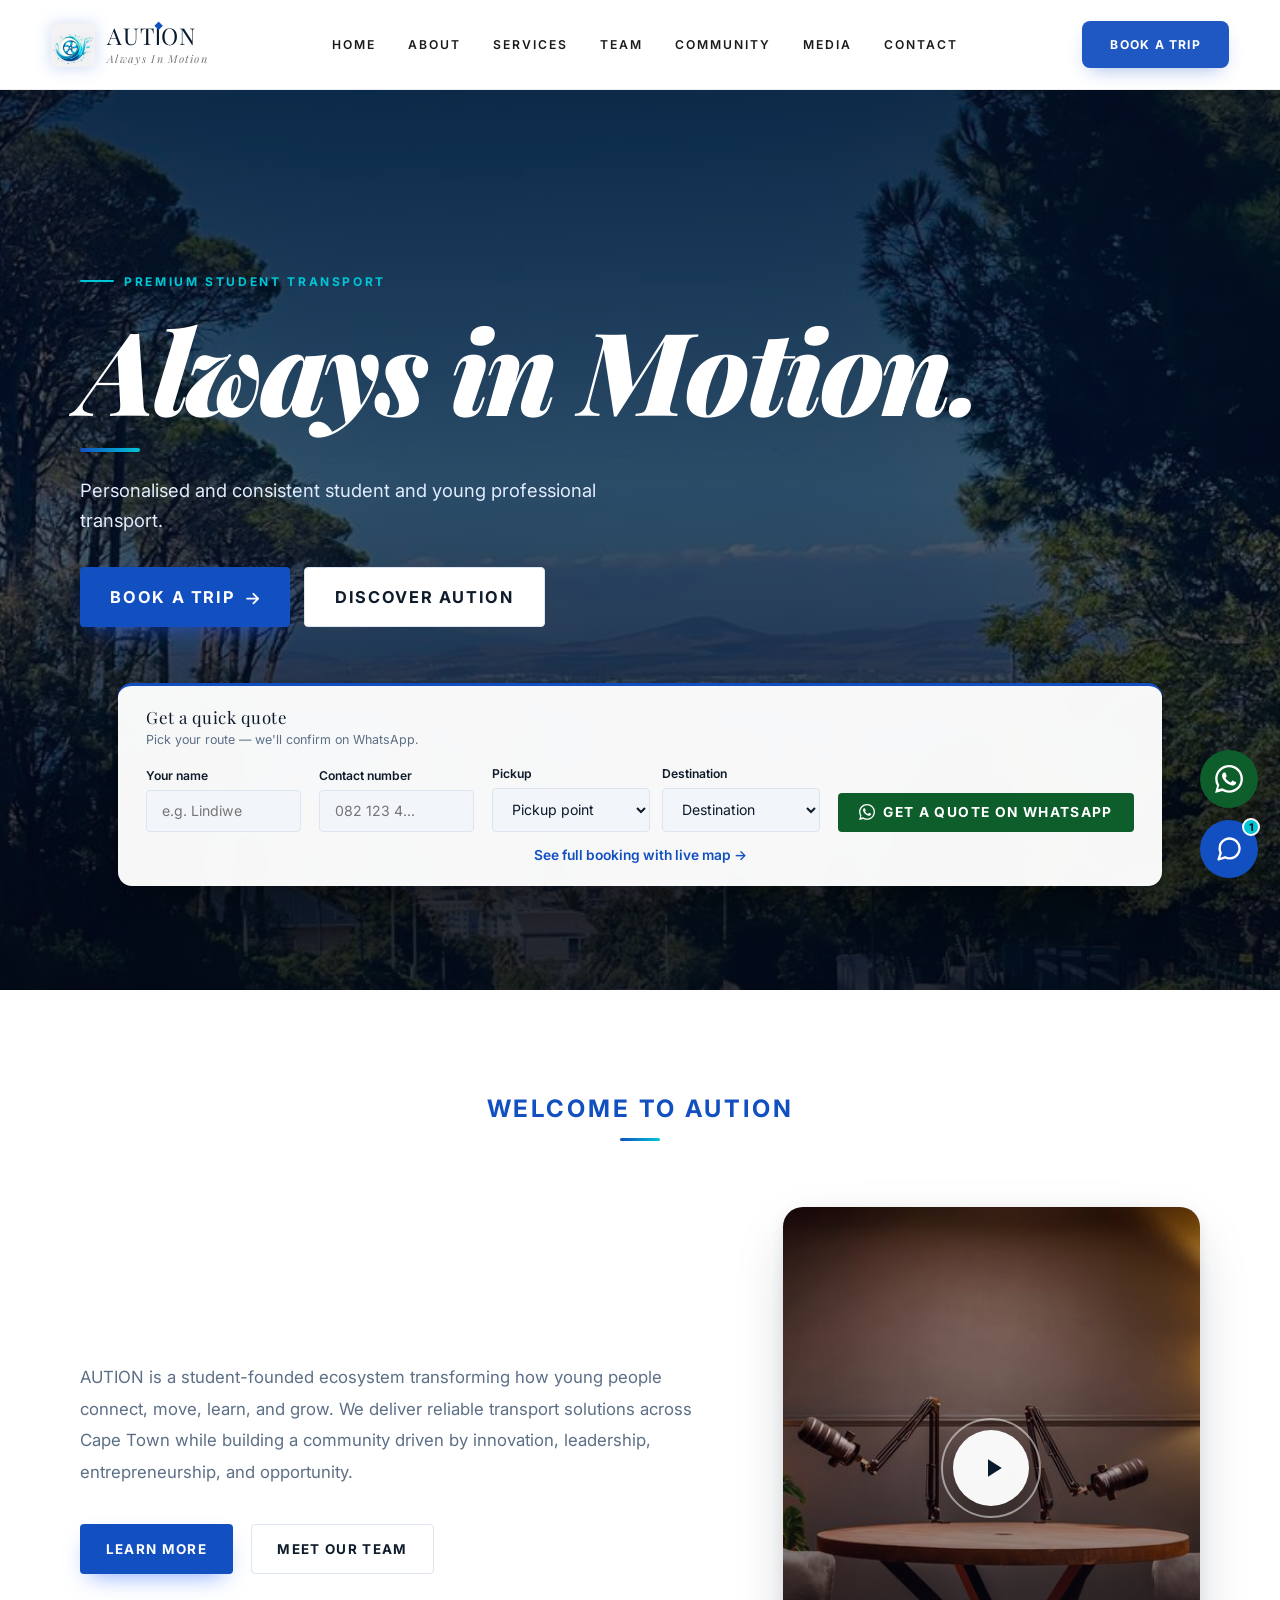
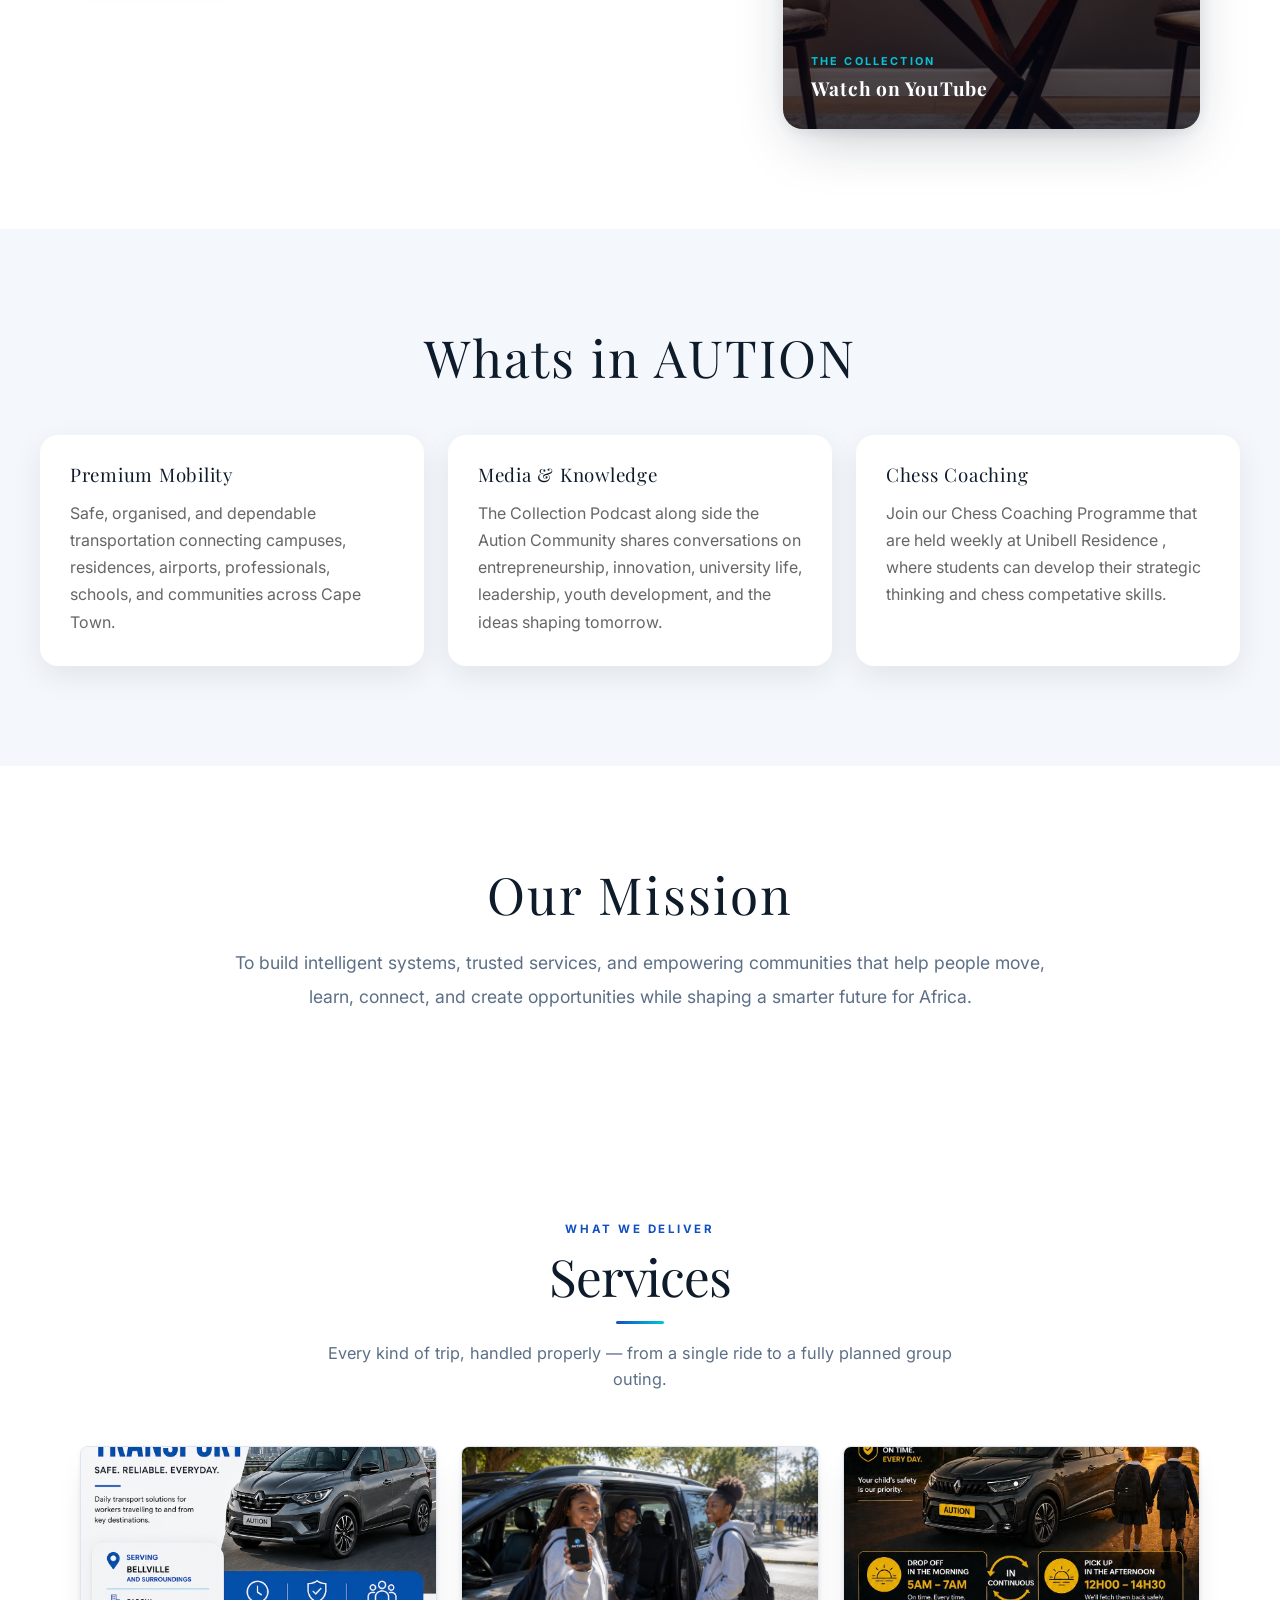
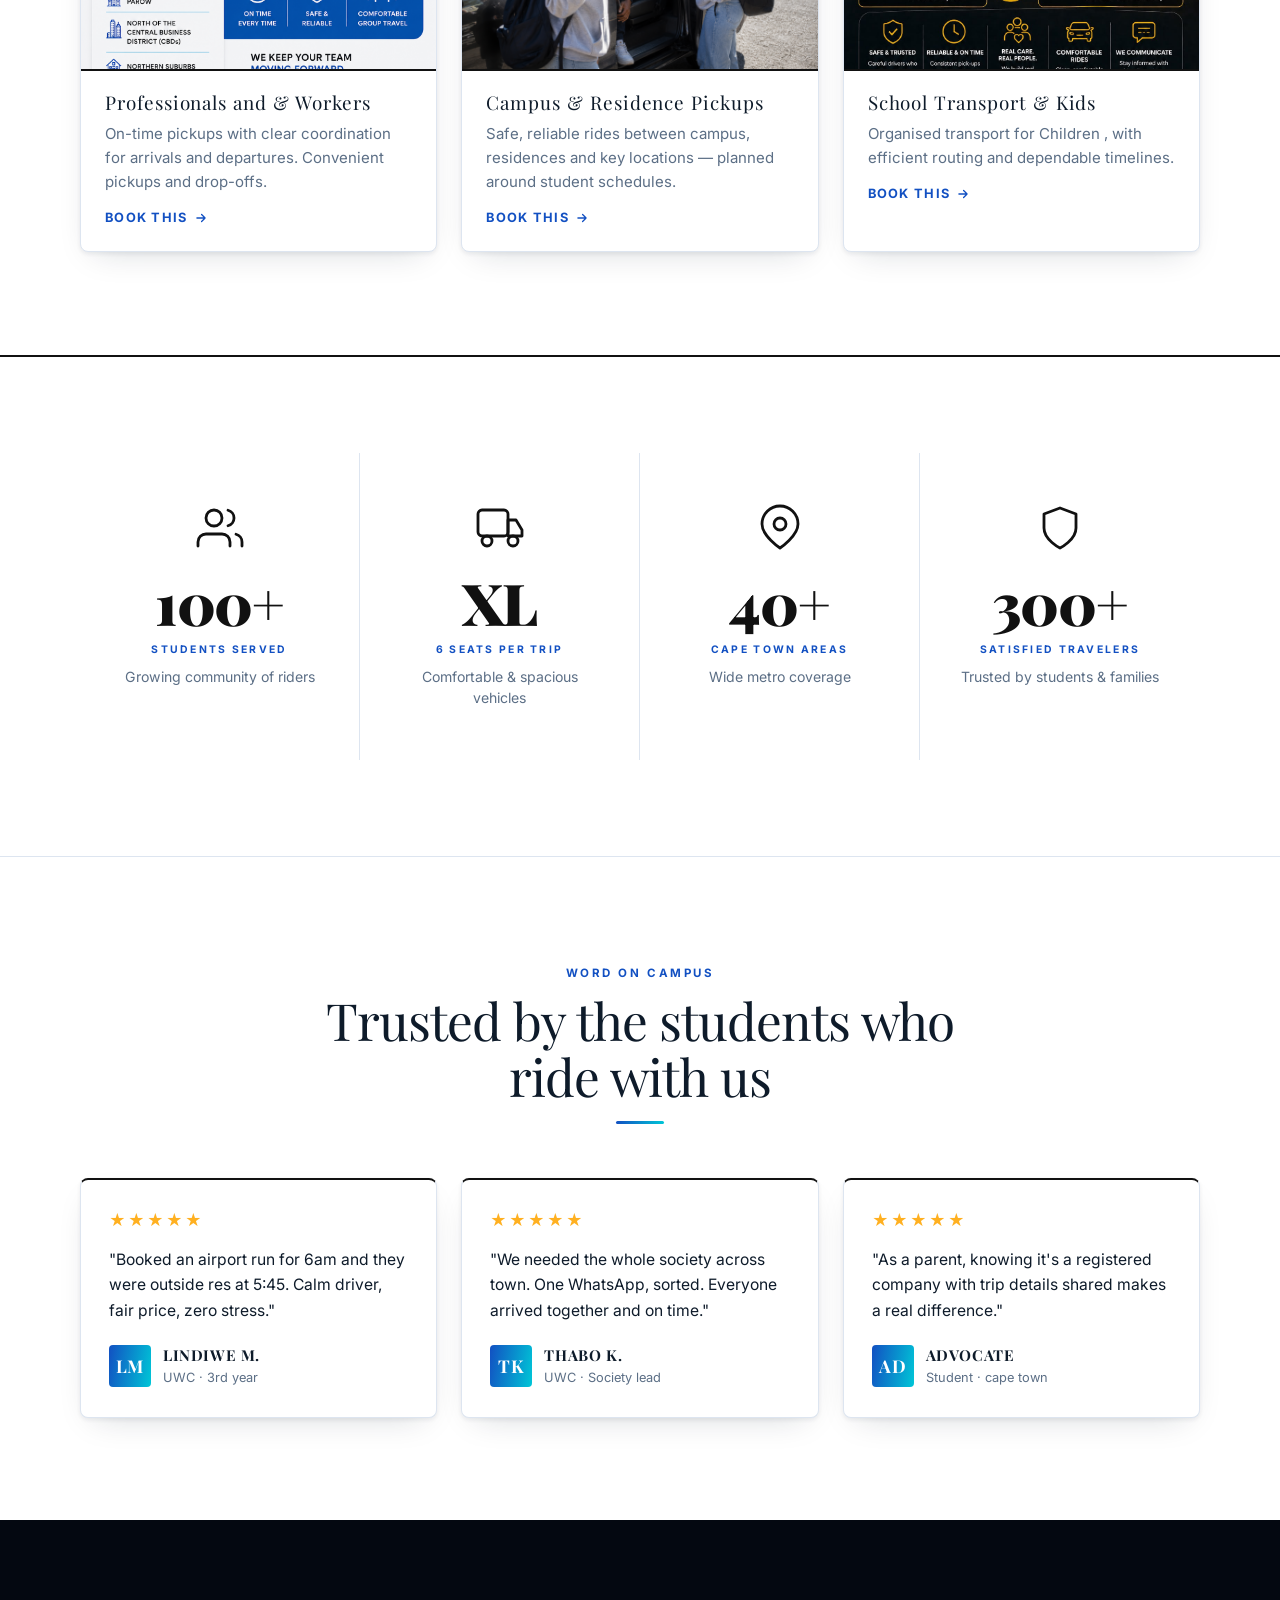
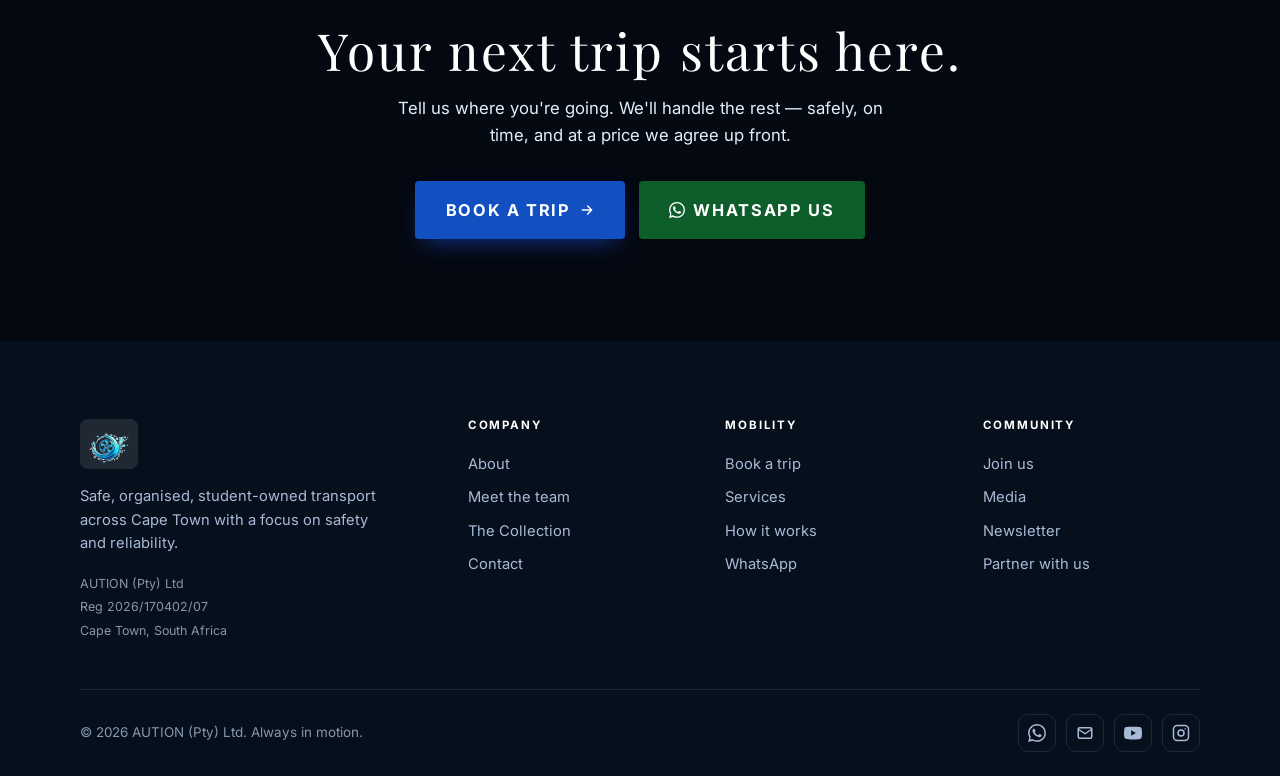
==== aution-website/index.html @ 4e5eb94e "improvements" ====
﻿<!DOCTYPE html>
<html lang="en">
<head>
<meta charset="UTF-8">
<meta name="viewport" content="width=device-width, initial-scale=1.0">
<title>AUTION | Always in Motion | Transport, Community & Media</title>
<meta name="description" content="AUTION (Pty) Ltd — Always in Motion. A Cape Town company providing reliable transport solutions, community initiatives, The Collection Podcast, and youth-focused programmes designed to connect people, create opportunities and move the future forward.">
<meta name="theme-color" content="#0A1B2E">
<meta property="og:title" content="AUTION | Always in Motion | Transport, Community & Media">
<meta property="og:description" content="Safe, registered student transport across Cape Town — plus youth development, The Collection Podcast, community events and chess coaching. Always in Motion.">
<meta property="og:image" content="https://aution.co.za/assets/img/og-image.jpg">
<meta property="og:type" content="website">
<link rel="icon" type="image/png" href="assets/img/Web.png">
<link rel="preconnect" href="https://fonts.googleapis.com">
<link rel="preconnect" href="https://fonts.gstatic.com" crossorigin>
<link href="https://fonts.googleapis.com/css2?family=Inter:wght@300;400;500;600;700&family=Playfair+Display:ital,wght@0,700;0,800;0,900;1,700&display=swap" rel="stylesheet">
<link rel="stylesheet" href="css/style.css">
<script type="application/ld+json">
{
  "@context": "https://schema.org",
  "@type": "Organization",
  "@id": "https://aution.co.za/#organization",
  "name": "AUTION (Pty) Ltd",
  "alternateName": "AUTION",
  "url": "https://aution.co.za",
  "logo": "https://aution.co.za/assets/img/Web.png",
  "image": "https://aution.co.za/assets/img/og-image.jpg",
  "description": "AUTION is a South African company delivering trusted transport services, youth development initiatives, entrepreneurship media, community programmes and chess coaching, while empowering the next generation to move, learn and lead.",
  "email": "Aution.pty.ltd@gmail.com",
  "telephone": "+27846681513",
  "foundingDate": "2026",
  "slogan": "Always in Motion",
  "directors": [
    {
      "@type": "Person",
      "name": "Advocate"
    }
  ],
  "address": {
    "@type": "PostalAddress",
    "addressLocality": "Cape Town",
    "addressCountry": "ZA"
  },
  "areaServed": {
    "@type": "City",
    "name": "Cape Town"
  },
  "keywords": [
    "Student Transport",
    "Professional Transport",
    "Airport Transfers",
    "Community",
    "Youth Development",
    "Entrepreneurship",
    "The Collection Podcast",
    "Chess Coaching"
  ],
  "knowsAbout": [
    "Transport Services",
    "Entrepreneurship",
    "Youth Leadership",
    "Community Development",
    "Media",
    "Podcast Production",
    "Chess Coaching"
  ],
  "sameAs": [
    "https://www.instagram.com/aution2026",
    "https://www.youtube.com/@THECOLLECTIONPODCAST"
  ],
  "hasOfferCatalog": {
    "@type": "OfferCatalog",
    "name": "AUTION Services",
    "itemListElement": [
      {
        "@type": "Offer",
        "itemOffered": {
          "@type": "Service",
          "name": "Airport Transfers"
        }
      },
      {
        "@type": "Offer",
        "itemOffered": {
          "@type": "Service",
          "name": "Campus & Residence Transport"
        }
      },
      {
        "@type": "Offer",
        "itemOffered": {
          "@type": "Service",
          "name": "Professional Transport"
        }
      },
      {
        "@type": "Offer",
        "itemOffered": {
          "@type": "Service",
          "name": "School Transport"
        }
      },
      {
        "@type": "Offer",
        "itemOffered": {
          "@type": "Service",
          "name": "Group & Event Transport"
        }
      }
    ]
  }
}
</script>
</head>
<body data-page="home">

<!-- ===== TOP BAR ===== -->
<div class="topbar">
  <div class="wrap topbar-grid">
    <div class="topbar-left">Student transport across Cape Town · Safe · Registered · Always in Motion</div>
    <div class="topbar-right">
      <span>Always in Motion.</span>
      <a class="topbar-email" href="mailto:support@aution.co.za"><svg viewBox="0 0 24 24" fill="none" stroke="currentColor" stroke-width="2"><rect x="3" y="5" width="18" height="14" rx="2"/><path d="M3 7l9 6 9-6" stroke-linecap="round" stroke-linejoin="round"/></svg>support@aution.co.za</a>
      <div class="topbar-social" aria-label="Social links">
        <a href="#" aria-label="Email"><svg viewBox="0 0 24 24" fill="none" stroke="currentColor" stroke-width="2"><rect x="3" y="5" width="18" height="14" rx="2"/><path d="M3 7l9 6 9-6" stroke-linecap="round" stroke-linejoin="round"/></svg></a>
        <a href="#" aria-label="Facebook"><svg viewBox="0 0 24 24" fill="none" stroke="currentColor" stroke-width="2"><path d="M18 2h-3a4 4 0 00-4 4v3H8v4h3v8h4v-8h3l1-4h-4V6a1 1 0 011-1h3z"/></svg></a>
        <a href="https://www.instagram.com/aution2026?igsh=MXR4emF2YjE4eGlzeg==" target="_blank" rel="noopener noreferrer" aria-label="Instagram"><svg viewBox="0 0 24 24" fill="none" stroke="currentColor" stroke-width="2"><rect x="2.5" y="2.5" width="19" height="19" rx="5.5"/><circle cx="12" cy="12" r="3.5"/><path d="M16.5 7.5h.01"/></svg></a>
        <a href="#" aria-label="TikTok"><svg viewBox="0 0 24 24" fill="none" stroke="currentColor" stroke-width="2"><path d="M9 3c0 4 2 6 5 6v4a5 5 0 11-5-5"/><path d="M14 3v8h4"/></svg></a>
      </div>
    </div>
  </div>
</div>

<!-- ===== HEADER ===== -->
<header class="header" id="nav">
  <a href="index.html" class="logo-section" aria-label="AUTION home">
    <img src="assets/img/Web.png" alt="AUTION Logo">
    <div class="brand">
      <span class="brand-name">AUT<span class="di">I</span>ON</span>
      <span class="brand-tagline">Always In Motion</span>
    </div>
  </a>
  <nav class="nav-menu" aria-label="Primary">
    <a href="index.html" data-page="home">HOME</a>
    <a href="about.html" data-page="about">ABOUT</a>
    <a href="services.html" data-page="services">SERVICES</a>
    <a href="team.html" data-page="team">TEAM</a>
    <a href="community.html" data-page="community">COMMUNITY</a>
    <a href="media.html" data-page="media">MEDIA</a>
    <a href="contact.html" data-page="contact">CONTACT</a>
  </nav>
  <div class="header-right">
    <a href="book.html" class="trip-btn">BOOK A TRIP</a>
    <button class="burger" id="burger" aria-label="Menu" aria-expanded="false"><span></span><span></span><span></span></button>
  </div>
</header>
<div class="menu-backdrop" id="menuBackdrop"></div>
<aside class="mobile-menu" id="mobileMenu" aria-label="Mobile menu">
    <a href="index.html" data-page="home">Home</a>
    <a href="about.html" data-page="about">About</a>
    <a href="services.html" data-page="services">Services</a>
    <a href="team.html" data-page="team">Team</a>
    <a href="community.html" data-page="community">Community</a>
    <a href="media.html" data-page="media">Media</a>
    <a href="contact.html" data-page="contact">Contact</a>
    <a href="book.html" class="btn btn-primary">Book a trip</a>
</aside>

<main>
  <!-- HERO -->
  <section class="hero">
    <div class="hero-bg" style="background-image:url('assets/img/about-story.jpg')"></div>
    <div class="wrap">
      <div class="reveal">
        <span class="hero-eyebrow">Premium student transport</span>
        <h1>Always in Motion.</h1>
        <div class="bar"> </div>
        <p class="sub">Personalised and consistent student and young professional transport.</p>
        <div class="hero-cta">
          <a href="book.html" class="btn btn-primary btn-lg">Book a Trip <svg viewBox="0 0 20 20" fill="none" stroke="currentColor" stroke-width="2.2"><path d="M5 12h14M13 6l6 6-6 6" stroke-linecap="round" stroke-linejoin="round"/></svg></a>
          <a href="about.html" class="btn btn-ghost btn-lg">Discover AUTION</a>
        </div>
      </div>
      <div class="hero-card reveal d1">
        <h3>Get a quick quote</h3>
        <p class="hc-sub">Pick your route — we'll confirm on WhatsApp.</p>
        <div class="field"><label>Your name</label><input id="qbName" type="text" placeholder="e.g. Lindiwe" autocomplete="name"></div>
        <div class="field"><label>Contact number</label><input id="qbPhone" type="tel" placeholder="082 123 4..." autocomplete="tel"></div>
        <div class="field-row">
          <div class="field"><label>Pickup</label><select id="qbFrom"></select></div>
          <div class="field"><label>Destination</label><select id="qbTo"></select></div>
        </div>
        <button class="btn btn-wa btn-block btn-lg" id="qbGo"><svg viewBox="0 0 24 24" fill="currentColor"><path d="M.057 24l1.687-6.163a11.867 11.867 0 01-1.587-5.945C.16 5.335 5.495 0 12.05 0a11.817 11.817 0 018.413 3.488 11.824 11.824 0 013.48 8.414c-.003 6.557-5.338 11.892-11.893 11.892a11.9 11.9 0 01-5.688-1.448L.057 24zm6.597-3.807c1.676.995 3.276 1.591 5.392 1.592 5.448 0 9.886-4.434 9.889-9.885.002-5.462-4.415-9.89-9.881-9.892-5.452 0-9.887 4.434-9.889 9.884a9.86 9.86 0 001.51 5.26l-.999 3.648 3.589-.943zm11.387-5.464c-.074-.124-.272-.198-.57-.347-.297-.149-1.758-.868-2.031-.967-.272-.099-.47-.149-.669.149-.198.297-.768.967-.941 1.165-.173.198-.347.223-.644.074-.297-.149-1.255-.462-2.39-1.475-.883-.788-1.48-1.761-1.653-2.059-.173-.297-.018-.458.13-.606.134-.133.297-.347.446-.521.151-.172.2-.296.3-.495.099-.198.05-.372-.025-.521-.075-.148-.669-1.611-.916-2.206-.242-.579-.487-.501-.669-.51l-.57-.01c-.198 0-.52.074-.792.372s-1.04 1.016-1.04 2.479 1.065 2.876 1.213 3.074c.149.198 2.095 3.2 5.076 4.487.709.306 1.263.489 1.694.626.712.226 1.36.194 1.872.118.571-.085 1.758-.719 2.006-1.413.248-.695.248-1.29.173-1.414z"/></svg> Get a quote on WhatsApp</button>
        <a href="book.html" id="qbFull" style="display:block;text-align:center;margin-top:12px;font-size:.86rem;color:var(--blue);font-weight:600">See full booking with live map →</a>
      </div>
    </div>
  </section>

  <!-- WELCOME TO AUTION -->
  <section class="welcome">
    <div class="welcome-eyebrow">
      <span class="section-tag">WELCOME TO AUTION</span>
    </div>
    <div class="wrap welcome-layout">
      <div class="welcome-text">
        <p class="sub">AUTION is a student-founded ecosystem transforming how young people connect, move, learn, and grow. We deliver reliable transport solutions across Cape Town while building a community driven by innovation, leadership, entrepreneurship, and opportunity.</p>
        <div class="welcome-actions">
          <a href="about.html" class="btn btn-primary">Learn More</a>
          <a href="team.html" class="btn btn-ghost">Meet Our Team</a>
        </div>
      </div>
      <div class="welcome-media">
        <a href="https://www.youtube.com/@THECOLLECTIONPODCAST" class="video-card" target="_blank" rel="noopener noreferrer" aria-label="Watch The Collection Podcast on YouTube">
          <img src="assets/img/welcome.jpg" alt="The Collection Podcast by AUTION">
          <div class="video-card-overlay">
            <div class="video-play-btn">
              <svg viewBox="0 0 24 24" fill="currentColor"><path d="M8 5v14l11-7z"/></svg>
            </div>
            <div class="video-card-label">
              <span class="vc-tag">The Collection</span>
              <p>Watch on YouTube</p>
            </div>
          </div>
        </a>
      </div>
    </div>
  </section>

  <!-- WHAT WE BUILD -->
  <section class="vision">
    <h2>Whats in AUTION</h2>
    <div class="vision-grid">
      <div class="vision-card">
        <h3>Premium Mobility</h3>
        <p>Safe, organised, and dependable transportation connecting campuses, residences, airports, professionals, schools, and communities across Cape Town.</p>
      </div>
      <div class="vision-card">
        <h3>Media &amp; Knowledge</h3>
        <p>The Collection Podcast along side the Aution Community shares conversations on entrepreneurship, innovation, university life, leadership, youth development, and the ideas shaping tomorrow. </p>
      </div>
    
      <div class="vision-card">
        <h3>Chess Coaching</h3>
        <p>Join our Chess Coaching Programme that are held weekly at Unibell Residence , where students can develop their strategic thinking and chess competative skills.</p>
      </div>
    </div>
  </section>

  <!-- MISSION STATEMENT -->
  <section class="mission">
    <h2>Our Mission</h2>
    <p>To build intelligent systems, trusted services, and empowering communities that help people move, learn, connect, and create opportunities while shaping a smarter future for Africa.</p>
  </section>

  <!-- SERVICES -->
  <section class="band">
    <div class="wrap">
      <div class="sec-title reveal">
        <span class="eyebrow">What we deliver</span>
        <h2>Services</h2>
        <div class="bar"></div>
        <p>Every kind of trip, handled properly — from a single ride to a fully planned group outing.</p>
      </div>
      <div class="grid g-3">
        <div class="svc reveal"><div class="svc-img"><img src="assets/img/WorkersPost.png" alt="Airport and bus transfers"></div><div class="svc-body"><h3>Professionals and &amp; Workers</h3><p>On-time pickups with clear coordination for arrivals and departures. Convenient pickups and drop-offs.</p><a href="book.html" class="more">Book this <svg viewBox="0 0 24 24" fill="none" stroke="currentColor" stroke-width="2.2"><path d="M5 12h14M13 6l6 6-6 6" stroke-linecap="round" stroke-linejoin="round"/></svg></a></div></div>
        <div class="svc reveal d1"><div class="svc-img"><img src="assets/img/service-campus.jpg" alt="Campus and residence pickups"></div><div class="svc-body"><h3>Campus &amp; Residence Pickups</h3><p>Safe, reliable rides between campus, residences and key locations — planned around student schedules.</p><a href="book.html" class="more">Book this <svg viewBox="0 0 24 24" fill="none" stroke="currentColor" stroke-width="2.2"><path d="M5 12h14M13 6l6 6-6 6" stroke-linecap="round" stroke-linejoin="round"/></svg></a></div></div>
        <div class="svc reveal d2"><div class="svc-img"><img src="assets/img/Kids.jpeg" alt="Group trips and event transport"></div><div class="svc-body"><h3>School Transport &amp; Kids</h3><p>Organised transport for Children ,  with efficient routing and dependable timelines.</p><a href="book.html" class="more">Book this <svg viewBox="0 0 24 24" fill="none" stroke="currentColor" stroke-width="2.2"><path d="M5 12h14M13 6l6 6-6 6" stroke-linecap="round" stroke-linejoin="round"/></svg></a></div></div>
      </div>
    </div>
  </section>

  <!-- STATS -->
  <section class="stats-pro-section">
    <div class="wrap">
      <div class="stats-pro">
        <div class="stat-pro reveal">
          <div class="stat-pro-icon">
            <svg viewBox="0 0 24 24"><path d="M17 21v-2a4 4 0 00-4-4H5a4 4 0 00-4 4v2"/><circle cx="9" cy="7" r="4"/><path d="M23 21v-2a4 4 0 00-3-3.87M16 3.13a4 4 0 010 7.75"/></svg>
          </div>
          <div class="stat-pro-num">100+</div>
          <div class="stat-pro-label">Students Served</div>
          <div class="stat-pro-desc">Growing community of riders</div>
        </div>
        <div class="stat-pro reveal d1">
          <div class="stat-pro-icon">
            <svg viewBox="0 0 24 24"><rect x="1" y="3" width="15" height="13" rx="2"/><path d="M16 8h4l3 5v3h-7V8z"/><circle cx="5.5" cy="18.5" r="2.5"/><circle cx="18.5" cy="18.5" r="2.5"/></svg>
          </div>
          <div class="stat-pro-num">XL</div>
          <div class="stat-pro-label">6 Seats Per Trip</div>
          <div class="stat-pro-desc">Comfortable &amp; spacious vehicles</div>
        </div>
        <div class="stat-pro reveal d2">
          <div class="stat-pro-icon">
            <svg viewBox="0 0 24 24"><path d="M21 10c0 6-9 12-9 12S3 16 3 10a9 9 0 0118 0z"/><circle cx="12" cy="10" r="3"/></svg>
          </div>
          <div class="stat-pro-num">40+</div>
          <div class="stat-pro-label">Cape Town Areas</div>
          <div class="stat-pro-desc">Wide metro coverage</div>
        </div>
        <div class="stat-pro reveal d3">
          <div class="stat-pro-icon">
            <svg viewBox="0 0 24 24"><path d="M12 22s8-4 8-10V5l-8-3-8 3v7c0 6 8 10 8 10z"/></svg>
          </div>
          <div class="stat-pro-num">300+</div>
          <div class="stat-pro-label">Satisfied Travelers</div>
          <div class="stat-pro-desc">Trusted by students &amp; families</div>
        </div>
      </div>
    </div>
  </section>

  <!-- TESTIMONIALS -->
  <section class="band">
    <div class="wrap">
      <div class="sec-title reveal"><span class="eyebrow">Word on campus</span><h2>Trusted by the students who ride with us</h2><div class="bar"></div></div>
      <div class="grid g-3">
        <div class="quote reveal"><div class="stars">★★★★★</div><p>"Booked an airport run for 6am and they were outside res at 5:45. Calm driver, fair price, zero stress."</p><div class="who"><span class="av">LM</span><div><b>Lindiwe M.</b><span>UWC · 3rd year</span></div></div></div>
        <div class="quote reveal d1"><div class="stars">★★★★★</div><p>"We needed the whole society across town. One WhatsApp, sorted. Everyone arrived together and on time."</p><div class="who"><span class="av">TK</span><div><b>Thabo K.</b><span>UWC · Society lead</span></div></div></div>
        <div class="quote reveal d2"><div class="stars">★★★★★</div><p>"As a parent, knowing it's a registered company with trip details shared makes a real difference."</p><div class="who"><span class="av">AD</span><div><b>Advocate</b><span>Student · cape town</span></div></div></div>
      </div>
    </div>
  </section>

  <section class="cta">
    <div class="cta-bg" style="background-image:url('assets/img/banner.png')"></div>
    <div class="wrap band">
      <h2>Your next trip starts here.</h2>
      <p>Tell us where you're going. We'll handle the rest — safely, on time, and at a price we agree up front.</p>
      <div class="cta-actions">
        <a href="book.html" class="btn btn-primary btn-lg">Book a trip <svg viewBox="0 0 24 24" fill="none" stroke="currentColor" stroke-width="2.2"><path d="M5 12h14M13 6l6 6-6 6" stroke-linecap="round" stroke-linejoin="round"/></svg></a>
        <a class="btn btn-wa btn-lg" data-wa="Hi AUTION 👋"><svg viewBox="0 0 24 24" fill="currentColor"><path d="M.057 24l1.687-6.163a11.867 11.867 0 01-1.587-5.945C.16 5.335 5.495 0 12.05 0a11.817 11.817 0 018.413 3.488 11.824 11.824 0 013.48 8.414c-.003 6.557-5.338 11.892-11.893 11.892a11.9 11.9 0 01-5.688-1.448L.057 24zm6.597-3.807c1.676.995 3.276 1.591 5.392 1.592 5.448 0 9.886-4.434 9.889-9.885.002-5.462-4.415-9.89-9.881-9.892-5.452 0-9.887 4.434-9.889 9.884a9.86 9.86 0 001.51 5.26l-.999 3.648 3.589-.943zm11.387-5.464c-.074-.124-.272-.198-.57-.347-.297-.149-1.758-.868-2.031-.967-.272-.099-.47-.149-.669.149-.198.297-.768.967-.941 1.165-.173.198-.347.223-.644.074-.297-.149-1.255-.462-2.39-1.475-.883-.788-1.48-1.761-1.653-2.059-.173-.297-.018-.458.13-.606.134-.133.297-.347.446-.521.151-.172.2-.296.3-.495.099-.198.05-.372-.025-.521-.075-.148-.669-1.611-.916-2.206-.242-.579-.487-.501-.669-.51l-.57-.01c-.198 0-.52.074-.792.372s-1.04 1.016-1.04 2.479 1.065 2.876 1.213 3.074c.149.198 2.095 3.2 5.076 4.487.709.306 1.263.489 1.694.626.712.226 1.36.194 1.872.118.571-.085 1.758-.719 2.006-1.413.248-.695.248-1.29.173-1.414z"/></svg> WhatsApp us</a>
      </div>
    </div>
  </section>
</main>

<!-- ===== FLOATING WIDGET (chat + whatsapp) ===== -->
<div class="fab">
  <a class="fab-btn fab-wa" data-wa="Hi AUTION 👋 I'd like to book a trip." aria-label="Chat on WhatsApp"><span class="fab-label">Chat on WhatsApp</span><svg viewBox="0 0 24 24" fill="currentColor"><path d="M.057 24l1.687-6.163a11.867 11.867 0 01-1.587-5.945C.16 5.335 5.495 0 12.05 0a11.817 11.817 0 018.413 3.488 11.824 11.824 0 013.48 8.414c-.003 6.557-5.338 11.892-11.893 11.892a11.9 11.9 0 01-5.688-1.448L.057 24zm6.597-3.807c1.676.995 3.276 1.591 5.392 1.592 5.448 0 9.886-4.434 9.889-9.885.002-5.462-4.415-9.89-9.881-9.892-5.452 0-9.887 4.434-9.889 9.884a9.86 9.86 0 001.51 5.26l-.999 3.648 3.589-.943zm11.387-5.464c-.074-.124-.272-.198-.57-.347-.297-.149-1.758-.868-2.031-.967-.272-.099-.47-.149-.669.149-.198.297-.768.967-.941 1.165-.173.198-.347.223-.644.074-.297-.149-1.255-.462-2.39-1.475-.883-.788-1.48-1.761-1.653-2.059-.173-.297-.018-.458.13-.606.134-.133.297-.347.446-.521.151-.172.2-.296.3-.495.099-.198.05-.372-.025-.521-.075-.148-.669-1.611-.916-2.206-.242-.579-.487-.501-.669-.51l-.57-.01c-.198 0-.52.074-.792.372s-1.04 1.016-1.04 2.479 1.065 2.876 1.213 3.074c.149.198 2.095 3.2 5.076 4.487.709.306 1.263.489 1.694.626.712.226 1.36.194 1.872.118.571-.085 1.758-.719 2.006-1.413.248-.695.248-1.29.173-1.414z"/></svg></a>
  <button class="fab-btn fab-chat" id="chatToggle" aria-label="Need help? Open chat"><span class="fab-label">Need help?</span><span class="badge">1</span><svg viewBox="0 0 24 24" fill="none" stroke="currentColor" stroke-width="2"><path d="M21 11.5a8.38 8.38 0 01-.9 3.8 8.5 8.5 0 01-7.6 4.7 8.38 8.38 0 01-3.8-.9L3 21l1.9-5.7a8.38 8.38 0 01-.9-3.8 8.5 8.5 0 014.7-7.6 8.38 8.38 0 013.8-.9h.5a8.48 8.48 0 018 8v.5z" stroke-linecap="round" stroke-linejoin="round"/></svg></button>
</div>
<div class="chat-panel" id="chatPanel" role="dialog" aria-label="Chat with AUTION">
  <div class="chat-head">
    <div class="ch-av">A</div>
    <div><h4>AUTION Team</h4><p>Typically replies in minutes</p></div>
    <button class="chat-close" id="chatClose" aria-label="Close chat"><svg viewBox="0 0 24 24" fill="none" stroke="currentColor" stroke-width="2"><path d="M18 6L6 18M6 6l12 12" stroke-linecap="round"/></svg></button>
  </div>
  <div class="chat-body">
    <div class="chat-msg">👋 Hi! Welcome to AUTION. How can we help you move today?</div>
    <button class="chat-q" data-msg="Hi AUTION 👋 I'd like to book a trip."><svg viewBox="0 0 24 24" fill="none" stroke="currentColor" stroke-width="2.2"><path d="M5 12h14M13 6l6 6-6 6" stroke-linecap="round" stroke-linejoin="round"/></svg> Book a trip</button>
    <button class="chat-q" data-msg="Hi AUTION 👋 Can you tell me about your routes and pricing?"><svg viewBox="0 0 24 24" fill="none" stroke="currentColor" stroke-width="2.2"><path d="M5 12h14M13 6l6 6-6 6" stroke-linecap="round" stroke-linejoin="round"/></svg> Routes &amp; pricing</button>
    <button class="chat-q" data-msg="Hi AUTION 👋 I'd like to join the community."><svg viewBox="0 0 24 24" fill="none" stroke="currentColor" stroke-width="2.2"><path d="M5 12h14M13 6l6 6-6 6" stroke-linecap="round" stroke-linejoin="round"/></svg> Join the community</button>
    <button class="chat-q" data-msg="Hi AUTION 👋 I have a question."><svg viewBox="0 0 24 24" fill="none" stroke="currentColor" stroke-width="2.2"><path d="M5 12h14M13 6l6 6-6 6" stroke-linecap="round" stroke-linejoin="round"/></svg> Others</button>
  </div>
  <div class="chat-foot">Powered by WhatsApp · or <a data-mail style="color:var(--blue);font-weight:600">email us</a></div>
</div>

<!-- ===== FOOTER ===== -->
<footer class="footer">
  <div class="wrap">
    <div class="foot-top">
      <div class="foot-brand">
        <img src="assets/img/AutionLogo.jpg" alt="AUTION">
        <p>Safe, organised, student-owned transport across Cape Town with a focus on safety and reliability.</p>
        <div class="foot-reg">AUTION (Pty) Ltd<br>Reg 2026/170402/07<br>Cape Town, South Africa</div>
      </div>
      <div class="foot-col">
        <h5>Company</h5>
        <a href="about.html">About</a><a href="team.html">Meet the team</a><a href="media.html">The Collection</a><a href="contact.html">Contact</a>
      </div>
      <div class="foot-col">
        <h5>Mobility</h5>
        <a href="book.html">Book a trip</a><a href="services.html">Services</a><a href="services.html">How it works</a><a data-wa="Hi AUTION 👋">WhatsApp</a>
      </div>
      <div class="foot-col">
        <h5>Community</h5>
        <a href="community.html">Join us</a><a href="media.html">Media</a><a href="community.html">Newsletter</a><a href="contact.html">Partner with us</a>
      </div>
    </div>
    <div class="foot-bottom">
      <span>© <span data-year>2026</span> AUTION (Pty) Ltd. Always in motion.</span>
      <div class="foot-social">
        <a data-wa="Hi AUTION 👋" aria-label="WhatsApp"><svg viewBox="0 0 24 24" fill="currentColor"><path d="M.057 24l1.687-6.163a11.867 11.867 0 01-1.587-5.945C.16 5.335 5.495 0 12.05 0a11.817 11.817 0 018.413 3.488 11.824 11.824 0 013.48 8.414c-.003 6.557-5.338 11.892-11.893 11.892a11.9 11.9 0 01-5.688-1.448L.057 24zm6.597-3.807c1.676.995 3.276 1.591 5.392 1.592 5.448 0 9.886-4.434 9.889-9.885.002-5.462-4.415-9.89-9.881-9.892-5.452 0-9.887 4.434-9.889 9.884a9.86 9.86 0 001.51 5.26l-.999 3.648 3.589-.943zm11.387-5.464c-.074-.124-.272-.198-.57-.347-.297-.149-1.758-.868-2.031-.967-.272-.099-.47-.149-.669.149-.198.297-.768.967-.941 1.165-.173.198-.347.223-.644.074-.297-.149-1.255-.462-2.39-1.475-.883-.788-1.48-1.761-1.653-2.059-.173-.297-.018-.458.13-.606.134-.133.297-.347.446-.521.151-.172.2-.296.3-.495.099-.198.05-.372-.025-.521-.075-.148-.669-1.611-.916-2.206-.242-.579-.487-.501-.669-.51l-.57-.01c-.198 0-.52.074-.792.372s-1.04 1.016-1.04 2.479 1.065 2.876 1.213 3.074c.149.198 2.095 3.2 5.076 4.487.709.306 1.263.489 1.694.626.712.226 1.36.194 1.872.118.571-.085 1.758-.719 2.006-1.413.248-.695.248-1.29.173-1.414z"/></svg></a>
        <a data-mail aria-label="Email"><svg viewBox="0 0 24 24" fill="none" stroke="currentColor" stroke-width="2"><rect x="3" y="5" width="18" height="14" rx="2"/><path d="M3 7l9 6 9-6" stroke-linecap="round" stroke-linejoin="round"/></svg></a>
        <a data-yt aria-label="YouTube"><svg viewBox="0 0 24 24" fill="currentColor"><path d="M23.5 6.2a3 3 0 00-2.1-2.1C19.5 3.5 12 3.5 12 3.5s-7.5 0-9.4.6A3 3 0 00.5 6.2 31 31 0 000 12a31 31 0 00.5 5.8 3 3 0 002.1 2.1c1.9.6 9.4.6 9.4.6s7.5 0 9.4-.6a3 3 0 002.1-2.1A31 31 0 0024 12a31 31 0 00-.5-5.8zM9.6 15.6V8.4l6.2 3.6-6.2 3.6z"/></svg></a>
        <a href="https://www.instagram.com/aution2026?igsh=MXR4emF2YjE4eGlzeg==" target="_blank" rel="noopener noreferrer" aria-label="Instagram"><svg viewBox="0 0 24 24" fill="none" stroke="currentColor" stroke-width="2"><rect x="2" y="2" width="20" height="20" rx="5"/><circle cx="12" cy="12" r="4"/><circle cx="17.5" cy="6.5" r="1" fill="currentColor" stroke="none"/></svg></a>
      </div>
    </div>
  </div>
</footer>

<script src="js/main.js"></script>
</body>
</html>
---- aution-website/css/style.css ----
/* ============================================================
   AUTION (Pty) Ltd — Shared Stylesheet
   Theme: navy + electric blue · photo-driven transport template
   Fonts: Cregan Regular (display headings) + Inter (body)
   Used by every page. Edit colours in :root below.
   ============================================================ */

/* ===== Cregan Regular — drop woff2/woff into assets/fonts/ ===== */
@font-face{
  font-family:'Cregan';
  src:url('../assets/fonts/Cregan-Regular.woff2') format('woff2'),
      url('../assets/fonts/Cregan-Regular.woff') format('woff');
  font-weight:400;
  font-style:normal;
  font-display:swap;
}
:root{
  --navy:#0A1B2E; --navy-2:#0E2440; --navy-deep:#06101C;
  --blue:#1250c2; --blue-2:#0F48C0; --cyan:#00C6D7;
  --ink:#0E1B2A; --slate:#5C6F86; --slate-2:#8597AC;
  --cloud:#F2F5FA; --cloud-2:#E8EEF6; --white:#fff; --line:#DDE5F0;
  --dline:rgba(255,255,255,.10); --dmute:#A8BBD6;
  --grad:linear-gradient(100deg,var(--blue),var(--cyan));
  --shadow:0 2px 4px rgba(13,27,42,.07),0 12px 32px -14px rgba(13,27,42,.18);
  --shadow-lg:0 24px 60px -22px rgba(10,27,46,.46);
  --maxw:1200px; --r:8px; --ease:cubic-bezier(.22,.61,.36,1);
  --wa:#0e5e2c;
}
*{box-sizing:border-box;margin:0;padding:0}
html{scroll-behavior:smooth;-webkit-text-size-adjust:100%}
body{font-family:'Inter',system-ui,-apple-system,sans-serif;color:var(--ink);
  background:var(--white);line-height:1.6;font-size:16px;-webkit-font-smoothing:antialiased;overflow-x:hidden}
img{max-width:100%;display:block}
a{color:inherit;text-decoration:none}
button{font-family:inherit;cursor:pointer;border:none;background:none}
::selection{background:var(--cyan);color:var(--navy)}
:focus-visible{outline:2.5px solid var(--blue);outline-offset:3px;border-radius:4px}
h1,h2,h3,h4,h5{font-family:'Cregan','Playfair Display',Georgia,serif;line-height:1.1;font-weight:400;letter-spacing:.04em}

/* layout */
.wrap{max-width:var(--maxw);margin-inline:auto;padding-inline:clamp(18px,5vw,40px)}
.band{padding-block:clamp(56px,8vw,104px)}
.band-sm{padding-block:clamp(40px,5vw,70px)}
.cloud-bg{background:var(--cloud)}
.navy-bg{background:var(--navy);color:#E8F0FB}
.navy-bg h1,.navy-bg h2,.navy-bg h3,.navy-bg h4{color:#fff}
.center{text-align:center}
.grid{display:grid;gap:24px}
.g-2{grid-template-columns:repeat(2,1fr)}
.g-3{grid-template-columns:repeat(3,1fr)}
.g-4{grid-template-columns:repeat(4,1fr)}

/* section heading (centered title + underline bar — template style) */
.sec-title{text-align:center;max-width:680px;margin:0 auto clamp(34px,5vw,54px)}
.sec-title .eyebrow{display:inline-block;font-family:'Inter',sans-serif;font-size:.72rem;font-weight:700;
  letter-spacing:.22em;text-transform:uppercase;color:var(--blue);margin-bottom:.6rem}
.navy-bg .sec-title .eyebrow{color:var(--cyan)}
.sec-title h2{font-size:clamp(2.2rem,4vw,3.4rem);letter-spacing:-.02em;text-transform:none}
.sec-title .bar{width:48px;height:3px;border-radius:2px;background:var(--grad);margin:16px auto 0}
.sec-title p{margin-top:16px;color:var(--slate);font-size:1.02rem;text-transform:none;letter-spacing:0;font-weight:400;font-family:'Inter',sans-serif}
.navy-bg .sec-title p{color:var(--dmute)}

/* buttons */
.btn{display:inline-flex;align-items:center;justify-content:center;gap:.5rem;font-family:'Inter',sans-serif;
  font-weight:700;font-size:.84rem;padding:.82rem 1.6rem;border-radius:4px;letter-spacing:.1em;text-transform:uppercase;
  transition:transform .25s var(--ease),box-shadow .25s var(--ease),background .25s,color .25s,border-color .25s}
.btn svg{width:16px;height:16px}
.btn-primary{background:var(--blue);color:#fff;box-shadow:0 10px 24px -10px rgba(30,91,255,.6)}
.btn-primary:hover{background:var(--blue-2);transform:translateY(-2px);box-shadow:0 16px 30px -10px rgba(30,91,255,.65)}
.btn-ghost{border:1.5px solid var(--line);color:var(--ink);background:#fff}
.btn-ghost:hover{border-color:var(--blue);color:var(--blue);transform:translateY(-2px)}
.btn-light{background:rgba(255,255,255,.12);color:#fff;border:1.5px solid rgba(255,255,255,.25)}
.btn-light:hover{background:rgba(255,255,255,.2);transform:translateY(-2px)}
.btn-wa{background:var(--wa);color:#fff}
.btn-wa:hover{transform:translateY(-2px);box-shadow:0 14px 28px -10px rgba(37,211,102,.55)}
.btn-yt{background:#FF0000;color:#fff;box-shadow:0 10px 24px -10px rgba(255,0,0,.5)}
.btn-yt:hover{background:#CC0000;transform:translateY(-2px);box-shadow:0 16px 30px -10px rgba(255,0,0,.6)}
.btn-lg{padding:1rem 1.9rem;font-size:1.02rem}
.btn-block{width:100%}

/* ===== top utility bar ===== */
.topbar{display:none}
.topbar .wrap{display:flex;justify-content:space-between;align-items:center;gap:16px;padding-block:10px;flex-wrap:wrap}
.topbar a{color:#D7E7FF;transition:color .2s}
.topbar a:hover{color:var(--white)}
.topbar .ti{display:inline-flex;align-items:center;gap:8px}
.topbar .ti svg{width:14px;height:14px;color:var(--cyan)}
.topbar .grp{display:flex;gap:22px;align-items:center;flex-wrap:wrap}
.topbar .tag{font-family:'Playfair Display',Georgia,serif;font-weight:700;letter-spacing:.12em;text-transform:uppercase;color:var(--cyan);font-size:.82rem}
.topbar strong{color:#fff}

/* ===== header / nav ===== */
.header{position:sticky;top:0;z-index:900;display:flex;justify-content:space-between;align-items:center;
  height:90px;padding:0 clamp(24px,4vw,60px);background:#fff;border-bottom:1px solid #eee;transition:box-shadow .3s}
.header.scrolled{box-shadow:0 2px 12px -4px rgba(13,27,42,.12)}

.logo-section{display:flex;align-items:center;gap:12px;flex:0 0 auto;text-decoration:none;color:inherit}
.logo-section img{height:44px;width:auto;display:block;object-fit:contain;
  filter:drop-shadow(0 1px 8px rgba(20,88,214,.22))}
.brand{display:flex;flex-direction:column;gap:4px;line-height:1}
.brand-name{font-family:'Cregan','Playfair Display',Georgia,serif;font-weight:400;font-size:1.45rem;
  letter-spacing:1px;text-transform:uppercase;color:var(--navy);line-height:1}
.di{position:relative;display:inline-block}
.di::before{content:"◆";position:absolute;top:-.55em;left:50%;transform:translateX(-50%);
  font-size:.38em;color:var(--blue);line-height:1;font-family:'Inter',sans-serif}
.brand-tagline{display:block;font-family:'Playfair Display',Georgia,serif;font-style:italic;
  font-size:.68rem;font-weight:400;letter-spacing:.12em;text-transform:none;color:#777;line-height:1}

.nav-menu{display:flex;flex:1;justify-content:center;align-items:center;gap:clamp(16px,2.5vw,50px)}
.nav-menu a{text-decoration:none;color:#1b1b1b;font-weight:600;letter-spacing:2px;font-size:.76rem;
  text-transform:uppercase;font-family:'Inter',sans-serif;transition:color .2s;position:relative;padding:.3rem 0}
.nav-menu a:hover{color:var(--blue)}
.nav-menu a.active{color:var(--blue)}
.nav-menu a.active::after{content:"";position:absolute;left:0;right:0;bottom:-3px;
  height:2px;background:var(--grad);border-radius:999px}

.trip-btn{background:#1f57c3;color:#fff;padding:14px 28px;border-radius:8px;text-decoration:none;
  font-weight:700;font-size:.76rem;letter-spacing:.1em;text-transform:uppercase;
  font-family:'Inter',sans-serif;flex:0 0 auto;white-space:nowrap;
  transition:background .2s,transform .2s,box-shadow .2s;
  box-shadow:0 8px 20px -8px rgba(31,87,195,.45)}
.trip-btn:hover{background:var(--blue-2);transform:translateY(-2px);
  box-shadow:0 14px 28px -8px rgba(31,87,195,.55)}

.header-right{display:flex;align-items:center;gap:14px;flex:0 0 auto}

.burger{display:none;flex-direction:column;gap:5px;padding:8px}
.burger span{width:24px;height:2px;background:var(--navy);border-radius:2px;transition:.3s}
.burger.open span:nth-child(1){transform:translateY(7px) rotate(45deg)}
.burger.open span:nth-child(2){opacity:0}
.burger.open span:nth-child(3){transform:translateY(-7px) rotate(-45deg)}
.mobile-menu{display:none;position:fixed;inset:0 0 0 auto;width:min(320px,84vw);background:#fff;z-index:1000;
  box-shadow:var(--shadow-lg);padding:90px 24px 30px;transform:translateX(100%);transition:transform .4s var(--ease)}
.mobile-menu.open{transform:none}
.mobile-menu a{display:block;padding:14px 8px;font-size:.9rem;font-weight:700;border-bottom:1px solid var(--cloud-2);letter-spacing:.1em;text-transform:uppercase;font-family:'Inter',sans-serif}
.mobile-menu .trip-btn{margin-top:18px;width:100%;display:block;text-align:center}
.menu-backdrop{display:none;position:fixed;inset:0;background:rgba(10,27,46,.5);z-index:999;opacity:0;transition:opacity .3s}
.menu-backdrop.open{display:block;opacity:1}

/* ===== HERO (photo background · directional gradient · compact form) ===== */
.hero{position:relative;color:#fff;overflow:hidden;background:#06101C}
.hero-canvas{display:none}
.hero-bg{position:absolute;inset:0;background-size:cover;background-position:center 30%;transform:scale(1.04);
  filter:brightness(.82);z-index:0;transition:transform 8s ease}
.hero::after{content:"";position:absolute;inset:0;z-index:1;
  background:linear-gradient(180deg,rgba(4,8,20,.72) 0%,rgba(4,8,20,.55) 45%,rgba(4,8,20,.80) 100%)}
.hero .wrap{position:relative;z-index:2;display:flex;flex-direction:column;justify-content:center;
  gap:clamp(36px,5vw,56px);padding-block:clamp(100px,12vw,150px) clamp(56px,7vw,80px);min-height:100vh}
.hero-eyebrow{display:inline-flex;align-items:center;gap:10px;font-size:.75rem;font-weight:700;letter-spacing:.22em;
  text-transform:uppercase;color:var(--cyan);margin-bottom:1.1rem;font-family:'Inter',sans-serif}
.hero-eyebrow::before{content:"";width:34px;height:2px;background:var(--cyan);border-radius:999px}
.hero h1{font-family:'Playfair Display',Georgia,serif;font-size:clamp(4rem,9vw,8.8rem);line-height:.88;letter-spacing:-.03em;font-weight:900;font-style:italic;text-transform:none;white-space:nowrap;margin:.6rem 0 1.8rem}
.hero .bar{width:60px;height:4px;background:var(--grad);border-radius:999px;margin:24px 0}
.hero p.sub{font-size:clamp(1rem,1.5vw,1.15rem);color:#E1ECFF;max-width:46ch;text-transform:none;letter-spacing:0;font-weight:400;font-family:'Inter',sans-serif}
.hero-cta{display:flex;flex-wrap:wrap;gap:14px;margin-top:2rem}

/* glass booking bar — landscape */
.hero-card{
  background:rgba(255,255,255,.97);
  border-radius:14px;
  padding:22px 28px 20px;
  box-shadow:0 32px 80px -20px rgba(0,0,0,.55),0 4px 16px -4px rgba(0,0,0,.25);
  color:var(--ink);
  border-top:3px solid var(--blue);
  backdrop-filter:blur(10px);
  display:grid;
  grid-template-columns:1fr 1fr 1fr 1fr auto;
  column-gap:18px;
  row-gap:0;
  align-items:end;
  margin-inline:clamp(0px,3vw,56px);
}
.hero-card>h3{grid-column:1/-1;font-size:1.05rem;margin-bottom:.2rem;letter-spacing:.04em}
.hero-card>.hc-sub{grid-column:1/-1;font-size:.78rem;color:var(--slate);margin-bottom:14px;
  text-transform:none;letter-spacing:0;font-family:'Inter',sans-serif;font-weight:400}
.hero-card>.field{margin-bottom:0}
.hero-card .field label{font-size:.76rem;margin-bottom:5px;font-weight:600;display:block;color:var(--ink)}
.hero-card .field input,.hero-card .field select{padding:.7rem .9rem;font-size:.88rem;width:100%}
.hero-card>.field-row{grid-column:3/5;display:grid;grid-template-columns:1fr 1fr;gap:12px;margin-bottom:0}
.hero-card>.field-row>.field{margin-bottom:0}
.hero-card>#qbGo{grid-column:5;align-self:end;white-space:nowrap;padding:.72rem 1.3rem;font-size:.86rem}
.hero-card>#qbFull{grid-column:1/-1;text-align:center;margin-top:10px;font-size:.8rem;color:var(--blue)}

/* page banner (inner pages) */
.banner{position:relative;color:#fff;overflow:hidden;background:#0a0a0a}
.banner-bg{position:absolute;inset:0;background-size:cover;background-position:center;filter:blur(3px) brightness(.58);z-index:0;transform:scale(1.09)}
.banner::after{content:"";position:absolute;inset:0;z-index:1;background:rgba(0,0,0,.35);border-bottom:1px solid rgba(255,255,255,.10)}
.banner .wrap{position:relative;z-index:2;padding-block:clamp(70px,9vw,110px);max-width:820px}
.banner .crumb{font-size:.72rem;color:var(--cyan);font-weight:700;letter-spacing:.18em;text-transform:uppercase;margin-bottom:.9rem;font-family:'Inter',sans-serif}
.banner h1{font-size:clamp(2.4rem,5.5vw,4.2rem);letter-spacing:.06em;font-weight:800}
.banner .bar{width:48px;height:3px;background:var(--grad);border-radius:2px;margin:18px 0}
.banner p{color:#C7D6EC;font-size:1.05rem;max-width:54ch;text-transform:none;letter-spacing:0;font-weight:400;font-family:'Inter',sans-serif}

/* ===== service icon strip (under hero) ===== */
.strip{background:var(--white);border-top:none;box-shadow:0 18px 45px -30px rgba(20,88,214,.18)}
.strip .wrap{display:grid;grid-template-columns:repeat(4,1fr);gap:0;background:none;border-top:1px solid rgba(17,24,39,.05)}
.strip-item{background:transparent;display:flex;align-items:center;gap:16px;padding:28px clamp(18px,2.5vw,34px);transition:background .25s,border-color .25s;border-right:1px solid rgba(17,24,39,.06)}
.strip-item:last-child{border-right:none}
.strip-item:hover{background:rgba(20,88,214,.06)}
.strip-item .si{width:48px;height:48px;border-radius:14px;display:grid;place-items:center;flex:none;
  background:linear-gradient(140deg,rgba(20,88,214,.18),rgba(0,198,215,.18));color:var(--blue)}
.strip-item .si svg{width:22px;height:22px}
.strip-item b{display:block;color:var(--ink);font-size:1rem;font-family:'Playfair Display',Georgia,serif;font-weight:700;letter-spacing:.06em;text-transform:uppercase}
.strip-item span{font-size:.86rem;color:var(--slate);font-family:'Inter',sans-serif}

/* ===== welcome intro — two-column layout ===== */
.welcome{padding:clamp(60px,8vw,100px) 0;background:#fff}
.welcome-eyebrow{width:100%;text-align:center;padding:0 0 clamp(28px,4vw,48px)}
.welcome-eyebrow .section-tag{
  font-size:clamp(1.1rem,2.2vw,1.5rem);font-weight:700;letter-spacing:.12em;
  font-family:'Inter',sans-serif;text-transform:uppercase;color:var(--blue);
  background:none;padding:0;border-radius:0;
  display:inline-block;position:relative}
.welcome-eyebrow .section-tag::after{
  content:"";display:block;width:40px;height:3px;background:var(--grad);
  border-radius:999px;margin:10px auto 0}
.welcome-layout{display:grid;grid-template-columns:3fr 2fr;gap:clamp(48px,6vw,80px);align-items:center}
.welcome-text{text-align:left}
.section-tag{display:inline-block;padding:8px 18px;border-radius:50px;background:#eaf2ff;color:var(--blue);
  font-weight:700;letter-spacing:1px;font-size:.85rem;text-transform:uppercase;margin-bottom:18px}
.welcome-text h2{font-size:clamp(2rem,4vw,3.2rem);color:var(--ink);margin:16px 0 24px;line-height:1.15}
.welcome-text p{font-size:1.05rem;line-height:1.88;color:var(--slate);margin-bottom:18px}
.welcome-actions{display:flex;gap:18px;flex-wrap:wrap;margin-top:36px}

/* video card — podcast / YouTube */
.video-card{display:block;width:100%;border-radius:20px;overflow:hidden;
  box-shadow:0 20px 60px -16px rgba(10,27,46,.28),0 4px 16px -4px rgba(10,27,46,.12);
  position:relative;aspect-ratio:4/5;
  transition:transform .4s var(--ease),box-shadow .4s var(--ease);color:#fff}
.video-card:hover{transform:translateY(-10px);
  box-shadow:0 36px 80px -16px rgba(10,27,46,.38),0 8px 24px -4px rgba(20,88,214,.16)}
.video-card img{width:100%;height:100%;object-fit:cover;display:block;transition:transform .7s var(--ease)}
.video-card:hover img{transform:scale(1.06)}
.video-card-overlay{position:absolute;inset:0;display:flex;flex-direction:column;
  align-items:center;justify-content:center;
  background:linear-gradient(to top,rgba(4,8,20,.78) 0%,rgba(4,8,20,.22) 55%,rgba(4,8,20,.1) 100%)}
.video-play-btn{width:76px;height:76px;border-radius:50%;background:rgba(255,255,255,.96);
  display:grid;place-items:center;color:var(--navy);
  box-shadow:0 16px 48px -10px rgba(0,0,0,.55);
  transition:transform .3s var(--ease),box-shadow .3s;position:relative;flex:none}
.video-play-btn::before{content:"";position:absolute;inset:-12px;border-radius:50%;
  border:2px solid rgba(255,255,255,.5);animation:pulse 2.4s ease-out infinite}
.video-play-btn svg{width:30px;height:30px;margin-left:4px}
.video-card:hover .video-play-btn{transform:scale(1.1);box-shadow:0 24px 60px -8px rgba(0,0,0,.65)}
.video-card-label{position:absolute;bottom:28px;left:28px;right:28px}
.vc-tag{display:inline-block;font-size:.68rem;font-weight:700;letter-spacing:.2em;
  text-transform:uppercase;color:var(--cyan);margin-bottom:6px}
.video-card-label p{font-family:'Playfair Display',Georgia,serif;font-size:1.2rem;
  font-weight:700;color:#fff;line-height:1.3;margin:0;letter-spacing:.04em}

/* ===== vision cards ===== */
.vision{padding:100px 24px;background:#F4F7FB;text-align:center}
.vision h2{font-size:clamp(2rem,4vw,3.2rem);color:var(--ink);margin-bottom:0}
.vision-grid{max-width:1200px;margin:50px auto 0;display:grid;
  grid-template-columns:repeat(auto-fit,minmax(260px,1fr));gap:24px;text-align:left}
.vision-card{background:#fff;border-radius:18px;padding:30px;
  box-shadow:0 10px 30px rgba(0,0,0,.08);transition:transform .3s}
.vision-card:hover{transform:translateY(-8px)}
.vision-card h3{color:var(--ink);margin-bottom:14px}
.vision-card p{color:#666;line-height:1.7;font-family:'Inter',sans-serif}

/* ===== mission & closing ===== */
.mission{max-width:900px;margin:100px auto;padding:0 24px;text-align:center}
.mission h2{font-size:clamp(2rem,4vw,3.2rem);color:var(--ink);margin-bottom:24px}
.mission p{font-size:1.1rem;line-height:1.9;color:var(--slate);font-family:'Inter',sans-serif}
.closing{padding:80px 24px;background:var(--navy);text-align:center}
.closing h2{font-size:clamp(2rem,4vw,3.2rem);color:#fff;margin-bottom:20px}
.closing p{max-width:800px;margin:0 auto;font-size:1.08rem;line-height:1.9;color:rgba(255,255,255,.75);
  font-family:'Inter',sans-serif}
.media-frame{position:relative;border-radius:18px;overflow:hidden;box-shadow:var(--shadow-lg);aspect-ratio:4/3}
.media-frame img{width:100%;height:100%;object-fit:cover}
.media-frame .play{position:absolute;inset:0;margin:auto;width:78px;height:78px;border-radius:50%;background:rgba(255,255,255,.94);
  display:grid;place-items:center;color:var(--navy);box-shadow:0 14px 40px -10px rgba(0,0,0,.5);transition:transform .25s}
.media-frame .play:hover{transform:scale(1.08)}
.media-frame .play::before{content:"";position:absolute;inset:-10px;border-radius:50%;border:2px solid rgba(255,255,255,.6);animation:pulse 2.4s ease-out infinite}
.media-frame .play svg{width:26px;height:26px;margin-left:4px}
@keyframes pulse{0%{transform:scale(1);opacity:.8}100%{transform:scale(1.25);opacity:0}}

/* ===== service cards (photo) ===== */
.svc{background:#fff;border:1px solid var(--line);border-radius:var(--r);overflow:hidden;box-shadow:var(--shadow);
  transition:transform .3s var(--ease),box-shadow .3s,border-color .3s}
.svc:hover{transform:translateY(-5px);box-shadow:var(--shadow-lg);border-color:var(--blue)}
.svc-img{aspect-ratio:16/10;overflow:hidden;position:relative}
.svc-img img{width:100%;height:100%;object-fit:cover;transition:transform .5s var(--ease)}
.svc:hover .svc-img img{transform:scale(1.06)}
.svc-body{padding:22px 24px;border-top:2px solid #111}
.svc-body h3{font-size:1.18rem;margin-bottom:.5rem;letter-spacing:.05em}
.svc-body p{color:var(--slate);font-size:.94rem;text-transform:none;letter-spacing:0;font-weight:400;font-family:'Inter',sans-serif}
.svc-body .more{display:inline-flex;align-items:center;gap:6px;margin-top:14px;color:var(--blue);font-weight:700;font-size:.8rem;letter-spacing:.1em;text-transform:uppercase;font-family:'Inter',sans-serif}
.svc-body .more svg{width:14px;height:14px;transition:transform .25s}
.svc:hover .more svg{transform:translateX(4px)}

/* generic icon card */
.card{background:#fff;border:1px solid var(--line);border-left:2px solid #111;border-radius:var(--r);padding:26px;box-shadow:var(--shadow);
  transition:transform .3s var(--ease),box-shadow .3s,border-color .3s}
.card:hover{transform:translateY(-4px);box-shadow:var(--shadow-lg)}
.card .ic{width:48px;height:48px;border-radius:4px;display:grid;place-items:center;margin-bottom:16px;
  background:linear-gradient(140deg,rgba(20,88,214,.14),rgba(0,198,215,.12));color:var(--blue)}
.card .ic svg{width:24px;height:24px}
.card h3{font-size:1.16rem;margin-bottom:.4rem;letter-spacing:.04em}
.card p{color:var(--slate);font-size:.94rem;text-transform:none;letter-spacing:0;font-weight:400;font-family:'Inter',sans-serif}
.navy-bg .card{background:var(--navy-2);border-color:var(--dline)}
.navy-bg .card p{color:var(--dmute)}

/* ===== stats ===== */
.stats{display:grid;grid-template-columns:repeat(4,1fr);gap:24px;text-align:center}
.stat .num{font-family:'Playfair Display',Georgia,serif;font-size:clamp(2.6rem,5.5vw,4rem);font-weight:800;line-height:1;
  background:var(--grad);-webkit-background-clip:text;background-clip:text;color:transparent;font-variant-numeric:tabular-nums;letter-spacing:.04em}
.stat .lbl{font-size:.74rem;letter-spacing:.12em;text-transform:uppercase;color:var(--dmute);margin-top:10px;font-weight:700;font-family:'Inter',sans-serif}

/* ===== split feature ===== */
.split{display:grid;grid-template-columns:1fr 1fr;gap:clamp(32px,5vw,60px);align-items:center}
.split .eyebrow{font-size:.72rem;font-weight:700;letter-spacing:.22em;text-transform:uppercase;color:var(--blue);font-family:'Inter',sans-serif}
.split img{border-radius:var(--r);box-shadow:var(--shadow-lg);width:100%}
.feat-list{list-style:none;display:grid;gap:15px;margin-top:1.5rem}
.feat-list li{display:flex;gap:13px;align-items:flex-start}
.feat-list .tick{width:24px;height:24px;border-radius:6px;background:var(--grad);color:#fff;display:grid;place-items:center;flex:none;margin-top:3px}
.feat-list .tick svg{width:13px;height:13px}
.feat-list b{display:block;font-family:'Playfair Display',Georgia,serif;font-weight:700;letter-spacing:.04em;font-size:1.02rem}
.feat-list span.d{color:var(--slate);font-size:.93rem;font-family:'Inter',sans-serif}

/* ===== steps ===== */
.steps{counter-reset:s;display:grid;gap:14px}
.step{display:flex;gap:20px;align-items:flex-start;padding:20px 22px;border:1px solid var(--line);border-left:2px solid #111;border-radius:var(--r);background:#fff;transition:transform .3s var(--ease),box-shadow .3s,border-color .3s}
.step:hover{transform:translateX(4px);box-shadow:var(--shadow);border-left-color:#000}
.step-n{counter-increment:s;width:40px;height:40px;flex:none;border-radius:4px;display:grid;place-items:center;
  background:var(--navy);color:var(--cyan);font-family:'Playfair Display',Georgia,serif;font-weight:700;font-size:1.1rem;letter-spacing:.04em}
.step-n::before{content:"0" counter(s)}
.step h4{font-size:1.08rem;margin-bottom:.25rem;letter-spacing:.04em}
.step p{color:var(--slate);font-size:.92rem;text-transform:none;letter-spacing:0;font-weight:400;font-family:'Inter',sans-serif}

/* ===== team ===== */
.team-section-bg{background:var(--cloud)}
.team-card{text-align:center;background:#fff;border:none;border-radius:20px;
  padding:32px 22px 28px;
  box-shadow:0 2px 12px rgba(13,27,42,.07),0 16px 40px -20px rgba(13,27,42,.14);
  transition:transform .3s var(--ease),box-shadow .3s}
.team-card:hover{transform:translateY(-6px);box-shadow:0 8px 40px -12px rgba(14, 45, 104, 0.22),0 2px 12px rgba(13,27,42,.08)}
.team-photo{width:150px;height:188px;border-radius:100px;margin:0 auto 22px;overflow:hidden;
  box-shadow:0 6px 28px rgba(13,27,42,.13),0 1px 4px rgba(13,27,42,.06)}
.team-photo img{width:100%;height:100%;object-fit:cover;object-position:center top}
.team-card h3{font-size:1.18rem;letter-spacing:.06em}
.team-card .role{color:var(--blue);font-weight:700;font-size:.8rem;margin:4px 0 12px;min-height:2.4em;letter-spacing:.12em;text-transform:uppercase;font-family:'Inter',sans-serif}
.team-card .bar{width:36px;height:2px;background:var(--grad);border-radius:2px;margin:0 auto 14px}
.team-card p{color:var(--slate);font-size:.88rem;text-transform:none;letter-spacing:0;font-weight:400;font-family:'Inter',sans-serif}
.team-card .uni{margin-top:14px;font-size:.76rem;color:var(--slate-2);display:flex;align-items:center;justify-content:center;gap:6px;font-family:'Inter',sans-serif}

/* ===== timeline ===== */
.timeline{max-width:760px;margin-inline:auto}
.tl-item{position:relative;padding:0 0 36px 40px;border-left:2px solid var(--line)}
.tl-item:last-child{border-color:transparent;padding-bottom:0}
.tl-dot{position:absolute;left:-9px;top:2px;width:16px;height:16px;border-radius:50%;background:var(--grad);border:3px solid #fff;box-shadow:0 0 0 2px var(--line)}
.tl-date{font-family:'Inter',sans-serif;font-size:.76rem;letter-spacing:.05em;color:var(--blue);font-weight:700}
.tl-item h4{margin:.3rem 0 .35rem;font-size:1.1rem}
.tl-item p{color:var(--slate);font-size:.94rem}

/* ===== testimonials ===== */
.quote{background:#fff;border:1px solid var(--line);border-top:2px solid #111;border-radius:var(--r);padding:28px;box-shadow:var(--shadow)}
.quote .stars{color:#FFB020;letter-spacing:2px;margin-bottom:14px}
.quote p{font-size:.98rem;color:var(--ink);margin-bottom:20px;text-transform:none;letter-spacing:0;font-weight:400;font-family:'Inter',sans-serif}
.quote .who{display:flex;align-items:center;gap:12px}
.who .av{width:42px;height:42px;border-radius:4px;display:grid;place-items:center;font-weight:700;color:#fff;background:var(--grad);flex:none;font-family:'Playfair Display',Georgia,serif;font-size:1.1rem;letter-spacing:.04em}
.who b{font-size:.94rem;font-family:'Playfair Display',Georgia,serif;letter-spacing:.04em;text-transform:uppercase}.who span{font-size:.8rem;color:var(--slate);display:block;text-transform:none;letter-spacing:0;font-family:'Inter',sans-serif;font-weight:400}

/* ===== booking + map ===== */
.book-layout{display:grid;grid-template-columns:1fr 1.05fr;gap:30px;align-items:start}
.form-card{background:#fff;border:1px solid var(--line);border-radius:var(--r);padding:clamp(24px,4vw,36px);box-shadow:var(--shadow)}
.field{margin-bottom:15px}
.field label{display:block;font-size:.82rem;font-weight:600;margin-bottom:7px}
.field label .req{color:var(--blue)}
.field input,.field select,.field textarea{width:100%;font-family:'Inter',sans-serif;font-size:.96rem;color:var(--ink);
  background:var(--cloud);border:1.5px solid var(--line);border-radius:4px;padding:.78rem .95rem;transition:border-color .2s,background .2s}
.field input:focus,.field select:focus,.field textarea:focus{outline:none;border-color:var(--blue);background:#fff}
.field textarea{resize:vertical;min-height:92px}
.field-row{display:grid;grid-template-columns:1fr 1fr;gap:14px}
.form-note{font-size:.82rem;color:var(--slate);margin-top:14px;display:flex;gap:8px;align-items:flex-start}
.form-note svg{width:15px;height:15px;color:var(--blue);flex:none;margin-top:3px}
#map{height:520px;width:100%;border-radius:var(--r);border:1px solid var(--line);background:var(--cloud-2);z-index:1}
.leaflet-container{font-family:'Inter',sans-serif;border-radius:var(--r)}
.est-bar{display:flex;gap:14px;margin:16px 0;flex-wrap:wrap}
.est{flex:1;min-width:130px;background:var(--navy);color:#fff;border-radius:12px;padding:16px 18px}
.est .k{font-size:.68rem;letter-spacing:.1em;text-transform:uppercase;color:var(--cyan);font-weight:600}
.est .v{font-family:'Inter',sans-serif;font-size:1.5rem;font-weight:700;margin-top:4px}
.est .v small{font-size:.78rem;font-weight:400;color:var(--dmute)}

/* ===== contact ===== */
.contact-grid{display:grid;grid-template-columns:.85fr 1.15fr;gap:34px;align-items:start}
.contact-list{display:grid;gap:14px;margin-top:1.4rem}
.contact-item{display:flex;gap:15px;align-items:center;padding:18px;border:1px solid var(--line);border-radius:var(--r);background:#fff;transition:border-color .25s,transform .25s}
.contact-item:hover{border-color:var(--blue);transform:translateX(3px)}
.contact-item .ci{width:46px;height:46px;border-radius:12px;display:grid;place-items:center;flex:none;
  background:linear-gradient(140deg,rgba(30,91,255,.12),rgba(21,214,230,.12));color:var(--blue)}
.contact-item .ci svg{width:21px;height:21px}
.contact-item .k{font-size:.7rem;color:var(--slate);letter-spacing:.14em;text-transform:uppercase;font-weight:700;font-family:'Inter',sans-serif}
.contact-item .vv{font-family:'Playfair Display',Georgia,serif;font-weight:700;font-size:1.06rem;letter-spacing:.04em}

/* opportunity / join */
.opp{display:flex;gap:14px;align-items:flex-start;padding:22px;border-radius:var(--r);background:#fff;border:1px solid var(--line);box-shadow:var(--shadow);transition:transform .3s var(--ease),box-shadow .3s}
.opp:hover{transform:translateY(-4px);box-shadow:var(--shadow-lg)}
.opp .oc{width:44px;height:44px;border-radius:11px;display:grid;place-items:center;flex:none;background:var(--navy);color:var(--cyan)}
.opp .oc svg{width:21px;height:21px}
.opp h4{font-size:1.04rem;margin-bottom:.25rem}
.opp p{color:var(--slate);font-size:.92rem}
.join-grid{display:grid;grid-template-columns:1fr 1fr;gap:16px;margin-top:1.6rem}
.join-card{display:flex;gap:14px;align-items:center;padding:18px 20px;border-radius:var(--r);border:1px solid var(--dline);background:var(--navy-2);transition:border-color .25s,transform .25s}
.join-card:hover{border-color:var(--cyan);transform:translateY(-3px)}
.join-card .jc{width:46px;height:46px;border-radius:12px;display:grid;place-items:center;flex:none;color:#fff}
.join-card.wa .jc{background:var(--wa)}.join-card.dc .jc{background:#5865F2}
.join-card .jt{font-family:'Inter',sans-serif;font-weight:600}
.join-card .js{font-size:.83rem;color:var(--dmute)}
.join-card svg{width:22px;height:22px}

/* episodes */
.ep{background:#fff;border:1px solid var(--line);border-radius:var(--r);overflow:hidden;box-shadow:var(--shadow);transition:transform .3s var(--ease),box-shadow .3s}
.ep:hover{transform:translateY(-6px);box-shadow:var(--shadow-lg)}
.ep-thumb{aspect-ratio:16/9;background:var(--navy);background-size:cover;background-position:center;position:relative;display:grid;place-items:center;overflow:hidden}
.ep-thumb::before{content:"";position:absolute;inset:0;background:radial-gradient(60% 80% at 30% 20%,rgba(30,91,255,.4),transparent 60%),radial-gradient(50% 70% at 80% 90%,rgba(21,214,230,.35),transparent 60%)}
.ep-thumb.has-thumb::before{background:linear-gradient(to top,rgba(0,0,0,.65) 0%,rgba(0,0,0,.2) 60%,rgba(0,0,0,.05) 100%)}
.ep-play{position:relative;z-index:1;width:56px;height:56px;border-radius:50%;background:rgba(255,255,255,.95);display:grid;place-items:center;color:var(--navy);box-shadow:0 10px 30px -8px rgba(0,0,0,.5)}
.ep-play svg{width:22px;height:22px;margin-left:3px}
.ep-num{position:absolute;top:14px;left:14px;z-index:1;font-family:'Inter',sans-serif;font-size:.7rem;color:#fff;background:rgba(10,27,46,.6);padding:4px 9px;border-radius:7px;font-weight:700}
.ep-body{padding:20px}
.ep-cat{font-size:.68rem;letter-spacing:.14em;text-transform:uppercase;color:var(--blue);font-weight:700;font-family:'Inter',sans-serif}
.ep-body h3{font-size:1.12rem;margin:.4rem 0 .5rem;letter-spacing:.04em}
.ep-body p{color:var(--slate);font-size:.9rem;text-transform:none;letter-spacing:0;font-weight:400;font-family:'Inter',sans-serif}

/* CTA band — clear blur, no colour tint */
.cta{position:relative;overflow:hidden;color:#fff;text-align:center;background:#04080F}
.cta-bg{position:absolute;inset:0;background-size:cover;background-position:center;filter:blur(14px) brightness(.55) saturate(.6);z-index:0;transform:scale(1.06)}
.cta::after{content:"";position:absolute;inset:0;z-index:1;background:rgba(4,8,20,.52)}
.cta .wrap{position:relative;z-index:2}
.cta h2{font-size:clamp(2rem,4.5vw,3.2rem);margin-bottom:1rem}
.cta p{color:#E4EEFB;max-width:48ch;margin:0 auto 2rem;font-size:1.05rem;text-transform:none;letter-spacing:0;font-weight:400;font-family:'Inter',sans-serif}
.cta-actions{display:flex;flex-wrap:wrap;gap:14px;justify-content:center}

/* ===== footer ===== */
.footer{background:var(--navy-deep);color:#B9CADF;padding-top:clamp(54px,7vw,78px)}
.foot-top{display:grid;grid-template-columns:1.6fr 1fr 1fr 1fr;gap:40px;padding-bottom:46px;border-bottom:1px solid var(--dline)}
.foot-brand img{height:50px;margin-bottom:16px;border-radius:8px;background:rgba(255,255,255,.10);padding:4px 8px}
.foot-brand p{font-size:.92rem;color:var(--dmute);max-width:34ch;margin-bottom:16px}
.foot-reg{font-size:.78rem;color:var(--slate-2);line-height:1.9;font-family:'Inter',sans-serif}
.foot-col h5{font-size:.72rem;letter-spacing:.16em;text-transform:uppercase;color:#fff;margin-bottom:16px;font-family:'Inter',sans-serif;font-weight:700}
.foot-col a{display:block;font-size:.92rem;color:var(--dmute);padding:5px 0;transition:color .2s,padding-left .2s}
.foot-col a:hover{color:var(--cyan);padding-left:4px}
.foot-bottom{display:flex;flex-wrap:wrap;gap:14px;justify-content:space-between;align-items:center;padding-block:24px;font-size:.84rem;color:var(--slate-2)}
.foot-social{display:flex;gap:10px}
.foot-social a{width:38px;height:38px;border-radius:10px;border:1px solid var(--dline);display:grid;place-items:center;color:var(--dmute);transition:.25s}
.foot-social a:hover{border-color:var(--cyan);color:var(--cyan);transform:translateY(-2px)}
.foot-social svg{width:18px;height:18px}

/* ===== floating widget (chat + whatsapp) ===== */
.fab{position:fixed;right:22px;bottom:22px;z-index:1200;display:flex;flex-direction:column;gap:12px;align-items:flex-end}
.fab-btn{width:58px;height:58px;border-radius:50%;display:grid;place-items:center;color:#fff;box-shadow:0 12px 30px -8px rgba(0,0,0,.4);transition:transform .25s var(--ease)}
.fab-btn:hover{transform:scale(1.08)}
.fab-btn svg{width:28px;height:28px}
.fab-wa{background:var(--wa)}
.fab-chat{background:var(--blue);position:relative}
.fab-chat .badge{position:absolute;top:-2px;right:-2px;width:18px;height:18px;border-radius:50%;background:var(--cyan);color:var(--navy);font-size:.66rem;font-weight:800;display:grid;place-items:center;border:2px solid #fff}
.fab-label{position:absolute;right:70px;background:var(--navy);color:#fff;font-size:.82rem;font-weight:500;padding:8px 14px;border-radius:10px;white-space:nowrap;opacity:0;pointer-events:none;transform:translateX(8px);transition:.25s;box-shadow:var(--shadow)}
.fab-btn:hover .fab-label{opacity:1;transform:none}
.chat-panel{position:fixed;right:22px;bottom:94px;z-index:1200;width:min(340px,90vw);background:#fff;border-radius:18px;
  box-shadow:var(--shadow-lg);overflow:hidden;transform:translateY(20px) scale(.96);opacity:0;pointer-events:none;transform-origin:bottom right;transition:.3s var(--ease)}
.chat-panel.open{transform:none;opacity:1;pointer-events:auto}
.chat-head{background:var(--navy);color:#fff;padding:20px;display:flex;gap:13px;align-items:center;position:relative}
.chat-head .ch-av{width:44px;height:44px;border-radius:50%;background:var(--grad);display:grid;place-items:center;flex:none;font-family:'Inter',sans-serif;font-weight:700;color:#fff}
.chat-head h4{font-size:1rem;color:#fff}
.chat-head p{font-size:.78rem;color:var(--dmute);display:flex;align-items:center;gap:6px}
.chat-head p::before{content:"";width:8px;height:8px;border-radius:50%;background:#3DDc84}
.chat-close{position:absolute;top:14px;right:14px;width:28px;height:28px;border-radius:8px;color:#fff;display:grid;place-items:center;background:rgba(255,255,255,.1)}
.chat-close svg{width:16px;height:16px}
.chat-body{padding:18px;background:var(--cloud)}
.chat-msg{background:#fff;border:1px solid var(--line);border-radius:14px;border-bottom-left-radius:4px;padding:13px 15px;font-size:.9rem;color:var(--ink);margin-bottom:14px;box-shadow:var(--shadow)}
.chat-q{display:block;width:100%;text-align:left;background:#fff;border:1.5px solid var(--line);border-radius:10px;padding:11px 14px;font-size:.88rem;font-weight:500;color:var(--ink);margin-bottom:9px;transition:.2s;display:flex;align-items:center;gap:10px}
.chat-q:hover{border-color:var(--blue);color:var(--blue);transform:translateX(3px)}
.chat-q svg{width:16px;height:16px;color:var(--blue)}
.chat-foot{padding:14px 18px;background:#fff;border-top:1px solid var(--line);text-align:center;font-size:.78rem;color:var(--slate)}

/* toast */
.toast{position:fixed;bottom:24px;left:50%;transform:translate(-50%,140%);z-index:3000;background:var(--navy);color:#fff;
  padding:14px 22px;border-radius:100px;box-shadow:var(--shadow-lg);display:flex;align-items:center;gap:10px;font-size:.92rem;font-weight:500;transition:transform .4s var(--ease)}
.toast.show{transform:translate(-50%,0)}
.toast svg{width:18px;height:18px;color:var(--cyan)}

/* reveal */
.reveal{opacity:0;transform:translateY(26px);transition:opacity .7s var(--ease),transform .7s var(--ease)}
.reveal.in{opacity:1;transform:none}
.reveal.d1{transition-delay:.08s}.reveal.d2{transition-delay:.16s}.reveal.d3{transition-delay:.24s}

/* ===== responsive ===== */
@media(max-width:980px){
  .g-4{grid-template-columns:repeat(2,1fr)}
  .stats{grid-template-columns:repeat(2,1fr);gap:30px 20px}
  .split,.book-layout,.contact-grid{grid-template-columns:1fr;gap:32px}
  .hero .wrap{padding-block:clamp(56px,9vw,90px) clamp(36px,5vw,56px)}
  .hero-card{grid-template-columns:1fr 1fr;margin-inline:0}
  .hero-card>.field-row{grid-column:1/-1;grid-template-columns:1fr 1fr}
  .hero-card>#qbGo{grid-column:1/-1}
  .book-layout #map{height:380px;order:-1}
  .strip .wrap{grid-template-columns:repeat(2,1fr)}
  .foot-top{grid-template-columns:1fr 1fr;gap:32px}
  .foot-brand{grid-column:1/-1}
}
@media(max-width:760px){
  .nav-menu,.trip-btn{display:none}
  .burger{display:flex}.mobile-menu{display:block}
  .g-2,.g-3{grid-template-columns:1fr}
  .field-row,.join-grid{grid-template-columns:1fr}
  .topbar .grp.left{display:none}
  .hero-cta .btn,.cta-actions .btn{flex:1;min-width:140px}
  .hero h1{white-space:normal;font-size:clamp(3rem,11vw,4.6rem);margin-bottom:1.2rem}
  .hero-card{grid-template-columns:1fr}
  .hero-card>.field-row{grid-column:1;grid-template-columns:1fr}
  .hero-card>#qbGo{grid-column:1}
  .welcome-layout{grid-template-columns:1fr;gap:36px}
  .welcome-text{text-align:center}
  .welcome-actions{justify-content:center}
  .video-card{aspect-ratio:16/9}
}
@media(prefers-reduced-motion:reduce){
  *{animation-duration:.001ms!important;transition-duration:.001ms!important;scroll-behavior:auto!important}
}
.sr-only{position:absolute;width:1px;height:1px;overflow:hidden;clip:rect(0,0,0,0)}

/* ===== team page — editorial photo grid ===== */
.who-intro{display:grid;grid-template-columns:1.25fr .75fr;gap:clamp(36px,6vw,80px);align-items:center}
.who-intro h2{font-size:clamp(3rem,5.5vw,5rem);letter-spacing:.02em;line-height:.9;max-width:18ch}
.who-intro .wi-bar{width:48px;height:3px;background:#111;border-radius:2px;margin:20px 0 24px}
.who-intro p{color:var(--slate);margin-bottom:.9rem;font-size:1rem}
.who-stats{display:grid;grid-template-columns:1fr 1fr;gap:2px;background:#111;border:2px solid #111}
.who-stat{background:#fff;padding:20px 22px}
.who-stat .ws-n{font-family:'Playfair Display',Georgia,serif;font-size:2.2rem;font-weight:800;letter-spacing:.04em;color:#111;line-height:1}
.who-stat .ws-l{font-size:.66rem;font-weight:700;letter-spacing:.15em;text-transform:uppercase;color:var(--slate);margin-top:5px;font-family:'Inter',sans-serif}
.pg-team-title{text-align:center;padding-block:clamp(42px,6vw,72px) clamp(28px,3vw,40px)}
.pg-team-title .eyebrow{display:inline-block;font-family:'Inter',sans-serif;font-size:.7rem;font-weight:700;letter-spacing:.22em;text-transform:uppercase;color:var(--slate);margin-bottom:.7rem}
.pg-team-title h2{font-size:clamp(2rem,4vw,3.2rem);letter-spacing:.06em}
.pg-team-title .bar{width:48px;height:3px;background:#111;border-radius:2px;margin:16px auto 0}
.member-shell{border:2px solid #111;background:#111}
.member-grid{display:grid;grid-template-columns:repeat(4,1fr);gap:2px}
.member-card{background:#fff;overflow:hidden;position:relative}
.member-card:hover .member-photo img{transform:scale(1.05)}
.member-photo{aspect-ratio:3/4;overflow:hidden;position:relative}
.member-photo img{width:100%;height:100%;object-fit:cover;object-position:center top;transition:transform .55s var(--ease);display:block}
.member-info{padding:14px 16px 18px;border-top:2px solid #111;background:#fff}
.member-name{font-family:'Playfair Display',Georgia,serif;font-size:1.15rem;font-weight:800;letter-spacing:.07em;text-transform:uppercase;color:#111;line-height:1.1}
.member-role{font-size:.65rem;font-weight:700;letter-spacing:.15em;text-transform:uppercase;color:var(--slate);margin-top:5px;font-family:'Inter',sans-serif}
.member-uni{font-size:.7rem;color:var(--slate-2);margin-top:9px;font-family:'Inter',sans-serif;display:flex;align-items:center;gap:5px;border-top:1px solid #f0f0f0;padding-top:9px}
.member-uni svg{flex:none;opacity:.5}
.values-grid{display:grid;grid-template-columns:repeat(3,1fr);gap:0}
.val-card{padding:clamp(28px,4vw,52px) clamp(24px,3.5vw,44px);border-left:1px solid rgba(255,255,255,.12);position:relative}
.val-card:first-child{border-left:none;padding-left:0}
.val-card:last-child{padding-right:0}
.val-card .vc-num{font-family:'Playfair Display',Georgia,serif;font-size:3.6rem;font-weight:800;line-height:1;margin-bottom:18px;background:var(--grad);-webkit-background-clip:text;-webkit-text-fill-color:transparent;background-clip:text;display:inline-block}
.val-card h4{font-size:1.15rem;font-weight:700;letter-spacing:.03em;margin-bottom:.7rem;color:#fff}
.val-card p{color:rgba(255,255,255,.62);font-size:.9rem;line-height:1.74}
.values-section{position:relative;overflow:hidden}
.values-bg{position:absolute;inset:0;background-size:cover;background-position:center;filter:blur(10px) brightness(.38) saturate(.7);z-index:0;transform:scale(1.06)}
.values-section .eyebrow{color:var(--cyan)}
.values-section h2{color:#fff}
.values-section .bar{background:var(--grad)}
@media(max-width:980px){.who-intro{grid-template-columns:1fr;gap:36px}.member-grid{grid-template-columns:repeat(2,1fr)}.values-grid{grid-template-columns:1fr}.val-card{border-left:none;border-top:1px solid rgba(255,255,255,.12);padding:32px 0}.val-card:first-child{border-top:none;padding-top:0}}
@media(max-width:520px){.member-grid{grid-template-columns:repeat(2,1fr)}.who-stats{grid-template-columns:1fr 1fr}}

/* body-text reset — prevent uppercase/letter-spacing leaking into prose */
p,li,span,label,a,td,th,.hc-sub,.foot-brand p,.form-note,.chat-msg,.opp p,.join-card .js,.tl-item p,.ep-body p{
  text-transform:none;letter-spacing:0;font-family:'Inter',sans-serif;font-weight:400}
/* re-apply specific overrides that need uppercase */
.hero-eyebrow,.sec-title .eyebrow,.split .eyebrow,.banner .crumb,
.strip-item b,.topbar .tag,.nav-links a,.mobile-menu a,.btn,.ep-cat,.contact-item .k,
.foot-col h5,.team-card .role,.stat .lbl{text-transform:uppercase}
a.btn,button.btn{font-family:'Inter',sans-serif;font-weight:700;letter-spacing:.1em}
/* inline bolds in body copy stay normal-case */
p b,p strong,li b,li strong{font-family:'Inter',sans-serif;font-weight:700;text-transform:none;letter-spacing:0}

/* ===== EDITORIAL SECTION (Harvard-style: photo | massive text) ===== */
.editorial-section{background:#fff;padding-block:clamp(64px,9vw,120px)}
.editorial-layout{display:grid;grid-template-columns:1.25fr .75fr;gap:clamp(40px,6vw,80px);align-items:center}
.editorial-photo{width:100%;max-width:380px;aspect-ratio:3/4;overflow:hidden;position:relative;justify-self:end}
.editorial-photo img{width:100%;height:100%;object-fit:cover;display:block;transition:transform .8s var(--ease)}
.editorial-photo:hover img{transform:scale(1.03)}
.ed-play{position:absolute;inset:0;display:flex;align-items:flex-end;padding:28px;
  background:linear-gradient(to top,rgba(4,8,20,.6) 0%,rgba(4,8,20,.1) 45%,transparent 70%);
  color:#fff;transition:background .35s var(--ease)}
.ed-play:hover{background:linear-gradient(to top,rgba(4,8,20,.75) 0%,rgba(4,8,20,.2) 50%,transparent 75%)}
.ed-play-btn{width:62px;height:62px;border-radius:50%;background:rgba(255,255,255,.92);display:grid;
  place-items:center;color:var(--navy);box-shadow:0 12px 36px -8px rgba(0,0,0,.55);
  transition:transform .3s var(--ease),box-shadow .3s;flex:none}
.ed-play:hover .ed-play-btn{transform:scale(1.1);box-shadow:0 18px 48px -10px rgba(0,0,0,.65)}
.ed-play-btn svg{width:22px;height:22px;margin-left:4px}
.ed-play-label{margin-left:14px;font-family:'Inter',sans-serif;font-size:.8rem;font-weight:600;letter-spacing:.1em;text-transform:uppercase;opacity:.9}
.editorial-text{display:flex;flex-direction:column;gap:0}
.editorial-label{font-family:'Inter',sans-serif;font-size:.7rem;font-weight:700;letter-spacing:.28em;text-transform:uppercase;color:var(--blue);margin-bottom:1.2rem;display:block}
.editorial-h{font-family:'Playfair Display',Georgia,serif;font-size:clamp(2.8rem,5vw,5rem);font-weight:900;line-height:1;letter-spacing:-.02em;text-transform:none;color:var(--ink);margin-bottom:1.2rem}
.editorial-h span{color:var(--blue)}
.editorial-p{color:var(--slate);font-size:clamp(1rem,1.4vw,1.12rem);line-height:1.78;max-width:48ch;margin-bottom:2rem;font-family:'Inter',sans-serif;font-weight:400}
.editorial-actions{display:flex;flex-wrap:wrap;gap:14px}
@media(max-width:760px){.editorial-layout{grid-template-columns:1fr;gap:32px}.editorial-photo{max-width:100%;justify-self:unset}.editorial-h{font-size:clamp(2.4rem,9vw,3.8rem)}}

/* ===== PAGE HERO — inner pages (replaces blurred .banner) ===== */
.page-hero{background:#fff;padding-block:clamp(28px,4vw,48px) clamp(36px,5vw,60px);border-bottom:1px solid var(--line)}
.page-hero .ph-eyebrow{display:inline-block;font-family:'Inter',sans-serif;font-size:.7rem;font-weight:700;letter-spacing:.28em;text-transform:uppercase;color:var(--blue);margin-bottom:1.4rem}
.page-hero h1{font-size:clamp(2rem,4vw,3.4rem);line-height:1.08;letter-spacing:.04em;font-weight:400;color:var(--ink);font-family:'Cregan','Playfair Display',Georgia,serif;text-transform:none}
.page-hero .ph-bar{width:64px;height:4px;background:var(--grad);border-radius:2px;margin:28px 0}
.page-hero p{font-size:clamp(1rem,1.6vw,1.18rem);color:var(--slate);max-width:54ch;font-weight:400;line-height:1.75}

/* ===== CONTACT PAGE — full blurred background ===== */
.contact-main{position:relative}
.contact-bg{position:fixed;inset:0;background-size:cover;background-position:center;
  filter:blur(14px) brightness(.38) saturate(.65);z-index:-1;transform:scale(1.08)}
.contact-hero{background:transparent !important;border-bottom:1px solid rgba(255,255,255,.12) !important}
.contact-hero .ph-eyebrow{color:var(--cyan) !important}
.contact-hero h1{color:#fff !important}
.contact-hero p{color:rgba(255,255,255,.72) !important}
.contact-band{background:transparent !important}
.contact-band h2{color:#fff}
.contact-band .eyebrow{color:var(--cyan) !important}
.contact-band .contact-item{background:rgba(255,255,255,.1);border-color:rgba(255,255,255,.18);
  backdrop-filter:blur(10px);-webkit-backdrop-filter:blur(10px)}
.contact-band .contact-item:hover{background:rgba(255,255,255,.18);border-color:rgba(255,255,255,.35)}
.contact-band .contact-item .k{color:rgba(255,255,255,.55)}
.contact-band .contact-item .vv{color:#fff}
.contact-band .contact-item .ci{background:rgba(21,214,230,.18);color:var(--cyan)}
.contact-band .form-card{background:rgba(255,255,255,.92);backdrop-filter:blur(16px);
  -webkit-backdrop-filter:blur(16px);border-color:rgba(255,255,255,.5)}

/* ===== DIRECTORS (team page — open, frameless layout) ===== */
.directors-section{background:#fff}
.directors-intro{text-align:center;max-width:640px;margin:0 auto clamp(52px,7vw,84px)}
.directors-grid{display:grid;grid-template-columns:repeat(4,1fr);gap:clamp(52px,7vw,80px) clamp(20px,3vw,36px);align-items:start}
.director-card{display:flex;flex-direction:column}
.director-photo{width:100%;aspect-ratio:3/4;overflow:hidden;margin-bottom:22px;box-shadow:0 28px 70px -22px rgba(10,27,46,.22),0 4px 18px -8px rgba(10,27,46,.08);transition:box-shadow .4s var(--ease)}
.director-photo img{width:100%;height:100%;object-fit:cover;object-position:center top;display:block;transition:transform .7s var(--ease)}
.director-card:hover .director-photo{box-shadow:0 40px 80px -20px rgba(20,88,214,.18),0 6px 24px -8px rgba(10,27,46,.10)}
.director-card:hover .director-photo img{transform:scale(1.05)}
.director-name{font-family:'Playfair Display',Georgia,serif;font-size:1.48rem;font-weight:800;letter-spacing:-.01em;text-transform:none;color:var(--ink);line-height:1.05;margin-bottom:5px}
.director-role{font-size:.68rem;font-weight:700;letter-spacing:.2em;text-transform:uppercase;color:var(--blue);font-family:'Inter',sans-serif;margin-bottom:9px}
.director-email{display:block;font-size:.82rem;color:var(--slate);font-family:'Inter',sans-serif;margin-bottom:9px;transition:color .2s}
.director-email:hover{color:var(--blue)}
.director-uni{font-size:.72rem;color:var(--slate-2);font-family:'Inter',sans-serif;display:flex;align-items:center;gap:5px;margin-bottom:16px}
.director-bar{width:32px;height:2px;background:var(--grad);border-radius:2px;margin-bottom:14px}
.director-quote{font-family:'Playfair Display',Georgia,serif;font-size:.9rem;font-style:italic;color:var(--slate);line-height:1.7;padding-left:14px;border-left:2px solid rgba(20,88,214,.22);margin:0;font-weight:400}
@media(max-width:980px){.directors-grid{grid-template-columns:repeat(2,1fr);gap:52px 28px}}
@media(max-width:520px){.directors-grid{grid-template-columns:1fr 1fr;gap:40px 14px}}

/* ============================================================
   PROFESSIONAL STATS — icon + number + label + desc
   ============================================================ */
.stats-pro-section{background:#fff;padding-block:clamp(64px,8vw,96px);border-top:2px solid #111;border-bottom:1px solid var(--line)}
.stats-pro{display:grid;grid-template-columns:repeat(4,1fr)}
.stat-pro{padding:clamp(32px,4vw,52px) clamp(24px,3vw,40px);text-align:center;border-right:1px solid var(--line);position:relative;transition:background .3s}
.stat-pro:hover{background:var(--cloud)}
.stat-pro:last-child{border-right:none}
.stat-pro-icon{width:48px;height:48px;margin:0 auto 22px;display:flex;align-items:center;justify-content:center}
.stat-pro-icon svg{width:48px;height:48px;stroke:#111;fill:none;stroke-width:1.4;stroke-linecap:round;stroke-linejoin:round}
.stat-pro-num{font-family:'Playfair Display',Georgia,serif;font-size:clamp(2.8rem,4.5vw,4rem);font-weight:900;color:#111;line-height:1;letter-spacing:-.02em}
.stat-pro-label{font-family:'Inter',sans-serif;font-size:.65rem;font-weight:700;letter-spacing:.22em;text-transform:uppercase;color:var(--blue);margin:10px 0 8px}
.stat-pro-desc{font-family:'Inter',sans-serif;font-size:.88rem;color:var(--slate);line-height:1.5}
@media(max-width:760px){
  .stats-pro{grid-template-columns:1fr 1fr}
  .stat-pro{border-bottom:1px solid var(--line)}
  .stat-pro:nth-child(even){border-right:none}
  .stat-pro:nth-last-child(-n+2){border-bottom:none}
}
@media(max-width:400px){.stats-pro{grid-template-columns:1fr}.stat-pro{border-right:none}.stat-pro:last-child{border-bottom:none}}

/* ============================================================
   MEET THE TEAM — 3-column grid
   ============================================================ */
.team-section{max-width:1400px;margin:auto;padding:80px 40px}
.team-heading{font-family:'Playfair Display',Georgia,serif;font-size:clamp(2.4rem,4vw,3.6rem);
  font-weight:700;color:var(--navy);text-align:center;letter-spacing:-.01em;
  margin-bottom:clamp(48px,7vw,80px);text-transform:none;line-height:1.1}

.team-grid{display:grid;grid-template-columns:repeat(3,1fr);gap:100px 60px;justify-content:center}

.team-member{text-align:center}

.image-wrapper{width:320px;height:320px;margin:0 auto 25px;border-radius:50%;overflow:hidden;
  box-shadow:0 20px 50px -16px rgba(10,27,46,.2)}
.image-wrapper img{width:100%;height:100%;object-fit:cover;object-position:center top}

.team-member h2{font-family:'Playfair Display',Georgia,serif;font-size:32px;font-weight:700;
  color:var(--navy);margin-bottom:10px;letter-spacing:-.01em;line-height:1.1;text-transform:none}
.team-member .role{font-size:20px;color:var(--slate);margin-bottom:10px;
  font-family:'Inter',sans-serif;font-weight:400}
.team-member a{display:block;margin-bottom:20px;text-decoration:none;color:var(--blue);
  font-family:'Inter',sans-serif;font-weight:600;font-size:15px;transition:color .2s}
.team-member a:hover{color:var(--blue-2)}
.team-member blockquote{font-style:italic;color:var(--slate);line-height:1.7;
  max-width:300px;margin:auto;font-family:'Playfair Display',Georgia,serif;font-weight:400;font-size:1rem}

@media(max-width:1200px){.team-grid{grid-template-columns:repeat(2,1fr);gap:80px 48px}}
@media(max-width:768px){
  .team-grid{
    display:grid;
    grid-template-columns:repeat(3,1fr);
    gap:10px;
    justify-content:center;
  }
  .team-member{min-width:0}
  .team-member:last-child{grid-column:2}
  .image-wrapper{width:250px;height:250px}
  .team-member h2{font-size:26px}
  .team-member .role{font-size:17px}
}

/* ============================================================
   ABOUT PAGE — premium redesign
   ============================================================ */

/* shared label */
.ab-label{display:inline-block;font-family:'Inter',sans-serif;font-size:.7rem;font-weight:700;
  letter-spacing:.28em;text-transform:uppercase;color:var(--blue);margin-bottom:1.4rem}

/* ── S1: HERO ── */
.ab-hero{background:#fff;padding:clamp(72px,9vw,120px) 0;border-bottom:1px solid var(--line)}
.ab-hero-layout{display:grid;grid-template-columns:1fr 1fr;gap:clamp(48px,6vw,80px);align-items:center}
.ab-hero-text h1{font-size:clamp(3rem,6vw,5.4rem);line-height:1.02;letter-spacing:-.02em;
  color:var(--ink);margin-bottom:1.4rem;text-transform:none}
.ab-hero-text p{font-size:1.1rem;line-height:1.78;color:var(--slate);max-width:46ch;margin-bottom:2rem}
.ab-hero-actions{display:flex;gap:14px;flex-wrap:wrap}
.ab-hero-img{position:relative}
.ab-hero-img img{width:100%;border-radius:24px;
  box-shadow:0 32px 80px -20px rgba(10,27,46,.3),0 4px 16px -4px rgba(10,27,46,.1);
  aspect-ratio:4/5;object-fit:cover;display:block}
.ab-hero-badge{position:absolute;bottom:-18px;left:24px;
  background:#fff;border:1px solid var(--line);border-radius:14px;
  padding:14px 18px;display:flex;align-items:center;gap:12px;
  box-shadow:0 8px 32px -8px rgba(10,27,46,.18)}
.ab-hero-badge svg{width:22px;height:22px;stroke:var(--blue);flex:none}
.ab-hero-badge strong{display:block;font-size:.88rem;color:var(--ink);font-family:'Inter',sans-serif;font-weight:700}
.ab-hero-badge span{display:block;font-size:.76rem;color:var(--slate);font-family:'Inter',sans-serif}

/* ── S2: STORY ── */
.ab-story{background:var(--cloud);padding:clamp(80px,10vw,130px) 0}
.ab-story-layout{display:grid;grid-template-columns:1fr 1.1fr;gap:clamp(48px,6vw,80px);align-items:start}
.ab-story-img img{width:100%;border-radius:20px;aspect-ratio:3/4;object-fit:cover;
  box-shadow:0 24px 64px -18px rgba(10,27,46,.26);display:block}
.ab-story-content h2{font-size:clamp(2.2rem,4vw,3.4rem);line-height:1.08;
  letter-spacing:-.01em;color:var(--ink);margin:12px 0 20px;text-transform:none}
.ab-story-content>p{font-size:1.05rem;line-height:1.82;color:var(--slate);margin-bottom:32px}
.story-cards{display:grid;grid-template-columns:1fr 1fr;gap:14px}
.story-card{background:#fff;border-radius:18px;padding:22px 20px;
  border:1px solid var(--line);box-shadow:0 2px 12px rgba(13,27,42,.05);
  transition:transform .3s var(--ease),box-shadow .3s,border-color .3s}
.story-card:hover{transform:translateY(-4px);
  box-shadow:0 16px 40px -12px rgba(10,27,46,.14);border-color:var(--blue)}
.sc-icon{width:40px;height:40px;border-radius:12px;
  background:linear-gradient(135deg,rgba(18,80,194,.13),rgba(0,198,215,.1));
  display:grid;place-items:center;color:var(--blue);margin-bottom:12px;flex:none}
.sc-icon svg{width:20px;height:20px}
.story-card h4{font-size:1rem;letter-spacing:.03em;color:var(--ink);margin-bottom:6px}
.story-card p{font-size:.88rem;color:var(--slate);line-height:1.62}

/* ── S3: VIDEO BANNER ── */
.ab-video{position:relative;min-height:520px;display:flex;align-items:flex-end;overflow:hidden;color:#fff}
.ab-video-bg{position:absolute;inset:0;background-size:cover;background-position:center;
  filter:brightness(.42) saturate(.75);z-index:0;transform:scale(1.04)}
.ab-video::after{content:"";position:absolute;inset:0;z-index:1;
  background:linear-gradient(to top,rgba(4,8,20,.9) 0%,rgba(4,8,20,.35) 55%,rgba(4,8,20,.15) 100%)}
.ab-video-inner{position:relative;z-index:2;display:flex;align-items:flex-end;
  gap:clamp(28px,5vw,56px);padding-block:clamp(56px,8vw,96px)}
.ab-video-play{flex:none;width:88px;height:88px;border-radius:50%;
  background:rgba(255,255,255,.94);display:grid;place-items:center;
  color:var(--navy);box-shadow:0 20px 56px -12px rgba(0,0,0,.6);
  transition:transform .3s var(--ease),box-shadow .3s;position:relative;align-self:center}
.ab-video-play::before{content:"";position:absolute;inset:-12px;border-radius:50%;
  border:2px solid rgba(255,255,255,.5);animation:pulse 2.4s ease-out infinite}
.ab-video-play svg{width:34px;height:34px;margin-left:5px}
.ab-video-play:hover{transform:scale(1.1);box-shadow:0 28px 70px -12px rgba(0,0,0,.72)}
.ab-video-label{flex:1}
.ab-video-tag{display:inline-block;font-family:'Inter',sans-serif;font-size:.68rem;
  font-weight:700;letter-spacing:.24em;text-transform:uppercase;color:#fff;margin-bottom:14px}
.ab-video-label h2{font-size:clamp(1.8rem,3.5vw,3.2rem);line-height:1.08;color:#fff;
  letter-spacing:-.01em;margin-bottom:14px;text-transform:none}
.ab-video-label p{font-size:1rem;color:rgba(255,255,255,.7);max-width:52ch;line-height:1.72;margin-bottom:24px}

/* ── S4: MISSION & VISION ── */
.mv-grid{display:grid;grid-template-columns:1fr 1fr;gap:24px}
.mv-card{border-radius:20px;padding:clamp(32px,4vw,50px);position:relative;overflow:hidden}
.mv-mission{background:var(--navy)}
.mv-vision{background:var(--cloud);border:1px solid var(--line)}
.mv-card-tag{font-family:'Inter',sans-serif;font-size:.68rem;font-weight:700;
  letter-spacing:.24em;text-transform:uppercase;margin-bottom:1rem;display:block}
.mv-mission .mv-card-tag{color:var(--cyan)}
.mv-vision .mv-card-tag{color:var(--blue)}
.mv-card h3{font-size:clamp(1.5rem,2.5vw,2.1rem);line-height:1.12;
  margin-bottom:1rem;letter-spacing:-.01em;text-transform:none}
.mv-mission h3{color:#fff}
.mv-vision h3{color:var(--ink)}
.mv-card p{font-size:1rem;line-height:1.82}
.mv-mission p{color:var(--dmute)}
.mv-vision p{color:var(--slate)}
.mv-accent{position:absolute;top:-50px;right:-50px;width:200px;height:200px;
  border-radius:50%;background:var(--grad);opacity:.07;pointer-events:none}

/* ── S5: WHY CHOOSE ── */
.why-grid{display:grid;grid-template-columns:repeat(4,1fr);gap:20px}
.why-card{background:#fff;border:1px solid var(--line);border-radius:20px;
  padding:28px 24px 32px;box-shadow:0 2px 12px rgba(13,27,42,.05);
  transition:transform .3s var(--ease),box-shadow .3s,border-color .3s}
.why-card:hover{transform:translateY(-6px);
  box-shadow:0 20px 48px -14px rgba(10,27,46,.16);border-color:var(--blue)}
.why-icon{width:48px;height:48px;border-radius:14px;
  background:linear-gradient(135deg,rgba(18,80,194,.12),rgba(0,198,215,.1));
  display:grid;place-items:center;color:var(--blue);margin-bottom:18px}
.why-icon svg{width:22px;height:22px}
.why-card h4{font-size:1.1rem;letter-spacing:.03em;color:var(--ink);margin-bottom:10px}
.why-card p{font-size:.92rem;color:var(--slate);line-height:1.68}

/* ── S6: COMPANY OVERVIEW ── */
.overview-grid{display:grid;grid-template-columns:repeat(3,1fr);gap:16px}
.overview-card{background:var(--navy);border-radius:18px;padding:24px 22px;
  display:flex;align-items:flex-start;gap:14px;
  transition:transform .3s var(--ease),box-shadow .3s}
.overview-card:hover{transform:translateY(-4px);box-shadow:0 16px 40px -10px rgba(10,27,46,.3)}
.ov-icon{width:44px;height:44px;border-radius:12px;
  background:rgba(21,214,230,.14);display:grid;place-items:center;
  color:var(--cyan);flex:none}
.ov-icon svg{width:20px;height:20px}
.ov-text h4{font-size:1rem;color:#fff;letter-spacing:.02em;
  margin-bottom:4px;font-family:'Playfair Display',Georgia,serif;font-weight:700}
.ov-text span{font-size:.82rem;color:var(--dmute)}

/* ── S7: CTA ── */
.ab-cta{position:relative;background:var(--navy-deep);
  padding:clamp(80px,10vw,130px) 0;overflow:hidden}
.ab-cta-orb{position:absolute;border-radius:50%;pointer-events:none}
.ab-cta-orb-1{width:520px;height:520px;top:-140px;right:-100px;
  background:radial-gradient(circle,rgba(18,80,194,.2) 0%,transparent 68%)}
.ab-cta-orb-2{width:380px;height:380px;bottom:-100px;left:-60px;
  background:radial-gradient(circle,rgba(0,198,215,.13) 0%,transparent 68%)}
.ab-cta-inner{position:relative;z-index:1;max-width:640px}
.ab-cta h2{font-size:clamp(2.4rem,5vw,4.2rem);color:#fff;
  letter-spacing:-.02em;margin-bottom:1.2rem;line-height:1.05;text-transform:none}
.ab-cta p{font-size:1.1rem;color:var(--dmute);line-height:1.78;margin-bottom:2.2rem;max-width:50ch}
.ab-cta-actions{display:flex;gap:14px;flex-wrap:wrap}

/* ── RESPONSIVE ── */
@media(max-width:980px){
  .ab-hero-layout,.ab-story-layout,.mv-grid{grid-template-columns:1fr;gap:40px}
  .ab-hero-img{margin-bottom:24px}
  .why-grid{grid-template-columns:repeat(2,1fr)}
  .overview-grid{grid-template-columns:repeat(2,1fr)}
  .ab-video-inner{flex-direction:column;align-items:flex-start;gap:28px}
  .ab-video-play{align-self:flex-start}
}
@media(max-width:760px){
  .story-cards{grid-template-columns:1fr}
  .why-grid{grid-template-columns:1fr 1fr}
  .overview-grid{grid-template-columns:1fr}
  .ab-hero-badge{position:static;display:inline-flex;margin-top:20px}
}

/* ============================================================
   MOBILE OPTIMISATION — 320 px – 768 px
   All breakpoints below are additive / override the desktop
   and 980 px layers declared above.
   ============================================================ */

@media(max-width:768px){

  /* ── Global layout ── */
  .wrap{padding-inline:clamp(16px,4.5vw,24px)}
  .band{padding-block:clamp(44px,7vw,72px)}
  .band-sm{padding-block:clamp(28px,5vw,52px)}

  /* Body-text floor: 16 px — no paragraph copy smaller than this */
  p,.svc-body p,.card p,.quote p,.vision-card p,.ep-body p,
  .step p,.feat-list span.d,.tl-item p,.opp p,.why-card p,
  .story-card p,.overview-card span,.mv-card p,
  .ab-story-content>p,.ab-hero-text p,.ab-video-label p,
  .val-card p,.cta p,.sec-title p,.welcome-text p,
  .mission p,.closing p,.ab-cta p,.editorial-p{
    font-size:16px;line-height:1.72
  }

  /* Tap targets ≥ 44 px */
  .btn{min-height:44px}
  .btn-lg{min-height:52px}
  .more{min-height:44px;display:inline-flex;align-items:center;gap:6px}
  .trip-btn{min-height:44px;display:inline-flex;align-items:center}
  .foot-col a{padding-block:8px}
  .foot-social a{width:44px;height:44px}
  .chat-q{min-height:44px}

  /* ── Header ── */
  .header{height:64px;padding:0 16px}
  .logo-section img{height:36px}
  .brand-name{font-size:1.18rem}
  .brand-tagline{font-size:.6rem}

  /* ── Hero (index) ── */
  .hero .wrap{padding-block:clamp(80px,15vw,120px) clamp(32px,5vw,52px)}
  .hero h1{white-space:normal;font-size:clamp(2.8rem,10vw,4.2rem)}
  .hero-cta{flex-direction:column;gap:10px;align-items:stretch}
  .hero-cta .btn{width:100%;justify-content:center;flex:unset;min-width:unset}
  /* Hero booking card — single column */
  .hero-card{
    grid-template-columns:1fr;
    padding:18px 16px;
    border-radius:12px;
    margin-inline:0;
    row-gap:12px;
  }
  .hero-card>.field-row{grid-column:auto;grid-template-columns:1fr}
  .hero-card>#qbGo{grid-column:auto;width:100%}
  .hero-card>#qbFull{grid-column:auto}

  /* ── Service icon strip ── */
  .strip .wrap{grid-template-columns:1fr}
  .strip-item{border-right:none;border-bottom:1px solid rgba(17,24,39,.06)}
  .strip-item:last-child{border-bottom:none}

  /* ── Welcome section (index) — video before text ── */
  .welcome-layout{display:flex;flex-direction:column;gap:28px}
  .welcome-media{order:-1}           /* pull video to top */
  .welcome-text{order:1;text-align:left}
  .welcome-actions{
    flex-direction:column;
    align-items:stretch;
    justify-content:flex-start;
    gap:10px;
    margin-top:24px;
  }
  .welcome-actions .btn{width:100%;justify-content:center}
  .video-card{aspect-ratio:16/9;border-radius:14px}

  /* ── Vision cards ── */
  .vision{padding:clamp(48px,7vw,72px) 0}
  .vision-grid{grid-template-columns:1fr;gap:16px;margin-top:28px}

  /* ── Mission statement ── */
  .mission{margin:clamp(48px,7vw,72px) auto;padding:0}
  .mission h2{font-size:clamp(1.8rem,5.5vw,2.6rem)}

  /* ── Service cards: 1 per row ── */
  .g-2,.g-3{grid-template-columns:1fr}
  .svc-body{padding:18px 18px 22px}
  .svc-body h3{font-size:1.1rem}

  /* ── Stats strip: 2 col ── */
  .stats-pro{grid-template-columns:1fr 1fr}
  .stat-pro{border-bottom:1px solid var(--line)}
  .stat-pro:nth-child(even){border-right:none}
  .stat-pro:nth-last-child(-n+2){border-bottom:none}

  /* ── Feature / benefit cards (g-4): 2 col ── */
  .g-4{grid-template-columns:1fr 1fr;gap:14px}
  .card{padding:20px 18px}
  .card h3{font-size:1rem}

  /* ── Section headings ── */
  .sec-title h2{font-size:clamp(1.8rem,5.5vw,2.6rem)}

  /* ── CTA band — full-width buttons ── */
  .cta-actions{flex-direction:column;align-items:stretch;gap:10px}
  .cta-actions .btn{width:100%;justify-content:center;flex:unset;min-width:unset}
  .cta h2{font-size:clamp(1.8rem,6vw,2.6rem)}

  /* ── Footer ── */
  .foot-top{grid-template-columns:1fr;gap:28px}
  .foot-brand{grid-column:auto}
  .foot-bottom{flex-direction:column;align-items:flex-start;gap:12px;padding-block:18px}

  /* ── Page hero (inner pages) ── */
  .page-hero{padding-block:clamp(24px,5vw,44px) clamp(32px,5vw,52px)}
  .page-hero h1{font-size:clamp(1.8rem,7.5vw,2.8rem)}

  /* ── Form fields ── */
  .field-row{grid-template-columns:1fr}

  /* ─────────── ABOUT PAGE ─────────── */

  .ab-hero{padding:clamp(48px,8vw,72px) 0}
  .ab-hero-layout{gap:32px}
  .ab-hero-text h1{font-size:clamp(2.4rem,7vw,3.6rem)}
  .ab-hero-actions{flex-direction:column;align-items:stretch;gap:10px}
  .ab-hero-actions .btn{width:100%;justify-content:center}

  .ab-story-content h2{font-size:clamp(1.8rem,5.5vw,2.4rem)}
  .story-cards{gap:12px}

  /* Podcast banner — play button (video) before description */
  .ab-video{min-height:400px}
  .ab-video-inner{
    flex-direction:column;
    align-items:flex-start;
    gap:20px;
    padding-block:clamp(44px,7vw,68px);
  }
  .ab-video-play{order:-1;align-self:flex-start}
  .ab-video-label{order:1;width:100%}
  .ab-video-label h2{font-size:clamp(1.5rem,5.5vw,2.2rem)}
  .ab-video-label .btn{width:100%;justify-content:center}

  /* Mission & Vision — stack vertically (already 1-col at 980 px) */
  .mv-grid{grid-template-columns:1fr}
  .mv-card{padding:clamp(26px,5vw,40px) clamp(20px,4vw,30px)}
  .mv-card h3{font-size:clamp(1.3rem,4.5vw,1.7rem)}

  /* Why choose AUTION */
  .why-grid{grid-template-columns:1fr 1fr;gap:14px}
  .why-card{padding:18px 14px 22px}
  .why-card h4{font-size:.98rem}

  /* Company overview */
  .overview-grid{grid-template-columns:1fr}

  /* About CTA */
  .ab-cta{padding:clamp(56px,8vw,88px) 0}
  .ab-cta h2{font-size:clamp(2rem,6.5vw,3rem)}
  .ab-cta-inner{max-width:100%}
  .ab-cta-actions{flex-direction:column;align-items:stretch;gap:10px}
  .ab-cta-actions .btn{width:100%;justify-content:center}

  /* ─────────── TEAM PAGE ─────────── */

  .team-section{padding:clamp(40px,6vw,60px) clamp(16px,4vw,24px)}
  .team-heading{
    font-size:clamp(1.8rem,6vw,2.4rem);
    text-align:left;
    margin-bottom:clamp(32px,6vw,48px);
  }

  /* Flexbox grid: 3 per row; last incomplete row auto-centers */
  .team-grid{
    display:flex;
    flex-wrap:wrap;
    justify-content:center;
    gap:32px 20px;
    grid-template-columns:unset;   /* neutralise the grid fallback */
  }
  .team-member{
    flex:0 0 calc(33.333% - 14px);
    min-width:0;
    text-align:center;
  }
  .team-member:last-child{grid-column:unset} /* remove desktop hack */

  /* Round profile images — responsive size */
  .image-wrapper{
    width:min(160px,80%);
    height:auto;
    aspect-ratio:1;
    border-radius:50%;
    margin:0 auto 16px;
  }
  .image-wrapper img{border-radius:50%}
  .team-member h2{font-size:clamp(.9rem,2.6vw,1.15rem);line-height:1.2;margin-bottom:6px}
  .team-member .role{font-size:12px;min-height:unset;margin-bottom:8px}
  .team-member a{font-size:11px;word-break:break-all;margin-bottom:10px}
  .team-member blockquote{font-size:.8rem;line-height:1.5;max-width:100%}

  /* Values section */
  .values-grid{grid-template-columns:1fr}
  .val-card{
    border-left:none;
    border-top:1px solid rgba(255,255,255,.12);
    padding:28px 0;
  }
  .val-card:first-child{border-top:none;padding-top:0}
  .vc-num{font-size:2.8rem}

  /* ─────────── BOOK PAGE ─────────── */
  .book-layout{gap:24px}
  #map{height:280px;order:-1}
  .est-bar{flex-direction:column;gap:10px}
  .est{width:100%;min-width:unset}

  /* ─────────── COMMUNITY PAGE ─────────── */
  .join-grid{grid-template-columns:1fr}

  /* ─────────── CONTACT PAGE ─────────── */
  .contact-grid{gap:24px}

  /* ─────────── WHO-INTRO (team page) ─────────── */
  .who-intro{gap:28px}
  .who-intro h2{font-size:clamp(2rem,6vw,3rem)}
}

/* ── 480 px and below: 375 / 390 / 430 iPhones ── */
@media(max-width:480px){

  /* Team: 2 per row so last row is always full (8 members ÷ 2 = 4 even rows) */
  .team-member{flex:0 0 calc(50% - 10px)}
  .team-grid{gap:28px 12px}
  .image-wrapper{width:min(140px,70%)}
  .team-member h2{font-size:.9rem}
  .team-member .role{font-size:11px}
  .team-member a{font-size:10px}
  .team-member blockquote{font-size:.78rem}

  /* Story cards: 1 col */
  .story-cards{grid-template-columns:1fr}

  /* Why grid: 1 col */
  .why-grid{grid-template-columns:1fr}

  /* g-4 cards: 1 col */
  .g-4{grid-template-columns:1fr}

  /* Stats pro: 1 col */
  .stats-pro{grid-template-columns:1fr}
  .stat-pro{border-right:none;border-bottom:1px solid var(--line)}
  .stat-pro:last-child{border-bottom:none}
  .stat-pro:nth-child(even){border-right:none}
  .stat-pro:nth-last-child(-n+2){border-bottom:revert}

  /* Headings tighter */
  .hero h1{font-size:clamp(2.4rem,10vw,3.6rem)}
  .sec-title h2{font-size:clamp(1.6rem,7vw,2.2rem)}
  .page-hero h1{font-size:clamp(1.6rem,8vw,2.4rem)}
  .mission h2{font-size:clamp(1.6rem,7vw,2.2rem)}
}

/* ── 375 px: extra-tight (iPhone SE / older) ── */
@media(max-width:375px){
  .hero h1{font-size:clamp(2.2rem,11vw,3rem)}
  .brand-name{font-size:1.08rem}
  .team-member{flex:0 0 calc(50% - 8px)}
  .team-grid{gap:24px 10px}
  .image-wrapper{width:min(115px,62%)}
}
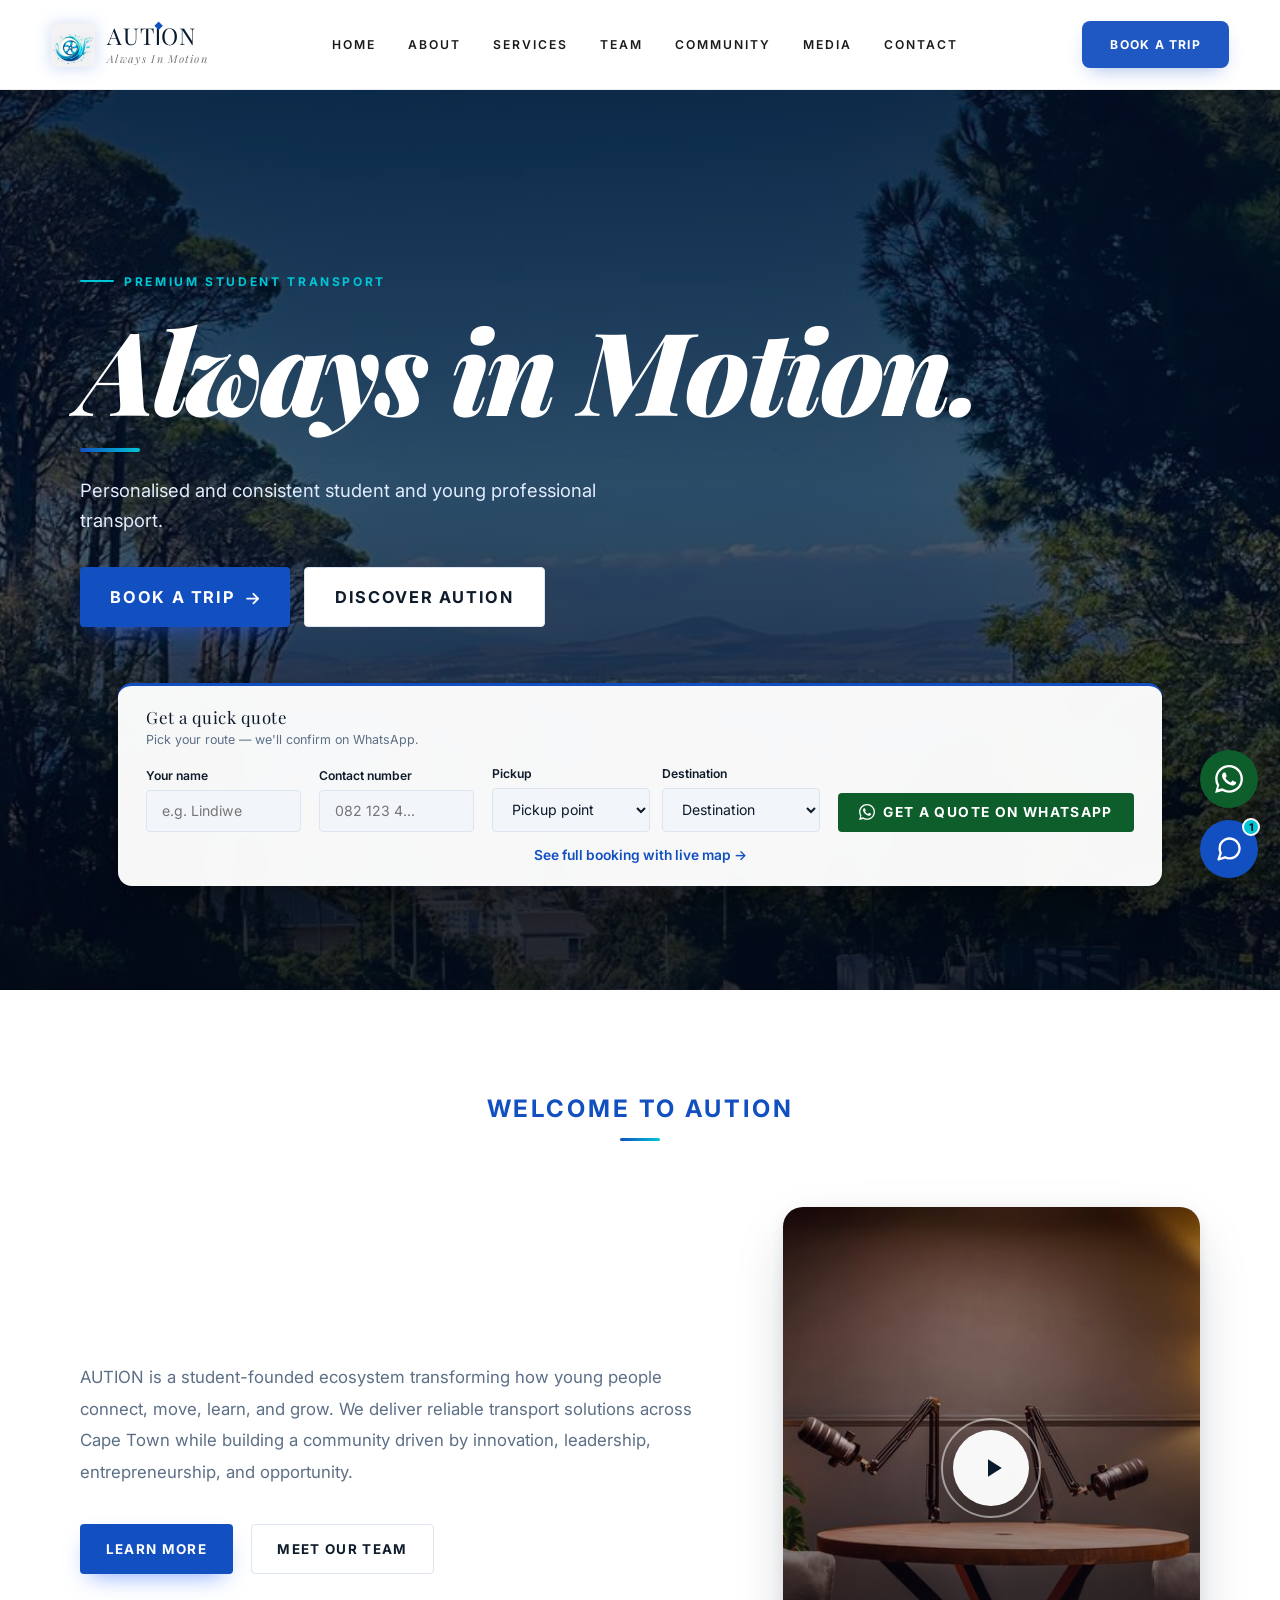
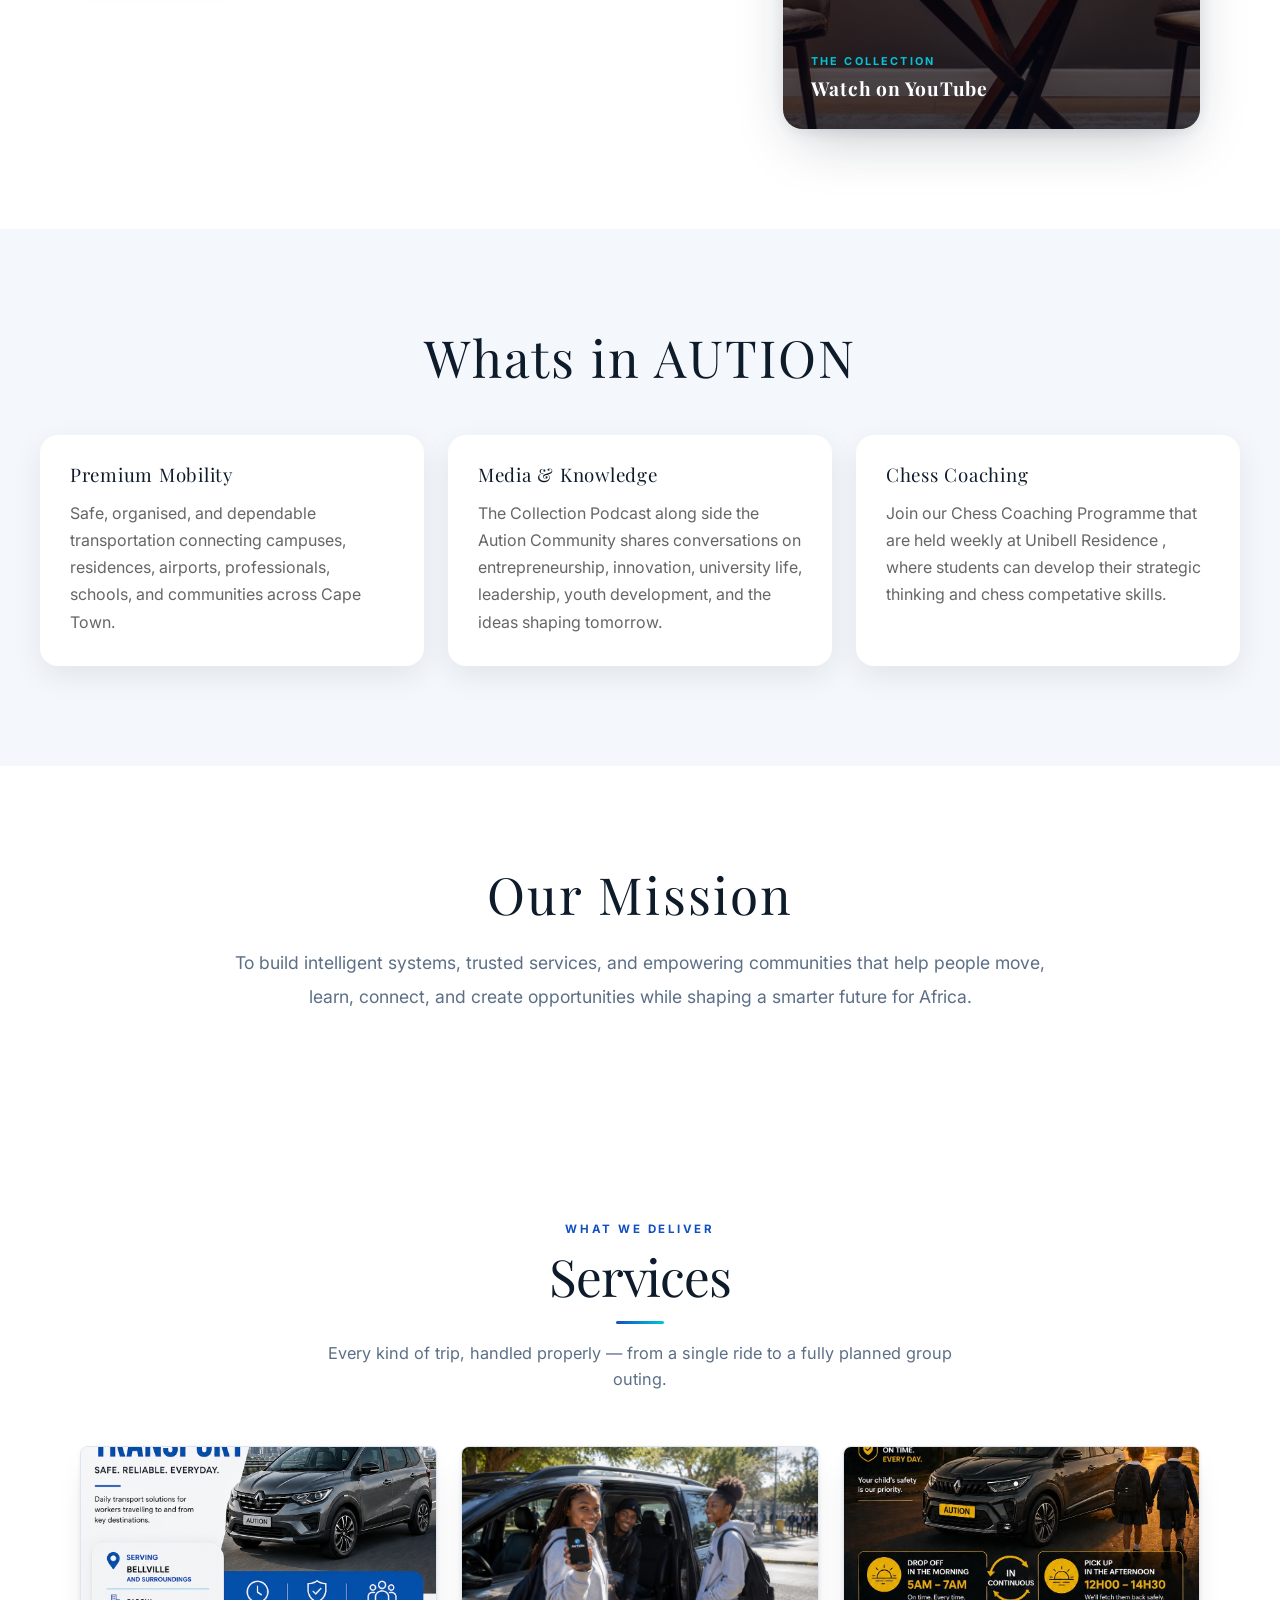
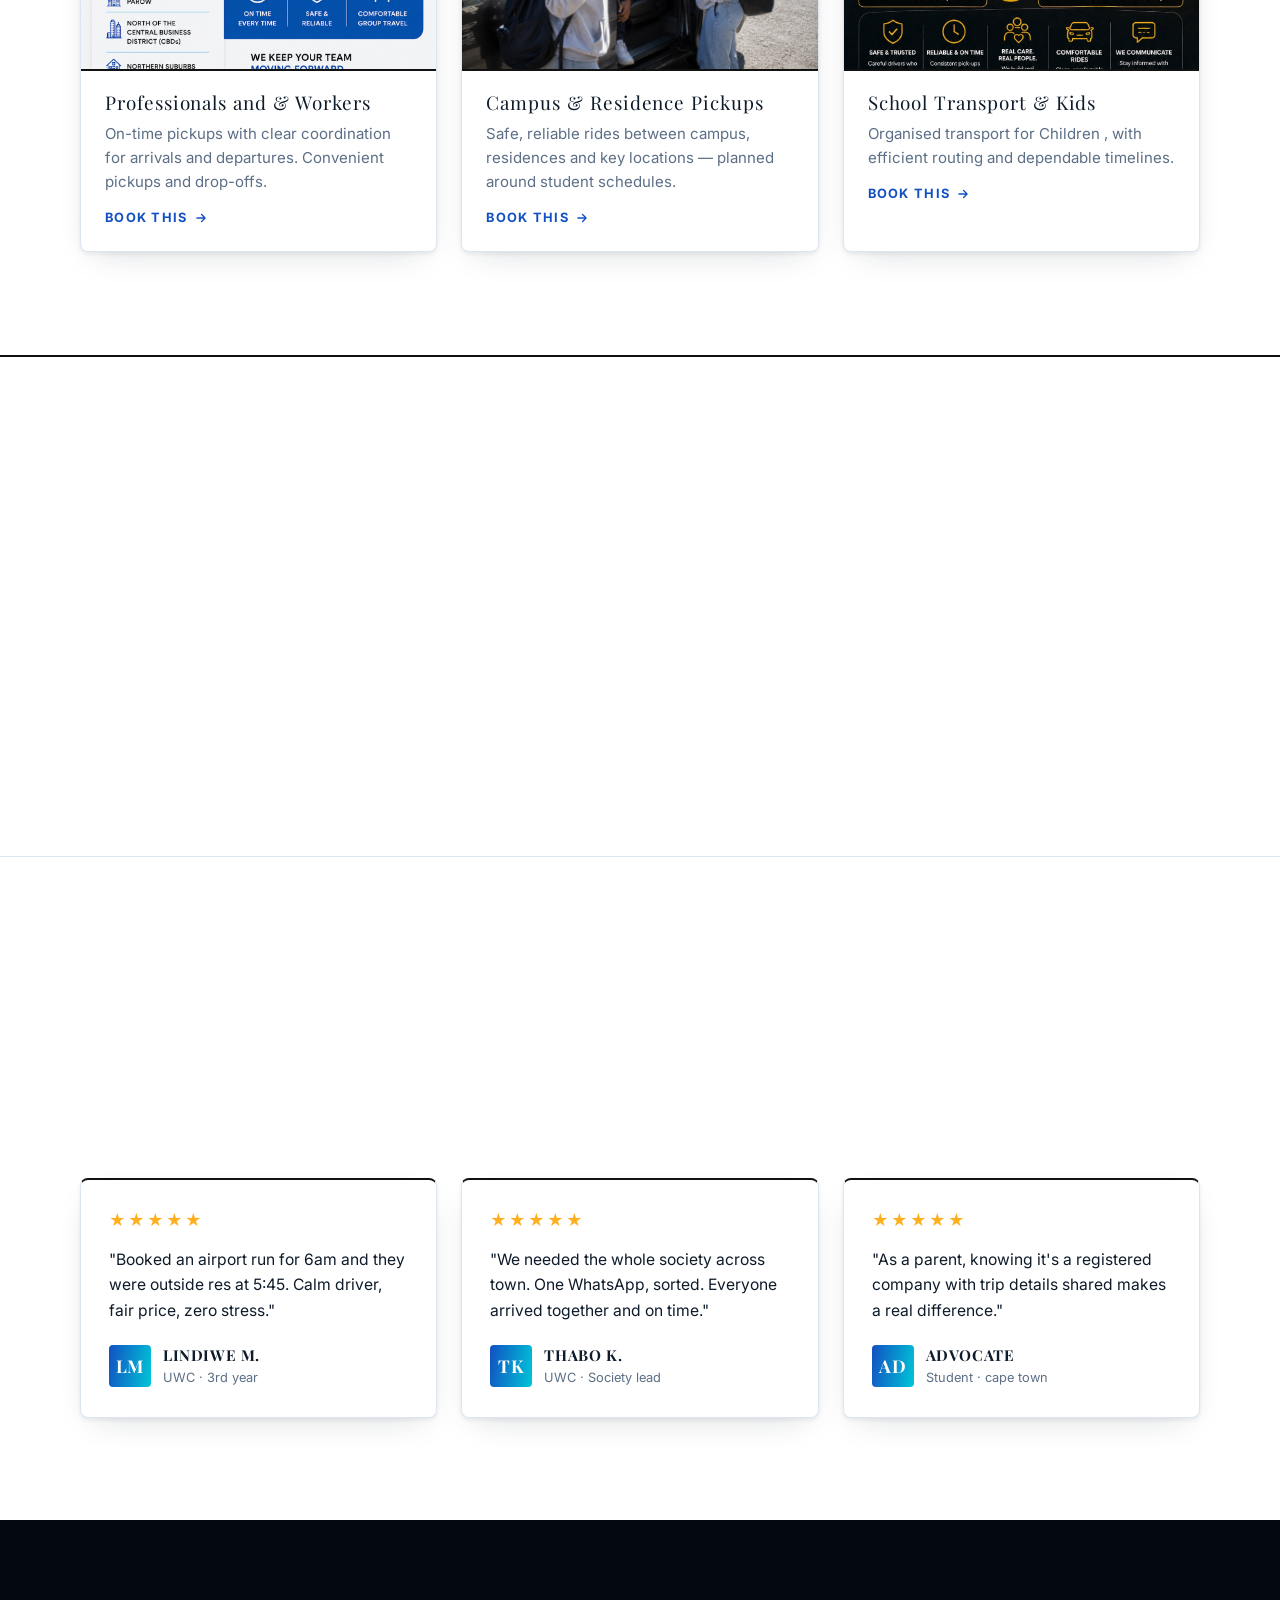
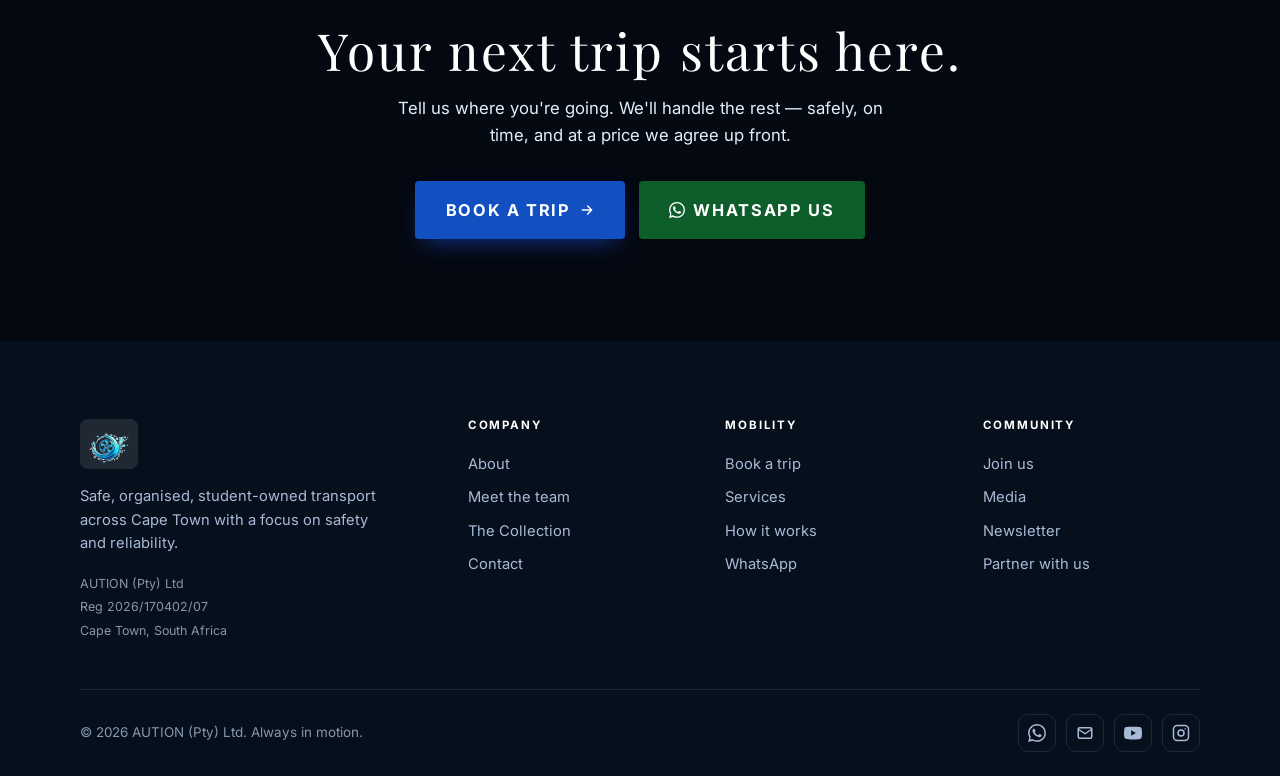
==== commit dbc4be4b: "this bro better work" ====
--- a/aution-website/index.html
+++ b/aution-website/index.html
@@ -3,7 +3,7 @@
 <head>
 <meta charset="UTF-8">
 <meta name="viewport" content="width=device-width, initial-scale=1.0">
-<title>AUTION | Always in Motion | Transport, Community & Media</title>
+<title>AUTION | Always in Motion | Transport, Community, Media & Youth Development</title>
 <meta name="description" content="AUTION (Pty) Ltd — Always in Motion. A Cape Town company providing reliable transport solutions, community initiatives, The Collection Podcast, and youth-focused programmes designed to connect people, create opportunities and move the future forward.">
 <meta name="theme-color" content="#0A1B2E">
 <meta property="og:title" content="AUTION | Always in Motion | Transport, Community & Media">
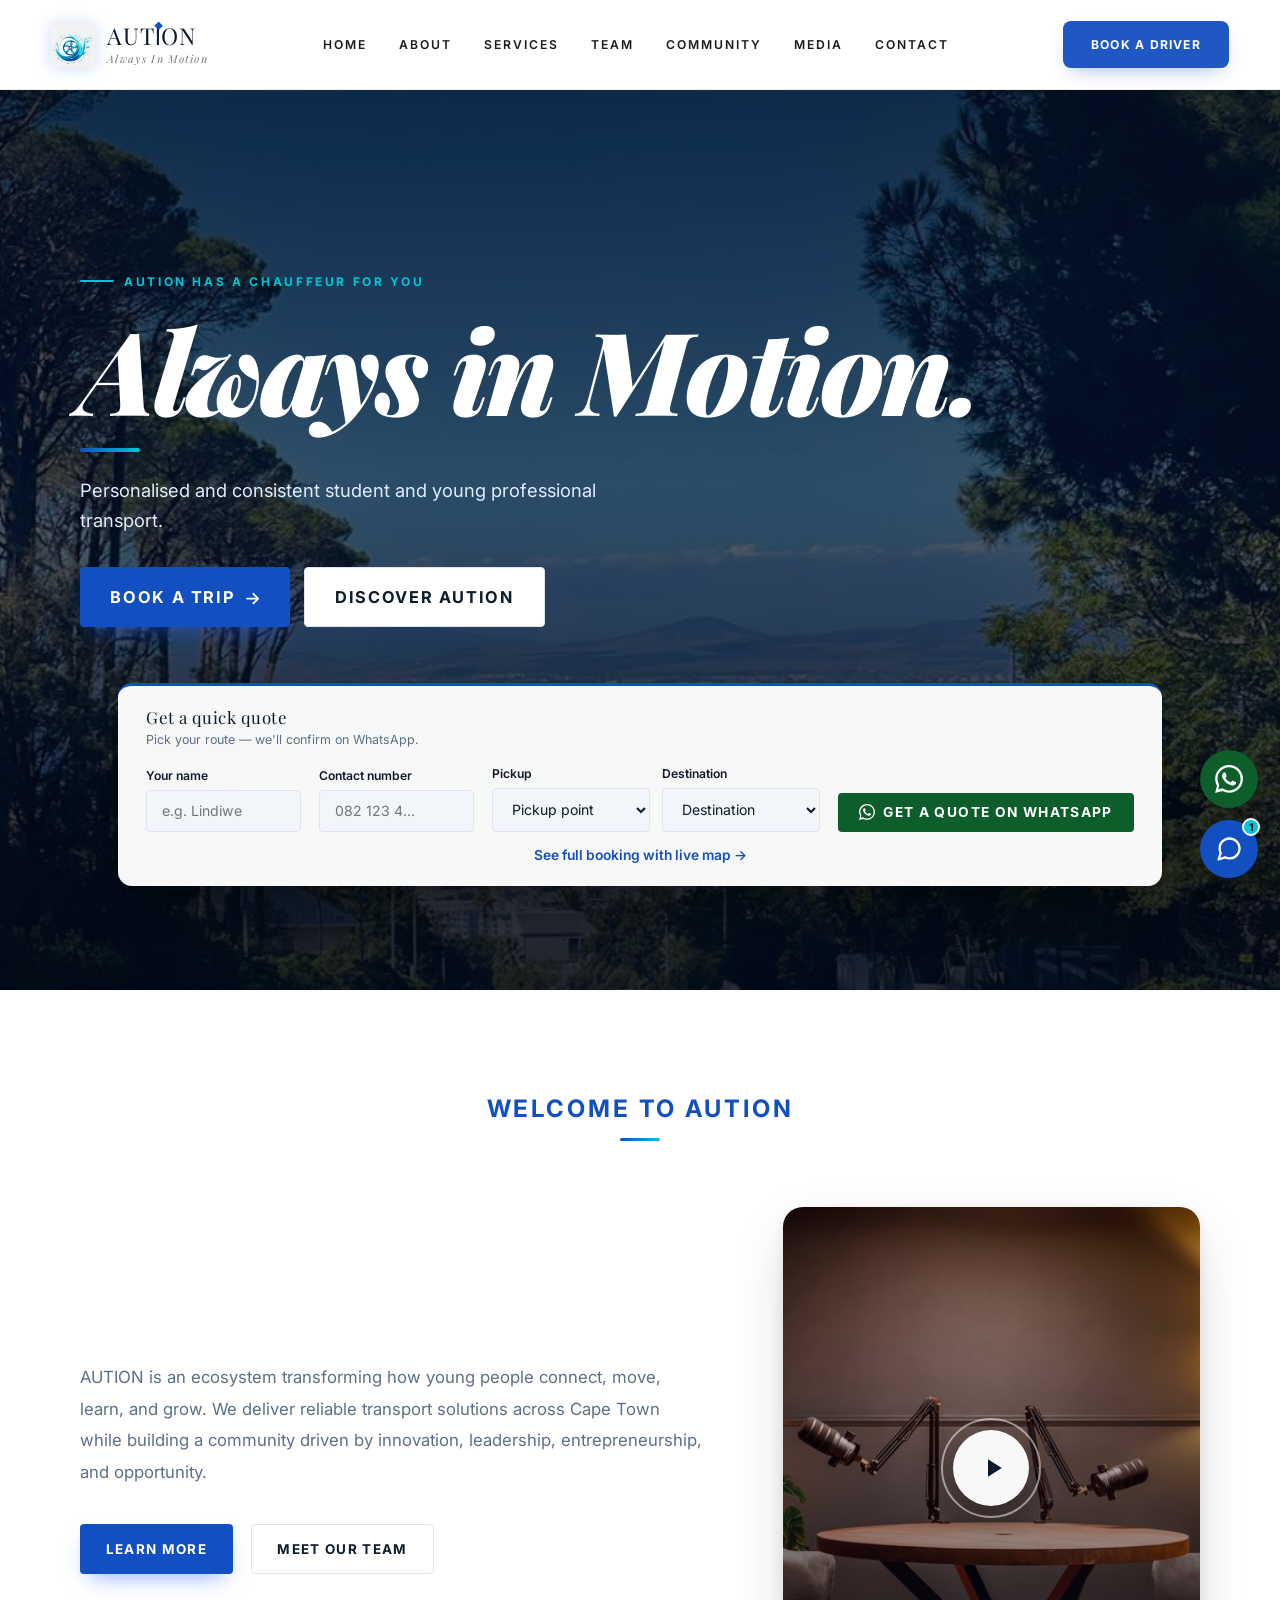
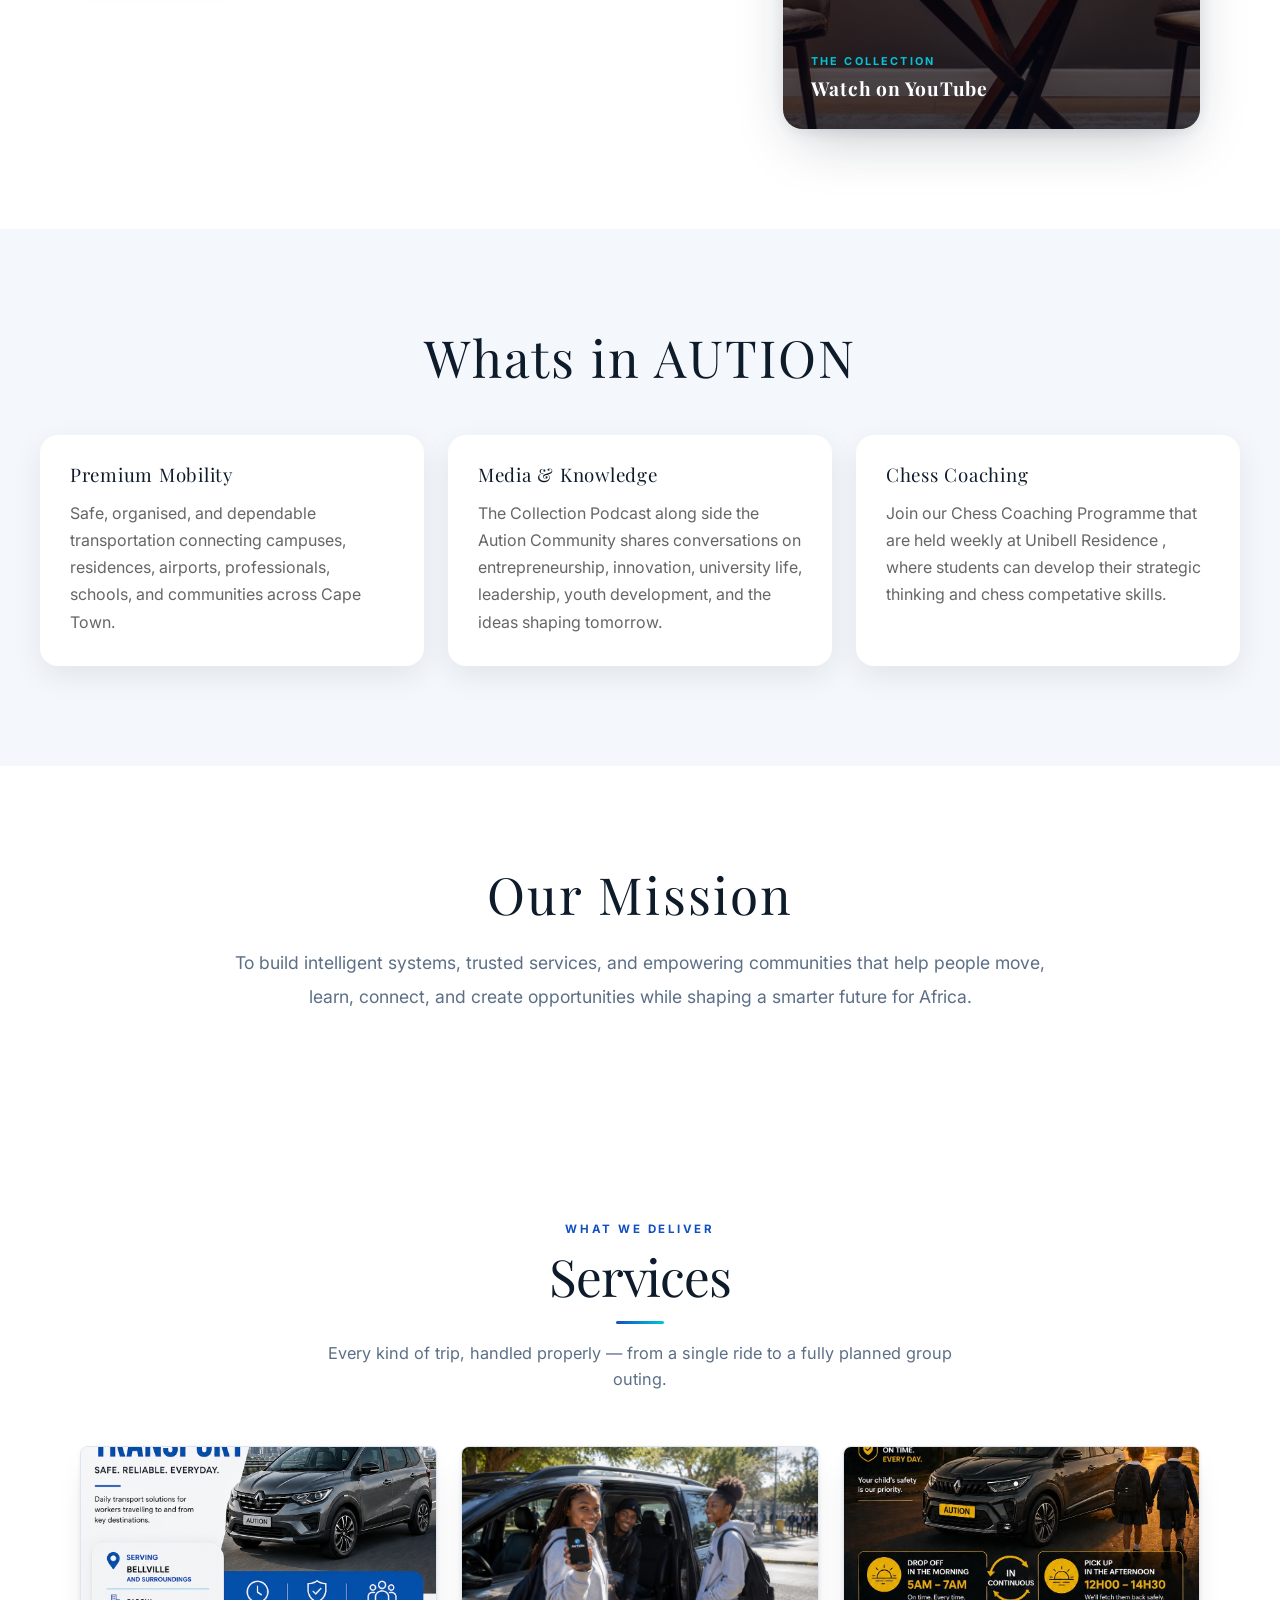
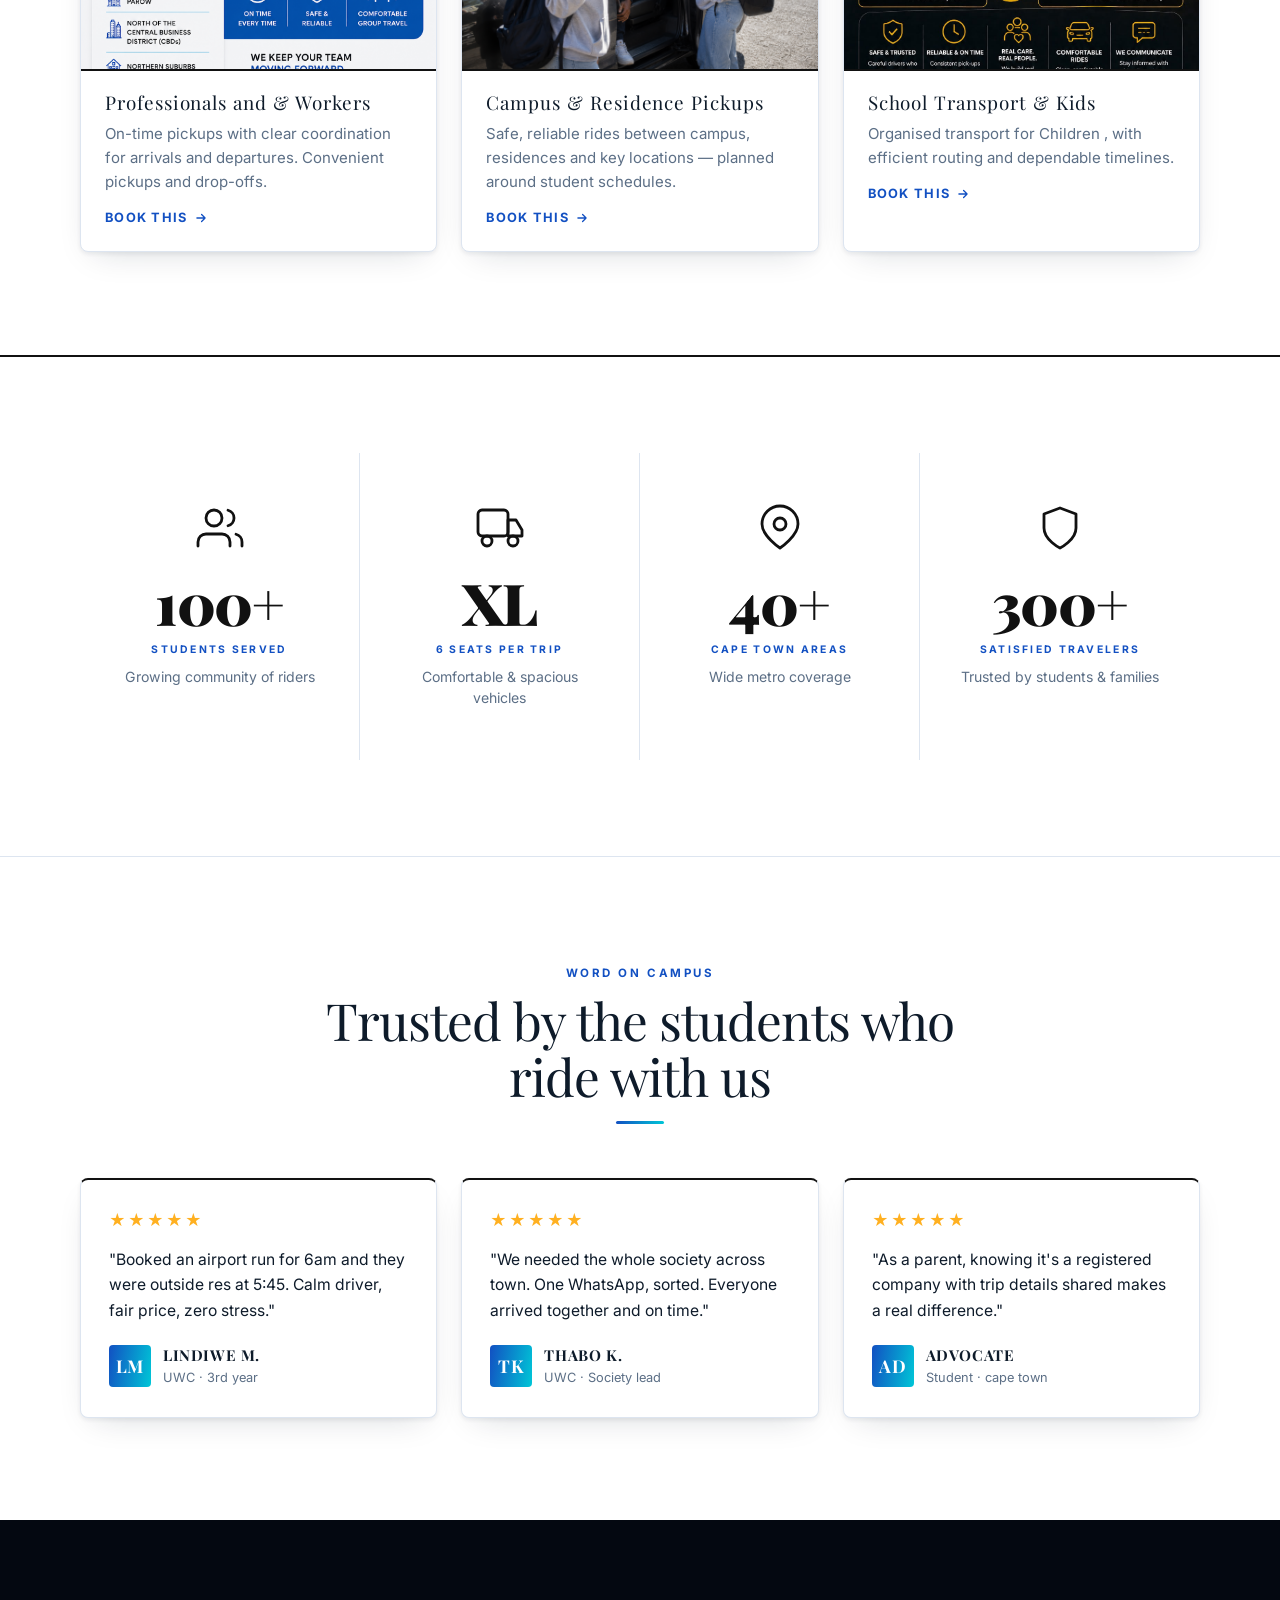
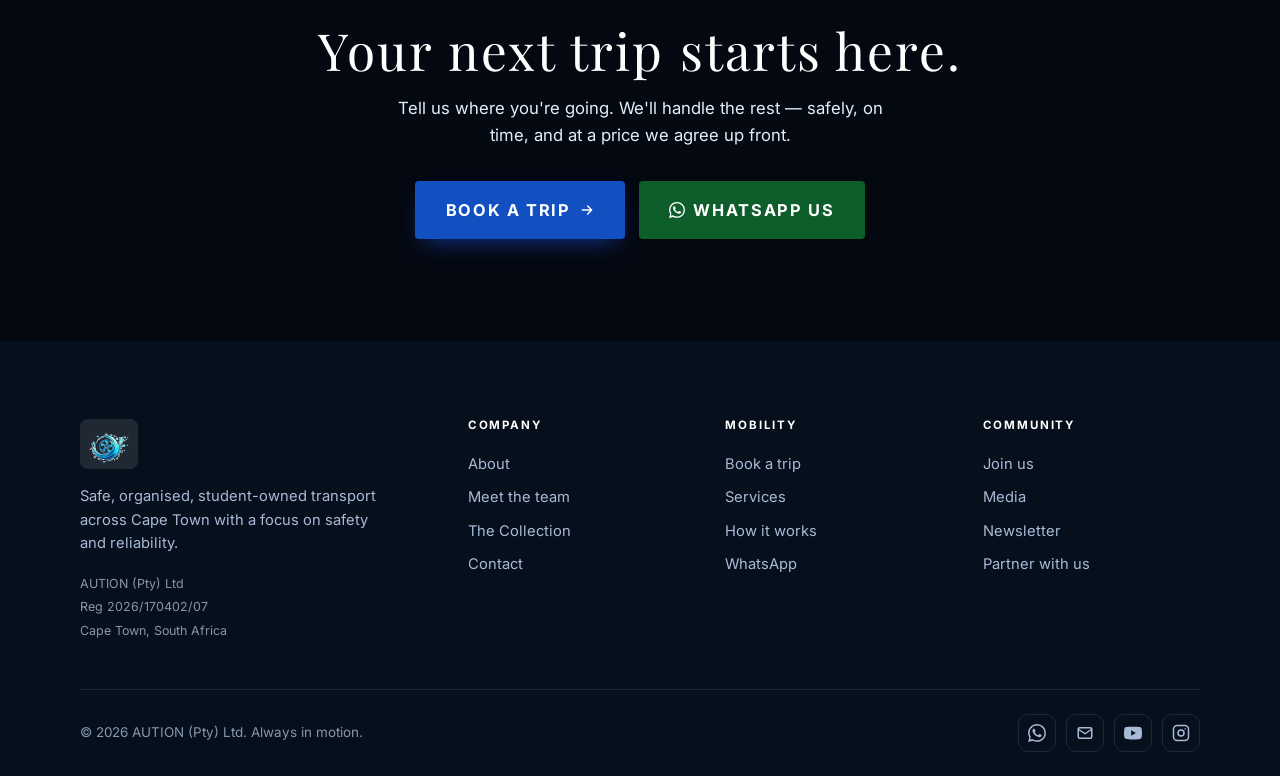
==== commit 07f14eee: "We are getting this thing fully" ====
--- a/aution-website/index.html
+++ b/aution-website/index.html
@@ -7,7 +7,7 @@
 <meta name="description" content="AUTION (Pty) Ltd — Always in Motion. A Cape Town company providing reliable transport solutions, community initiatives, The Collection Podcast, and youth-focused programmes designed to connect people, create opportunities and move the future forward.">
 <meta name="theme-color" content="#0A1B2E">
 <meta property="og:title" content="AUTION | Always in Motion | Transport, Community & Media">
-<meta property="og:description" content="Safe, registered student transport across Cape Town — plus youth development, The Collection Podcast, community events and chess coaching. Always in Motion.">
+<meta property="og:description" content="Safe, student transport across Cape Town — plus youth development, The Collection Podcast, community events and chess coaching. Always in Motion.">
 <meta property="og:image" content="https://aution.co.za/assets/img/og-image.jpg">
 <meta property="og:type" content="website">
 <link rel="icon" type="image/png" href="assets/img/Web.png">
@@ -150,7 +150,7 @@
     <a href="contact.html" data-page="contact">CONTACT</a>
   </nav>
   <div class="header-right">
-    <a href="book.html" class="trip-btn">BOOK A TRIP</a>
+    <a href="book.html" class="trip-btn">BOOK A Driver</a>
     <button class="burger" id="burger" aria-label="Menu" aria-expanded="false"><span></span><span></span><span></span></button>
   </div>
 </header>
@@ -172,7 +172,7 @@
     <div class="hero-bg" style="background-image:url('assets/img/about-story.jpg')"></div>
     <div class="wrap">
       <div class="reveal">
-        <span class="hero-eyebrow">Premium student transport</span>
+        <span class="hero-eyebrow">Aution has a chauffeur for you</span>
         <h1>Always in Motion.</h1>
         <div class="bar"> </div>
         <p class="sub">Personalised and consistent student and young professional transport.</p>
@@ -203,7 +203,7 @@
     </div>
     <div class="wrap welcome-layout">
       <div class="welcome-text">
-        <p class="sub">AUTION is a student-founded ecosystem transforming how young people connect, move, learn, and grow. We deliver reliable transport solutions across Cape Town while building a community driven by innovation, leadership, entrepreneurship, and opportunity.</p>
+        <p class="sub">AUTION is an ecosystem transforming how young people connect, move, learn, and grow. We deliver reliable transport solutions across Cape Town while building a community driven by innovation, leadership, entrepreneurship, and opportunity.</p>
         <div class="welcome-actions">
           <a href="about.html" class="btn btn-primary">Learn More</a>
           <a href="team.html" class="btn btn-ghost">Meet Our Team</a>
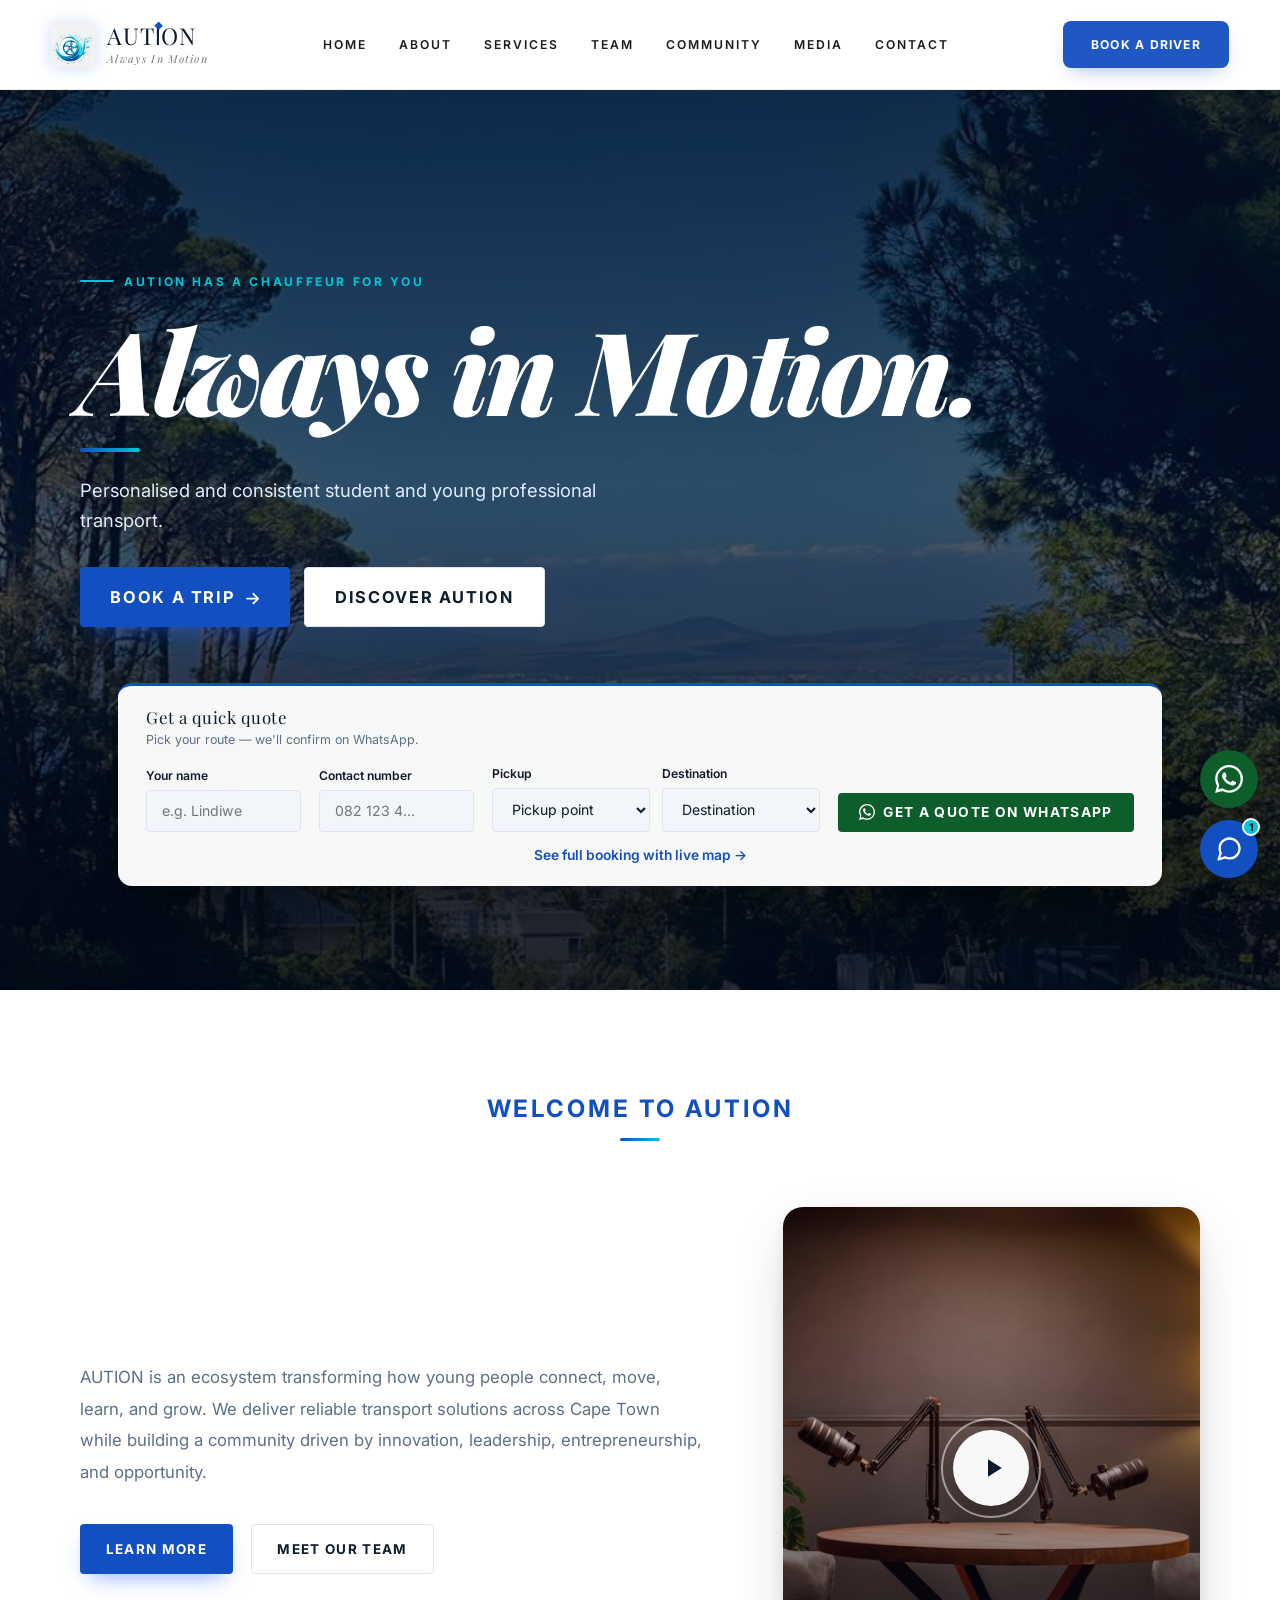
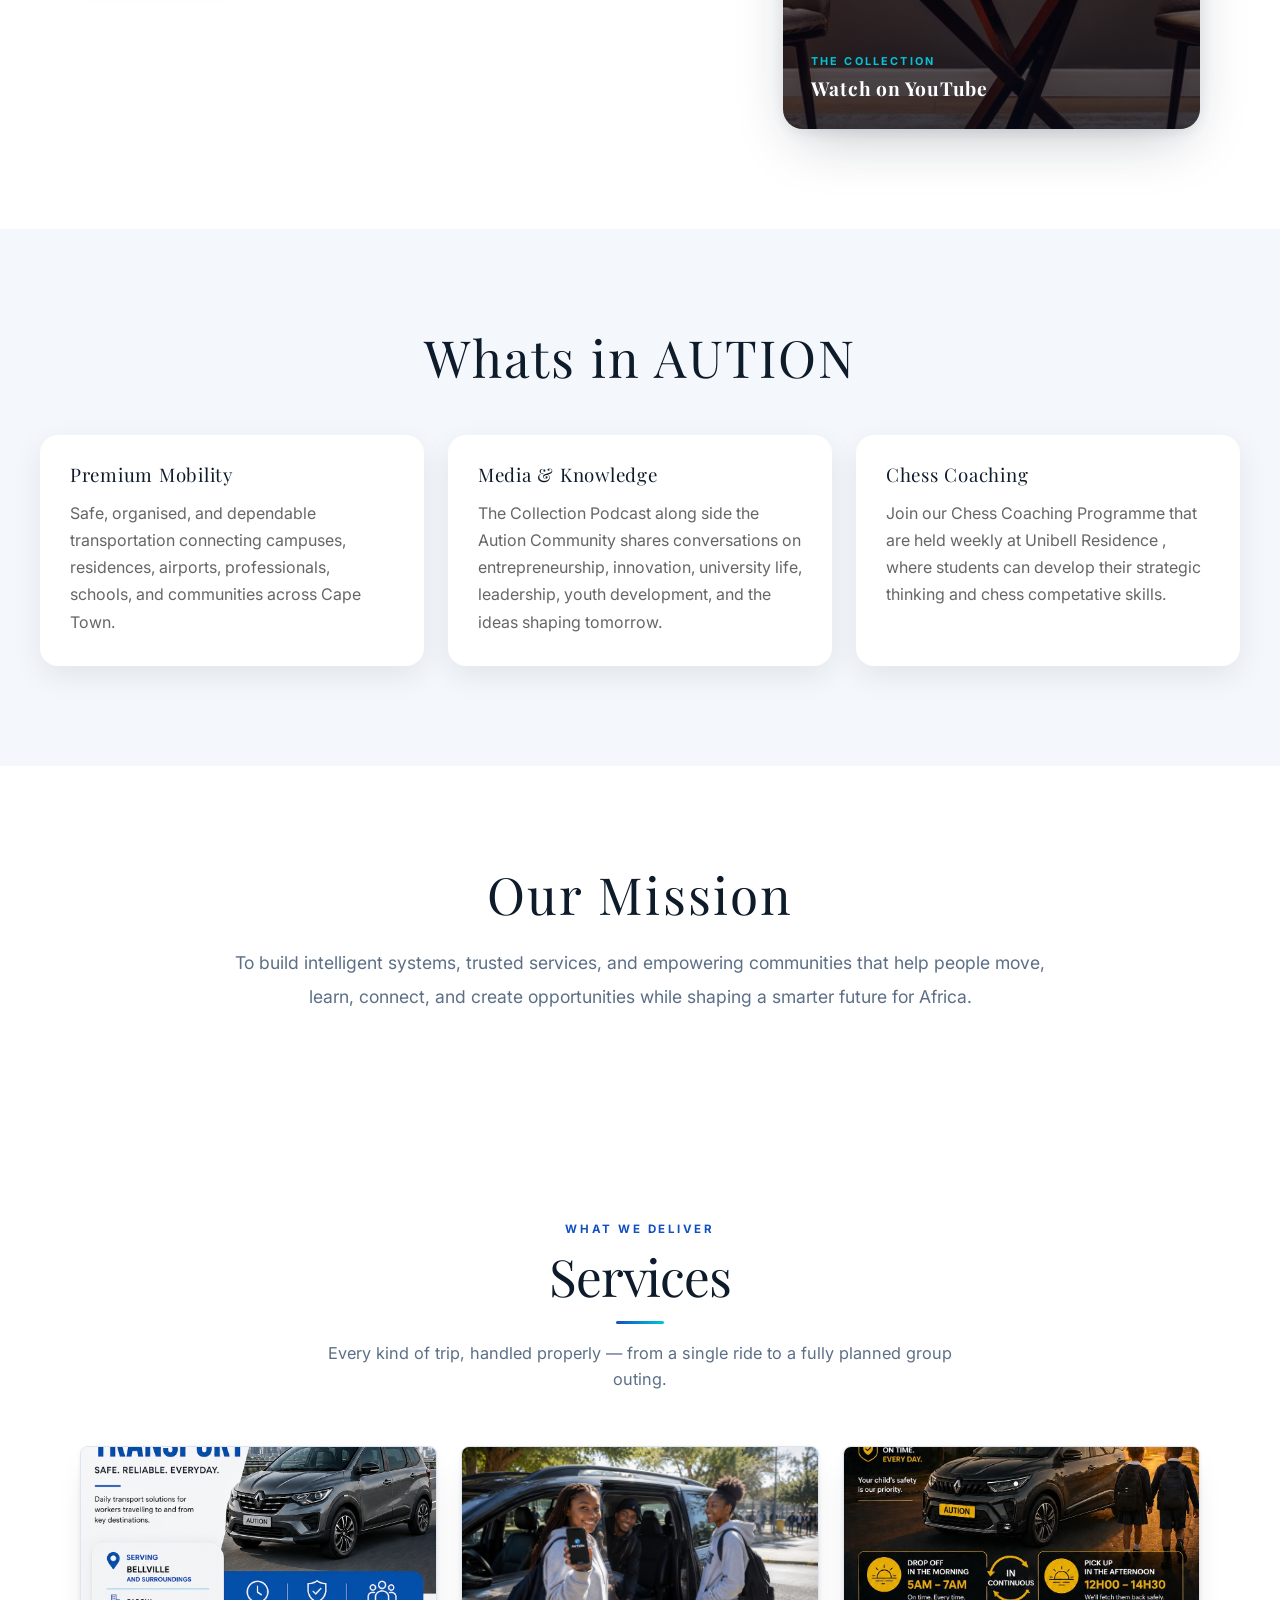
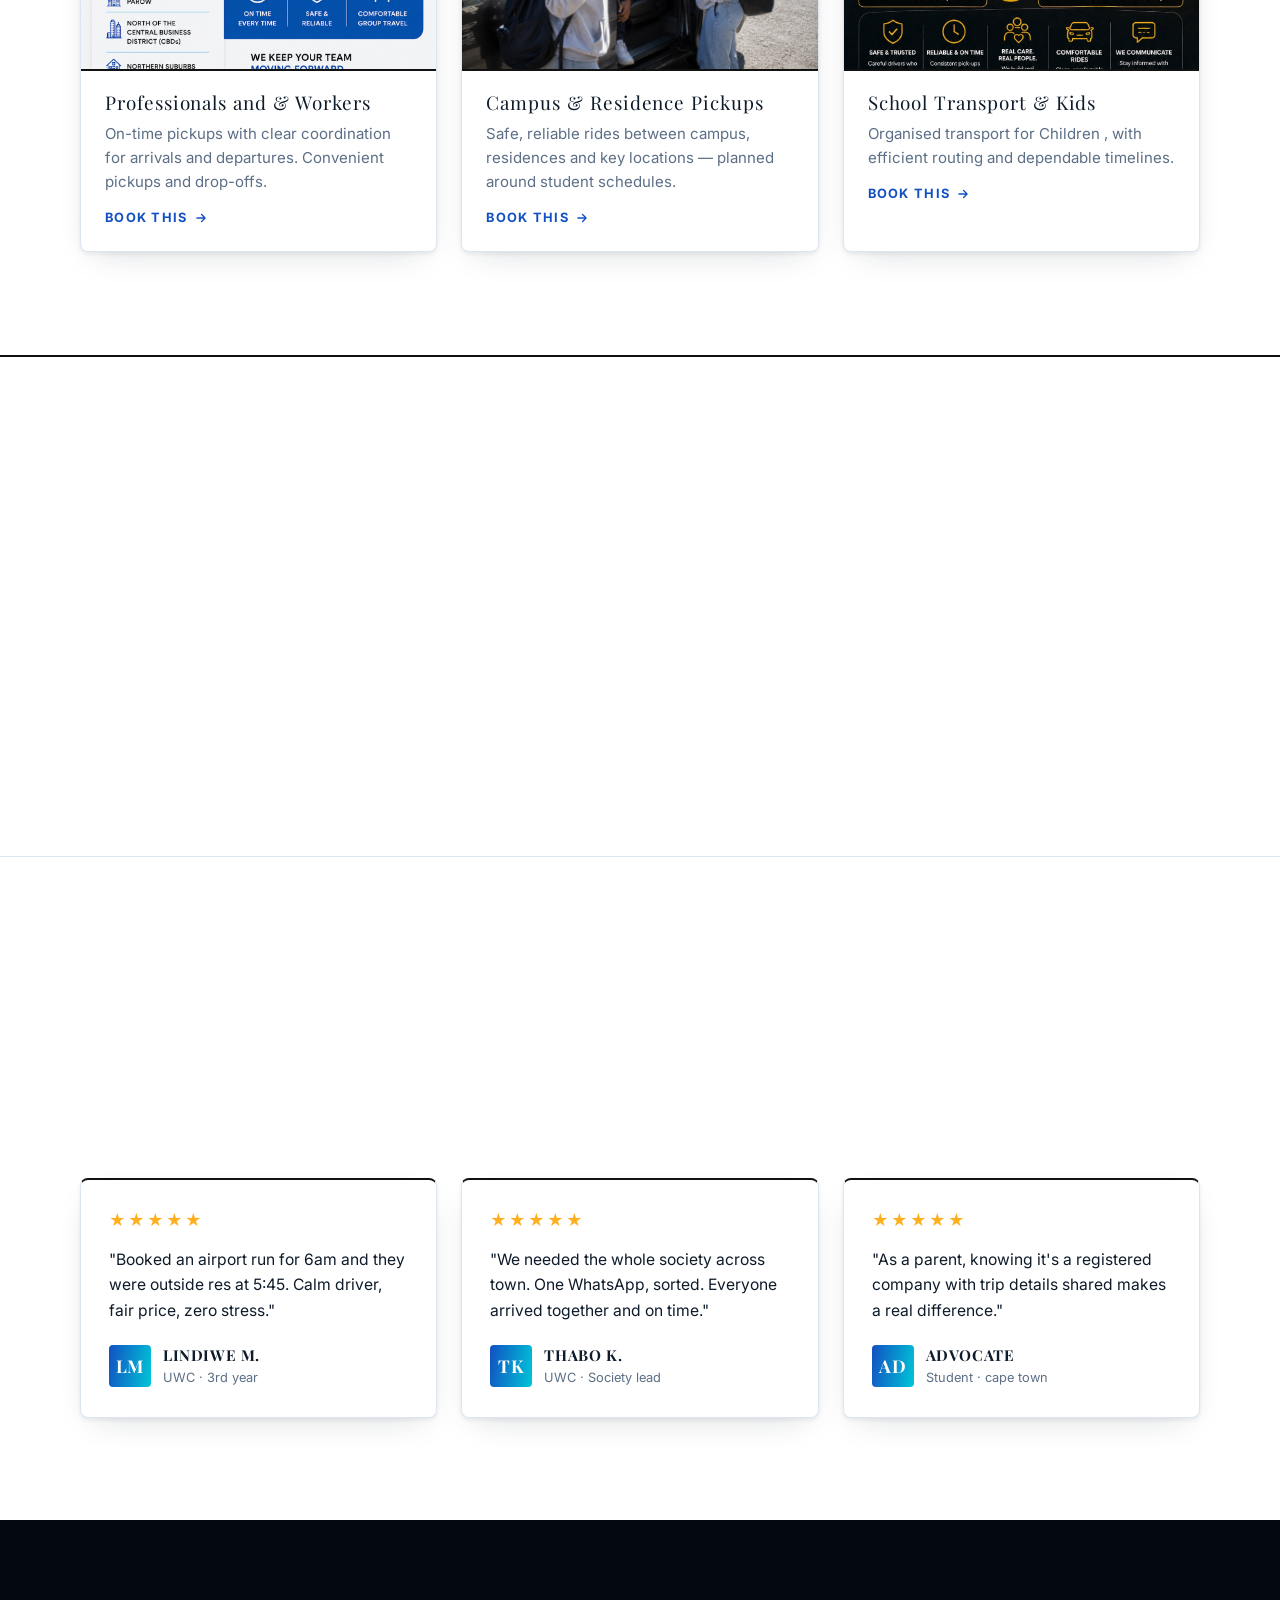
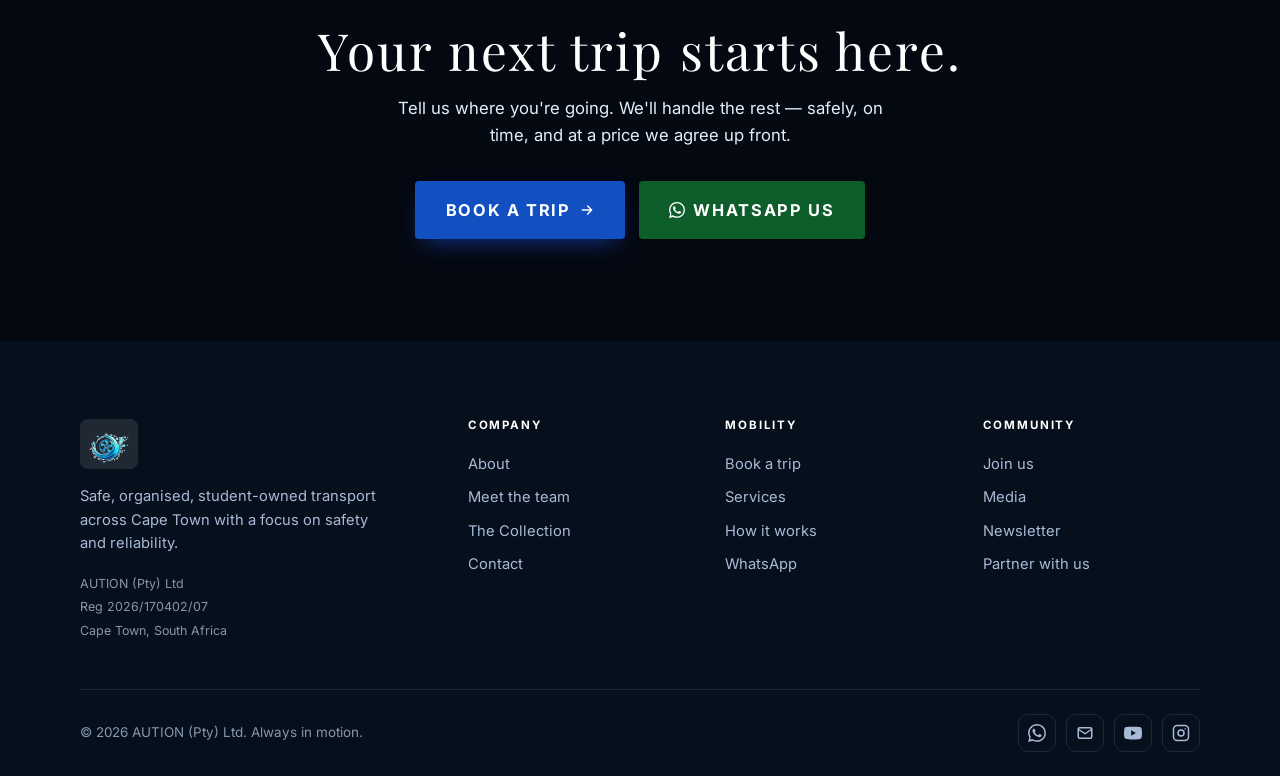
==== commit fe0793a0: "wtf" ====
--- a/aution-website/index.html
+++ b/aution-website/index.html
@@ -1,394 +1,910 @@
-﻿<!DOCTYPE html>
+﻿<!doctype html>
 <html lang="en">
-<head>
-<meta charset="UTF-8">
-<meta name="viewport" content="width=device-width, initial-scale=1.0">
-<title>AUTION | Always in Motion | Transport, Community, Media & Youth Development</title>
-<meta name="description" content="AUTION (Pty) Ltd — Always in Motion. A Cape Town company providing reliable transport solutions, community initiatives, The Collection Podcast, and youth-focused programmes designed to connect people, create opportunities and move the future forward.">
-<meta name="theme-color" content="#0A1B2E">
-<meta property="og:title" content="AUTION | Always in Motion | Transport, Community & Media">
-<meta property="og:description" content="Safe, student transport across Cape Town — plus youth development, The Collection Podcast, community events and chess coaching. Always in Motion.">
-<meta property="og:image" content="https://aution.co.za/assets/img/og-image.jpg">
-<meta property="og:type" content="website">
-<link rel="icon" type="image/png" href="assets/img/Web.png">
-<link rel="preconnect" href="https://fonts.googleapis.com">
-<link rel="preconnect" href="https://fonts.gstatic.com" crossorigin>
-<link href="https://fonts.googleapis.com/css2?family=Inter:wght@300;400;500;600;700&family=Playfair+Display:ital,wght@0,700;0,800;0,900;1,700&display=swap" rel="stylesheet">
-<link rel="stylesheet" href="css/style.css">
-<script type="application/ld+json">
-{
-  "@context": "https://schema.org",
-  "@type": "Organization",
-  "@id": "https://aution.co.za/#organization",
-  "name": "AUTION (Pty) Ltd",
-  "alternateName": "AUTION",
-  "url": "https://aution.co.za",
-  "logo": "https://aution.co.za/assets/img/Web.png",
-  "image": "https://aution.co.za/assets/img/og-image.jpg",
-  "description": "AUTION is a South African company delivering trusted transport services, youth development initiatives, entrepreneurship media, community programmes and chess coaching, while empowering the next generation to move, learn and lead.",
-  "email": "Aution.pty.ltd@gmail.com",
-  "telephone": "+27846681513",
-  "foundingDate": "2026",
-  "slogan": "Always in Motion",
-  "directors": [
-    {
-      "@type": "Person",
-      "name": "Advocate"
-    }
-  ],
-  "address": {
-    "@type": "PostalAddress",
-    "addressLocality": "Cape Town",
-    "addressCountry": "ZA"
-  },
-  "areaServed": {
-    "@type": "City",
-    "name": "Cape Town"
-  },
-  "keywords": [
-    "Student Transport",
-    "Professional Transport",
-    "Airport Transfers",
-    "Community",
-    "Youth Development",
-    "Entrepreneurship",
-    "The Collection Podcast",
-    "Chess Coaching"
-  ],
-  "knowsAbout": [
-    "Transport Services",
-    "Entrepreneurship",
-    "Youth Leadership",
-    "Community Development",
-    "Media",
-    "Podcast Production",
-    "Chess Coaching"
-  ],
-  "sameAs": [
-    "https://www.instagram.com/aution2026",
-    "https://www.youtube.com/@THECOLLECTIONPODCAST"
-  ],
-  "hasOfferCatalog": {
-    "@type": "OfferCatalog",
-    "name": "AUTION Services",
-    "itemListElement": [
+  <head>
+    <meta charset="UTF-8" />
+    <meta name="viewport" content="width=device-width, initial-scale=1.0" />
+    <title>
+      AUTION | Always in Motion | Transport, Community, Media & Youth
+      Development
+    </title>
+    <meta
+      name="description"
+      content="AUTION (Pty) Ltd — Always in Motion. A Cape Town company providing reliable transport solutions, community initiatives, The Collection Podcast, and youth-focused programmes designed to connect people, create opportunities and move the future forward."
+    />
+    <meta name="theme-color" content="#0A1B2E" />
+    <meta
+      property="og:title"
+      content="AUTION | Always in Motion | Transport, Community & Media"
+    />
+    <meta
+      property="og:description"
+      content="Safe, student transport across Cape Town — plus youth development, The Collection Podcast, community events and chess coaching. Always in Motion."
+    />
+    <meta
+      property="og:image"
+      content="https://aution.co.za/assets/img/og-image.jpg"
+    />
+    <meta property="og:type" content="website" />
+    <link rel="icon" type="image/png" href="assets/img/Web.png" />
+    <link rel="preconnect" href="https://fonts.googleapis.com" />
+    <link rel="preconnect" href="https://fonts.gstatic.com" crossorigin />
+    <link
+      href="https://fonts.googleapis.com/css2?family=Inter:wght@300;400;500;600;700&family=Playfair+Display:ital,wght@0,700;0,800;0,900;1,700&display=swap"
+      rel="stylesheet"
+    />
+    <link rel="stylesheet" href="css/style.css" />
+    <script type="application/ld+json">
       {
-        "@type": "Offer",
-        "itemOffered": {
-          "@type": "Service",
-          "name": "Airport Transfers"
-        }
-      },
-      {
-        "@type": "Offer",
-        "itemOffered": {
-          "@type": "Service",
-          "name": "Campus & Residence Transport"
-        }
-      },
-      {
-        "@type": "Offer",
-        "itemOffered": {
-          "@type": "Service",
-          "name": "Professional Transport"
-        }
-      },
-      {
-        "@type": "Offer",
-        "itemOffered": {
-          "@type": "Service",
-          "name": "School Transport"
-        }
-      },
-      {
-        "@type": "Offer",
-        "itemOffered": {
-          "@type": "Service",
-          "name": "Group & Event Transport"
+        "@context": "https://schema.org",
+        "@type": "Organization",
+        "@id": "https://aution.co.za/#organization",
+        "name": "AUTION (Pty) Ltd",
+        "alternateName": "AUTION",
+        "url": "https://aution.co.za",
+        "logo": "https://aution.co.za/assets/img/Web.png",
+        "image": "https://aution.co.za/assets/img/og-image.jpg",
+        "description": "AUTION is a South African company delivering trusted transport services, youth development initiatives, entrepreneurship media, community programmes and chess coaching, while empowering the next generation to move, learn and lead.",
+        "email": "Aution.pty.ltd@gmail.com",
+        "telephone": "+27846681513",
+        "foundingDate": "2026",
+        "slogan": "Always in Motion",
+        "directors": [
+          {
+            "@type": "Person",
+            "name": "Advocate"
+          }
+        ],
+        "address": {
+          "@type": "PostalAddress",
+          "addressLocality": "Cape Town",
+          "addressCountry": "ZA"
+        },
+        "areaServed": {
+          "@type": "City",
+          "name": "Cape Town"
+        },
+        "keywords": [
+          "Student Transport",
+          "Professional Transport",
+          "Airport Transfers",
+          "Community",
+          "Youth Development",
+          "Entrepreneurship",
+          "The Collection Podcast",
+          "Chess Coaching"
+        ],
+        "knowsAbout": [
+          "Transport Services",
+          "Entrepreneurship",
+          "Youth Leadership",
+          "Community Development",
+          "Media",
+          "Podcast Production",
+          "Chess Coaching"
+        ],
+        "sameAs": [
+          "https://www.instagram.com/aution2026",
+          "https://www.youtube.com/@THECOLLECTIONPODCAST"
+        ],
+        "hasOfferCatalog": {
+          "@type": "OfferCatalog",
+          "name": "AUTION Services",
+          "itemListElement": [
+            {
+              "@type": "Offer",
+              "itemOffered": {
+                "@type": "Service",
+                "name": "Airport Transfers"
+              }
+            },
+            {
+              "@type": "Offer",
+              "itemOffered": {
+                "@type": "Service",
+                "name": "Campus & Residence Transport"
+              }
+            },
+            {
+              "@type": "Offer",
+              "itemOffered": {
+                "@type": "Service",
+                "name": "Professional Transport"
+              }
+            },
+            {
+              "@type": "Offer",
+              "itemOffered": {
+                "@type": "Service",
+                "name": "School Transport"
+              }
+            },
+            {
+              "@type": "Offer",
+              "itemOffered": {
+                "@type": "Service",
+                "name": "Group & Event Transport"
+              }
+            }
+          ]
         }
       }
-    ]
-  }
-}
-</script>
-</head>
-<body data-page="home">
-
-<!-- ===== TOP BAR ===== -->
-<div class="topbar">
-  <div class="wrap topbar-grid">
-    <div class="topbar-left">Student transport across Cape Town · Safe · Registered · Always in Motion</div>
-    <div class="topbar-right">
-      <span>Always in Motion.</span>
-      <a class="topbar-email" href="mailto:support@aution.co.za"><svg viewBox="0 0 24 24" fill="none" stroke="currentColor" stroke-width="2"><rect x="3" y="5" width="18" height="14" rx="2"/><path d="M3 7l9 6 9-6" stroke-linecap="round" stroke-linejoin="round"/></svg>support@aution.co.za</a>
-      <div class="topbar-social" aria-label="Social links">
-        <a href="#" aria-label="Email"><svg viewBox="0 0 24 24" fill="none" stroke="currentColor" stroke-width="2"><rect x="3" y="5" width="18" height="14" rx="2"/><path d="M3 7l9 6 9-6" stroke-linecap="round" stroke-linejoin="round"/></svg></a>
-        <a href="#" aria-label="Facebook"><svg viewBox="0 0 24 24" fill="none" stroke="currentColor" stroke-width="2"><path d="M18 2h-3a4 4 0 00-4 4v3H8v4h3v8h4v-8h3l1-4h-4V6a1 1 0 011-1h3z"/></svg></a>
-        <a href="https://www.instagram.com/aution2026?igsh=MXR4emF2YjE4eGlzeg==" target="_blank" rel="noopener noreferrer" aria-label="Instagram"><svg viewBox="0 0 24 24" fill="none" stroke="currentColor" stroke-width="2"><rect x="2.5" y="2.5" width="19" height="19" rx="5.5"/><circle cx="12" cy="12" r="3.5"/><path d="M16.5 7.5h.01"/></svg></a>
-        <a href="#" aria-label="TikTok"><svg viewBox="0 0 24 24" fill="none" stroke="currentColor" stroke-width="2"><path d="M9 3c0 4 2 6 5 6v4a5 5 0 11-5-5"/><path d="M14 3v8h4"/></svg></a>
+    </script>
+  </head>
+  <body data-page="home">
+    <!-- ===== TOP BAR ===== -->
+    <div class="topbar">
+      <div class="wrap topbar-grid">
+        <div class="topbar-left">
+          Student transport across Cape Town · Safe · Registered · Always in
+          Motion
+        </div>
+        <div class="topbar-right">
+          <span>Always in Motion.</span>
+          <a class="topbar-email" href="mailto:support@aution.co.za"
+            ><svg
+              viewBox="0 0 24 24"
+              fill="none"
+              stroke="currentColor"
+              stroke-width="2"
+            >
+              <rect x="3" y="5" width="18" height="14" rx="2" />
+              <path
+                d="M3 7l9 6 9-6"
+                stroke-linecap="round"
+                stroke-linejoin="round"
+              /></svg
+            >support@aution.co.za</a
+          >
+          <div class="topbar-social" aria-label="Social links">
+            <a href="#" aria-label="Email"
+              ><svg
+                viewBox="0 0 24 24"
+                fill="none"
+                stroke="currentColor"
+                stroke-width="2"
+              >
+                <rect x="3" y="5" width="18" height="14" rx="2" />
+                <path
+                  d="M3 7l9 6 9-6"
+                  stroke-linecap="round"
+                  stroke-linejoin="round"
+                /></svg
+            ></a>
+            <a href="#" aria-label="Facebook"
+              ><svg
+                viewBox="0 0 24 24"
+                fill="none"
+                stroke="currentColor"
+                stroke-width="2"
+              >
+                <path
+                  d="M18 2h-3a4 4 0 00-4 4v3H8v4h3v8h4v-8h3l1-4h-4V6a1 1 0 011-1h3z"
+                /></svg
+            ></a>
+            <a
+              href="https://www.instagram.com/aution2026?igsh=MXR4emF2YjE4eGlzeg=="
+              target="_blank"
+              rel="noopener noreferrer"
+              aria-label="Instagram"
+              ><svg
+                viewBox="0 0 24 24"
+                fill="none"
+                stroke="currentColor"
+                stroke-width="2"
+              >
+                <rect x="2.5" y="2.5" width="19" height="19" rx="5.5" />
+                <circle cx="12" cy="12" r="3.5" />
+                <path d="M16.5 7.5h.01" /></svg
+            ></a>
+            <a href="#" aria-label="TikTok"
+              ><svg
+                viewBox="0 0 24 24"
+                fill="none"
+                stroke="currentColor"
+                stroke-width="2"
+              >
+                <path d="M9 3c0 4 2 6 5 6v4a5 5 0 11-5-5" />
+                <path d="M14 3v8h4" /></svg
+            ></a>
+          </div>
+        </div>
       </div>
     </div>
-  </div>
-</div>
-
-<!-- ===== HEADER ===== -->
-<header class="header" id="nav">
-  <a href="index.html" class="logo-section" aria-label="AUTION home">
-    <img src="assets/img/Web.png" alt="AUTION Logo">
-    <div class="brand">
-      <span class="brand-name">AUT<span class="di">I</span>ON</span>
-      <span class="brand-tagline">Always In Motion</span>
+
+    <!-- ===== HEADER ===== -->
+    <header class="header" id="nav">
+      <a href="index.html" class="logo-section" aria-label="AUTION home">
+        <img src="assets/img/Web.png" alt="AUTION Logo" />
+        <div class="brand">
+          <span class="brand-name">AUT<span class="di">I</span>ON</span>
+          <span class="brand-tagline">Always In Motion</span>
+        </div>
+      </a>
+      <nav class="nav-menu" aria-label="Primary">
+        <a href="index.html" data-page="home">HOME</a>
+        <a href="about.html" data-page="about">ABOUT</a>
+        <a href="services.html" data-page="services">SERVICES</a>
+        <a href="team.html" data-page="team">TEAM</a>
+        <a href="community.html" data-page="community">COMMUNITY</a>
+        <a href="media.html" data-page="media">MEDIA</a>
+        <a href="contact.html" data-page="contact">CONTACT</a>
+      </nav>
+      <div class="header-right">
+        <a href="book.html" class="trip-btn">BOOK A Driver</a>
+        <button
+          class="burger"
+          id="burger"
+          aria-label="Menu"
+          aria-expanded="false"
+        >
+          <span></span><span></span><span></span>
+        </button>
+      </div>
+    </header>
+    <div class="menu-backdrop" id="menuBackdrop"></div>
+    <aside class="mobile-menu" id="mobileMenu" aria-label="Mobile menu">
+      <a href="index.html" data-page="home">Home</a>
+      <a href="about.html" data-page="about">About</a>
+      <a href="services.html" data-page="services">Services</a>
+      <a href="team.html" data-page="team">Team</a>
+      <a href="community.html" data-page="community">Community</a>
+      <a href="media.html" data-page="media">Media</a>
+      <a href="contact.html" data-page="contact">Contact</a>
+      <a href="book.html" class="btn btn-primary">Book a trip</a>
+    </aside>
+
+    <main>
+      <!-- HERO -->
+      <section class="hero">
+        <div
+          class="hero-bg"
+          style="background-image: url(&quot;assets/img/about-story.jpg&quot;)"
+        ></div>
+        <div class="wrap">
+          <div class="reveal">
+            <span class="hero-eyebrow">Aution has a chauffeur for you</span>
+            <h1>Always in Motion.</h1>
+            <div class="bar"></div>
+            <p class="sub">
+              Personalised and consistent student and young professional
+              transport.
+            </p>
+            <div class="hero-cta">
+              <a href="book.html" class="btn btn-primary btn-lg"
+                >Book a Trip
+                <svg
+                  viewBox="0 0 20 20"
+                  fill="none"
+                  stroke="currentColor"
+                  stroke-width="2.2"
+                >
+                  <path
+                    d="M5 12h14M13 6l6 6-6 6"
+                    stroke-linecap="round"
+                    stroke-linejoin="round"
+                  /></svg
+              ></a>
+              <a href="about.html" class="btn btn-ghost btn-lg"
+                >Discover AUTION</a
+              >
+            </div>
+          </div>
+          <div class="hero-card reveal d1">
+            <h3>Get a quick quote</h3>
+            <p class="hc-sub">Pick your route — we'll confirm on WhatsApp.</p>
+            <div class="field">
+              <label>Your name</label
+              ><input
+                id="qbName"
+                type="text"
+                placeholder="e.g. Lindiwe"
+                autocomplete="name"
+              />
+            </div>
+            <div class="field">
+              <label>Contact number</label
+              ><input
+                id="qbPhone"
+                type="tel"
+                placeholder="082 123 4..."
+                autocomplete="tel"
+              />
+            </div>
+            <div class="field-row">
+              <div class="field">
+                <label>Pickup</label
+                ><select id="qbFrom"></select>
+              </div>
+              <div class="field">
+                <label>Destination</label
+                ><select id="qbTo"></select>
+              </div>
+            </div>
+            <button class="btn btn-wa btn-block btn-lg" id="qbGo">
+              <svg viewBox="0 0 24 24" fill="currentColor">
+                <path
+                  d="M.057 24l1.687-6.163a11.867 11.867 0 01-1.587-5.945C.16 5.335 5.495 0 12.05 0a11.817 11.817 0 018.413 3.488 11.824 11.824 0 013.48 8.414c-.003 6.557-5.338 11.892-11.893 11.892a11.9 11.9 0 01-5.688-1.448L.057 24zm6.597-3.807c1.676.995 3.276 1.591 5.392 1.592 5.448 0 9.886-4.434 9.889-9.885.002-5.462-4.415-9.89-9.881-9.892-5.452 0-9.887 4.434-9.889 9.884a9.86 9.86 0 001.51 5.26l-.999 3.648 3.589-.943zm11.387-5.464c-.074-.124-.272-.198-.57-.347-.297-.149-1.758-.868-2.031-.967-.272-.099-.47-.149-.669.149-.198.297-.768.967-.941 1.165-.173.198-.347.223-.644.074-.297-.149-1.255-.462-2.39-1.475-.883-.788-1.48-1.761-1.653-2.059-.173-.297-.018-.458.13-.606.134-.133.297-.347.446-.521.151-.172.2-.296.3-.495.099-.198.05-.372-.025-.521-.075-.148-.669-1.611-.916-2.206-.242-.579-.487-.501-.669-.51l-.57-.01c-.198 0-.52.074-.792.372s-1.04 1.016-1.04 2.479 1.065 2.876 1.213 3.074c.149.198 2.095 3.2 5.076 4.487.709.306 1.263.489 1.694.626.712.226 1.36.194 1.872.118.571-.085 1.758-.719 2.006-1.413.248-.695.248-1.29.173-1.414z"
+                />
+              </svg>
+              Get a quote on WhatsApp
+            </button>
+            <a
+              href="book.html"
+              id="qbFull"
+              style="
+                display: block;
+                text-align: center;
+                margin-top: 12px;
+                font-size: 0.86rem;
+                color: var(--blue);
+                font-weight: 600;
+              "
+              >See full booking with live map →</a
+            >
+          </div>
+        </div>
+      </section>
+
+      <!-- WELCOME TO AUTION -->
+      <section class="welcome">
+        <div class="welcome-eyebrow">
+          <span class="section-tag">WELCOME TO AUTION</span>
+        </div>
+        <div class="wrap welcome-layout">
+          <div class="welcome-text">
+            <p class="sub">
+              AUTION is an ecosystem transforming how young people connect,
+              move, learn, and grow. We deliver reliable transport solutions
+              across Cape Town while building a community driven by innovation,
+              leadership, entrepreneurship, and opportunity.
+            </p>
+            <div class="welcome-actions">
+              <a href="about.html" class="btn btn-primary">Learn More</a>
+              <a href="team.html" class="btn btn-ghost">Meet Our Team</a>
+            </div>
+          </div>
+          <div class="welcome-media">
+            <a
+              href="https://www.youtube.com/@THECOLLECTIONPODCAST"
+              class="video-card"
+              target="_blank"
+              rel="noopener noreferrer"
+              aria-label="Watch The Collection Podcast on YouTube"
+            >
+              <img
+                src="assets/img/welcome.jpg"
+                alt="The Collection Podcast by AUTION"
+              />
+              <div class="video-card-overlay">
+                <div class="video-play-btn">
+                  <svg viewBox="0 0 24 24" fill="currentColor">
+                    <path d="M8 5v14l11-7z" />
+                  </svg>
+                </div>
+                <div class="video-card-label">
+                  <span class="vc-tag">The Collection</span>
+                  <p>Watch on YouTube</p>
+                </div>
+              </div>
+            </a>
+          </div>
+        </div>
+      </section>
+
+      <!-- WHAT WE BUILD -->
+      <section class="vision">
+        <h2>Whats in AUTION</h2>
+        <div class="vision-grid">
+          <div class="vision-card">
+            <h3>Premium Mobility</h3>
+            <p>
+              Safe, organised, and dependable transportation connecting
+              campuses, residences, airports, professionals, schools, and
+              communities across Cape Town.
+            </p>
+          </div>
+          <div class="vision-card">
+            <h3>Media &amp; Knowledge</h3>
+            <p>
+              The Collection Podcast along side the Aution Community shares
+              conversations on entrepreneurship, innovation, university life,
+              leadership, youth development, and the ideas shaping tomorrow.
+            </p>
+          </div>
+
+          <div class="vision-card">
+            <h3>Chess Coaching</h3>
+            <p>
+              Join our Chess Coaching Programme that are held weekly at Unibell
+              Residence , where students can develop their strategic thinking
+              and chess competative skills.
+            </p>
+          </div>
+        </div>
+      </section>
+
+      <!-- MISSION STATEMENT -->
+      <section class="mission">
+        <h2>Our Mission</h2>
+        <p>
+          To build intelligent systems, trusted services, and empowering
+          communities that help people move, learn, connect, and create
+          opportunities while shaping a smarter future for Africa.
+        </p>
+      </section>
+
+      <!-- SERVICES -->
+      <section class="band">
+        <div class="wrap">
+          <div class="sec-title reveal">
+            <span class="eyebrow">What we deliver</span>
+            <h2>Services</h2>
+            <div class="bar"></div>
+            <p>
+              Every kind of trip, handled properly — from a single ride to a
+              fully planned group outing.
+            </p>
+          </div>
+          <div class="grid g-3">
+            <div class="svc reveal">
+              <div class="svc-img">
+                <img
+                  src="assets/img/WorkersPost.png"
+                  alt="Airport and bus transfers"
+                />
+              </div>
+              <div class="svc-body">
+                <h3>Professionals and &amp; Workers</h3>
+                <p>
+                  On-time pickups with clear coordination for arrivals and
+                  departures. Convenient pickups and drop-offs.
+                </p>
+                <a href="book.html" class="more"
+                  >Book this
+                  <svg
+                    viewBox="0 0 24 24"
+                    fill="none"
+                    stroke="currentColor"
+                    stroke-width="2.2"
+                  >
+                    <path
+                      d="M5 12h14M13 6l6 6-6 6"
+                      stroke-linecap="round"
+                      stroke-linejoin="round"
+                    /></svg
+                ></a>
+              </div>
+            </div>
+            <div class="svc reveal d1">
+              <div class="svc-img">
+                <img
+                  src="assets/img/service-campus.jpg"
+                  alt="Campus and residence pickups"
+                />
+              </div>
+              <div class="svc-body">
+                <h3>Campus &amp; Residence Pickups</h3>
+                <p>
+                  Safe, reliable rides between campus, residences and key
+                  locations — planned around student schedules.
+                </p>
+                <a href="book.html" class="more"
+                  >Book this
+                  <svg
+                    viewBox="0 0 24 24"
+                    fill="none"
+                    stroke="currentColor"
+                    stroke-width="2.2"
+                  >
+                    <path
+                      d="M5 12h14M13 6l6 6-6 6"
+                      stroke-linecap="round"
+                      stroke-linejoin="round"
+                    /></svg
+                ></a>
+              </div>
+            </div>
+            <div class="svc reveal d2">
+              <div class="svc-img">
+                <img
+                  src="assets/img/Kids.jpeg"
+                  alt="Group trips and event transport"
+                />
+              </div>
+              <div class="svc-body">
+                <h3>School Transport &amp; Kids</h3>
+                <p>
+                  Organised transport for Children , with efficient routing and
+                  dependable timelines.
+                </p>
+                <a href="book.html" class="more"
+                  >Book this
+                  <svg
+                    viewBox="0 0 24 24"
+                    fill="none"
+                    stroke="currentColor"
+                    stroke-width="2.2"
+                  >
+                    <path
+                      d="M5 12h14M13 6l6 6-6 6"
+                      stroke-linecap="round"
+                      stroke-linejoin="round"
+                    /></svg
+                ></a>
+              </div>
+            </div>
+          </div>
+        </div>
+      </section>
+
+      <!-- STATS -->
+      <section class="stats-pro-section">
+        <div class="wrap">
+          <div class="stats-pro">
+            <div class="stat-pro reveal">
+              <div class="stat-pro-icon">
+                <svg viewBox="0 0 24 24">
+                  <path d="M17 21v-2a4 4 0 00-4-4H5a4 4 0 00-4 4v2" />
+                  <circle cx="9" cy="7" r="4" />
+                  <path d="M23 21v-2a4 4 0 00-3-3.87M16 3.13a4 4 0 010 7.75" />
+                </svg>
+              </div>
+              <div class="stat-pro-num">100+</div>
+              <div class="stat-pro-label">Students Served</div>
+              <div class="stat-pro-desc">Growing community of riders</div>
+            </div>
+            <div class="stat-pro reveal d1">
+              <div class="stat-pro-icon">
+                <svg viewBox="0 0 24 24">
+                  <rect x="1" y="3" width="15" height="13" rx="2" />
+                  <path d="M16 8h4l3 5v3h-7V8z" />
+                  <circle cx="5.5" cy="18.5" r="2.5" />
+                  <circle cx="18.5" cy="18.5" r="2.5" />
+                </svg>
+              </div>
+              <div class="stat-pro-num">XL</div>
+              <div class="stat-pro-label">6 Seats Per Trip</div>
+              <div class="stat-pro-desc">
+                Comfortable &amp; spacious vehicles
+              </div>
+            </div>
+            <div class="stat-pro reveal d2">
+              <div class="stat-pro-icon">
+                <svg viewBox="0 0 24 24">
+                  <path d="M21 10c0 6-9 12-9 12S3 16 3 10a9 9 0 0118 0z" />
+                  <circle cx="12" cy="10" r="3" />
+                </svg>
+              </div>
+              <div class="stat-pro-num">40+</div>
+              <div class="stat-pro-label">Cape Town Areas</div>
+              <div class="stat-pro-desc">Wide metro coverage</div>
+            </div>
+            <div class="stat-pro reveal d3">
+              <div class="stat-pro-icon">
+                <svg viewBox="0 0 24 24">
+                  <path d="M12 22s8-4 8-10V5l-8-3-8 3v7c0 6 8 10 8 10z" />
+                </svg>
+              </div>
+              <div class="stat-pro-num">300+</div>
+              <div class="stat-pro-label">Satisfied Travelers</div>
+              <div class="stat-pro-desc">
+                Trusted by students &amp; families
+              </div>
+            </div>
+          </div>
+        </div>
+      </section>
+
+      <!-- TESTIMONIALS -->
+      <section class="band">
+        <div class="wrap">
+          <div class="sec-title reveal">
+            <span class="eyebrow">Word on campus</span>
+            <h2>Trusted by the students who ride with us</h2>
+            <div class="bar"></div>
+          </div>
+          <div class="grid g-3">
+            <div class="quote reveal">
+              <div class="stars">★★★★★</div>
+              <p>
+                "Booked an airport run for 6am and they were outside res at
+                5:45. Calm driver, fair price, zero stress."
+              </p>
+              <div class="who">
+                <span class="av">LM</span>
+                <div><b>Lindiwe M.</b><span>UWC · 3rd year</span></div>
+              </div>
+            </div>
+            <div class="quote reveal d1">
+              <div class="stars">★★★★★</div>
+              <p>
+                "We needed the whole society across town. One WhatsApp, sorted.
+                Everyone arrived together and on time."
+              </p>
+              <div class="who">
+                <span class="av">TK</span>
+                <div><b>Thabo K.</b><span>UWC · Society lead</span></div>
+              </div>
+            </div>
+            <div class="quote reveal d2">
+              <div class="stars">★★★★★</div>
+              <p>
+                "As a parent, knowing it's a registered company with trip
+                details shared makes a real difference."
+              </p>
+              <div class="who">
+                <span class="av">AD</span>
+                <div><b>Advocate</b><span>Student · cape town</span></div>
+              </div>
+            </div>
+          </div>
+        </div>
+      </section>
+
+      <section class="cta">
+        <div
+          class="cta-bg"
+          style="background-image: url(&quot;assets/img/banner.png&quot;)"
+        ></div>
+        <div class="wrap band">
+          <h2>Your next trip starts here.</h2>
+          <p>
+            Tell us where you're going. We'll handle the rest — safely, on time,
+            and at a price we agree up front.
+          </p>
+          <div class="cta-actions">
+            <a href="book.html" class="btn btn-primary btn-lg"
+              >Book a trip
+              <svg
+                viewBox="0 0 24 24"
+                fill="none"
+                stroke="currentColor"
+                stroke-width="2.2"
+              >
+                <path
+                  d="M5 12h14M13 6l6 6-6 6"
+                  stroke-linecap="round"
+                  stroke-linejoin="round"
+                /></svg
+            ></a>
+            <a class="btn btn-wa btn-lg" data-wa="Hi AUTION 👋"
+              ><svg viewBox="0 0 24 24" fill="currentColor">
+                <path
+                  d="M.057 24l1.687-6.163a11.867 11.867 0 01-1.587-5.945C.16 5.335 5.495 0 12.05 0a11.817 11.817 0 018.413 3.488 11.824 11.824 0 013.48 8.414c-.003 6.557-5.338 11.892-11.893 11.892a11.9 11.9 0 01-5.688-1.448L.057 24zm6.597-3.807c1.676.995 3.276 1.591 5.392 1.592 5.448 0 9.886-4.434 9.889-9.885.002-5.462-4.415-9.89-9.881-9.892-5.452 0-9.887 4.434-9.889 9.884a9.86 9.86 0 001.51 5.26l-.999 3.648 3.589-.943zm11.387-5.464c-.074-.124-.272-.198-.57-.347-.297-.149-1.758-.868-2.031-.967-.272-.099-.47-.149-.669.149-.198.297-.768.967-.941 1.165-.173.198-.347.223-.644.074-.297-.149-1.255-.462-2.39-1.475-.883-.788-1.48-1.761-1.653-2.059-.173-.297-.018-.458.13-.606.134-.133.297-.347.446-.521.151-.172.2-.296.3-.495.099-.198.05-.372-.025-.521-.075-.148-.669-1.611-.916-2.206-.242-.579-.487-.501-.669-.51l-.57-.01c-.198 0-.52.074-.792.372s-1.04 1.016-1.04 2.479 1.065 2.876 1.213 3.074c.149.198 2.095 3.2 5.076 4.487.709.306 1.263.489 1.694.626.712.226 1.36.194 1.872.118.571-.085 1.758-.719 2.006-1.413.248-.695.248-1.29.173-1.414z"
+                />
+              </svg>
+              WhatsApp us</a
+            >
+          </div>
+        </div>
+      </section>
+    </main>
+
+    <!-- ===== FLOATING WIDGET (chat + whatsapp) ===== -->
+    <div class="fab">
+      <a
+        class="fab-btn fab-wa"
+        data-wa="Hi AUTION 👋 I'd like to book a trip."
+        aria-label="Chat on WhatsApp"
+        ><span class="fab-label">Chat on WhatsApp</span
+        ><svg viewBox="0 0 24 24" fill="currentColor">
+          <path
+            d="M.057 24l1.687-6.163a11.867 11.867 0 01-1.587-5.945C.16 5.335 5.495 0 12.05 0a11.817 11.817 0 018.413 3.488 11.824 11.824 0 013.48 8.414c-.003 6.557-5.338 11.892-11.893 11.892a11.9 11.9 0 01-5.688-1.448L.057 24zm6.597-3.807c1.676.995 3.276 1.591 5.392 1.592 5.448 0 9.886-4.434 9.889-9.885.002-5.462-4.415-9.89-9.881-9.892-5.452 0-9.887 4.434-9.889 9.884a9.86 9.86 0 001.51 5.26l-.999 3.648 3.589-.943zm11.387-5.464c-.074-.124-.272-.198-.57-.347-.297-.149-1.758-.868-2.031-.967-.272-.099-.47-.149-.669.149-.198.297-.768.967-.941 1.165-.173.198-.347.223-.644.074-.297-.149-1.255-.462-2.39-1.475-.883-.788-1.48-1.761-1.653-2.059-.173-.297-.018-.458.13-.606.134-.133.297-.347.446-.521.151-.172.2-.296.3-.495.099-.198.05-.372-.025-.521-.075-.148-.669-1.611-.916-2.206-.242-.579-.487-.501-.669-.51l-.57-.01c-.198 0-.52.074-.792.372s-1.04 1.016-1.04 2.479 1.065 2.876 1.213 3.074c.149.198 2.095 3.2 5.076 4.487.709.306 1.263.489 1.694.626.712.226 1.36.194 1.872.118.571-.085 1.758-.719 2.006-1.413.248-.695.248-1.29.173-1.414z"
+          /></svg
+      ></a>
+      <button
+        class="fab-btn fab-chat"
+        id="chatToggle"
+        aria-label="Need help? Open chat"
+      >
+        <span class="fab-label">Need help?</span><span class="badge">1</span
+        ><svg
+          viewBox="0 0 24 24"
+          fill="none"
+          stroke="currentColor"
+          stroke-width="2"
+        >
+          <path
+            d="M21 11.5a8.38 8.38 0 01-.9 3.8 8.5 8.5 0 01-7.6 4.7 8.38 8.38 0 01-3.8-.9L3 21l1.9-5.7a8.38 8.38 0 01-.9-3.8 8.5 8.5 0 014.7-7.6 8.38 8.38 0 013.8-.9h.5a8.48 8.48 0 018 8v.5z"
+            stroke-linecap="round"
+            stroke-linejoin="round"
+          />
+        </svg>
+      </button>
     </div>
-  </a>
-  <nav class="nav-menu" aria-label="Primary">
-    <a href="index.html" data-page="home">HOME</a>
-    <a href="about.html" data-page="about">ABOUT</a>
-    <a href="services.html" data-page="services">SERVICES</a>
-    <a href="team.html" data-page="team">TEAM</a>
-    <a href="community.html" data-page="community">COMMUNITY</a>
-    <a href="media.html" data-page="media">MEDIA</a>
-    <a href="contact.html" data-page="contact">CONTACT</a>
-  </nav>
-  <div class="header-right">
-    <a href="book.html" class="trip-btn">BOOK A Driver</a>
-    <button class="burger" id="burger" aria-label="Menu" aria-expanded="false"><span></span><span></span><span></span></button>
-  </div>
-</header>
-<div class="menu-backdrop" id="menuBackdrop"></div>
-<aside class="mobile-menu" id="mobileMenu" aria-label="Mobile menu">
-    <a href="index.html" data-page="home">Home</a>
-    <a href="about.html" data-page="about">About</a>
-    <a href="services.html" data-page="services">Services</a>
-    <a href="team.html" data-page="team">Team</a>
-    <a href="community.html" data-page="community">Community</a>
-    <a href="media.html" data-page="media">Media</a>
-    <a href="contact.html" data-page="contact">Contact</a>
-    <a href="book.html" class="btn btn-primary">Book a trip</a>
-</aside>
-
-<main>
-  <!-- HERO -->
-  <section class="hero">
-    <div class="hero-bg" style="background-image:url('assets/img/about-story.jpg')"></div>
-    <div class="wrap">
-      <div class="reveal">
-        <span class="hero-eyebrow">Aution has a chauffeur for you</span>
-        <h1>Always in Motion.</h1>
-        <div class="bar"> </div>
-        <p class="sub">Personalised and consistent student and young professional transport.</p>
-        <div class="hero-cta">
-          <a href="book.html" class="btn btn-primary btn-lg">Book a Trip <svg viewBox="0 0 20 20" fill="none" stroke="currentColor" stroke-width="2.2"><path d="M5 12h14M13 6l6 6-6 6" stroke-linecap="round" stroke-linejoin="round"/></svg></a>
-          <a href="about.html" class="btn btn-ghost btn-lg">Discover AUTION</a>
-        </div>
+    <div
+      class="chat-panel"
+      id="chatPanel"
+      role="dialog"
+      aria-label="Chat with AUTION"
+    >
+      <div class="chat-head">
+        <div class="ch-av">A</div>
+        <div>
+          <h4>AUTION Team</h4>
+          <p>Typically replies in minutes</p>
+        </div>
+        <button class="chat-close" id="chatClose" aria-label="Close chat">
+          <svg
+            viewBox="0 0 24 24"
+            fill="none"
+            stroke="currentColor"
+            stroke-width="2"
+          >
+            <path d="M18 6L6 18M6 6l12 12" stroke-linecap="round" />
+          </svg>
+        </button>
       </div>
-      <div class="hero-card reveal d1">
-        <h3>Get a quick quote</h3>
-        <p class="hc-sub">Pick your route — we'll confirm on WhatsApp.</p>
-        <div class="field"><label>Your name</label><input id="qbName" type="text" placeholder="e.g. Lindiwe" autocomplete="name"></div>
-        <div class="field"><label>Contact number</label><input id="qbPhone" type="tel" placeholder="082 123 4..." autocomplete="tel"></div>
-        <div class="field-row">
-          <div class="field"><label>Pickup</label><select id="qbFrom"></select></div>
-          <div class="field"><label>Destination</label><select id="qbTo"></select></div>
-        </div>
-        <button class="btn btn-wa btn-block btn-lg" id="qbGo"><svg viewBox="0 0 24 24" fill="currentColor"><path d="M.057 24l1.687-6.163a11.867 11.867 0 01-1.587-5.945C.16 5.335 5.495 0 12.05 0a11.817 11.817 0 018.413 3.488 11.824 11.824 0 013.48 8.414c-.003 6.557-5.338 11.892-11.893 11.892a11.9 11.9 0 01-5.688-1.448L.057 24zm6.597-3.807c1.676.995 3.276 1.591 5.392 1.592 5.448 0 9.886-4.434 9.889-9.885.002-5.462-4.415-9.89-9.881-9.892-5.452 0-9.887 4.434-9.889 9.884a9.86 9.86 0 001.51 5.26l-.999 3.648 3.589-.943zm11.387-5.464c-.074-.124-.272-.198-.57-.347-.297-.149-1.758-.868-2.031-.967-.272-.099-.47-.149-.669.149-.198.297-.768.967-.941 1.165-.173.198-.347.223-.644.074-.297-.149-1.255-.462-2.39-1.475-.883-.788-1.48-1.761-1.653-2.059-.173-.297-.018-.458.13-.606.134-.133.297-.347.446-.521.151-.172.2-.296.3-.495.099-.198.05-.372-.025-.521-.075-.148-.669-1.611-.916-2.206-.242-.579-.487-.501-.669-.51l-.57-.01c-.198 0-.52.074-.792.372s-1.04 1.016-1.04 2.479 1.065 2.876 1.213 3.074c.149.198 2.095 3.2 5.076 4.487.709.306 1.263.489 1.694.626.712.226 1.36.194 1.872.118.571-.085 1.758-.719 2.006-1.413.248-.695.248-1.29.173-1.414z"/></svg> Get a quote on WhatsApp</button>
-        <a href="book.html" id="qbFull" style="display:block;text-align:center;margin-top:12px;font-size:.86rem;color:var(--blue);font-weight:600">See full booking with live map →</a>
+      <div class="chat-body">
+        <div class="chat-msg">
+          👋 Hi! Welcome to AUTION. How can we help you move today?
+        </div>
+        <button class="chat-q" data-msg="Hi AUTION 👋 I'd like to book a trip.">
+          <svg
+            viewBox="0 0 24 24"
+            fill="none"
+            stroke="currentColor"
+            stroke-width="2.2"
+          >
+            <path
+              d="M5 12h14M13 6l6 6-6 6"
+              stroke-linecap="round"
+              stroke-linejoin="round"
+            />
+          </svg>
+          Book a trip
+        </button>
+        <button
+          class="chat-q"
+          data-msg="Hi AUTION 👋 Can you tell me about your routes and pricing?"
+        >
+          <svg
+            viewBox="0 0 24 24"
+            fill="none"
+            stroke="currentColor"
+            stroke-width="2.2"
+          >
+            <path
+              d="M5 12h14M13 6l6 6-6 6"
+              stroke-linecap="round"
+              stroke-linejoin="round"
+            />
+          </svg>
+          Routes &amp; pricing
+        </button>
+        <button
+          class="chat-q"
+          data-msg="Hi AUTION 👋 I'd like to join the community."
+        >
+          <svg
+            viewBox="0 0 24 24"
+            fill="none"
+            stroke="currentColor"
+            stroke-width="2.2"
+          >
+            <path
+              d="M5 12h14M13 6l6 6-6 6"
+              stroke-linecap="round"
+              stroke-linejoin="round"
+            />
+          </svg>
+          Join the community
+        </button>
+        <button class="chat-q" data-msg="Hi AUTION 👋 I have a question.">
+          <svg
+            viewBox="0 0 24 24"
+            fill="none"
+            stroke="currentColor"
+            stroke-width="2.2"
+          >
+            <path
+              d="M5 12h14M13 6l6 6-6 6"
+              stroke-linecap="round"
+              stroke-linejoin="round"
+            />
+          </svg>
+          Others
+        </button>
+      </div>
+      <div class="chat-foot">
+        Powered by WhatsApp · or
+        <a data-mail style="color: var(--blue); font-weight: 600">email us</a>
       </div>
     </div>
-  </section>
-
-  <!-- WELCOME TO AUTION -->
-  <section class="welcome">
-    <div class="welcome-eyebrow">
-      <span class="section-tag">WELCOME TO AUTION</span>
-    </div>
-    <div class="wrap welcome-layout">
-      <div class="welcome-text">
-        <p class="sub">AUTION is an ecosystem transforming how young people connect, move, learn, and grow. We deliver reliable transport solutions across Cape Town while building a community driven by innovation, leadership, entrepreneurship, and opportunity.</p>
-        <div class="welcome-actions">
-          <a href="about.html" class="btn btn-primary">Learn More</a>
-          <a href="team.html" class="btn btn-ghost">Meet Our Team</a>
+
+    <!-- ===== FOOTER ===== -->
+    <footer class="footer">
+      <div class="wrap">
+        <div class="foot-top">
+          <div class="foot-brand">
+            <img src="assets/img/AutionLogo.jpg" alt="AUTION" />
+            <p>
+              Safe, organised, student-owned transport across Cape Town with a
+              focus on safety and reliability.
+            </p>
+            <div class="foot-reg">
+              AUTION (Pty) Ltd<br />Reg 2026/170402/07<br />Cape Town, South
+              Africa
+            </div>
+          </div>
+          <div class="foot-col">
+            <h5>Company</h5>
+            <a href="about.html">About</a><a href="team.html">Meet the team</a
+            ><a href="media.html">The Collection</a
+            ><a href="contact.html">Contact</a>
+          </div>
+          <div class="foot-col">
+            <h5>Mobility</h5>
+            <a href="book.html">Book a trip</a
+            ><a href="services.html">Services</a
+            ><a href="services.html">How it works</a
+            ><a data-wa="Hi AUTION 👋">WhatsApp</a>
+          </div>
+          <div class="foot-col">
+            <h5>Community</h5>
+            <a href="community.html">Join us</a><a href="media.html">Media</a
+            ><a href="community.html">Newsletter</a
+            ><a href="contact.html">Partner with us</a>
+          </div>
+        </div>
+        <div class="foot-bottom">
+          <span
+            >© <span data-year>2026</span> AUTION (Pty) Ltd. Always in
+            motion.</span
+          >
+          <div class="foot-social">
+            <a data-wa="Hi AUTION 👋" aria-label="WhatsApp"
+              ><svg viewBox="0 0 24 24" fill="currentColor">
+                <path
+                  d="M.057 24l1.687-6.163a11.867 11.867 0 01-1.587-5.945C.16 5.335 5.495 0 12.05 0a11.817 11.817 0 018.413 3.488 11.824 11.824 0 013.48 8.414c-.003 6.557-5.338 11.892-11.893 11.892a11.9 11.9 0 01-5.688-1.448L.057 24zm6.597-3.807c1.676.995 3.276 1.591 5.392 1.592 5.448 0 9.886-4.434 9.889-9.885.002-5.462-4.415-9.89-9.881-9.892-5.452 0-9.887 4.434-9.889 9.884a9.86 9.86 0 001.51 5.26l-.999 3.648 3.589-.943zm11.387-5.464c-.074-.124-.272-.198-.57-.347-.297-.149-1.758-.868-2.031-.967-.272-.099-.47-.149-.669.149-.198.297-.768.967-.941 1.165-.173.198-.347.223-.644.074-.297-.149-1.255-.462-2.39-1.475-.883-.788-1.48-1.761-1.653-2.059-.173-.297-.018-.458.13-.606.134-.133.297-.347.446-.521.151-.172.2-.296.3-.495.099-.198.05-.372-.025-.521-.075-.148-.669-1.611-.916-2.206-.242-.579-.487-.501-.669-.51l-.57-.01c-.198 0-.52.074-.792.372s-1.04 1.016-1.04 2.479 1.065 2.876 1.213 3.074c.149.198 2.095 3.2 5.076 4.487.709.306 1.263.489 1.694.626.712.226 1.36.194 1.872.118.571-.085 1.758-.719 2.006-1.413.248-.695.248-1.29.173-1.414z"
+                /></svg
+            ></a>
+            <a data-mail aria-label="Email"
+              ><svg
+                viewBox="0 0 24 24"
+                fill="none"
+                stroke="currentColor"
+                stroke-width="2"
+              >
+                <rect x="3" y="5" width="18" height="14" rx="2" />
+                <path
+                  d="M3 7l9 6 9-6"
+                  stroke-linecap="round"
+                  stroke-linejoin="round"
+                /></svg
+            ></a>
+            <a data-yt aria-label="YouTube"
+              ><svg viewBox="0 0 24 24" fill="currentColor">
+                <path
+                  d="M23.5 6.2a3 3 0 00-2.1-2.1C19.5 3.5 12 3.5 12 3.5s-7.5 0-9.4.6A3 3 0 00.5 6.2 31 31 0 000 12a31 31 0 00.5 5.8 3 3 0 002.1 2.1c1.9.6 9.4.6 9.4.6s7.5 0 9.4-.6a3 3 0 002.1-2.1A31 31 0 0024 12a31 31 0 00-.5-5.8zM9.6 15.6V8.4l6.2 3.6-6.2 3.6z"
+                /></svg
+            ></a>
+            <a
+              href="https://www.instagram.com/aution2026?igsh=MXR4emF2YjE4eGlzeg=="
+              target="_blank"
+              rel="noopener noreferrer"
+              aria-label="Instagram"
+              ><svg
+                viewBox="0 0 24 24"
+                fill="none"
+                stroke="currentColor"
+                stroke-width="2"
+              >
+                <rect x="2" y="2" width="20" height="20" rx="5" />
+                <circle cx="12" cy="12" r="4" />
+                <circle
+                  cx="17.5"
+                  cy="6.5"
+                  r="1"
+                  fill="currentColor"
+                  stroke="none"
+                /></svg
+            ></a>
+          </div>
         </div>
       </div>
-      <div class="welcome-media">
-        <a href="https://www.youtube.com/@THECOLLECTIONPODCAST" class="video-card" target="_blank" rel="noopener noreferrer" aria-label="Watch The Collection Podcast on YouTube">
-          <img src="assets/img/welcome.jpg" alt="The Collection Podcast by AUTION">
-          <div class="video-card-overlay">
-            <div class="video-play-btn">
-              <svg viewBox="0 0 24 24" fill="currentColor"><path d="M8 5v14l11-7z"/></svg>
-            </div>
-            <div class="video-card-label">
-              <span class="vc-tag">The Collection</span>
-              <p>Watch on YouTube</p>
-            </div>
-          </div>
-        </a>
-      </div>
-    </div>
-  </section>
-
-  <!-- WHAT WE BUILD -->
-  <section class="vision">
-    <h2>Whats in AUTION</h2>
-    <div class="vision-grid">
-      <div class="vision-card">
-        <h3>Premium Mobility</h3>
-        <p>Safe, organised, and dependable transportation connecting campuses, residences, airports, professionals, schools, and communities across Cape Town.</p>
-      </div>
-      <div class="vision-card">
-        <h3>Media &amp; Knowledge</h3>
-        <p>The Collection Podcast along side the Aution Community shares conversations on entrepreneurship, innovation, university life, leadership, youth development, and the ideas shaping tomorrow. </p>
-      </div>
-    
-      <div class="vision-card">
-        <h3>Chess Coaching</h3>
-        <p>Join our Chess Coaching Programme that are held weekly at Unibell Residence , where students can develop their strategic thinking and chess competative skills.</p>
-      </div>
-    </div>
-  </section>
-
-  <!-- MISSION STATEMENT -->
-  <section class="mission">
-    <h2>Our Mission</h2>
-    <p>To build intelligent systems, trusted services, and empowering communities that help people move, learn, connect, and create opportunities while shaping a smarter future for Africa.</p>
-  </section>
-
-  <!-- SERVICES -->
-  <section class="band">
-    <div class="wrap">
-      <div class="sec-title reveal">
-        <span class="eyebrow">What we deliver</span>
-        <h2>Services</h2>
-        <div class="bar"></div>
-        <p>Every kind of trip, handled properly — from a single ride to a fully planned group outing.</p>
-      </div>
-      <div class="grid g-3">
-        <div class="svc reveal"><div class="svc-img"><img src="assets/img/WorkersPost.png" alt="Airport and bus transfers"></div><div class="svc-body"><h3>Professionals and &amp; Workers</h3><p>On-time pickups with clear coordination for arrivals and departures. Convenient pickups and drop-offs.</p><a href="book.html" class="more">Book this <svg viewBox="0 0 24 24" fill="none" stroke="currentColor" stroke-width="2.2"><path d="M5 12h14M13 6l6 6-6 6" stroke-linecap="round" stroke-linejoin="round"/></svg></a></div></div>
-        <div class="svc reveal d1"><div class="svc-img"><img src="assets/img/service-campus.jpg" alt="Campus and residence pickups"></div><div class="svc-body"><h3>Campus &amp; Residence Pickups</h3><p>Safe, reliable rides between campus, residences and key locations — planned around student schedules.</p><a href="book.html" class="more">Book this <svg viewBox="0 0 24 24" fill="none" stroke="currentColor" stroke-width="2.2"><path d="M5 12h14M13 6l6 6-6 6" stroke-linecap="round" stroke-linejoin="round"/></svg></a></div></div>
-        <div class="svc reveal d2"><div class="svc-img"><img src="assets/img/Kids.jpeg" alt="Group trips and event transport"></div><div class="svc-body"><h3>School Transport &amp; Kids</h3><p>Organised transport for Children ,  with efficient routing and dependable timelines.</p><a href="book.html" class="more">Book this <svg viewBox="0 0 24 24" fill="none" stroke="currentColor" stroke-width="2.2"><path d="M5 12h14M13 6l6 6-6 6" stroke-linecap="round" stroke-linejoin="round"/></svg></a></div></div>
-      </div>
-    </div>
-  </section>
-
-  <!-- STATS -->
-  <section class="stats-pro-section">
-    <div class="wrap">
-      <div class="stats-pro">
-        <div class="stat-pro reveal">
-          <div class="stat-pro-icon">
-            <svg viewBox="0 0 24 24"><path d="M17 21v-2a4 4 0 00-4-4H5a4 4 0 00-4 4v2"/><circle cx="9" cy="7" r="4"/><path d="M23 21v-2a4 4 0 00-3-3.87M16 3.13a4 4 0 010 7.75"/></svg>
-          </div>
-          <div class="stat-pro-num">100+</div>
-          <div class="stat-pro-label">Students Served</div>
-          <div class="stat-pro-desc">Growing community of riders</div>
-        </div>
-        <div class="stat-pro reveal d1">
-          <div class="stat-pro-icon">
-            <svg viewBox="0 0 24 24"><rect x="1" y="3" width="15" height="13" rx="2"/><path d="M16 8h4l3 5v3h-7V8z"/><circle cx="5.5" cy="18.5" r="2.5"/><circle cx="18.5" cy="18.5" r="2.5"/></svg>
-          </div>
-          <div class="stat-pro-num">XL</div>
-          <div class="stat-pro-label">6 Seats Per Trip</div>
-          <div class="stat-pro-desc">Comfortable &amp; spacious vehicles</div>
-        </div>
-        <div class="stat-pro reveal d2">
-          <div class="stat-pro-icon">
-            <svg viewBox="0 0 24 24"><path d="M21 10c0 6-9 12-9 12S3 16 3 10a9 9 0 0118 0z"/><circle cx="12" cy="10" r="3"/></svg>
-          </div>
-          <div class="stat-pro-num">40+</div>
-          <div class="stat-pro-label">Cape Town Areas</div>
-          <div class="stat-pro-desc">Wide metro coverage</div>
-        </div>
-        <div class="stat-pro reveal d3">
-          <div class="stat-pro-icon">
-            <svg viewBox="0 0 24 24"><path d="M12 22s8-4 8-10V5l-8-3-8 3v7c0 6 8 10 8 10z"/></svg>
-          </div>
-          <div class="stat-pro-num">300+</div>
-          <div class="stat-pro-label">Satisfied Travelers</div>
-          <div class="stat-pro-desc">Trusted by students &amp; families</div>
-        </div>
-      </div>
-    </div>
-  </section>
-
-  <!-- TESTIMONIALS -->
-  <section class="band">
-    <div class="wrap">
-      <div class="sec-title reveal"><span class="eyebrow">Word on campus</span><h2>Trusted by the students who ride with us</h2><div class="bar"></div></div>
-      <div class="grid g-3">
-        <div class="quote reveal"><div class="stars">★★★★★</div><p>"Booked an airport run for 6am and they were outside res at 5:45. Calm driver, fair price, zero stress."</p><div class="who"><span class="av">LM</span><div><b>Lindiwe M.</b><span>UWC · 3rd year</span></div></div></div>
-        <div class="quote reveal d1"><div class="stars">★★★★★</div><p>"We needed the whole society across town. One WhatsApp, sorted. Everyone arrived together and on time."</p><div class="who"><span class="av">TK</span><div><b>Thabo K.</b><span>UWC · Society lead</span></div></div></div>
-        <div class="quote reveal d2"><div class="stars">★★★★★</div><p>"As a parent, knowing it's a registered company with trip details shared makes a real difference."</p><div class="who"><span class="av">AD</span><div><b>Advocate</b><span>Student · cape town</span></div></div></div>
-      </div>
-    </div>
-  </section>
-
-  <section class="cta">
-    <div class="cta-bg" style="background-image:url('assets/img/banner.png')"></div>
-    <div class="wrap band">
-      <h2>Your next trip starts here.</h2>
-      <p>Tell us where you're going. We'll handle the rest — safely, on time, and at a price we agree up front.</p>
-      <div class="cta-actions">
-        <a href="book.html" class="btn btn-primary btn-lg">Book a trip <svg viewBox="0 0 24 24" fill="none" stroke="currentColor" stroke-width="2.2"><path d="M5 12h14M13 6l6 6-6 6" stroke-linecap="round" stroke-linejoin="round"/></svg></a>
-        <a class="btn btn-wa btn-lg" data-wa="Hi AUTION 👋"><svg viewBox="0 0 24 24" fill="currentColor"><path d="M.057 24l1.687-6.163a11.867 11.867 0 01-1.587-5.945C.16 5.335 5.495 0 12.05 0a11.817 11.817 0 018.413 3.488 11.824 11.824 0 013.48 8.414c-.003 6.557-5.338 11.892-11.893 11.892a11.9 11.9 0 01-5.688-1.448L.057 24zm6.597-3.807c1.676.995 3.276 1.591 5.392 1.592 5.448 0 9.886-4.434 9.889-9.885.002-5.462-4.415-9.89-9.881-9.892-5.452 0-9.887 4.434-9.889 9.884a9.86 9.86 0 001.51 5.26l-.999 3.648 3.589-.943zm11.387-5.464c-.074-.124-.272-.198-.57-.347-.297-.149-1.758-.868-2.031-.967-.272-.099-.47-.149-.669.149-.198.297-.768.967-.941 1.165-.173.198-.347.223-.644.074-.297-.149-1.255-.462-2.39-1.475-.883-.788-1.48-1.761-1.653-2.059-.173-.297-.018-.458.13-.606.134-.133.297-.347.446-.521.151-.172.2-.296.3-.495.099-.198.05-.372-.025-.521-.075-.148-.669-1.611-.916-2.206-.242-.579-.487-.501-.669-.51l-.57-.01c-.198 0-.52.074-.792.372s-1.04 1.016-1.04 2.479 1.065 2.876 1.213 3.074c.149.198 2.095 3.2 5.076 4.487.709.306 1.263.489 1.694.626.712.226 1.36.194 1.872.118.571-.085 1.758-.719 2.006-1.413.248-.695.248-1.29.173-1.414z"/></svg> WhatsApp us</a>
-      </div>
-    </div>
-  </section>
-</main>
-
-<!-- ===== FLOATING WIDGET (chat + whatsapp) ===== -->
-<div class="fab">
-  <a class="fab-btn fab-wa" data-wa="Hi AUTION 👋 I'd like to book a trip." aria-label="Chat on WhatsApp"><span class="fab-label">Chat on WhatsApp</span><svg viewBox="0 0 24 24" fill="currentColor"><path d="M.057 24l1.687-6.163a11.867 11.867 0 01-1.587-5.945C.16 5.335 5.495 0 12.05 0a11.817 11.817 0 018.413 3.488 11.824 11.824 0 013.48 8.414c-.003 6.557-5.338 11.892-11.893 11.892a11.9 11.9 0 01-5.688-1.448L.057 24zm6.597-3.807c1.676.995 3.276 1.591 5.392 1.592 5.448 0 9.886-4.434 9.889-9.885.002-5.462-4.415-9.89-9.881-9.892-5.452 0-9.887 4.434-9.889 9.884a9.86 9.86 0 001.51 5.26l-.999 3.648 3.589-.943zm11.387-5.464c-.074-.124-.272-.198-.57-.347-.297-.149-1.758-.868-2.031-.967-.272-.099-.47-.149-.669.149-.198.297-.768.967-.941 1.165-.173.198-.347.223-.644.074-.297-.149-1.255-.462-2.39-1.475-.883-.788-1.48-1.761-1.653-2.059-.173-.297-.018-.458.13-.606.134-.133.297-.347.446-.521.151-.172.2-.296.3-.495.099-.198.05-.372-.025-.521-.075-.148-.669-1.611-.916-2.206-.242-.579-.487-.501-.669-.51l-.57-.01c-.198 0-.52.074-.792.372s-1.04 1.016-1.04 2.479 1.065 2.876 1.213 3.074c.149.198 2.095 3.2 5.076 4.487.709.306 1.263.489 1.694.626.712.226 1.36.194 1.872.118.571-.085 1.758-.719 2.006-1.413.248-.695.248-1.29.173-1.414z"/></svg></a>
-  <button class="fab-btn fab-chat" id="chatToggle" aria-label="Need help? Open chat"><span class="fab-label">Need help?</span><span class="badge">1</span><svg viewBox="0 0 24 24" fill="none" stroke="currentColor" stroke-width="2"><path d="M21 11.5a8.38 8.38 0 01-.9 3.8 8.5 8.5 0 01-7.6 4.7 8.38 8.38 0 01-3.8-.9L3 21l1.9-5.7a8.38 8.38 0 01-.9-3.8 8.5 8.5 0 014.7-7.6 8.38 8.38 0 013.8-.9h.5a8.48 8.48 0 018 8v.5z" stroke-linecap="round" stroke-linejoin="round"/></svg></button>
-</div>
-<div class="chat-panel" id="chatPanel" role="dialog" aria-label="Chat with AUTION">
-  <div class="chat-head">
-    <div class="ch-av">A</div>
-    <div><h4>AUTION Team</h4><p>Typically replies in minutes</p></div>
-    <button class="chat-close" id="chatClose" aria-label="Close chat"><svg viewBox="0 0 24 24" fill="none" stroke="currentColor" stroke-width="2"><path d="M18 6L6 18M6 6l12 12" stroke-linecap="round"/></svg></button>
-  </div>
-  <div class="chat-body">
-    <div class="chat-msg">👋 Hi! Welcome to AUTION. How can we help you move today?</div>
-    <button class="chat-q" data-msg="Hi AUTION 👋 I'd like to book a trip."><svg viewBox="0 0 24 24" fill="none" stroke="currentColor" stroke-width="2.2"><path d="M5 12h14M13 6l6 6-6 6" stroke-linecap="round" stroke-linejoin="round"/></svg> Book a trip</button>
-    <button class="chat-q" data-msg="Hi AUTION 👋 Can you tell me about your routes and pricing?"><svg viewBox="0 0 24 24" fill="none" stroke="currentColor" stroke-width="2.2"><path d="M5 12h14M13 6l6 6-6 6" stroke-linecap="round" stroke-linejoin="round"/></svg> Routes &amp; pricing</button>
-    <button class="chat-q" data-msg="Hi AUTION 👋 I'd like to join the community."><svg viewBox="0 0 24 24" fill="none" stroke="currentColor" stroke-width="2.2"><path d="M5 12h14M13 6l6 6-6 6" stroke-linecap="round" stroke-linejoin="round"/></svg> Join the community</button>
-    <button class="chat-q" data-msg="Hi AUTION 👋 I have a question."><svg viewBox="0 0 24 24" fill="none" stroke="currentColor" stroke-width="2.2"><path d="M5 12h14M13 6l6 6-6 6" stroke-linecap="round" stroke-linejoin="round"/></svg> Others</button>
-  </div>
-  <div class="chat-foot">Powered by WhatsApp · or <a data-mail style="color:var(--blue);font-weight:600">email us</a></div>
-</div>
-
-<!-- ===== FOOTER ===== -->
-<footer class="footer">
-  <div class="wrap">
-    <div class="foot-top">
-      <div class="foot-brand">
-        <img src="assets/img/AutionLogo.jpg" alt="AUTION">
-        <p>Safe, organised, student-owned transport across Cape Town with a focus on safety and reliability.</p>
-        <div class="foot-reg">AUTION (Pty) Ltd<br>Reg 2026/170402/07<br>Cape Town, South Africa</div>
-      </div>
-      <div class="foot-col">
-        <h5>Company</h5>
-        <a href="about.html">About</a><a href="team.html">Meet the team</a><a href="media.html">The Collection</a><a href="contact.html">Contact</a>
-      </div>
-      <div class="foot-col">
-        <h5>Mobility</h5>
-        <a href="book.html">Book a trip</a><a href="services.html">Services</a><a href="services.html">How it works</a><a data-wa="Hi AUTION 👋">WhatsApp</a>
-      </div>
-      <div class="foot-col">
-        <h5>Community</h5>
-        <a href="community.html">Join us</a><a href="media.html">Media</a><a href="community.html">Newsletter</a><a href="contact.html">Partner with us</a>
-      </div>
-    </div>
-    <div class="foot-bottom">
-      <span>© <span data-year>2026</span> AUTION (Pty) Ltd. Always in motion.</span>
-      <div class="foot-social">
-        <a data-wa="Hi AUTION 👋" aria-label="WhatsApp"><svg viewBox="0 0 24 24" fill="currentColor"><path d="M.057 24l1.687-6.163a11.867 11.867 0 01-1.587-5.945C.16 5.335 5.495 0 12.05 0a11.817 11.817 0 018.413 3.488 11.824 11.824 0 013.48 8.414c-.003 6.557-5.338 11.892-11.893 11.892a11.9 11.9 0 01-5.688-1.448L.057 24zm6.597-3.807c1.676.995 3.276 1.591 5.392 1.592 5.448 0 9.886-4.434 9.889-9.885.002-5.462-4.415-9.89-9.881-9.892-5.452 0-9.887 4.434-9.889 9.884a9.86 9.86 0 001.51 5.26l-.999 3.648 3.589-.943zm11.387-5.464c-.074-.124-.272-.198-.57-.347-.297-.149-1.758-.868-2.031-.967-.272-.099-.47-.149-.669.149-.198.297-.768.967-.941 1.165-.173.198-.347.223-.644.074-.297-.149-1.255-.462-2.39-1.475-.883-.788-1.48-1.761-1.653-2.059-.173-.297-.018-.458.13-.606.134-.133.297-.347.446-.521.151-.172.2-.296.3-.495.099-.198.05-.372-.025-.521-.075-.148-.669-1.611-.916-2.206-.242-.579-.487-.501-.669-.51l-.57-.01c-.198 0-.52.074-.792.372s-1.04 1.016-1.04 2.479 1.065 2.876 1.213 3.074c.149.198 2.095 3.2 5.076 4.487.709.306 1.263.489 1.694.626.712.226 1.36.194 1.872.118.571-.085 1.758-.719 2.006-1.413.248-.695.248-1.29.173-1.414z"/></svg></a>
-        <a data-mail aria-label="Email"><svg viewBox="0 0 24 24" fill="none" stroke="currentColor" stroke-width="2"><rect x="3" y="5" width="18" height="14" rx="2"/><path d="M3 7l9 6 9-6" stroke-linecap="round" stroke-linejoin="round"/></svg></a>
-        <a data-yt aria-label="YouTube"><svg viewBox="0 0 24 24" fill="currentColor"><path d="M23.5 6.2a3 3 0 00-2.1-2.1C19.5 3.5 12 3.5 12 3.5s-7.5 0-9.4.6A3 3 0 00.5 6.2 31 31 0 000 12a31 31 0 00.5 5.8 3 3 0 002.1 2.1c1.9.6 9.4.6 9.4.6s7.5 0 9.4-.6a3 3 0 002.1-2.1A31 31 0 0024 12a31 31 0 00-.5-5.8zM9.6 15.6V8.4l6.2 3.6-6.2 3.6z"/></svg></a>
-        <a href="https://www.instagram.com/aution2026?igsh=MXR4emF2YjE4eGlzeg==" target="_blank" rel="noopener noreferrer" aria-label="Instagram"><svg viewBox="0 0 24 24" fill="none" stroke="currentColor" stroke-width="2"><rect x="2" y="2" width="20" height="20" rx="5"/><circle cx="12" cy="12" r="4"/><circle cx="17.5" cy="6.5" r="1" fill="currentColor" stroke="none"/></svg></a>
-      </div>
-    </div>
-  </div>
-</footer>
-
-<script src="js/main.js"></script>
-</body>
-</html>+    </footer>
+
+    <script src="js/main.js"></script>
+  </body>
+</html>
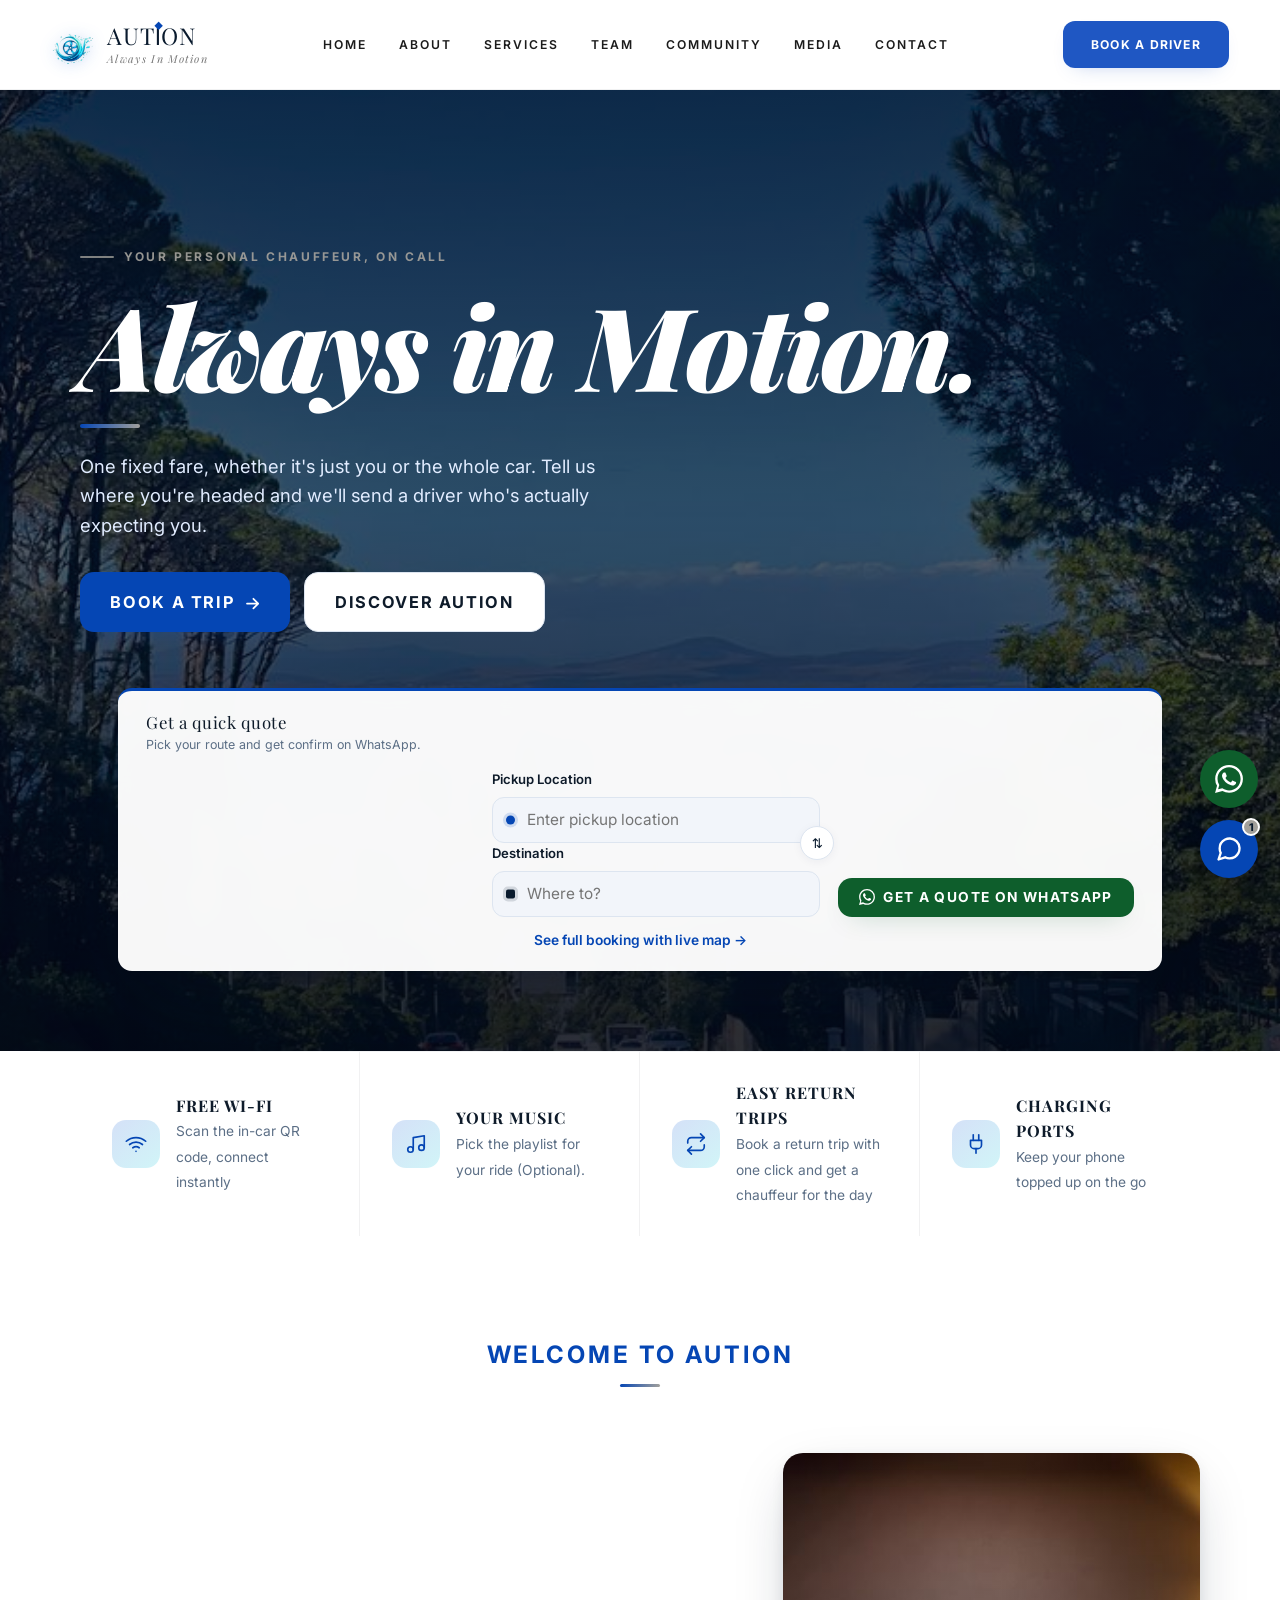
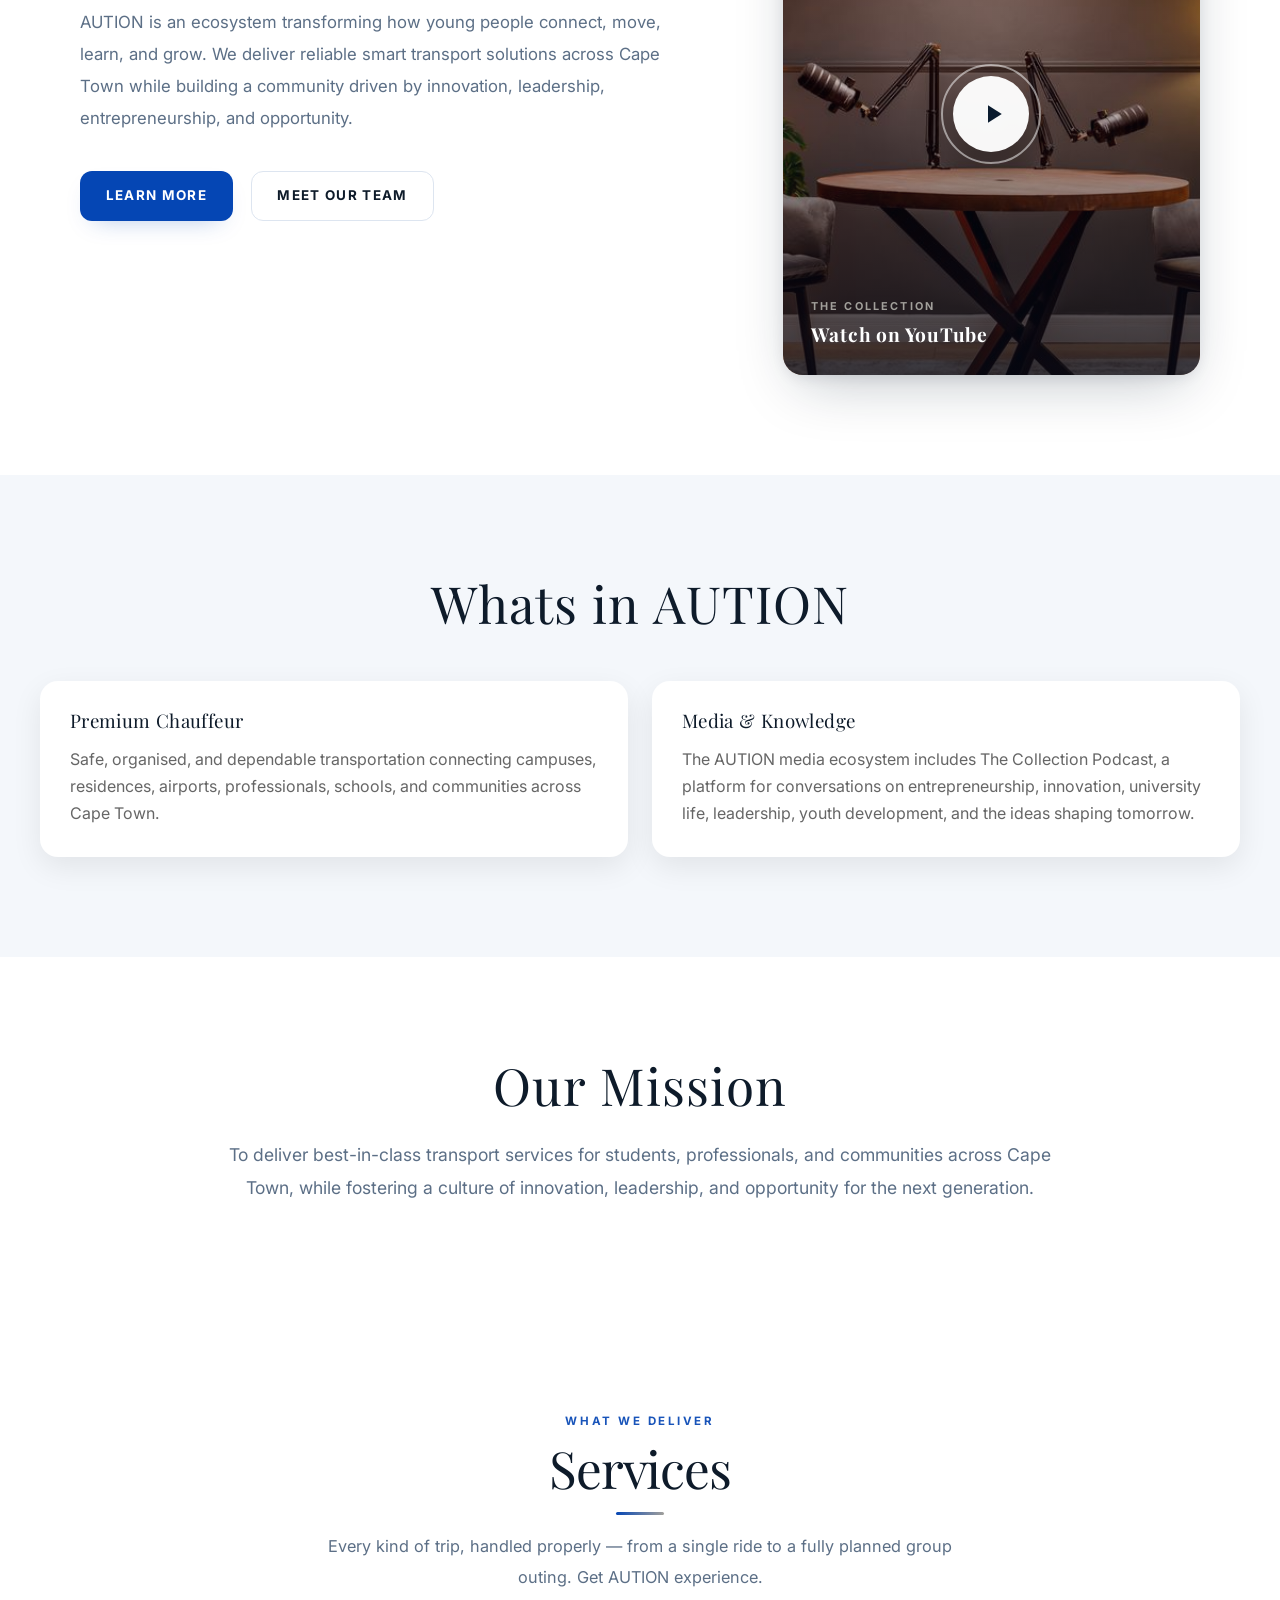
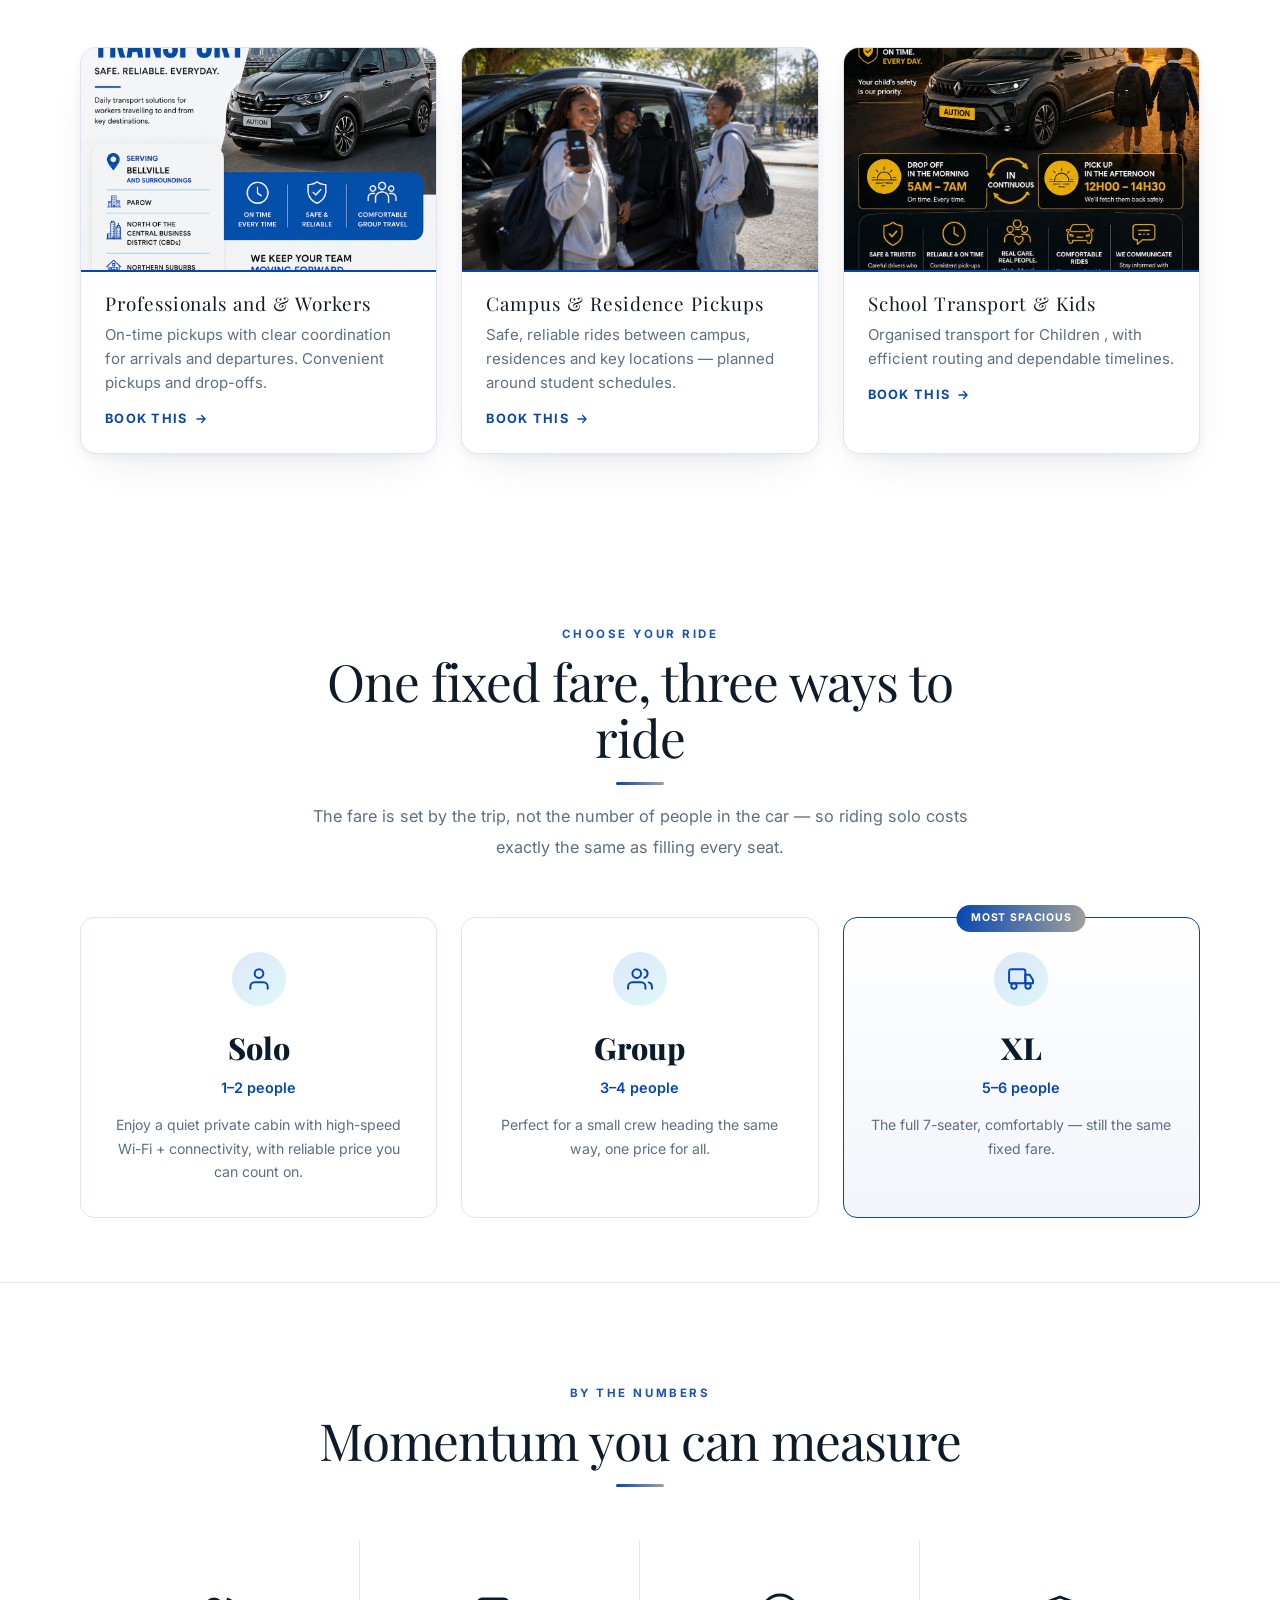
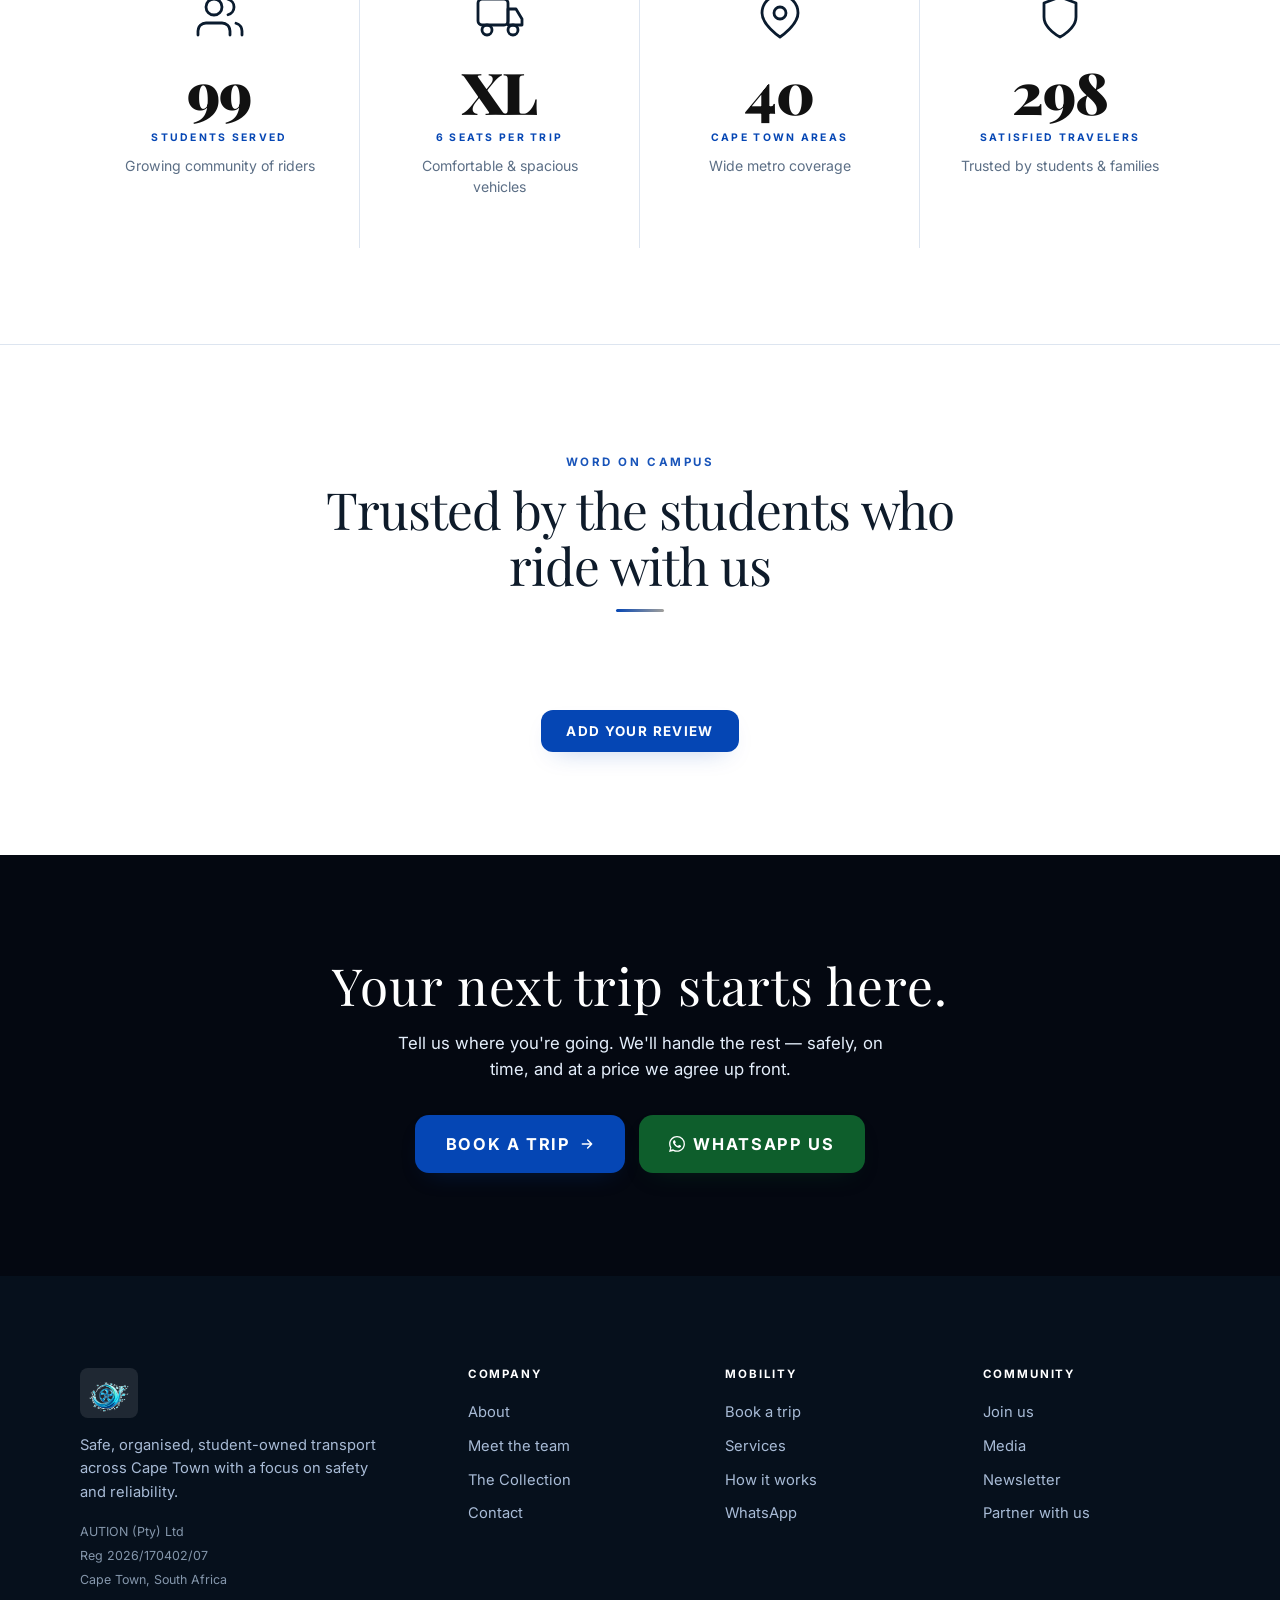
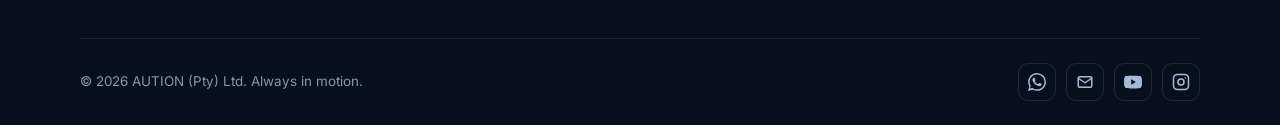
==== commit 2bdddd7c: "what a week , restructuring into a personal chauffeur" ====
--- a/aution-website/index.html
+++ b/aution-website/index.html
@@ -4,21 +4,21 @@
     <meta charset="UTF-8" />
     <meta name="viewport" content="width=device-width, initial-scale=1.0" />
     <title>
-      AUTION | Always in Motion | Transport, Community, Media & Youth
-      Development
+      AUTION | Your Personal Chauffuer in Cape Town | Reliable Fixed Fares.
+      Always in Motion.
     </title>
     <meta
       name="description"
-      content="AUTION (Pty) Ltd — Always in Motion. A Cape Town company providing reliable transport solutions, community initiatives, The Collection Podcast, and youth-focused programmes designed to connect people, create opportunities and move the future forward."
+      content="AUTION (Pty) Ltd — Always in Motion - a registered Cape Town chauffeur service with one fixed fare per ride, whether you're travelling solo or with company. Choose Solo, Group or XL, and enjoy On-Board Wi-Fi, Songs of Choice, and easy return trips on every trip"
     />
     <meta name="theme-color" content="#0A1B2E" />
     <meta
       property="og:title"
-      content="AUTION | Always in Motion | Transport, Community & Media"
+      content="AUTION | Your Personal Chauffeur in Cape Town | Fixed Far | Always in Motion"
     />
     <meta
       property="og:description"
-      content="Safe, student transport across Cape Town — plus youth development, The Collection Podcast, community events and chess coaching. Always in Motion."
+      content="Safe, reliable, and registered chauffeur service across Cape Town. One fixed fare per trip, whether you're travelling solo or with company. Choose Solo, Group or XL, and enjoy On-Board Wi-Fi, Songs of Choice, and easy return trips on every trip."
     />
     <meta
       property="og:image"
@@ -79,8 +79,7 @@
           "Youth Leadership",
           "Community Development",
           "Media",
-          "Podcast Production",
-          "Chess Coaching"
+          "Podcast Production"
         ],
         "sameAs": [
           "https://www.instagram.com/aution2026",
@@ -135,8 +134,8 @@
     <div class="topbar">
       <div class="wrap topbar-grid">
         <div class="topbar-left">
-          Student transport across Cape Town · Safe · Registered · Always in
-          Motion
+          Personal Chauffeur Service across Cape Town | Fixed Fares | On-Board
+          Wi-Fi | Songs of Choice
         </div>
         <div class="topbar-right">
           <span>Always in Motion.</span>
@@ -182,7 +181,7 @@
                 /></svg
             ></a>
             <a
-              href="https://www.instagram.com/aution2026?igsh=MXR4emF2YjE4eGlzeg=="
+              href="https://www.instagram.com/_aution?igsh=ZjdmMzdmYjhibnh2"
               target="_blank"
               rel="noopener noreferrer"
               aria-label="Instagram"
@@ -214,7 +213,7 @@
     <!-- ===== HEADER ===== -->
     <header class="header" id="nav">
       <a href="index.html" class="logo-section" aria-label="AUTION home">
-        <img src="assets/img/Web.png" alt="AUTION Logo" />
+        <img src="assets/img/AutionLogo.jpg" alt="AUTION Logo" />
         <div class="brand">
           <span class="brand-name">AUT<span class="di">I</span>ON</span>
           <span class="brand-tagline">Always In Motion</span>
@@ -250,6 +249,7 @@
       <a href="community.html" data-page="community">Community</a>
       <a href="media.html" data-page="media">Media</a>
       <a href="contact.html" data-page="contact">Contact</a>
+
       <a href="book.html" class="btn btn-primary">Book a trip</a>
     </aside>
 
@@ -261,13 +261,14 @@
           style="background-image: url(&quot;assets/img/about-story.jpg&quot;)"
         ></div>
         <div class="wrap">
-          <div class="reveal">
-            <span class="hero-eyebrow">Aution has a chauffeur for you</span>
+          <div class="hero-text reveal">
+            <span class="hero-eyebrow">Your personal chauffeur, on call</span>
             <h1>Always in Motion.</h1>
             <div class="bar"></div>
             <p class="sub">
-              Personalised and consistent student and young professional
-              transport.
+              One fixed fare, whether it's just you or the whole car. Tell us
+              where you're headed and we'll send a driver who's actually
+              expecting you.
             </p>
             <div class="hero-cta">
               <a href="book.html" class="btn btn-primary btn-lg"
@@ -291,34 +292,66 @@
           </div>
           <div class="hero-card reveal d1">
             <h3>Get a quick quote</h3>
-            <p class="hc-sub">Pick your route — we'll confirm on WhatsApp.</p>
-            <div class="field">
-              <label>Your name</label
-              ><input
-                id="qbName"
-                type="text"
-                placeholder="e.g. Lindiwe"
-                autocomplete="name"
-              />
-            </div>
-            <div class="field">
-              <label>Contact number</label
-              ><input
-                id="qbPhone"
-                type="tel"
-                placeholder="082 123 4..."
-                autocomplete="tel"
-              />
-            </div>
-            <div class="field-row">
-              <div class="field">
-                <label>Pickup</label
-                ><select id="qbFrom"></select>
-              </div>
-              <div class="field">
-                <label>Destination</label
-                ><select id="qbTo"></select>
-              </div>
+            <p class="hc-sub">Pick your route and get confirm on WhatsApp.</p>
+            <div class="loc-group" id="qbLocGroup">
+              <div class="loc-field loc-field--pickup" id="pickupRow">
+                <label for="pickup">Pickup Location</label>
+                <div class="loc-input-wrap">
+                  <span class="loc-pin" aria-hidden="true"></span>
+                  <input
+                    id="pickup"
+                    type="text"
+                    placeholder="Enter pickup location"
+                    autocomplete="off"
+                  />
+                  <button
+                    type="button"
+                    class="loc-clear"
+                    data-clear="pickup"
+                    aria-label="Clear pickup"
+                  >
+                    ✕
+                  </button>
+                  <div
+                    class="loc-suggest"
+                    id="pickupSuggest"
+                    role="listbox"
+                  ></div>
+                </div>
+              </div>
+              <div class="loc-field loc-field--dest" id="destinationRow">
+                <label for="destination">Destination</label>
+                <div class="loc-input-wrap">
+                  <span class="loc-pin" aria-hidden="true"></span>
+                  <input
+                    id="destination"
+                    type="text"
+                    placeholder="Where to?"
+                    autocomplete="off"
+                  />
+                  <button
+                    type="button"
+                    class="loc-clear"
+                    data-clear="destination"
+                    aria-label="Clear destination"
+                  >
+                    ✕
+                  </button>
+                  <div
+                    class="loc-suggest"
+                    id="destinationSuggest"
+                    role="listbox"
+                  ></div>
+                </div>
+              </div>
+              <button
+                type="button"
+                class="loc-swap"
+                id="qbSwap"
+                aria-label="Swap pickup and destination"
+              >
+                ⇅
+              </button>
             </div>
             <button class="btn btn-wa btn-block btn-lg" id="qbGo">
               <svg viewBox="0 0 24 24" fill="currentColor">
@@ -345,6 +378,132 @@
         </div>
       </section>
 
+      <!-- ON BOARD -->
+      <section class="strip">
+        <div class="wrap">
+          <div class="strip-item">
+            <div class="si">
+              <svg
+                viewBox="0 0 24 24"
+                fill="none"
+                stroke="currentColor"
+                stroke-width="1.8"
+              >
+                <path
+                  d="M5 12.55a11 11 0 0114.08 0"
+                  stroke-linecap="round"
+                  stroke-linejoin="round"
+                />
+                <path
+                  d="M1.42 9a16 16 0 0121.16 0"
+                  stroke-linecap="round"
+                  stroke-linejoin="round"
+                />
+                <path
+                  d="M8.53 16.11a6 6 0 016.95 0"
+                  stroke-linecap="round"
+                  stroke-linejoin="round"
+                />
+                <line
+                  x1="12"
+                  y1="20"
+                  x2="12.01"
+                  y2="20"
+                  stroke-linecap="round"
+                />
+              </svg>
+            </div>
+            <div>
+              <b>Free Wi-Fi</b
+              ><span>Scan the in-car QR code, connect instantly</span>
+            </div>
+          </div>
+          <div class="strip-item">
+            <div class="si">
+              <svg
+                viewBox="0 0 24 24"
+                fill="none"
+                stroke="currentColor"
+                stroke-width="1.8"
+              >
+                <path
+                  d="M9 18V5l12-2v13"
+                  stroke-linecap="round"
+                  stroke-linejoin="round"
+                />
+                <circle cx="6" cy="18" r="3" />
+                <circle cx="18" cy="16" r="3" />
+              </svg>
+            </div>
+            <div>
+              <b>Your music</b
+              ><span>Pick the playlist for your ride (Optional).</span>
+            </div>
+          </div>
+          <div class="strip-item">
+            <div class="si">
+              <svg
+                viewBox="0 0 24 24"
+                fill="none"
+                stroke="currentColor"
+                stroke-width="1.8"
+              >
+                <path
+                  d="M17 1l4 4-4 4"
+                  stroke-linecap="round"
+                  stroke-linejoin="round"
+                />
+                <path
+                  d="M3 11V9a4 4 0 014-4h14"
+                  stroke-linecap="round"
+                  stroke-linejoin="round"
+                />
+                <path
+                  d="M7 23l-4-4 4-4"
+                  stroke-linecap="round"
+                  stroke-linejoin="round"
+                />
+                <path
+                  d="M21 13v2a4 4 0 01-4 4H3"
+                  stroke-linecap="round"
+                  stroke-linejoin="round"
+                />
+              </svg>
+            </div>
+            <div>
+              <b>Easy return trips</b
+              ><span
+                >Book a return trip with one click and get a chauffeur for the
+                day</span
+              >
+            </div>
+          </div>
+          <div class="strip-item">
+            <div class="si">
+              <svg
+                viewBox="0 0 24 24"
+                fill="none"
+                stroke="currentColor"
+                stroke-width="1.8"
+              >
+                <path d="M12 22v-5" stroke-linecap="round" />
+                <path d="M9 8V2" stroke-linecap="round" />
+                <path d="M15 8V2" stroke-linecap="round" />
+                <path
+                  d="M18 8v5a4 4 0 01-4 4h-4a4 4 0 01-4-4V8z"
+                  stroke-linecap="round"
+                  stroke-linejoin="round"
+                />
+              </svg>
+            </div>
+            <div>
+              <b>Charging ports</b
+              ><span>Keep your phone topped up on the go</span>
+            </div>
+          </div>
+        </div>
+      </section>
+
       <!-- WELCOME TO AUTION -->
       <section class="welcome">
         <div class="welcome-eyebrow">
@@ -354,9 +513,9 @@
           <div class="welcome-text">
             <p class="sub">
               AUTION is an ecosystem transforming how young people connect,
-              move, learn, and grow. We deliver reliable transport solutions
-              across Cape Town while building a community driven by innovation,
-              leadership, entrepreneurship, and opportunity.
+              move, learn, and grow. We deliver reliable smart transport
+              solutions across Cape Town while building a community driven by
+              innovation, leadership, entrepreneurship, and opportunity.
             </p>
             <div class="welcome-actions">
               <a href="about.html" class="btn btn-primary">Learn More</a>
@@ -396,7 +555,7 @@
         <h2>Whats in AUTION</h2>
         <div class="vision-grid">
           <div class="vision-card">
-            <h3>Premium Mobility</h3>
+            <h3>Premium Chauffeur</h3>
             <p>
               Safe, organised, and dependable transportation connecting
               campuses, residences, airports, professionals, schools, and
@@ -406,18 +565,10 @@
           <div class="vision-card">
             <h3>Media &amp; Knowledge</h3>
             <p>
-              The Collection Podcast along side the Aution Community shares
-              conversations on entrepreneurship, innovation, university life,
-              leadership, youth development, and the ideas shaping tomorrow.
-            </p>
-          </div>
-
-          <div class="vision-card">
-            <h3>Chess Coaching</h3>
-            <p>
-              Join our Chess Coaching Programme that are held weekly at Unibell
-              Residence , where students can develop their strategic thinking
-              and chess competative skills.
+              The AUTION media ecosystem includes The Collection Podcast, a
+              platform for conversations on entrepreneurship, innovation,
+              university life, leadership, youth development, and the ideas
+              shaping tomorrow.
             </p>
           </div>
         </div>
@@ -427,9 +578,10 @@
       <section class="mission">
         <h2>Our Mission</h2>
         <p>
-          To build intelligent systems, trusted services, and empowering
-          communities that help people move, learn, connect, and create
-          opportunities while shaping a smarter future for Africa.
+          To deliver best-in-class transport services for students,
+          professionals, and communities across Cape Town, while fostering a
+          culture of innovation, leadership, and opportunity for the next
+          generation.
         </p>
       </section>
 
@@ -442,7 +594,7 @@
             <div class="bar"></div>
             <p>
               Every kind of trip, handled properly — from a single ride to a
-              fully planned group outing.
+              fully planned group outing. Get AUTION experience.
             </p>
           </div>
           <div class="grid g-3">
@@ -537,9 +689,107 @@
         </div>
       </section>
 
+      <!-- RIDE TIERS -->
+      <section class="band-sm tiers-section">
+        <div class="wrap">
+          <div class="sec-title reveal">
+            <span class="eyebrow">Choose your ride</span>
+            <h2>One fixed fare, three ways to ride</h2>
+            <div class="bar"></div>
+            <p>
+              The fare is set by the trip, not the number of people in the car —
+              so riding solo costs exactly the same as filling every seat.
+            </p>
+          </div>
+          <div class="tiers-grid">
+            <div class="tier-card reveal">
+              <div class="tier-icon">
+                <svg
+                  viewBox="0 0 24 24"
+                  fill="none"
+                  stroke="currentColor"
+                  stroke-width="1.8"
+                >
+                  <path
+                    d="M20 21v-2a4 4 0 00-4-4H8a4 4 0 00-4 4v2"
+                    stroke-linecap="round"
+                    stroke-linejoin="round"
+                  />
+                  <circle cx="12" cy="7" r="4" />
+                </svg>
+              </div>
+              <div class="tier-name">Solo</div>
+              <div class="tier-range">1–2 people</div>
+              <p class="tier-desc">
+                Enjoy a quiet private cabin with high-speed Wi-Fi +
+                connectivity, with reliable price you can count on.
+              </p>
+            </div>
+            <div class="tier-card reveal d1">
+              <div class="tier-icon">
+                <svg
+                  viewBox="0 0 24 24"
+                  fill="none"
+                  stroke="currentColor"
+                  stroke-width="1.8"
+                >
+                  <path
+                    d="M17 21v-2a4 4 0 00-4-4H5a4 4 0 00-4 4v2"
+                    stroke-linecap="round"
+                    stroke-linejoin="round"
+                  />
+                  <circle cx="9" cy="7" r="4" />
+                  <path
+                    d="M23 21v-2a4 4 0 00-3-3.87"
+                    stroke-linecap="round"
+                    stroke-linejoin="round"
+                  />
+                  <path
+                    d="M16 3.13a4 4 0 010 7.75"
+                    stroke-linecap="round"
+                    stroke-linejoin="round"
+                  />
+                </svg>
+              </div>
+              <div class="tier-name">Group</div>
+              <div class="tier-range">3–4 people</div>
+              <p class="tier-desc">
+                Perfect for a small crew heading the same way, one price for
+                all.
+              </p>
+            </div>
+            <div class="tier-card tier-card--xl reveal d2">
+              <div class="tier-badge">Most spacious</div>
+              <div class="tier-icon">
+                <svg
+                  viewBox="0 0 24 24"
+                  fill="none"
+                  stroke="currentColor"
+                  stroke-width="1.8"
+                >
+                  <rect x="1" y="3" width="15" height="13" rx="2" />
+                  <path d="M16 8h4l3 5v3h-7V8z" />
+                  <circle cx="5.5" cy="18.5" r="2.5" />
+                  <circle cx="18.5" cy="18.5" r="2.5" />
+                </svg>
+              </div>
+              <div class="tier-name">XL</div>
+              <div class="tier-range">5–6 people</div>
+              <p class="tier-desc">
+                The full 7-seater, comfortably — still the same fixed fare.
+              </p>
+            </div>
+          </div>
+        </div>
+      </section>
       <!-- STATS -->
       <section class="stats-pro-section">
         <div class="wrap">
+          <div class="sec-title reveal">
+            <span class="eyebrow">By the numbers</span>
+            <h2>Momentum you can measure</h2>
+            <div class="bar"></div>
+          </div>
           <div class="stats-pro">
             <div class="stat-pro reveal">
               <div class="stat-pro-icon">
@@ -549,10 +799,13 @@
                   <path d="M23 21v-2a4 4 0 00-3-3.87M16 3.13a4 4 0 010 7.75" />
                 </svg>
               </div>
-              <div class="stat-pro-num">100+</div>
+              <div class="stat-pro-num" data-count="100">
+                <span class="count-target">0</span>+
+              </div>
               <div class="stat-pro-label">Students Served</div>
               <div class="stat-pro-desc">Growing community of riders</div>
             </div>
+
             <div class="stat-pro reveal d1">
               <div class="stat-pro-icon">
                 <svg viewBox="0 0 24 24">
@@ -575,17 +828,22 @@
                   <circle cx="12" cy="10" r="3" />
                 </svg>
               </div>
-              <div class="stat-pro-num">40+</div>
+              <div class="stat-pro-num" data-count="40">
+                <span class="count-target">0</span>+
+              </div>
               <div class="stat-pro-label">Cape Town Areas</div>
               <div class="stat-pro-desc">Wide metro coverage</div>
             </div>
+
             <div class="stat-pro reveal d3">
               <div class="stat-pro-icon">
                 <svg viewBox="0 0 24 24">
                   <path d="M12 22s8-4 8-10V5l-8-3-8 3v7c0 6 8 10 8 10z" />
                 </svg>
               </div>
-              <div class="stat-pro-num">300+</div>
+              <div class="stat-pro-num" data-count="300">
+                <span class="count-target">0</span>+
+              </div>
               <div class="stat-pro-label">Satisfied Travelers</div>
               <div class="stat-pro-desc">
                 Trusted by students &amp; families
@@ -596,50 +854,78 @@
       </section>
 
       <!-- TESTIMONIALS -->
-      <section class="band">
+      <section class="band testimonials-pro" id="reviews">
         <div class="wrap">
           <div class="sec-title reveal">
             <span class="eyebrow">Word on campus</span>
             <h2>Trusted by the students who ride with us</h2>
             <div class="bar"></div>
           </div>
-          <div class="grid g-3">
-            <div class="quote reveal">
-              <div class="stars">★★★★★</div>
-              <p>
-                "Booked an airport run for 6am and they were outside res at
-                5:45. Calm driver, fair price, zero stress."
-              </p>
-              <div class="who">
-                <span class="av">LM</span>
-                <div><b>Lindiwe M.</b><span>UWC · 3rd year</span></div>
-              </div>
-            </div>
-            <div class="quote reveal d1">
-              <div class="stars">★★★★★</div>
-              <p>
-                "We needed the whole society across town. One WhatsApp, sorted.
-                Everyone arrived together and on time."
-              </p>
-              <div class="who">
-                <span class="av">TK</span>
-                <div><b>Thabo K.</b><span>UWC · Society lead</span></div>
-              </div>
-            </div>
-            <div class="quote reveal d2">
-              <div class="stars">★★★★★</div>
-              <p>
-                "As a parent, knowing it's a registered company with trip
-                details shared makes a real difference."
-              </p>
-              <div class="who">
-                <span class="av">AD</span>
-                <div><b>Advocate</b><span>Student · cape town</span></div>
-              </div>
-            </div>
+
+          <!-- Cards are rendered by reviewsMarquee() in main.js (base
+               reviews + anything a visitor has added), then duplicated
+               once so the CSS animation below loops seamlessly. -->
+          <div class="reviews-marquee">
+            <div class="marquee-track" id="reviewsTrack"></div>
+          </div>
+
+          <div class="reviews-actions">
+            <button class="btn btn-primary" id="addReviewBtn">
+              Add your review
+            </button>
           </div>
         </div>
       </section>
+
+      <!-- ADD REVIEW MODAL -->
+      <div class="review-modal-backdrop" id="reviewModalBackdrop"></div>
+      <div
+        class="review-modal"
+        id="reviewModal"
+        role="dialog"
+        aria-label="Add your review"
+      >
+        <button
+          class="review-modal-close"
+          id="reviewModalClose"
+          aria-label="Close"
+        >
+          ✕
+        </button>
+        <h3>Share your experience</h3>
+        <p class="review-modal-sub">
+          This opens WhatsApp with your review pre-filled, and adds it to the
+          scrolling reviews above right away.
+        </p>
+        <div class="field">
+          <label>Your rating</label>
+          <div class="star-picker" id="starPicker">
+            <button type="button" data-star="1">★</button>
+            <button type="button" data-star="2">★</button>
+            <button type="button" data-star="3">★</button>
+            <button type="button" data-star="4">★</button>
+            <button type="button" data-star="5">★</button>
+          </div>
+        </div>
+        <div class="field">
+          <label>Your name</label
+          ><input type="text" id="revName" placeholder="e.g. Lindiwe M." />
+        </div>
+        <div class="field">
+          <label>Campus / role</label
+          ><input type="text" id="revRole" placeholder="e.g. UWC · 3rd year" />
+        </div>
+        <div class="field">
+          <label>Your review</label
+          ><textarea
+            id="revText"
+            placeholder="Tell other students about your trip…"
+          ></textarea>
+        </div>
+        <button class="btn btn-wa btn-block" id="revSubmit">
+          Send review on WhatsApp
+        </button>
+      </div>
 
       <section class="cta">
         <div
@@ -906,5 +1192,13 @@
     </footer>
 
     <script src="js/main.js"></script>
+    <!--
+      animations.js is a separate, presentation-only file: scroll-reveal and
+      micro-interactions layered on top of the markup above. All real content
+      (copy, pricing, services, structured data) lives in this HTML file and
+      main.js, so search engines index the same page whether or not this
+      script runs. Kept separate so animation tweaks never risk booking logic.
+    -->
+    <script src="js/animations.js" defer></script>
   </body>
 </html>
--- a/aution-website/css/style.css
+++ b/aution-website/css/style.css
@@ -16,7 +16,7 @@
 }
 :root{
   --navy:#0A1B2E; --navy-2:#0E2440; --navy-deep:#06101C;
-  --blue:#1250c2; --blue-2:#0F48C0; --cyan:#00C6D7;
+  --blue:#0546b4; --blue-2:#08183b; --cyan:#a2a09b;
   --ink:#0E1B2A; --slate:#5C6F86; --slate-2:#8597AC;
   --cloud:#F2F5FA; --cloud-2:#E8EEF6; --white:#fff; --line:#DDE5F0;
   --dline:rgba(255,255,255,.10); --dmute:#A8BBD6;
@@ -65,7 +65,7 @@
   font-weight:700;font-size:.84rem;padding:.82rem 1.6rem;border-radius:4px;letter-spacing:.1em;text-transform:uppercase;
   transition:transform .25s var(--ease),box-shadow .25s var(--ease),background .25s,color .25s,border-color .25s}
 .btn svg{width:16px;height:16px}
-.btn-primary{background:var(--blue);color:#fff;box-shadow:0 10px 24px -10px rgba(30,91,255,.6)}
+.btn-primary{background:var(--blue);color:#fff;box-shadow:0 10px 24px -10px rgba(16, 20, 31, 0.6)}
 .btn-primary:hover{background:var(--blue-2);transform:translateY(-2px);box-shadow:0 16px 30px -10px rgba(30,91,255,.65)}
 .btn-ghost{border:1.5px solid var(--line);color:var(--ink);background:#fff}
 .btn-ghost:hover{border-color:var(--blue);color:var(--blue);transform:translateY(-2px)}
@@ -178,6 +178,8 @@
 .hero-card .field input,.hero-card .field select{padding:.7rem .9rem;font-size:.88rem;width:100%}
 .hero-card>.field-row{grid-column:3/5;display:grid;grid-template-columns:1fr 1fr;gap:12px;margin-bottom:0}
 .hero-card>.field-row>.field{margin-bottom:0}
+.hero-card>.loc-group{grid-column:3/5;margin-bottom:0}
+.hero-card>.loc-group .loc-field{margin-bottom:0}
 .hero-card>#qbGo{grid-column:5;align-self:end;white-space:nowrap;padding:.72rem 1.3rem;font-size:.86rem}
 .hero-card>#qbFull{grid-column:1/-1;text-align:center;margin-top:10px;font-size:.8rem;color:var(--blue)}
 
@@ -249,6 +251,24 @@
   font-weight:700;color:#fff;line-height:1.3;margin:0;letter-spacing:.04em}
 
 /* ===== vision cards ===== */
+/* ===== Ride tiers (Solo / Group / XL) ===== */
+.tiers-grid{display:grid;grid-template-columns:repeat(3,1fr);gap:24px;margin-top:8px}
+.tier-card{position:relative;background:#fff;border:1.5px solid var(--line);border-radius:14px;
+  padding:34px 26px;text-align:center;transition:transform .3s var(--ease),box-shadow .3s var(--ease),border-color .3s}
+.tier-card:hover{transform:translateY(-6px);box-shadow:var(--shadow-lg);border-color:var(--blue)}
+.tier-card--xl{border-color:var(--blue);background:linear-gradient(180deg,#fff,var(--cloud))}
+.tier-badge{position:absolute;top:-13px;left:50%;transform:translateX(-50%);background:var(--grad);
+  color:#fff;font-size:.66rem;font-weight:700;letter-spacing:.08em;text-transform:uppercase;
+  padding:5px 14px;border-radius:999px;white-space:nowrap}
+.tier-icon{width:54px;height:54px;margin:0 auto 18px;border-radius:50%;
+  background:linear-gradient(140deg,rgba(20,88,214,.14),rgba(0,198,215,.12));color:var(--blue);
+  display:flex;align-items:center;justify-content:center}
+.tier-icon svg{width:26px;height:26px}
+.tier-name{font-family:'Playfair Display',serif;font-weight:800;font-size:1.9rem;color:var(--navy)}
+.tier-range{font-size:.9rem;font-weight:600;color:var(--blue);margin:4px 0 14px}
+.tier-desc{font-size:.88rem;color:var(--slate);line-height:1.65}
+@media (max-width:820px){.tiers-grid{grid-template-columns:1fr;gap:16px}.tier-card{padding:26px 22px}}
+
 .vision{padding:100px 24px;background:#F4F7FB;text-align:center}
 .vision h2{font-size:clamp(2rem,4vw,3.2rem);color:var(--ink);margin-bottom:0}
 .vision-grid{max-width:1200px;margin:50px auto 0;display:grid;
@@ -307,6 +327,36 @@
 .stat .num{font-family:'Playfair Display',Georgia,serif;font-size:clamp(2.6rem,5.5vw,4rem);font-weight:800;line-height:1;
   background:var(--grad);-webkit-background-clip:text;background-clip:text;color:transparent;font-variant-numeric:tabular-nums;letter-spacing:.04em}
 .stat .lbl{font-size:.74rem;letter-spacing:.12em;text-transform:uppercase;color:var(--dmute);margin-top:10px;font-weight:700;font-family:'Inter',sans-serif}
+/* ===== Modern-classic stats + testimonials ===== */
+.stat-pro{transition:transform .35s var(--ease), box-shadow .35s var(--ease)}
+.stat-pro:hover{transform:translateY(-6px)}
+.stat-pro-num{font-family:'Playfair Display',serif;font-weight:800;font-size:2.6rem;color:var(--navy)}
+
+.extra-review{display:none}
+.reviews-grid.expanded .extra-review{display:flex}
+
+.quote{position:relative;overflow:hidden}
+.quote::before{content:"\201C";position:absolute;top:-10px;right:14px;font-family:'Playfair Display',serif;
+  font-size:5rem;color:var(--line);line-height:1;z-index:0}
+.quote p{position:relative;z-index:1}
+
+.reviews-actions{display:flex;justify-content:center;gap:14px;margin-top:34px;flex-wrap:wrap}
+
+.review-modal-backdrop{position:fixed;inset:0;background:rgba(10,27,46,.55);z-index:90;
+  display:none;opacity:0;transition:opacity .25s var(--ease)}
+.review-modal-backdrop.open{display:block;opacity:1}
+.review-modal{position:fixed;top:50%;left:50%;transform:translate(-50%,-46%);width:min(92vw,480px);
+  background:#fff;border-radius:14px;box-shadow:var(--shadow-lg);padding:30px 26px;z-index:91;
+  display:none;opacity:0;transition:opacity .25s var(--ease), transform .25s var(--ease);
+  max-height:88vh;overflow-y:auto}
+.review-modal.open{display:block;opacity:1;transform:translate(-50%,-50%)}
+.review-modal h3{font-family:'Playfair Display',serif;font-size:1.5rem;margin:0 0 6px;color:var(--navy)}
+.review-modal-sub{font-size:.85rem;color:var(--slate);margin:0 0 20px}
+.review-modal-close{position:absolute;top:16px;right:16px;width:28px;height:28px;border:none;
+  border-radius:50%;background:var(--cloud);color:var(--slate);cursor:pointer}
+.star-picker{display:flex;gap:6px;font-size:1.6rem}
+.star-picker button{border:none;background:none;color:var(--line);cursor:pointer;line-height:1;padding:0;transition:color .15s}
+.star-picker button.on{color:#e8b93f}
 
 /* ===== split feature ===== */
 .split{display:grid;grid-template-columns:1fr 1fr;gap:clamp(32px,5vw,60px);align-items:center}
@@ -373,6 +423,54 @@
 .field input:focus,.field select:focus,.field textarea:focus{outline:none;border-color:var(--blue);background:#fff}
 .field textarea{resize:vertical;min-height:92px}
 .field-row{display:grid;grid-template-columns:1fr 1fr;gap:14px}
+
+/* ===== Uber-style location search (Book a Trip) ===== */
+.loc-group{position:relative}
+.loc-field{margin-bottom:15px}
+.loc-field label{display:block;font-size:.82rem;font-weight:600;margin-bottom:7px}
+.loc-field label .req{color:var(--blue)}
+.loc-input-wrap{position:relative}
+.loc-pin{position:absolute;left:14px;top:50%;transform:translateY(-50%);width:9px;height:9px;
+  border-radius:50%;background:var(--blue);box-shadow:0 0 0 3px rgba(5,70,180,.15);pointer-events:none;z-index:1}
+.loc-field--dest .loc-pin{border-radius:2px;background:var(--navy);box-shadow:0 0 0 3px rgba(10,27,46,.14)}
+.loc-input-wrap input{width:100%;font-family:'Inter',sans-serif;font-size:.96rem;color:var(--ink);
+  background:var(--cloud);border:1.5px solid var(--line);border-radius:4px;
+  padding:.78rem 2.1rem .78rem 2.1rem;transition:border-color .2s,background .2s}
+.loc-input-wrap input:focus{outline:none;border-color:var(--blue);background:#fff}
+.loc-clear{position:absolute;right:10px;top:50%;transform:translateY(-50%);width:20px;height:20px;
+  border-radius:50%;border:none;background:var(--line);color:var(--slate);font-size:11px;line-height:1;
+  cursor:pointer;display:none;align-items:center;justify-content:center;padding:0}
+.loc-field.has-value .loc-clear{display:flex}
+.loc-clear:hover{background:var(--slate-2);color:#fff}
+
+.loc-swap{position:absolute;right:-14px;top:50%;transform:translateY(-50%);width:34px;height:34px;
+  border-radius:50%;border:1.5px solid var(--line);background:#fff;color:var(--navy);
+  display:flex;align-items:center;justify-content:center;cursor:pointer;box-shadow:var(--shadow);
+  transition:transform .2s,border-color .2s;z-index:3}
+.loc-swap:hover{border-color:var(--blue);color:var(--blue);transform:translateY(-50%) rotate(180deg)}
+
+.loc-suggest{position:absolute;left:0;right:0;top:calc(100% + 6px);background:#fff;
+  border:1px solid var(--line);border-radius:var(--r);box-shadow:var(--shadow-lg);
+  max-height:300px;overflow-y:auto;z-index:30;display:none;padding:6px}
+.loc-suggest.open{display:block}
+.loc-suggest-label{font-size:.68rem;font-weight:700;letter-spacing:.08em;text-transform:uppercase;
+  color:var(--slate-2);padding:8px 10px 4px}
+.loc-item{display:flex;align-items:center;justify-content:space-between;gap:10px;padding:9px 10px;
+  border-radius:6px;cursor:pointer}
+.loc-item:hover,.loc-item.active{background:var(--cloud)}
+.loc-item-main{display:flex;align-items:center;gap:10px;min-width:0}
+.loc-item-ico{width:28px;height:28px;border-radius:50%;background:rgba(5,70,180,.08);color:var(--blue);
+  display:flex;align-items:center;justify-content:center;flex:none;font-size:13px}
+.loc-item-name{font-size:.9rem;font-weight:600;color:var(--ink);white-space:nowrap;overflow:hidden;text-overflow:ellipsis}
+.loc-item-name mark{background:none;color:var(--blue);font-weight:700}
+.loc-item-km{font-size:.76rem;font-weight:600;color:var(--slate);white-space:nowrap;flex:none}
+.loc-empty{padding:18px 10px;text-align:center;color:var(--slate);font-size:.85rem}
+.loc-suggest::-webkit-scrollbar{width:6px}
+.loc-suggest::-webkit-scrollbar-thumb{background:var(--line);border-radius:6px}
+
+@media (max-width:640px){
+  .loc-swap{right:6px}
+}
 .form-note{font-size:.82rem;color:var(--slate);margin-top:14px;display:flex;gap:8px;align-items:flex-start}
 .form-note svg{width:15px;height:15px;color:var(--blue);flex:none;margin-top:3px}
 #map{height:520px;width:100%;border-radius:var(--r);border:1px solid var(--line);background:var(--cloud-2);z-index:1}
@@ -494,6 +592,7 @@
   .hero .wrap{padding-block:clamp(56px,9vw,90px) clamp(36px,5vw,56px)}
   .hero-card{grid-template-columns:1fr 1fr;margin-inline:0}
   .hero-card>.field-row{grid-column:1/-1;grid-template-columns:1fr 1fr}
+  .hero-card>.loc-group{grid-column:1/-1}
   .hero-card>#qbGo{grid-column:1/-1}
   .book-layout #map{height:380px;order:-1}
   .strip .wrap{grid-template-columns:repeat(2,1fr)}
@@ -510,6 +609,7 @@
   .hero h1{white-space:normal;font-size:clamp(3rem,11vw,4.6rem);margin-bottom:1.2rem}
   .hero-card{grid-template-columns:1fr}
   .hero-card>.field-row{grid-column:1;grid-template-columns:1fr}
+  .hero-card>.loc-group{grid-column:1}
   .hero-card>#qbGo{grid-column:1}
   .welcome-layout{grid-template-columns:1fr;gap:36px}
   .welcome-text{text-align:center}
@@ -891,7 +991,7 @@
 
   /* ── Hero (index) ── */
   .hero .wrap{padding-block:clamp(80px,15vw,120px) clamp(32px,5vw,52px)}
-  .hero h1{white-space:normal;font-size:clamp(2.8rem,10vw,4.2rem)}
+  .hero h1{white-space:normal;font-size:clamp(2.8rem,9vw,4.2rem)}
   .hero-cta{flex-direction:column;gap:10px;align-items:stretch}
   .hero-cta .btn{width:100%;justify-content:center;flex:unset;min-width:unset}
   /* Hero booking card — single column */
@@ -900,9 +1000,10 @@
     padding:18px 16px;
     border-radius:12px;
     margin-inline:0;
-    row-gap:12px;
+    row-gap:2px;
   }
   .hero-card>.field-row{grid-column:auto;grid-template-columns:1fr}
+  .hero-card>.loc-group{grid-column:auto}
   .hero-card>#qbGo{grid-column:auto;width:100%}
   .hero-card>#qbFull{grid-column:auto}
 
@@ -1121,3 +1222,198 @@
   .team-grid{gap:24px 10px}
   .image-wrapper{width:min(115px,62%)}
 }
+
+/* ================================================================
+   PREMIUM CHAUFFEUR — LUXURY REFINEMENT OVERRIDES
+   -------------------------------------------------------------
+   Everything below is additive. No HTML, IDs, classes, JS hooks,
+   grid structure, or breakpoint logic changes — only how things
+   look. Every rule here was checked against the existing mobile
+   media queries above and deliberately avoids any property they
+   already control (grid-template-columns, padding on .band/
+   .hero-card/.card/.svc-body, min-height on buttons, etc.) so
+   responsiveness is untouched. Goal: soften every hard edge and
+   harsh shadow, round every corner, and let the existing navy/
+   blue brand breathe instead of shout.
+   ================================================================ */
+
+/* ---------- 1. Foundation: softer elevation + rounder geometry ----------
+   --r already drives .svc/.card/.form-card/.step/#map/.media-frame,
+   so this one change alone rounds a large share of the site. */
+:root{
+  --r:16px;
+  --shadow:0 2px 10px rgba(16,38,74,.05),0 18px 44px -22px rgba(16,38,74,.16);
+  --shadow-lg:0 30px 70px -26px rgba(16,38,74,.24),0 8px 24px -14px rgba(16,38,74,.08);
+  --ease-lux:cubic-bezier(.25,.46,.45,.94);
+}
+
+/* ---------- 2. Typography: hierarchy through weight/spacing/opacity, not size ---------- */
+h1,h2,h3,h4,h5{letter-spacing:.02em}
+.sec-title .eyebrow,.hero-eyebrow,.split .eyebrow,.editorial-label,.ab-label{opacity:.92}
+.sec-title p,.welcome-text p,.editorial-p,.ab-hero-text p{line-height:1.9}
+
+/* ---------- 3. Buttons: tactile, rounded, quiet hover — no glow, no bounce ---------- */
+.btn{
+  border-radius:12px;
+  transition:transform .28s var(--ease-lux),box-shadow .28s var(--ease-lux),
+    background .28s var(--ease-lux),color .28s var(--ease-lux),border-color .28s var(--ease-lux);
+}
+.btn-lg{border-radius:14px}
+.btn-primary{box-shadow:0 10px 26px -14px rgba(5,70,180,.38)}
+.btn-primary:hover{transform:translateY(-2px);box-shadow:0 16px 34px -16px rgba(5,70,180,.42);background:var(--blue-2)}
+.btn-ghost:hover,.btn-light:hover{transform:translateY(-2px)}
+.btn-wa{box-shadow:0 10px 26px -14px rgba(14,94,44,.35)}
+.btn-wa:hover{box-shadow:0 16px 34px -16px rgba(14,94,44,.4)}
+.trip-btn{border-radius:12px;box-shadow:0 8px 20px -12px rgba(31,87,195,.35)}
+.trip-btn:hover{box-shadow:0 14px 28px -14px rgba(31,87,195,.4)}
+
+/* ---------- 4. Navigation: quiet glass, not a hard white bar ---------- */
+.header{
+  background:rgba(255,255,255,.86);
+  -webkit-backdrop-filter:blur(14px) saturate(160%);
+  backdrop-filter:blur(14px) saturate(160%);
+  border-bottom:1px solid rgba(13,27,42,.06);
+  transition:box-shadow .3s var(--ease-lux),background .3s var(--ease-lux);
+}
+.header.scrolled{background:rgba(255,255,255,.94);box-shadow:0 12px 36px -26px rgba(16,38,74,.3)}
+.nav-menu a{transition:color .25s var(--ease-lux)}
+.nav-menu a.active::after{transition:opacity .25s var(--ease-lux)}
+
+/* ---------- 5. Hero: keep the photo, soften what sits on top of it ---------- */
+.hero-eyebrow::before{opacity:.85}
+.hero-card{box-shadow:0 40px 90px -30px rgba(6,16,32,.42),0 6px 20px -8px rgba(6,16,32,.14)}
+
+/* ---------- 6. Booking widget: airport-lounge calm, not a form ---------- */
+.form-card{border-radius:20px;box-shadow:var(--shadow-lg);border-color:rgba(13,27,42,.06)}
+.field input,.field select,.field textarea,
+.loc-input-wrap input{
+  border-radius:12px;
+  transition:border-color .25s var(--ease-lux),box-shadow .25s var(--ease-lux),background .25s var(--ease-lux);
+}
+.field input:focus,.field select:focus,.field textarea:focus,
+.loc-input-wrap input:focus{box-shadow:0 0 0 4px rgba(5,70,180,.1)}
+.loc-suggest{border-radius:16px;box-shadow:var(--shadow-lg)}
+.loc-swap{box-shadow:var(--shadow)}
+.est{border-radius:16px}
+.review-modal{border-radius:20px}
+
+/* ---------- 7. Cards: floating, soft-shadowed, no harsh black accents ---------- */
+.svc,.card,.quote,.step,.opp,.contact-item,.tier-card,.ep,.team-card,.vision-card,.story-card,.why-card{
+  transition:transform .32s var(--ease-lux),box-shadow .32s var(--ease-lux),border-color .32s var(--ease-lux);
+}
+.svc-body{border-top-color:var(--blue)}
+.card{border-left-color:var(--blue)}
+.step{border-left-color:var(--blue)}
+.quote{border-top-color:var(--blue)}
+.stats-pro-section{border-top:1px solid var(--line)}
+.stat-pro-icon svg{stroke:var(--navy)}
+.svc:hover,.card:hover,.quote:hover,.tier-card:hover,.team-card:hover,.vision-card:hover,.story-card:hover,.why-card:hover{
+  box-shadow:var(--shadow-lg);
+}
+.opp:hover,.contact-item:hover{box-shadow:var(--shadow)}
+
+/* ---------- 8. Footer: more room to breathe, quieter dividers ---------- */
+.footer{padding-top:clamp(64px,8vw,92px)}
+.foot-top{border-bottom-color:rgba(255,255,255,.08)}
+.foot-col a{transition:color .25s var(--ease-lux),padding-left .25s var(--ease-lux)}
+
+/* ---------- 9. Motion: everything settles instead of snapping ---------- */
+.fab-btn,.chat-panel,.mobile-menu,.toast{transition-timing-function:var(--ease-lux)}
+
+/* ================================================================
+   REVIEWS — sliding marquee (rebuilt from scratch)
+   -------------------------------------------------------------
+   Cards are generated by reviewsMarquee() in main.js and duplicated
+   once, so translateX(-50%) loops seamlessly no matter how many
+   reviews exist. Three visual variants cycle for contrast: a full
+   photo-style backdrop, a frosted-glass panel over a blurred photo,
+   and a lighter card with a small photo "chip" to one side — all
+   using warm charcoal-grey gradients (car-interior tone) as a
+   placeholder in place of real photography. Swap in real photos by
+   setting a background-image on .rc-media per card when ready.
+   ================================================================ */
+.reviews-marquee{
+  position:relative;overflow:hidden;margin-top:8px;padding:8px 0 28px;
+  -webkit-mask-image:linear-gradient(90deg,transparent,#000 5%,#000 95%,transparent);
+  mask-image:linear-gradient(90deg,transparent,#000 5%,#000 95%,transparent);
+}
+.marquee-track{display:flex;gap:22px;width:max-content;animation:auReviewScroll 48s linear infinite}
+.reviews-marquee:hover .marquee-track{animation-play-state:paused}
+@keyframes auReviewScroll{from{transform:translateX(0)}to{transform:translateX(-50%)}}
+
+.review-card{
+  position:relative;flex:none;width:340px;min-height:280px;border-radius:20px;
+  overflow:hidden;display:flex;flex-direction:column;justify-content:flex-end;
+  box-shadow:var(--shadow);
+}
+.review-card .rc-media{position:absolute;inset:0;z-index:0}
+.review-card .rc-content{position:relative;z-index:1;padding:26px 24px}
+.review-card .stars{letter-spacing:2px;margin-bottom:10px;font-size:.92rem}
+.review-card p{font-size:.96rem;line-height:1.62;margin-bottom:18px}
+.review-card .who{display:flex;align-items:center;gap:12px}
+.review-card .av{width:38px;height:38px;border-radius:50%;display:flex;align-items:center;justify-content:center;
+  font-weight:700;font-family:'Playfair Display',Georgia,serif;font-size:.92rem;flex:none}
+.review-card .who b{display:block;font-family:'Playfair Display',Georgia,serif;font-size:.9rem;letter-spacing:.03em}
+.review-card .who span{display:block;font-size:.76rem}
+
+/* variant: full photo backdrop, content sits on top of it */
+.review-card--photo .rc-media{
+  background:radial-gradient(120% 90% at 15% 0%,rgba(255,255,255,.10),transparent 60%),
+    linear-gradient(165deg,#4a4f57 0%,#2c3038 55%,#15171b 100%);
+}
+.review-card--photo:nth-of-type(4n) .rc-media{
+  background:radial-gradient(120% 90% at 85% 0%,rgba(255,255,255,.09),transparent 60%),
+    linear-gradient(200deg,#524840 0%,#2f2921 55%,#16130f 100%);
+}
+.review-card--photo::after{
+  content:"";position:absolute;inset:0;z-index:0;
+  background:linear-gradient(to top,rgba(6,10,18,.92) 0%,rgba(6,10,18,.55) 45%,rgba(6,10,18,.12) 100%);
+}
+.review-card--photo .stars{color:#f0c25c}
+.review-card--photo p{color:#F3F1EC}
+.review-card--photo .av{background:var(--grad);color:#fff}
+.review-card--photo .who b{color:#fff}
+.review-card--photo .who span{color:rgba(255,255,255,.62)}
+
+/* variant: frosted glass panel over a softly blurred photo */
+.review-card--glass .rc-media{
+  background:radial-gradient(100% 100% at 30% 10%,rgba(255,255,255,.07),transparent 55%),
+    linear-gradient(170deg,#615f5c 0%,#3c3a3d 55%,#201f22 100%);
+}
+.review-card--glass .rc-content{
+  margin:14px;border-radius:14px;background:rgba(255,255,255,.14);
+  -webkit-backdrop-filter:blur(16px) saturate(140%);backdrop-filter:blur(16px) saturate(140%);
+  border:1px solid rgba(255,255,255,.22);
+}
+.review-card--glass .stars{color:#ffd377}
+.review-card--glass p{color:#fff}
+.review-card--glass .av{background:rgba(255,255,255,.22);color:#fff;border:1px solid rgba(255,255,255,.32)}
+.review-card--glass .who b{color:#fff}
+.review-card--glass .who span{color:rgba(255,255,255,.68)}
+
+/* variant: soft grey card with a photo "chip" to one side, not full-bleed */
+.review-card--side{background:var(--cloud);justify-content:flex-start;border:1px solid var(--line)}
+.review-card--side .rc-media{
+  inset:auto;top:18px;right:18px;width:60px;height:60px;border-radius:14px;
+  background:radial-gradient(120% 120% at 30% 20%,rgba(255,255,255,.18),transparent 60%),
+    linear-gradient(160deg,#75736f 0%,#48464a 100%);
+  box-shadow:0 10px 22px -10px rgba(16,38,74,.3);
+}
+.review-card--side .rc-content{padding:26px 96px 26px 24px}
+.review-card--side .stars{color:#d99a2b}
+.review-card--side p{color:var(--ink)}
+.review-card--side .av{background:var(--navy);color:var(--cyan)}
+.review-card--side .who b{color:var(--ink)}
+.review-card--side .who span{color:var(--slate)}
+
+.reviews-actions{display:flex;justify-content:center;margin-top:8px}
+
+@media(max-width:640px){
+  .review-card{width:280px;min-height:260px}
+  .review-card--side .rc-content{padding:24px 20px 24px 20px}
+  .review-card--side .rc-media{position:absolute;top:16px;right:16px;width:48px;height:48px}
+}
+@media(prefers-reduced-motion:reduce){
+  .marquee-track{animation:none}
+  .reviews-marquee{overflow-x:auto}
+}
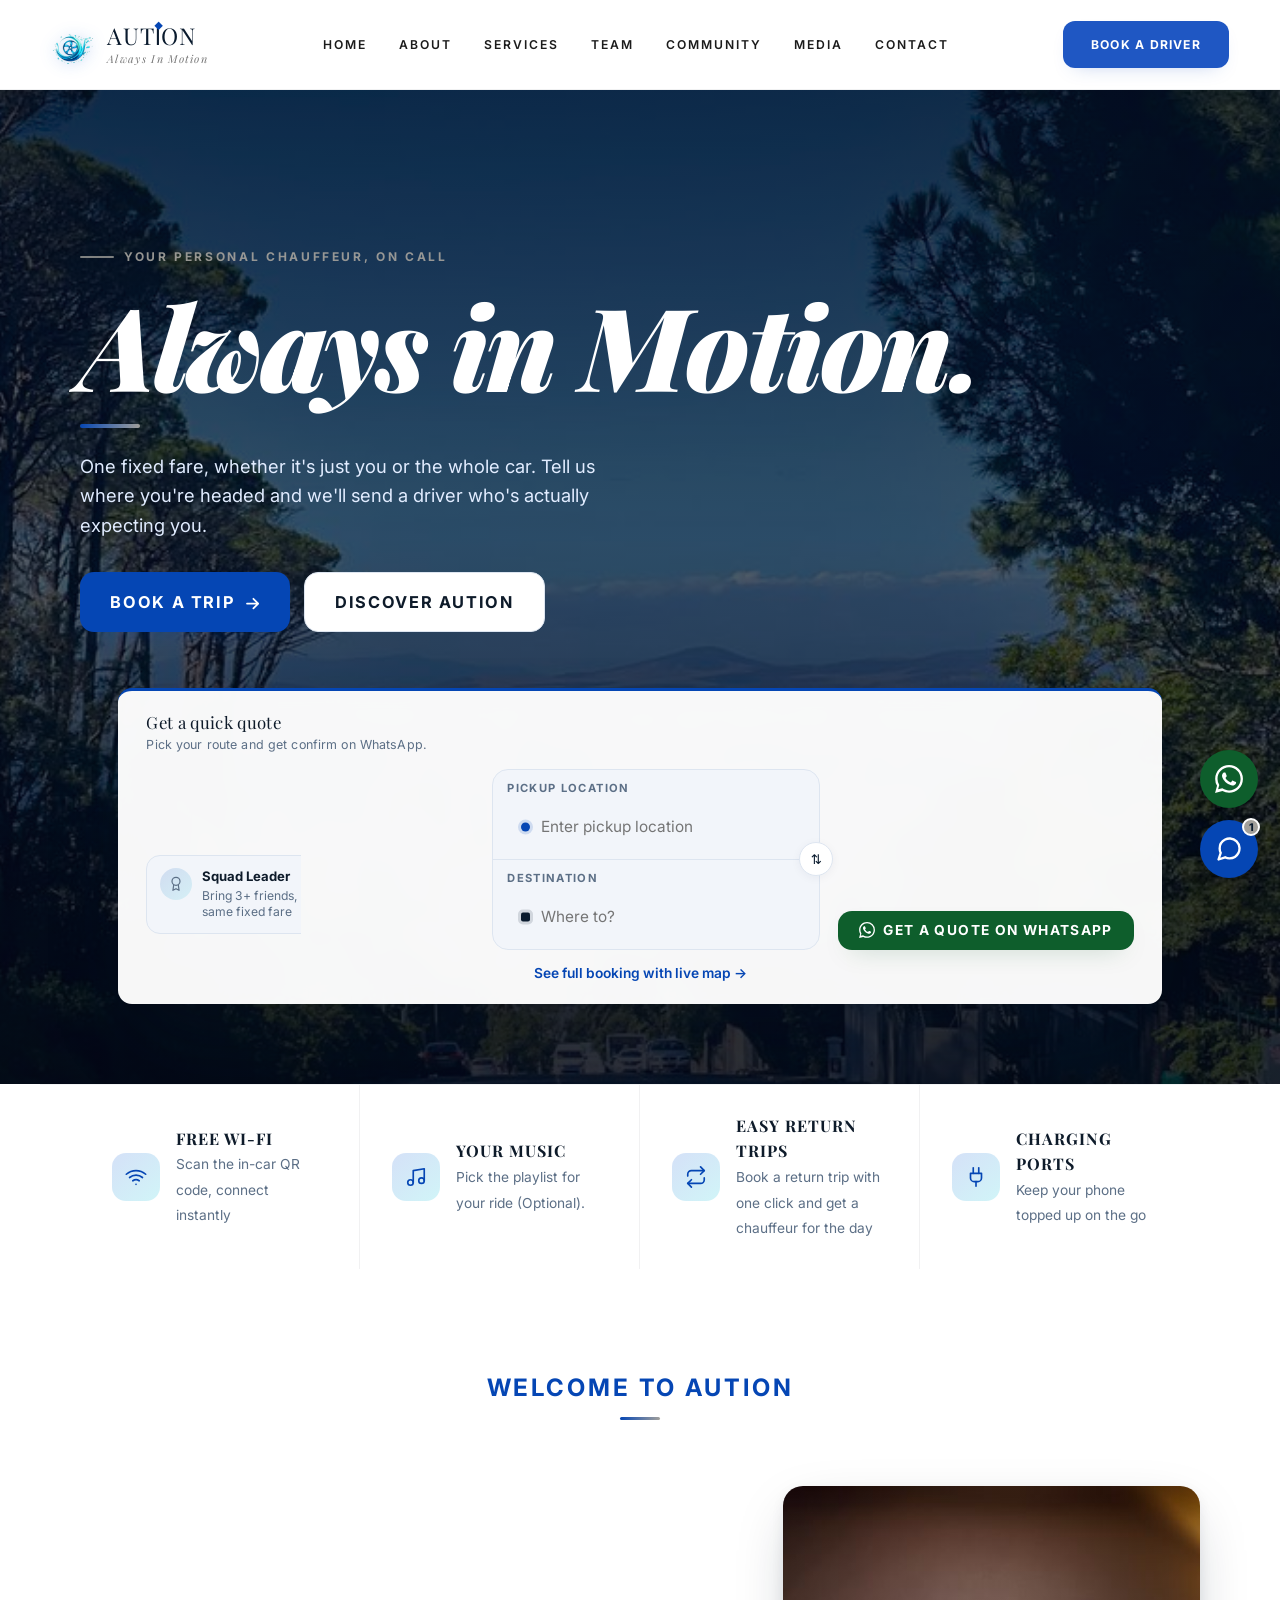
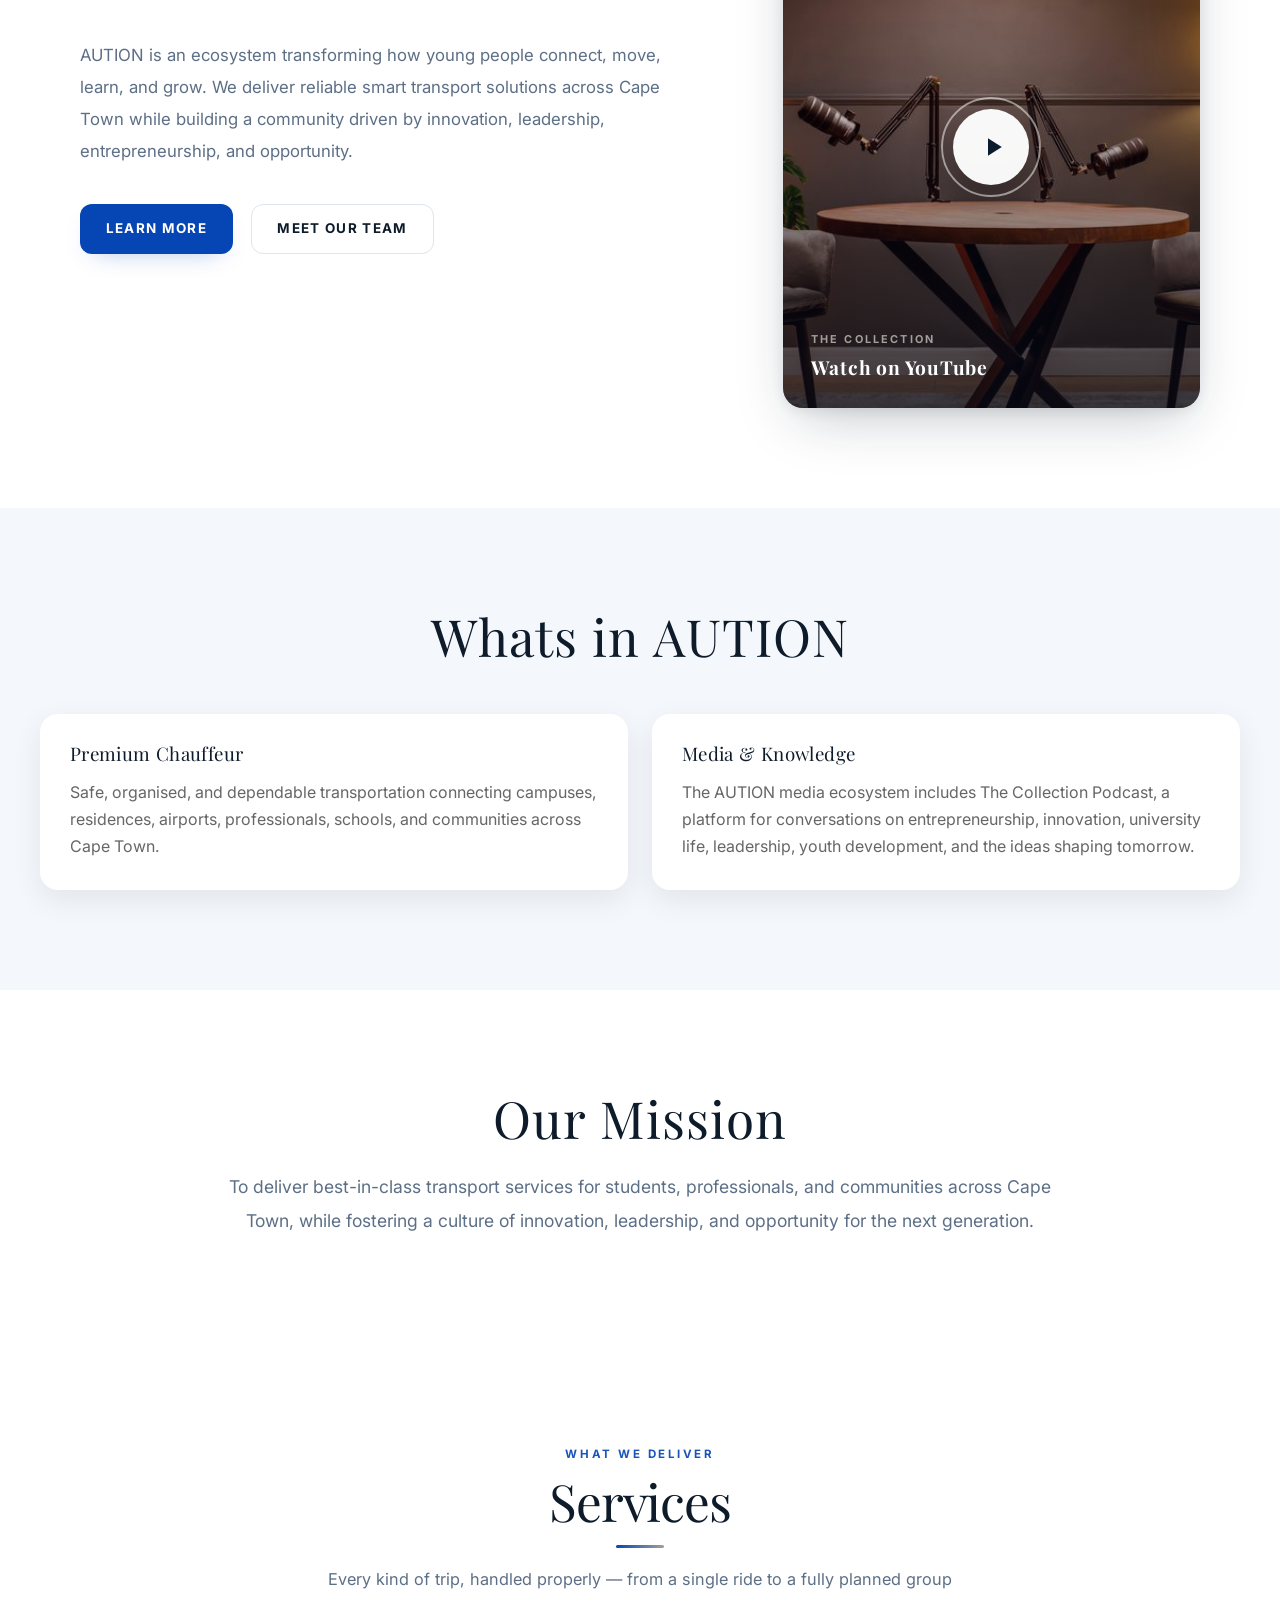
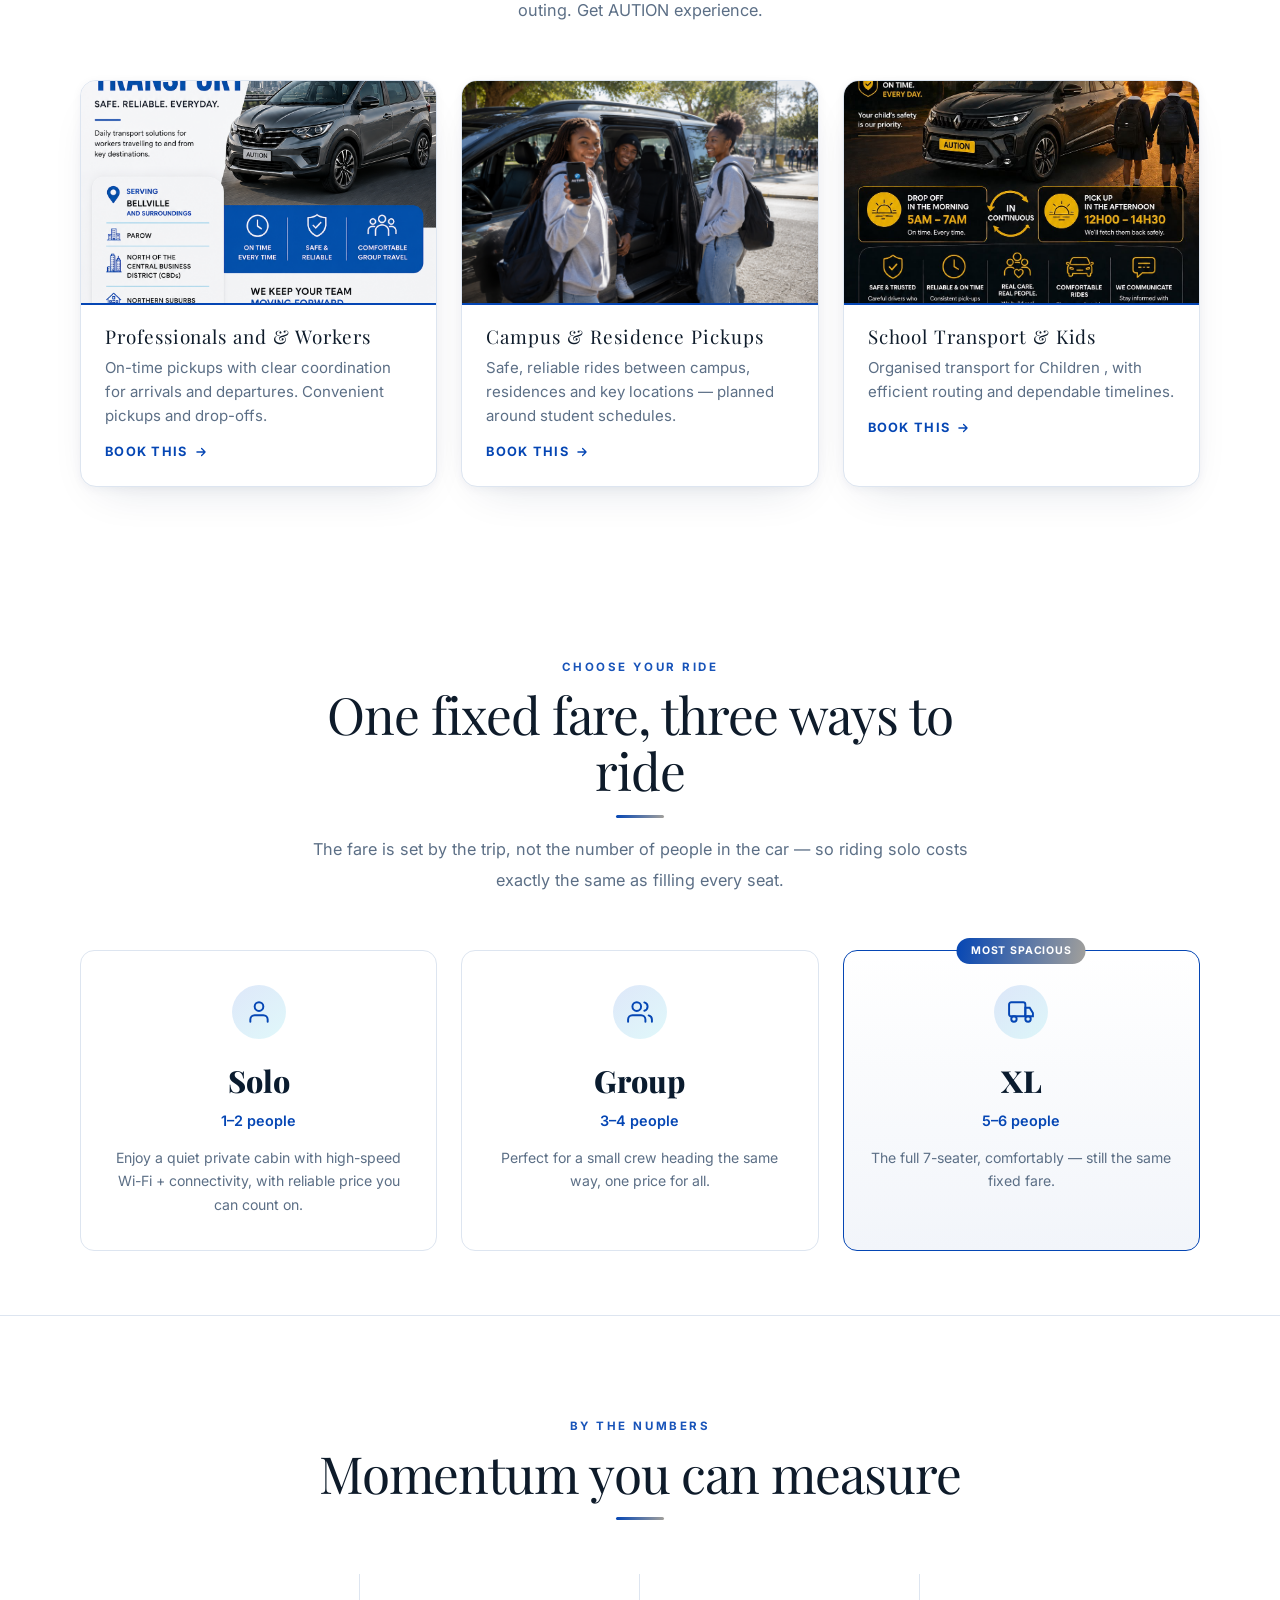
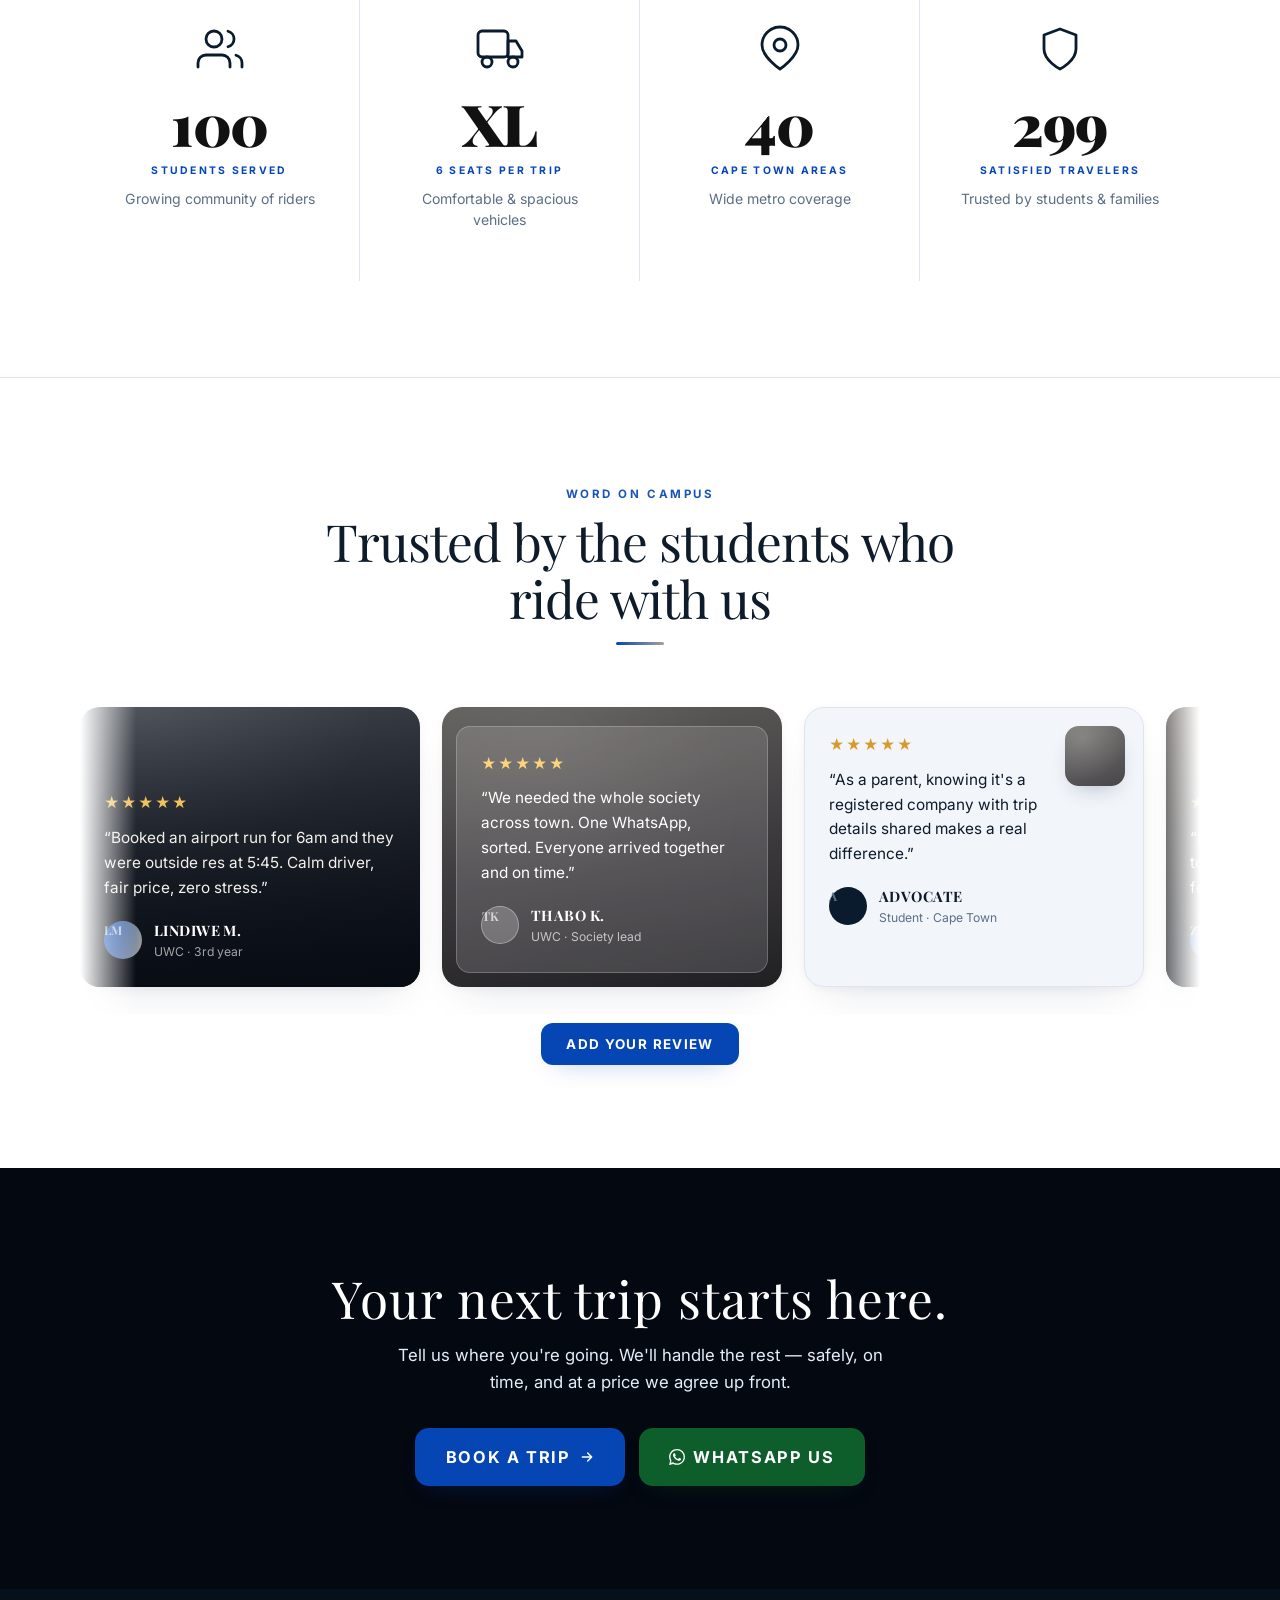
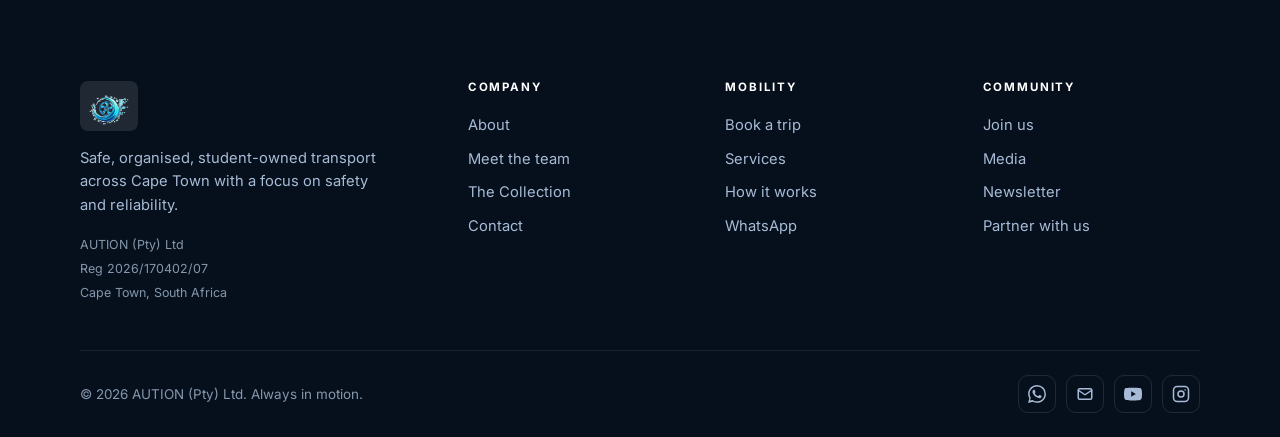
==== commit 60921913: "Update after aution workspace by advo" ====
--- a/aution-website/index.html
+++ b/aution-website/index.html
@@ -293,6 +293,136 @@
           <div class="hero-card reveal d1">
             <h3>Get a quick quote</h3>
             <p class="hc-sub">Pick your route and get confirm on WhatsApp.</p>
+
+            <div class="perk-strip" role="region" aria-label="Rider benefits">
+              <div class="perk-chip">
+                <span class="pc-ico"
+                  ><svg
+                    viewBox="0 0 24 24"
+                    fill="none"
+                    stroke="currentColor"
+                    stroke-width="1.8"
+                  >
+                    <circle cx="12" cy="8" r="6" />
+                    <polyline
+                      points="8.5 13.5 7.4 21.5 12 19 16.6 21.5 15.5 13.5"
+                      stroke-linecap="round"
+                      stroke-linejoin="round"
+                    /></svg
+                ></span>
+                <span
+                  ><b>Squad Leader</b>Bring 3+ friends, same fixed fare</span
+                >
+              </div>
+              <div class="perk-chip">
+                <span class="pc-ico"
+                  ><svg
+                    viewBox="0 0 24 24"
+                    fill="none"
+                    stroke="currentColor"
+                    stroke-width="1.8"
+                  >
+                    <path
+                      d="M12 2c1.5 3-1 4.5-1 7.5A3.5 3.5 0 0014.5 13c0-1-.5-1.5-1-2 .5 2-1 4.5-3 4.5A4 4 0 016.5 11.5C6.5 7.5 11 6 12 2z"
+                      stroke-linecap="round"
+                      stroke-linejoin="round"
+                    /></svg
+                ></span>
+                <span><b>Streak Rider</b>5 weekdays running = 10% off</span>
+              </div>
+              <div class="perk-chip">
+                <span class="pc-ico"
+                  ><svg
+                    viewBox="0 0 24 24"
+                    fill="none"
+                    stroke="currentColor"
+                    stroke-width="1.8"
+                  >
+                    <polygon
+                      points="1 6 1 22 8 18 16 22 23 18 23 2 16 6 8 2 1 6"
+                      stroke-linecap="round"
+                      stroke-linejoin="round"
+                    />
+                    <line x1="8" y1="2" x2="8" y2="18" />
+                    <line x1="16" y1="6" x2="16" y2="22" /></svg
+                ></span>
+                <span><b>Long Hauler</b>10 long trips = a free ride</span>
+              </div>
+              <div class="perk-chip">
+                <span class="pc-ico"
+                  ><svg
+                    viewBox="0 0 24 24"
+                    fill="none"
+                    stroke="currentColor"
+                    stroke-width="1.8"
+                  >
+                    <path
+                      d="M21 12.79A9 9 0 1111.21 3 7 7 0 0021 12.79z"
+                      stroke-linecap="round"
+                      stroke-linejoin="round"
+                    /></svg
+                ></span>
+                <span><b>Night Owl</b>Fast-tracked booking after 7pm</span>
+              </div>
+              <div class="perk-chip">
+                <span class="pc-ico"
+                  ><svg
+                    viewBox="0 0 24 24"
+                    fill="none"
+                    stroke="currentColor"
+                    stroke-width="1.8"
+                  >
+                    <polyline points="20 12 20 22 4 22 4 12" />
+                    <rect x="2" y="7" width="20" height="5" />
+                    <line x1="12" y1="22" x2="12" y2="7" />
+                    <path d="M12 7H7.5a2.5 2.5 0 010-5C11 2 12 7 12 7z" />
+                    <path d="M12 7h4.5a2.5 2.5 0 000-5C13 2 12 7 12 7z" /></svg
+                ></span>
+                <span
+                  ><b>Birthday Rider</b>50% off during your birthday week</span
+                >
+              </div>
+              <div class="perk-chip">
+                <span class="pc-ico"
+                  ><svg
+                    viewBox="0 0 24 24"
+                    fill="none"
+                    stroke="currentColor"
+                    stroke-width="1.8"
+                  >
+                    <polygon
+                      points="12 2 15.09 8.26 22 9.27 17 14.14 18.18 21.02 12 17.77 5.82 21.02 7 14.14 2 9.27 8.91 8.26 12 2"
+                      stroke-linecap="round"
+                      stroke-linejoin="round"
+                    /></svg
+                ></span>
+                <span><b>First Timer</b>R20 credit on your second trip</span>
+              </div>
+              <div class="perk-chip">
+                <span class="pc-ico"
+                  ><svg
+                    viewBox="0 0 24 24"
+                    fill="none"
+                    stroke="currentColor"
+                    stroke-width="1.8"
+                  >
+                    <path
+                      d="M10 13a5 5 0 007.54.54l3-3a5 5 0 00-7.07-7.07l-1.72 1.71"
+                      stroke-linecap="round"
+                      stroke-linejoin="round"
+                    />
+                    <path
+                      d="M14 11a5 5 0 00-7.54-.54l-3 3a5 5 0 007.07 7.07l1.71-1.71"
+                      stroke-linecap="round"
+                      stroke-linejoin="round"
+                    /></svg
+                ></span>
+                <span
+                  ><b>Refer &amp; Earn</b>R25 for you, R20 off for them</span
+                >
+              </div>
+            </div>
+
             <div class="loc-group" id="qbLocGroup">
               <div class="loc-field loc-field--pickup" id="pickupRow">
                 <label for="pickup">Pickup Location</label>
@@ -352,6 +482,12 @@
               >
                 ⇅
               </button>
+            </div>
+            <div class="qb-fare-hint" id="qbFareHint" style="display: none">
+              <span id="qbFareDist">—</span>
+              <span class="dot">·</span>
+              <span id="qbFareAmt">—</span>
+              <small>one-way, return discounted</small>
             </div>
             <button class="btn btn-wa btn-block btn-lg" id="qbGo">
               <svg viewBox="0 0 24 24" fill="currentColor">
--- a/aution-website/css/style.css
+++ b/aution-website/css/style.css
@@ -1416,4 +1416,148 @@
 @media(prefers-reduced-motion:reduce){
   .marquee-track{animation:none}
   .reviews-marquee{overflow-x:auto}
+}
+
+/* ================================================================
+   LIVE PRICING UI — trip-type selector + fare display
+   -------------------------------------------------------------
+   Covers: the Bolt-style One-way / Return selector and fare card
+   on the full booking page (book.html), the compact fare hint on
+   the home page's quick-book widget, and a refined type treatment
+   for that widget's labels so the whole booking box reads as one
+   deliberate, premium piece rather than a plain form.
+   ================================================================ */
+
+/* ---------- Booking-box typography (home page quick-book) ---------- */
+.hero-card .field label,
+.hero-card .loc-field label{
+  font-size:.7rem;
+  font-weight:700;
+  letter-spacing:.12em;
+  text-transform:uppercase;
+  color:var(--slate);
+}
+.hero-card h3{letter-spacing:.02em}
+.hero-card .hc-sub{font-family:'Inter',sans-serif;letter-spacing:.01em}
+
+/* ---------- Trip-type selector: Bolt-style rows, price on the right ---------- */
+.trip-type{display:flex;flex-direction:column;gap:10px;margin:18px 0}
+.tt-btn{
+  display:flex;align-items:center;gap:14px;width:100%;
+  padding:14px 16px;border-radius:14px;border:1.5px solid var(--line);
+  background:#fff;text-align:left;cursor:pointer;
+  transition:border-color .25s var(--ease-lux,ease),background .25s var(--ease-lux,ease),
+    box-shadow .25s var(--ease-lux,ease),transform .2s var(--ease-lux,ease);
+}
+.tt-btn:hover{border-color:var(--blue);transform:translateY(-1px)}
+.tt-btn.active{
+  border-color:var(--blue);
+  background:linear-gradient(180deg,rgba(5,70,180,.05),rgba(5,70,180,.02));
+  box-shadow:0 10px 26px -16px rgba(5,70,180,.28);
+}
+.tt-icon{
+  width:38px;height:38px;flex:none;border-radius:50%;
+  display:flex;align-items:center;justify-content:center;
+  background:var(--cloud);color:var(--slate);
+  transition:background .25s var(--ease-lux,ease),color .25s var(--ease-lux,ease);
+}
+.tt-icon svg{width:18px;height:18px}
+.tt-btn.active .tt-icon{background:var(--blue);color:#fff}
+.tt-info{flex:1;min-width:0;display:flex;flex-direction:column}
+.tt-label{font-family:'Inter',sans-serif;font-weight:700;font-size:.92rem;color:var(--ink)}
+.tt-sub{font-size:.76rem;color:var(--slate);margin-top:1px}
+.tt-price{
+  flex:none;font-family:'Playfair Display',Georgia,serif;font-weight:800;
+  font-size:1.15rem;color:var(--navy);letter-spacing:.01em;
+}
+.tt-btn.active .tt-price{color:var(--blue)}
+
+/* ---------- Fare display in the estimate bar ---------- */
+.est-fare{
+  background:linear-gradient(155deg,var(--navy) 0%,var(--navy-2) 100%);
+  position:relative;overflow:hidden;
+}
+.est-fare::after{
+  content:"";position:absolute;top:-40%;right:-20%;width:140px;height:140px;border-radius:50%;
+  background:radial-gradient(circle,rgba(21,214,230,.25),transparent 70%);pointer-events:none;
+}
+.est-fare .v{font-family:'Playfair Display',Georgia,serif;font-size:1.7rem;font-weight:800;letter-spacing:.01em}
+.est-fare .v small{font-family:'Inter',sans-serif}
+
+.fare-note{
+  font-size:.8rem;color:var(--slate);text-align:center;margin:2px 0 16px;
+  padding:10px 14px;background:var(--cloud);border-radius:10px;
+}
+
+/* ---------- Hero quick-book fare hint ---------- */
+.qb-fare-hint{
+  display:flex;align-items:baseline;gap:8px;flex-wrap:wrap;
+  margin:12px 0 4px;padding:12px 16px;border-radius:12px;
+  background:linear-gradient(155deg,var(--navy) 0%,var(--navy-2) 100%);
+  color:#fff;
+}
+.qb-fare-hint #qbFareDist{font-family:'Inter',sans-serif;font-size:.8rem;color:var(--dmute)}
+.qb-fare-hint .dot{color:var(--dmute)}
+.qb-fare-hint #qbFareAmt{
+  font-family:'Playfair Display',Georgia,serif;font-weight:800;font-size:1.25rem;color:#fff;
+}
+.qb-fare-hint small{
+  width:100%;font-family:'Inter',sans-serif;font-size:.7rem;color:var(--dmute);
+  letter-spacing:.02em;margin-top:1px;
+}
+
+@media(max-width:640px){
+  .tt-btn{padding:12px 14px;gap:11px}
+  .tt-icon{width:34px;height:34px}
+  .tt-price{font-size:1.02rem}
+  .est-fare .v{font-size:1.4rem}
+}
+
+/* ================================================================
+   HOME HERO SEARCH — unified "one sheet" feel (InDrive/Bolt-style)
+   -------------------------------------------------------------
+   Scoped to .hero-card only — book.html's fuller form keeps its
+   existing look. The two fields now read as one search sheet with
+   an internal divider, instead of two separately-bordered boxes.
+   ================================================================ */
+.hero-card .loc-group{
+  background:var(--cloud);border:1.5px solid var(--line);border-radius:16px;overflow:visible;
+}
+.hero-card .loc-field{padding:10px 14px;transition:background .2s var(--ease-lux,ease)}
+.hero-card .loc-field--pickup{border-bottom:1px solid var(--line)}
+.hero-card .loc-field:focus-within{background:rgba(5,70,180,.05)}
+.hero-card .loc-input-wrap input{background:transparent!important;border:none!important;box-shadow:none!important}
+.hero-card .loc-input-wrap input:focus{background:transparent!important}
+
+/* ---------- Swipeable perk strip ---------- */
+.perk-strip{
+  display:flex;gap:10px;overflow-x:auto;padding:2px 2px 12px;margin:2px 0 4px;
+  scroll-snap-type:x proximity;-webkit-overflow-scrolling:touch;scrollbar-width:none;
+}
+.perk-strip::-webkit-scrollbar{display:none}
+.perk-chip{
+  scroll-snap-align:start;flex:none;width:198px;display:flex;align-items:flex-start;gap:10px;
+  padding:12px 13px;border-radius:14px;background:var(--cloud);border:1px solid var(--line);
+}
+.pc-ico{
+  width:32px;height:32px;flex:none;border-radius:50%;display:flex;align-items:center;justify-content:center;
+  background:linear-gradient(140deg,rgba(5,70,180,.14),rgba(0,198,215,.12));color:var(--blue);
+}
+.pc-ico svg{width:16px;height:16px}
+.perk-chip span{display:flex;flex-direction:column;font-size:.76rem;line-height:1.35;color:var(--slate)}
+.perk-chip b{font-family:'Inter',sans-serif;font-size:.82rem;font-weight:700;color:var(--ink);margin-bottom:2px}
+
+/* ---------- Bolt-style badges + strikethrough on the trip-type rows ---------- */
+.tt-label-row{display:flex;align-items:center;gap:8px;flex-wrap:wrap}
+.tt-badge{
+  font-size:.6rem;font-weight:800;letter-spacing:.06em;text-transform:uppercase;
+  padding:2px 8px;border-radius:999px;background:var(--cloud);color:var(--slate);
+}
+.tt-btn.active .tt-badge{background:var(--blue);color:#fff}
+.tt-badge--save{background:rgba(14,94,44,.1);color:var(--wa)}
+.tt-price-col{display:flex;flex-direction:column;align-items:flex-end;flex:none}
+.tt-price-was{font-size:.76rem;color:var(--slate-2);text-decoration:line-through;margin-bottom:1px}
+
+@media(max-width:640px){
+  .perk-chip{width:172px;padding:10px 11px}
 }
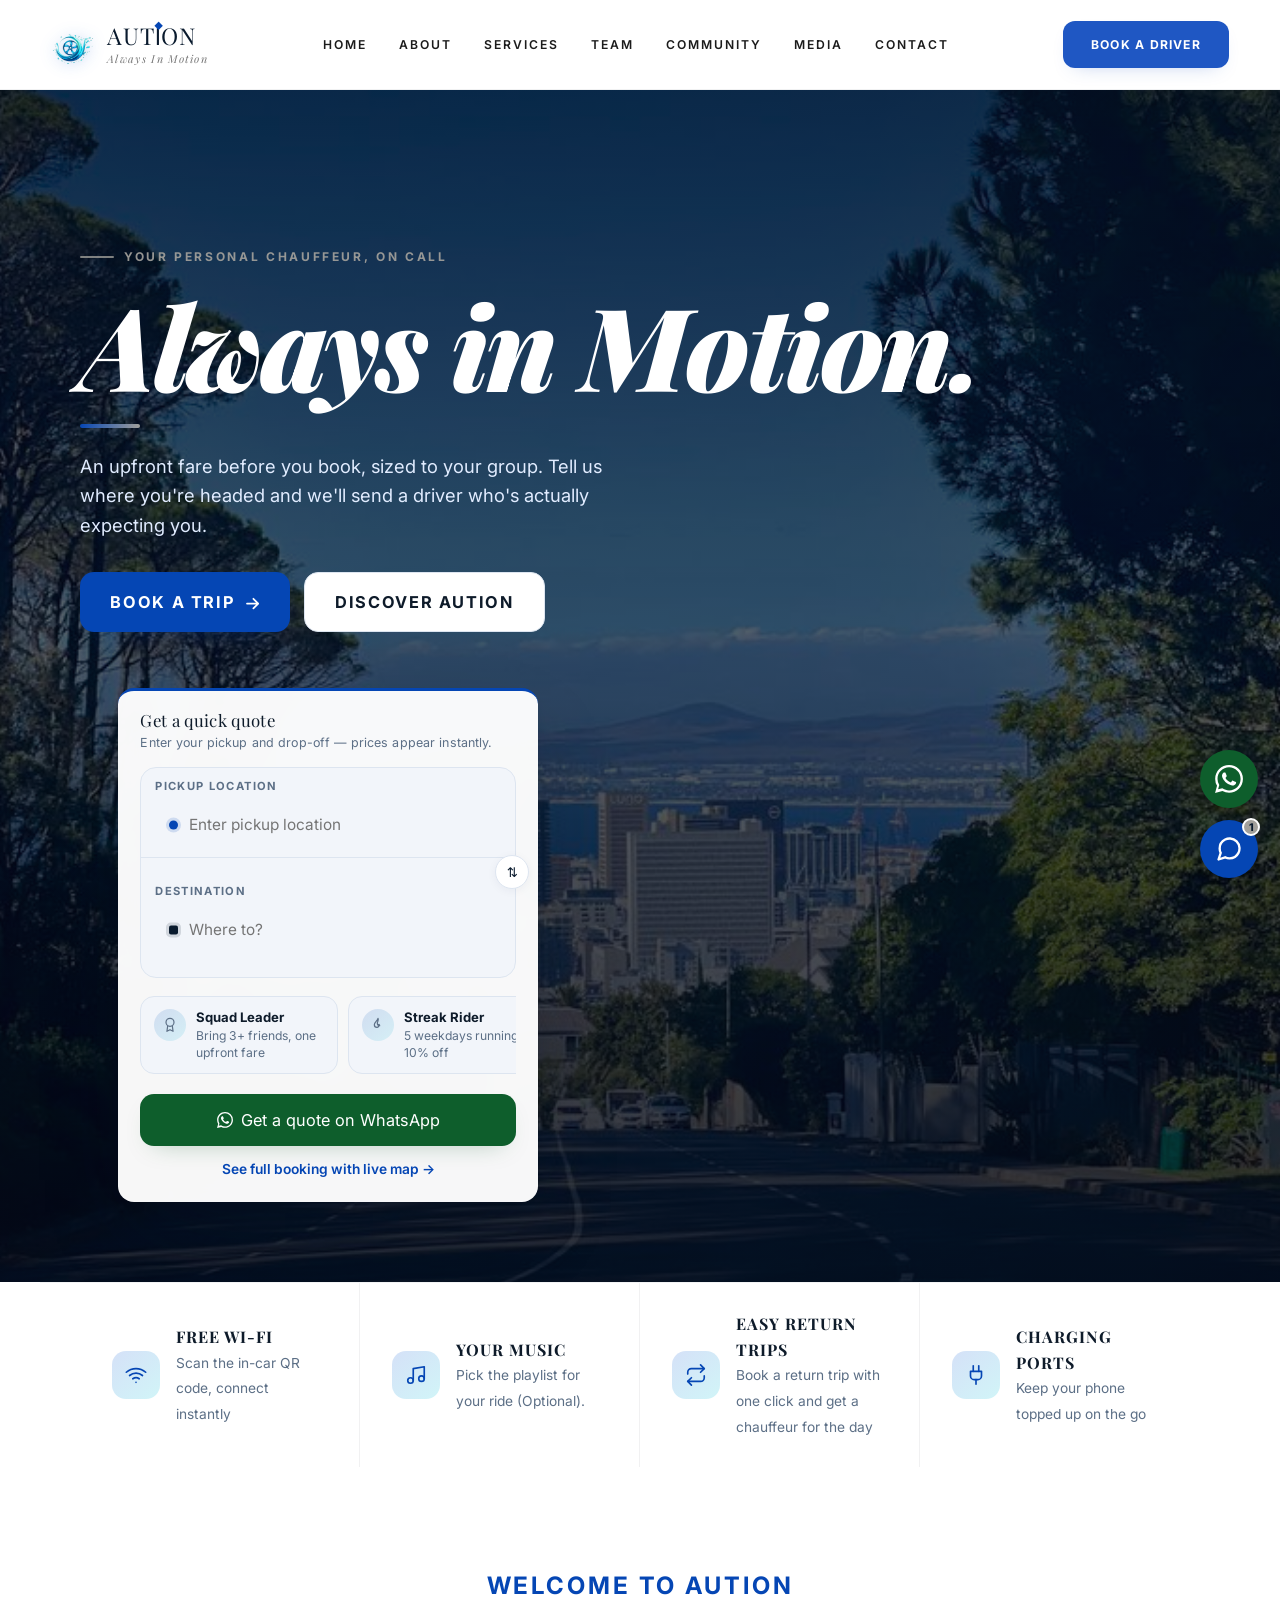
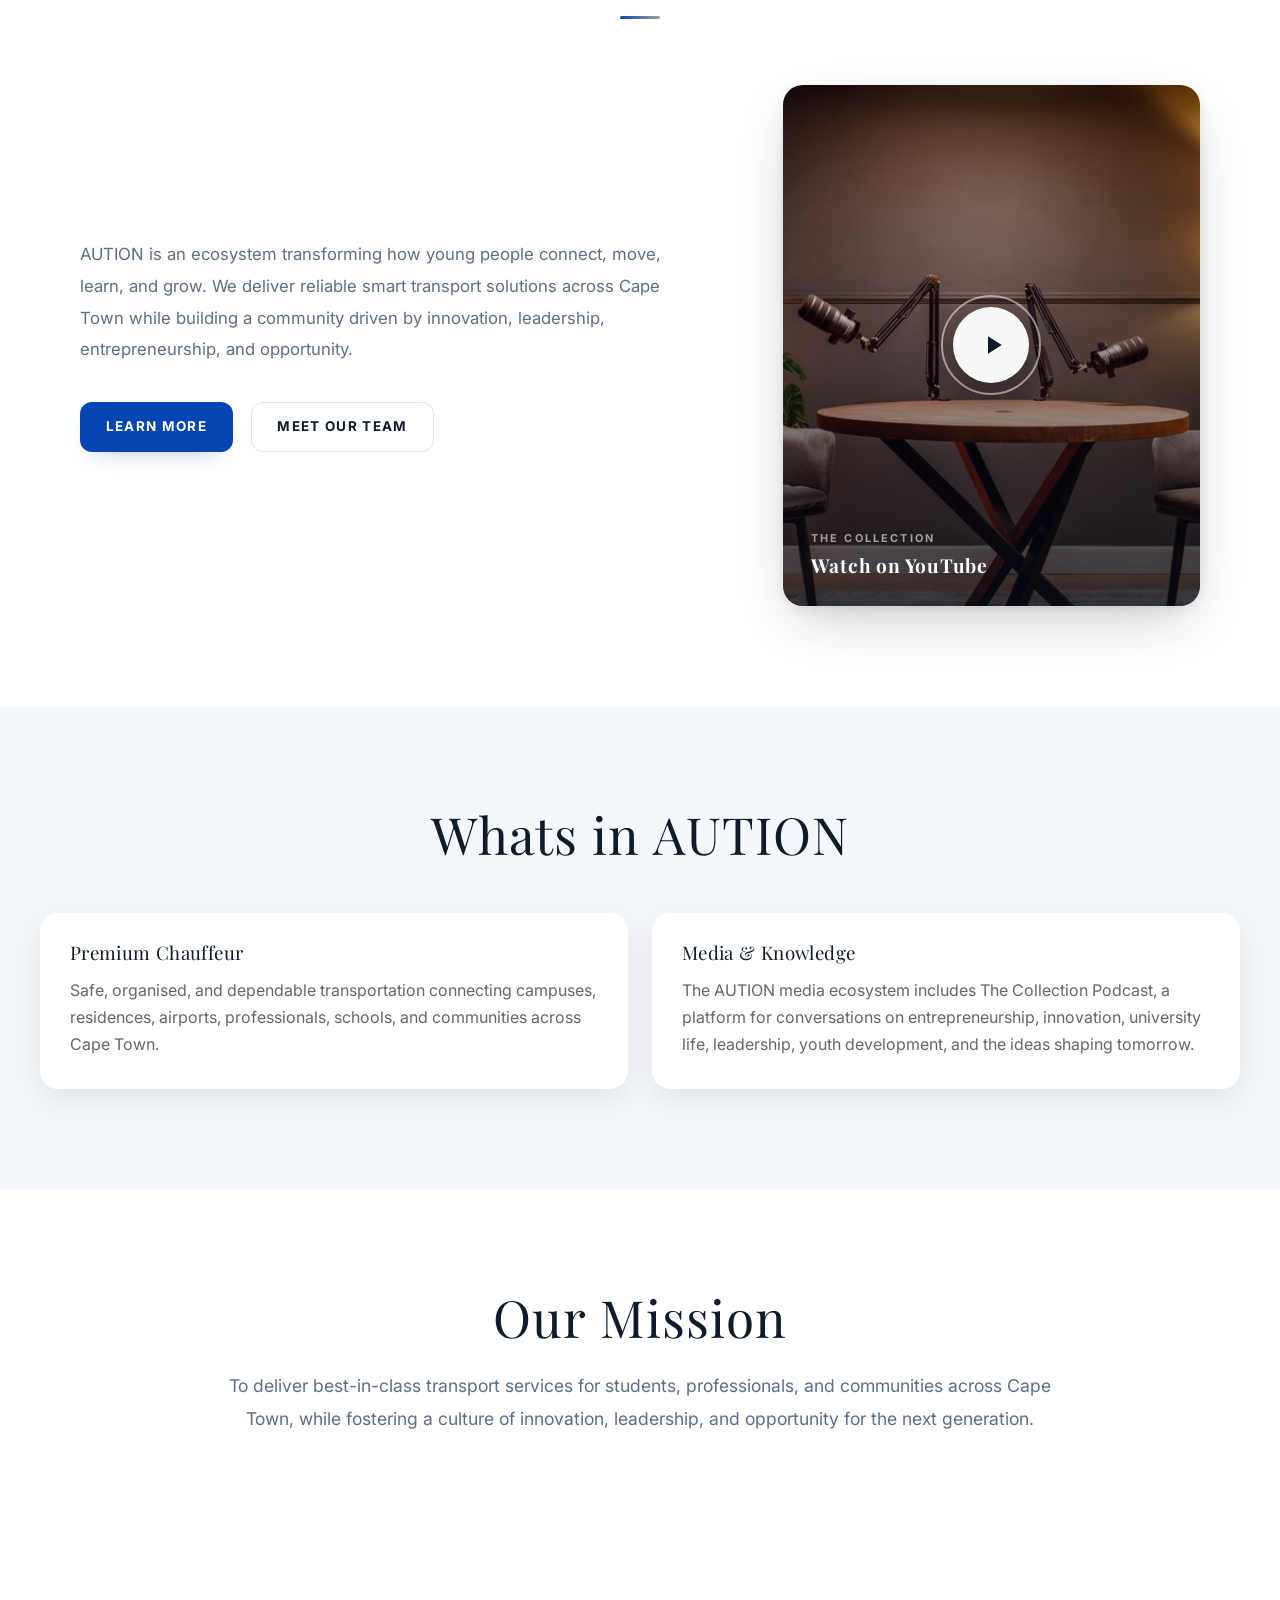
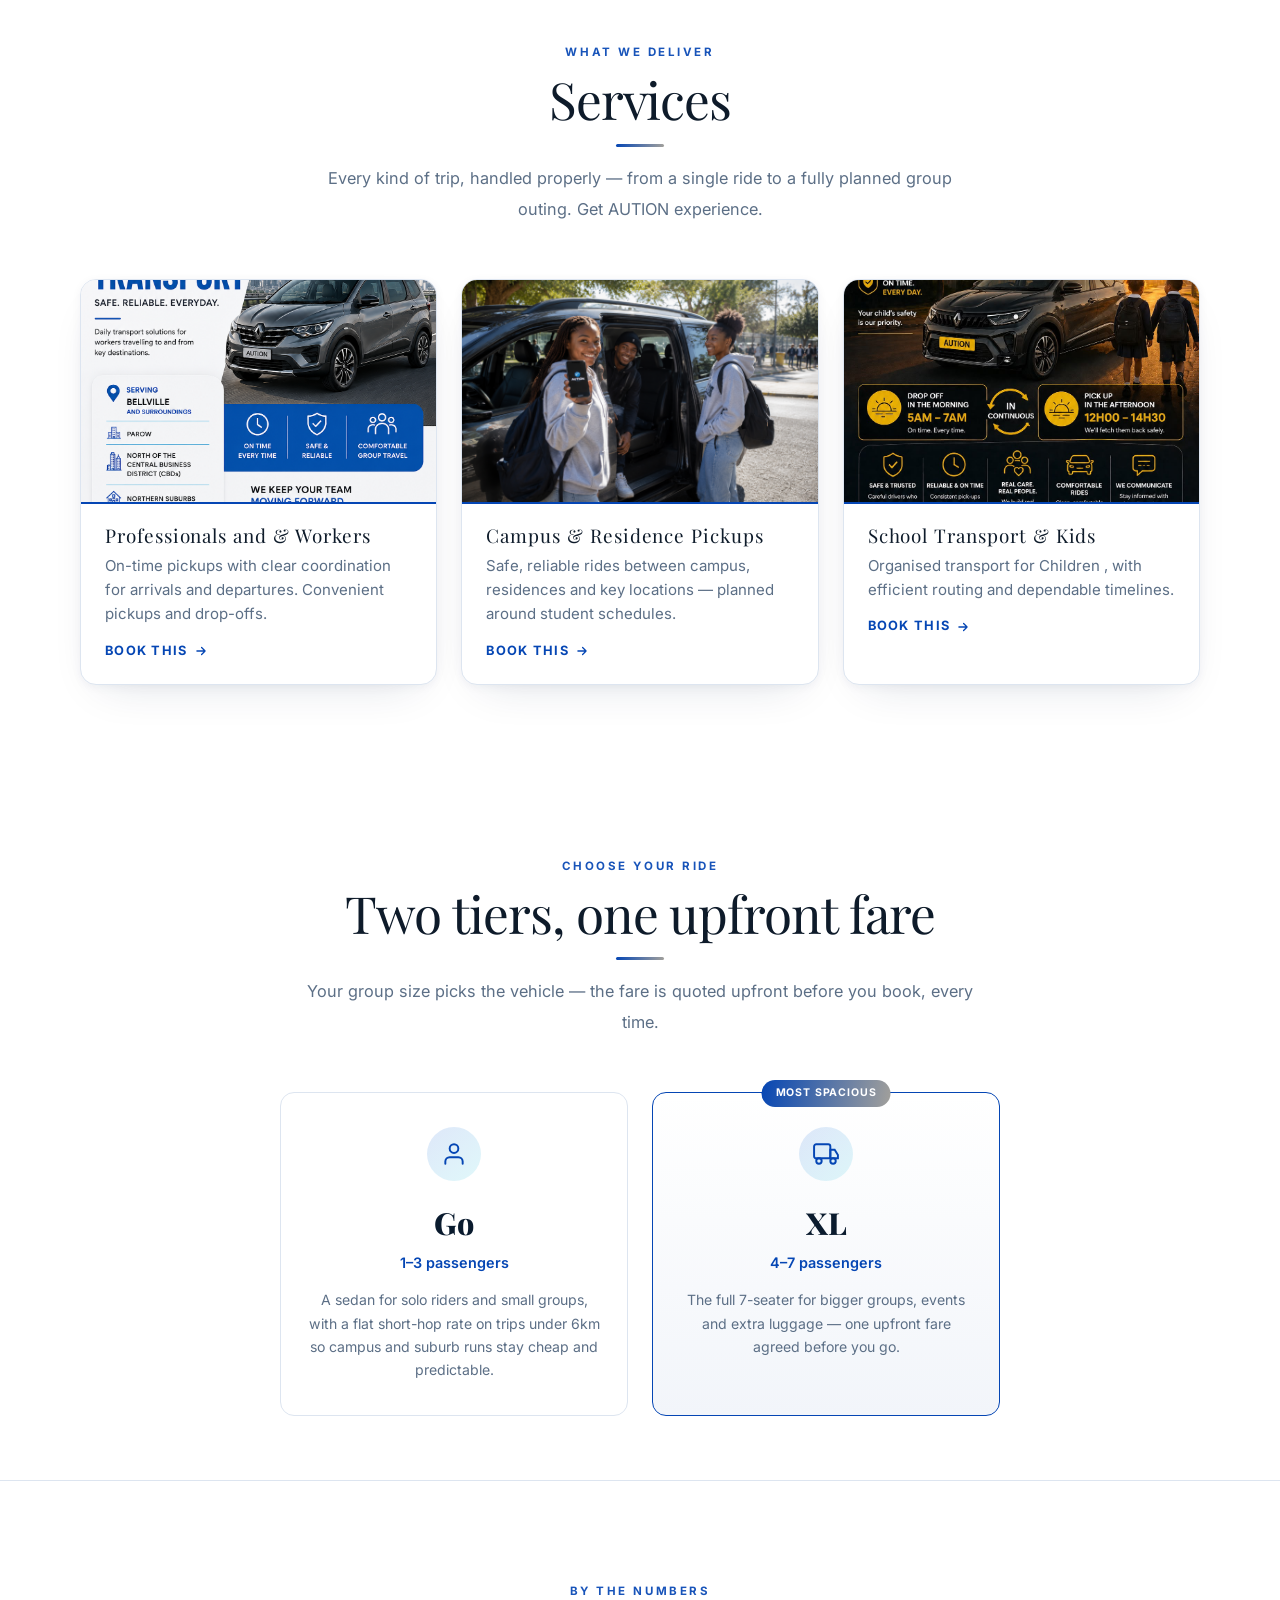
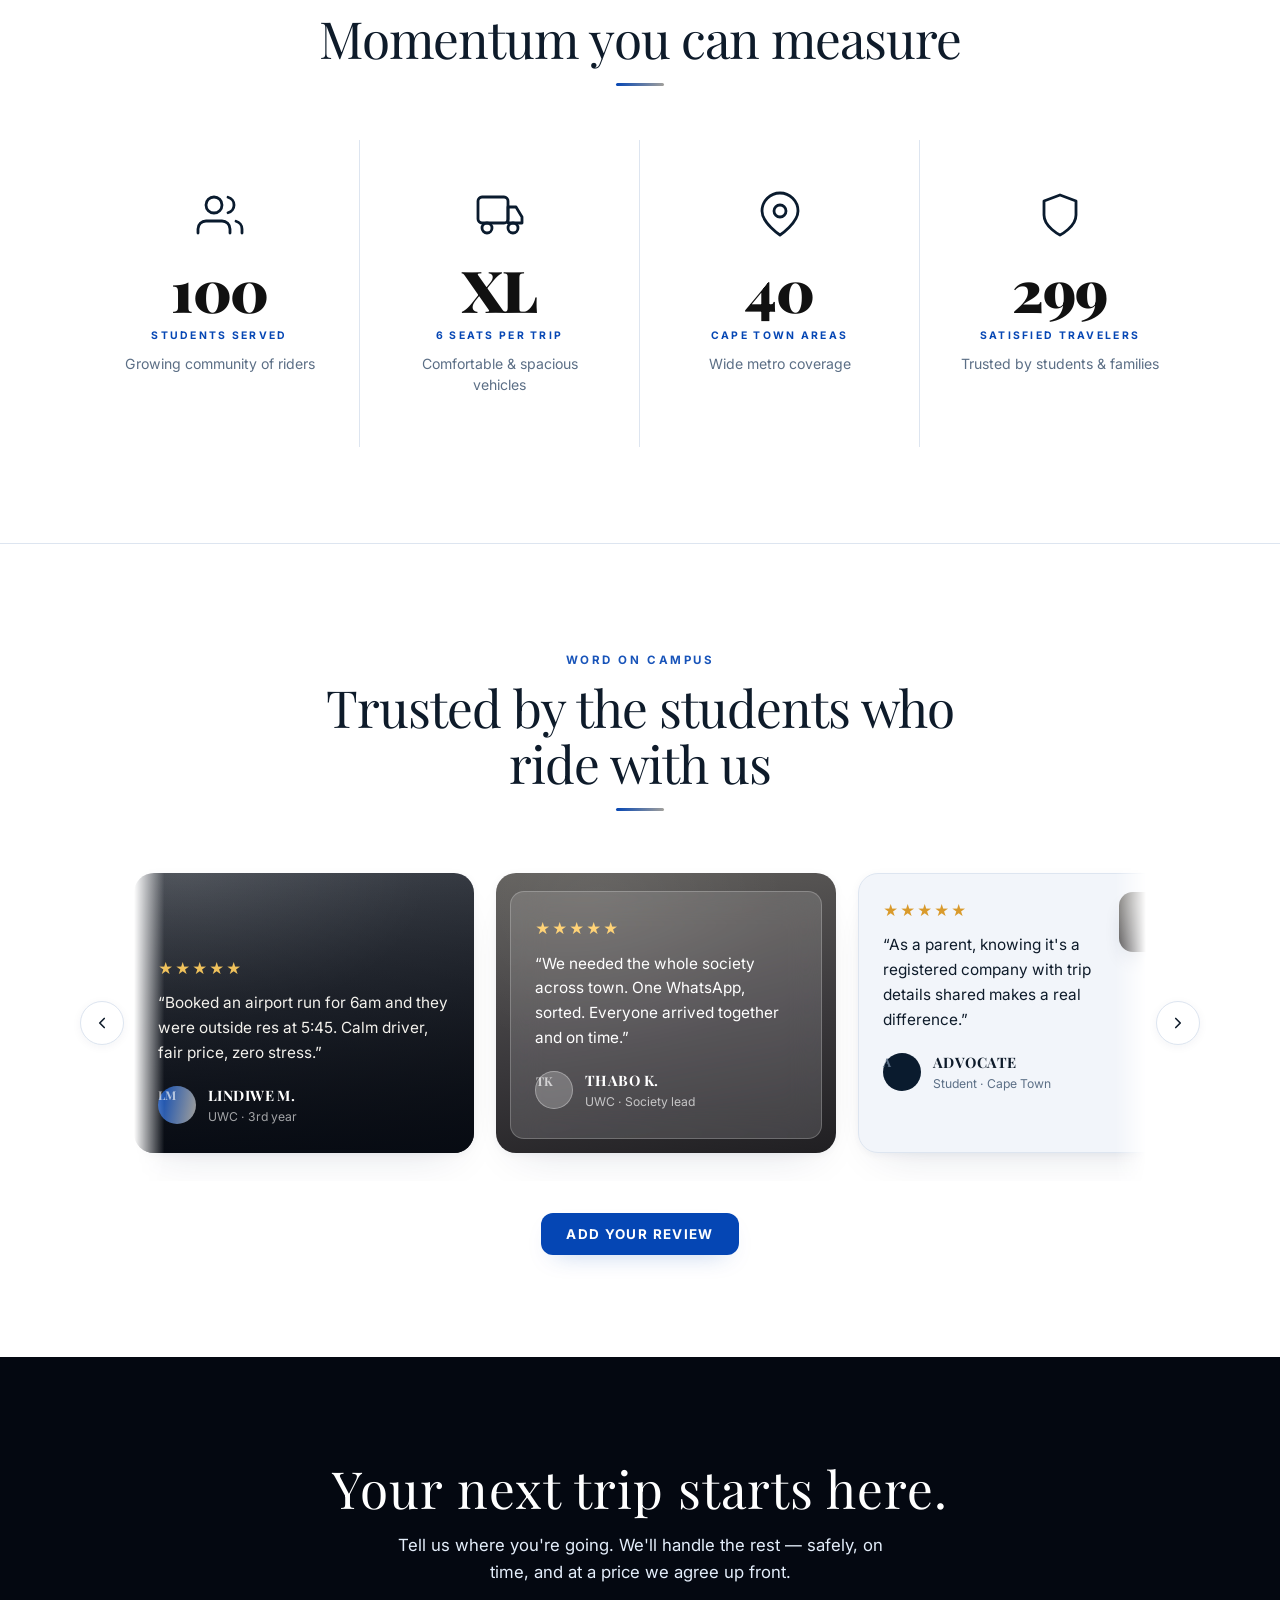
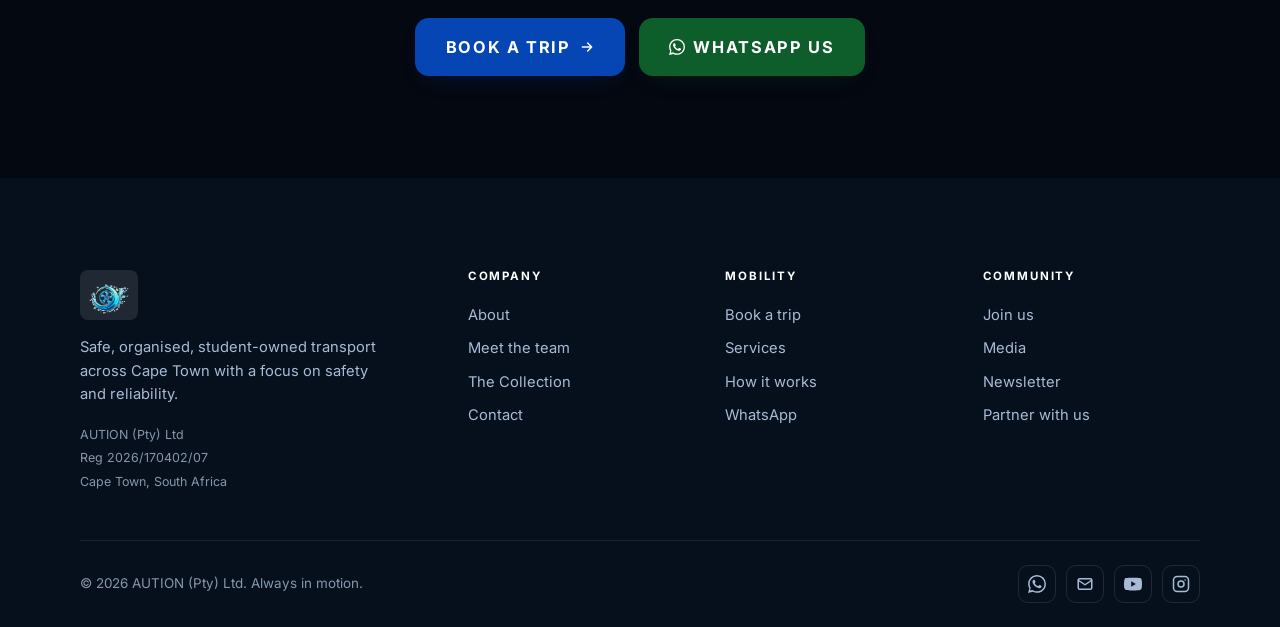
==== commit 2f62b4f1: "This is basically me tryna update the API for google maps" ====
--- a/aution-website/index.html
+++ b/aution-website/index.html
@@ -4,21 +4,21 @@
     <meta charset="UTF-8" />
     <meta name="viewport" content="width=device-width, initial-scale=1.0" />
     <title>
-      AUTION | Your Personal Chauffuer in Cape Town | Reliable Fixed Fares.
-      Always in Motion.
+      AUTION | Your Personal Chauffuer in Cape Town | Upfront Fares. Always in
+      Motion.
     </title>
     <meta
       name="description"
-      content="AUTION (Pty) Ltd — Always in Motion - a registered Cape Town chauffeur service with one fixed fare per ride, whether you're travelling solo or with company. Choose Solo, Group or XL, and enjoy On-Board Wi-Fi, Songs of Choice, and easy return trips on every trip"
+      content="AUTION (Pty) Ltd — Always in Motion - a registered Cape Town chauffeur service with an upfront fare quoted before every ride. Choose Go or XL for your group size, and enjoy On-Board Wi-Fi, Songs of Choice, and easy return trips on every trip"
     />
     <meta name="theme-color" content="#0A1B2E" />
     <meta
       property="og:title"
-      content="AUTION | Your Personal Chauffeur in Cape Town | Fixed Far | Always in Motion"
+      content="AUTION | Your Personal Chauffeur in Cape Town | Upfront Fares | Always in Motion"
     />
     <meta
       property="og:description"
-      content="Safe, reliable, and registered chauffeur service across Cape Town. One fixed fare per trip, whether you're travelling solo or with company. Choose Solo, Group or XL, and enjoy On-Board Wi-Fi, Songs of Choice, and easy return trips on every trip."
+      content="Safe, reliable, and registered chauffeur service across Cape Town. An upfront fare, quoted before every ride. Choose Go or XL for your group size, and enjoy On-Board Wi-Fi, Songs of Choice, and easy return trips on every trip."
     />
     <meta
       property="og:image"
@@ -128,6 +128,59 @@
         }
       }
     </script>
+
+    <!--
+      Google Maps JavaScript API — official dynamic-library loader.
+      Added so the home-page "where to?" search can use Google Places
+      (any place, any street). It is lazy: Google's script is only
+      downloaded the first time the search box needs it, so this adds
+      nothing to the page load until then. If it isn't available, the
+      search falls back to the free Photon (OpenStreetMap) search.
+
+      👉 ONLY THING TO EDIT: paste your Google Maps API key in the
+         `key:` line below (search for "PASTE YOUR GOOGLE MAPS API KEY HERE").
+         Use the SAME key as in book.html.
+    -->
+    <script>
+      ((g) => {
+        var h,
+          a,
+          k,
+          p = "The Google Maps JavaScript API",
+          c = "google",
+          l = "importLibrary",
+          q = "__ib__",
+          m = document,
+          b = window;
+        b = b[c] || (b[c] = {});
+        var d = b.maps || (b.maps = {}),
+          r = new Set(),
+          e = new URLSearchParams(),
+          u = () =>
+            h ||
+            (h = new Promise(async (f, n) => {
+              await (a = m.createElement("script"));
+              e.set("libraries", [...r] + "");
+              for (k in g)
+                e.set(
+                  k.replace(/[A-Z]/g, (t) => "_" + t[0].toLowerCase()),
+                  g[k],
+                );
+              e.set("callback", c + ".maps." + q);
+              a.src = `https://maps.${c}apis.com/maps/api/js?` + e;
+              d[q] = f;
+              a.onerror = () => (h = n(Error(p + " could not load.")));
+              a.nonce = m.querySelector("script[nonce]")?.nonce || "";
+              m.head.append(a);
+            }));
+        d[l]
+          ? console.warn(p + " only loads once. Ignoring:", g)
+          : (d[l] = (f, ...n) => r.add(f) && u().then(() => d[l](f, ...n)));
+      })({
+        key: "PASTE_YOUR_GOOGLE_MAPS_API_KEY_HERE", // 👈 PASTE YOUR GOOGLE MAPS API KEY HERE (keep the quotes)
+        v: "weekly",
+      });
+    </script>
   </head>
   <body data-page="home">
     <!-- ===== TOP BAR ===== -->
@@ -266,7 +319,7 @@
             <h1>Always in Motion.</h1>
             <div class="bar"></div>
             <p class="sub">
-              One fixed fare, whether it's just you or the whole car. Tell us
+              An upfront fare before you book, sized to your group. Tell us
               where you're headed and we'll send a driver who's actually
               expecting you.
             </p>
@@ -290,138 +343,11 @@
               >
             </div>
           </div>
-          <div class="hero-card reveal d1">
+          <div class="hero-card reveal d1" id="qbCard" data-step="locations">
             <h3>Get a quick quote</h3>
-            <p class="hc-sub">Pick your route and get confirm on WhatsApp.</p>
-
-            <div class="perk-strip" role="region" aria-label="Rider benefits">
-              <div class="perk-chip">
-                <span class="pc-ico"
-                  ><svg
-                    viewBox="0 0 24 24"
-                    fill="none"
-                    stroke="currentColor"
-                    stroke-width="1.8"
-                  >
-                    <circle cx="12" cy="8" r="6" />
-                    <polyline
-                      points="8.5 13.5 7.4 21.5 12 19 16.6 21.5 15.5 13.5"
-                      stroke-linecap="round"
-                      stroke-linejoin="round"
-                    /></svg
-                ></span>
-                <span
-                  ><b>Squad Leader</b>Bring 3+ friends, same fixed fare</span
-                >
-              </div>
-              <div class="perk-chip">
-                <span class="pc-ico"
-                  ><svg
-                    viewBox="0 0 24 24"
-                    fill="none"
-                    stroke="currentColor"
-                    stroke-width="1.8"
-                  >
-                    <path
-                      d="M12 2c1.5 3-1 4.5-1 7.5A3.5 3.5 0 0014.5 13c0-1-.5-1.5-1-2 .5 2-1 4.5-3 4.5A4 4 0 016.5 11.5C6.5 7.5 11 6 12 2z"
-                      stroke-linecap="round"
-                      stroke-linejoin="round"
-                    /></svg
-                ></span>
-                <span><b>Streak Rider</b>5 weekdays running = 10% off</span>
-              </div>
-              <div class="perk-chip">
-                <span class="pc-ico"
-                  ><svg
-                    viewBox="0 0 24 24"
-                    fill="none"
-                    stroke="currentColor"
-                    stroke-width="1.8"
-                  >
-                    <polygon
-                      points="1 6 1 22 8 18 16 22 23 18 23 2 16 6 8 2 1 6"
-                      stroke-linecap="round"
-                      stroke-linejoin="round"
-                    />
-                    <line x1="8" y1="2" x2="8" y2="18" />
-                    <line x1="16" y1="6" x2="16" y2="22" /></svg
-                ></span>
-                <span><b>Long Hauler</b>10 long trips = a free ride</span>
-              </div>
-              <div class="perk-chip">
-                <span class="pc-ico"
-                  ><svg
-                    viewBox="0 0 24 24"
-                    fill="none"
-                    stroke="currentColor"
-                    stroke-width="1.8"
-                  >
-                    <path
-                      d="M21 12.79A9 9 0 1111.21 3 7 7 0 0021 12.79z"
-                      stroke-linecap="round"
-                      stroke-linejoin="round"
-                    /></svg
-                ></span>
-                <span><b>Night Owl</b>Fast-tracked booking after 7pm</span>
-              </div>
-              <div class="perk-chip">
-                <span class="pc-ico"
-                  ><svg
-                    viewBox="0 0 24 24"
-                    fill="none"
-                    stroke="currentColor"
-                    stroke-width="1.8"
-                  >
-                    <polyline points="20 12 20 22 4 22 4 12" />
-                    <rect x="2" y="7" width="20" height="5" />
-                    <line x1="12" y1="22" x2="12" y2="7" />
-                    <path d="M12 7H7.5a2.5 2.5 0 010-5C11 2 12 7 12 7z" />
-                    <path d="M12 7h4.5a2.5 2.5 0 000-5C13 2 12 7 12 7z" /></svg
-                ></span>
-                <span
-                  ><b>Birthday Rider</b>50% off during your birthday week</span
-                >
-              </div>
-              <div class="perk-chip">
-                <span class="pc-ico"
-                  ><svg
-                    viewBox="0 0 24 24"
-                    fill="none"
-                    stroke="currentColor"
-                    stroke-width="1.8"
-                  >
-                    <polygon
-                      points="12 2 15.09 8.26 22 9.27 17 14.14 18.18 21.02 12 17.77 5.82 21.02 7 14.14 2 9.27 8.91 8.26 12 2"
-                      stroke-linecap="round"
-                      stroke-linejoin="round"
-                    /></svg
-                ></span>
-                <span><b>First Timer</b>R20 credit on your second trip</span>
-              </div>
-              <div class="perk-chip">
-                <span class="pc-ico"
-                  ><svg
-                    viewBox="0 0 24 24"
-                    fill="none"
-                    stroke="currentColor"
-                    stroke-width="1.8"
-                  >
-                    <path
-                      d="M10 13a5 5 0 007.54.54l3-3a5 5 0 00-7.07-7.07l-1.72 1.71"
-                      stroke-linecap="round"
-                      stroke-linejoin="round"
-                    />
-                    <path
-                      d="M14 11a5 5 0 00-7.54-.54l-3 3a5 5 0 007.07 7.07l1.71-1.71"
-                      stroke-linecap="round"
-                      stroke-linejoin="round"
-                    /></svg
-                ></span>
-                <span
-                  ><b>Refer &amp; Earn</b>R25 for you, R20 off for them</span
-                >
-              </div>
-            </div>
+            <p class="hc-sub" id="qbSub">
+              Enter your pickup and drop-off — prices appear instantly.
+            </p>
 
             <div class="loc-group" id="qbLocGroup">
               <div class="loc-field loc-field--pickup" id="pickupRow">
@@ -483,33 +409,407 @@
                 ⇅
               </button>
             </div>
-            <div class="qb-fare-hint" id="qbFareHint" style="display: none">
-              <span id="qbFareDist">—</span>
-              <span class="dot">·</span>
-              <span id="qbFareAmt">—</span>
-              <small>one-way, return discounted</small>
-            </div>
-            <button class="btn btn-wa btn-block btn-lg" id="qbGo">
-              <svg viewBox="0 0 24 24" fill="currentColor">
-                <path
-                  d="M.057 24l1.687-6.163a11.867 11.867 0 01-1.587-5.945C.16 5.335 5.495 0 12.05 0a11.817 11.817 0 018.413 3.488 11.824 11.824 0 013.48 8.414c-.003 6.557-5.338 11.892-11.893 11.892a11.9 11.9 0 01-5.688-1.448L.057 24zm6.597-3.807c1.676.995 3.276 1.591 5.392 1.592 5.448 0 9.886-4.434 9.889-9.885.002-5.462-4.415-9.89-9.881-9.892-5.452 0-9.887 4.434-9.889 9.884a9.86 9.86 0 001.51 5.26l-.999 3.648 3.589-.943zm11.387-5.464c-.074-.124-.272-.198-.57-.347-.297-.149-1.758-.868-2.031-.967-.272-.099-.47-.149-.669.149-.198.297-.768.967-.941 1.165-.173.198-.347.223-.644.074-.297-.149-1.255-.462-2.39-1.475-.883-.788-1.48-1.761-1.653-2.059-.173-.297-.018-.458.13-.606.134-.133.297-.347.446-.521.151-.172.2-.296.3-.495.099-.198.05-.372-.025-.521-.075-.148-.669-1.611-.916-2.206-.242-.579-.487-.501-.669-.51l-.57-.01c-.198 0-.52.074-.792.372s-1.04 1.016-1.04 2.479 1.065 2.876 1.213 3.074c.149.198 2.095 3.2 5.076 4.487.709.306 1.263.489 1.694.626.712.226 1.36.194 1.872.118.571-.085 1.758-.719 2.006-1.413.248-.695.248-1.29.173-1.414z"
-                />
-              </svg>
-              Get a quote on WhatsApp
-            </button>
-            <a
-              href="book.html"
-              id="qbFull"
-              style="
-                display: block;
-                text-align: center;
-                margin-top: 12px;
-                font-size: 0.86rem;
-                color: var(--blue);
-                font-weight: 600;
-              "
-              >See full booking with live map →</a
+
+            <!-- Compact route summary + edit pencil — shown once both
+                 locations resolve, replacing the two fields above so the
+                 card reads as one clean confirmed line, Uber-style. -->
+            <div class="qb-route-bar" id="qbRouteBar">
+              <button
+                type="button"
+                class="qb-edit-route"
+                id="qbEditRoute"
+                aria-label="Edit pickup and destination"
+              >
+                <svg
+                  viewBox="0 0 24 24"
+                  fill="none"
+                  stroke="currentColor"
+                  stroke-width="2"
+                >
+                  <path
+                    d="M12 20h9"
+                    stroke-linecap="round"
+                    stroke-linejoin="round"
+                  />
+                  <path
+                    d="M16.5 3.5a2.12 2.12 0 013 3L7 19l-4 1 1-4L16.5 3.5z"
+                    stroke-linecap="round"
+                    stroke-linejoin="round"
+                  />
+                </svg>
+              </button>
+              <div class="qb-route-text">
+                <span id="qbRouteFrom">—</span>
+                <span class="qb-route-sep" aria-hidden="true">→</span>
+                <span id="qbRouteTo">—</span>
+              </div>
+              <span class="qb-route-meta" id="qbRouteMeta">—</span>
+            </div>
+
+            <div class="perk-strip" role="region" aria-label="Rider benefits">
+              <div class="perk-chip">
+                <span class="pc-ico"
+                  ><svg
+                    viewBox="0 0 24 24"
+                    fill="none"
+                    stroke="currentColor"
+                    stroke-width="1.8"
+                  >
+                    <circle cx="12" cy="8" r="6" />
+                    <polyline
+                      points="8.5 13.5 7.4 21.5 12 19 16.6 21.5 15.5 13.5"
+                      stroke-linecap="round"
+                      stroke-linejoin="round"
+                    /></svg
+                ></span>
+                <span
+                  ><b>Squad Leader</b>Bring 3+ friends, one upfront fare</span
+                >
+              </div>
+              <div class="perk-chip">
+                <span class="pc-ico"
+                  ><svg
+                    viewBox="0 0 24 24"
+                    fill="none"
+                    stroke="currentColor"
+                    stroke-width="1.8"
+                  >
+                    <path
+                      d="M12 2c1.5 3-1 4.5-1 7.5A3.5 3.5 0 0014.5 13c0-1-.5-1.5-1-2 .5 2-1 4.5-3 4.5A4 4 0 016.5 11.5C6.5 7.5 11 6 12 2z"
+                      stroke-linecap="round"
+                      stroke-linejoin="round"
+                    /></svg
+                ></span>
+                <span><b>Streak Rider</b>5 weekdays running = 10% off</span>
+              </div>
+              <div class="perk-chip">
+                <span class="pc-ico"
+                  ><svg
+                    viewBox="0 0 24 24"
+                    fill="none"
+                    stroke="currentColor"
+                    stroke-width="1.8"
+                  >
+                    <polygon
+                      points="1 6 1 22 8 18 16 22 23 18 23 2 16 6 8 2 1 6"
+                      stroke-linecap="round"
+                      stroke-linejoin="round"
+                    />
+                    <line x1="8" y1="2" x2="8" y2="18" />
+                    <line x1="16" y1="6" x2="16" y2="22" /></svg
+                ></span>
+                <span><b>Long Hauler</b>10 long trips = a free ride</span>
+              </div>
+              <div class="perk-chip">
+                <span class="pc-ico"
+                  ><svg
+                    viewBox="0 0 24 24"
+                    fill="none"
+                    stroke="currentColor"
+                    stroke-width="1.8"
+                  >
+                    <path
+                      d="M21 12.79A9 9 0 1111.21 3 7 7 0 0021 12.79z"
+                      stroke-linecap="round"
+                      stroke-linejoin="round"
+                    /></svg
+                ></span>
+                <span><b>Night Owl</b>Fast-tracked booking after 7pm</span>
+              </div>
+              <div class="perk-chip">
+                <span class="pc-ico"
+                  ><svg
+                    viewBox="0 0 24 24"
+                    fill="none"
+                    stroke="currentColor"
+                    stroke-width="1.8"
+                  >
+                    <polyline points="20 12 20 22 4 22 4 12" />
+                    <rect x="2" y="7" width="20" height="5" />
+                    <line x1="12" y1="22" x2="12" y2="7" />
+                    <path d="M12 7H7.5a2.5 2.5 0 010-5C11 2 12 7 12 7z" />
+                    <path d="M12 7h4.5a2.5 2.5 0 000-5C13 2 12 7 12 7z" /></svg
+                ></span>
+                <span
+                  ><b>Birthday Rider</b>50% off during your birthday week</span
+                >
+              </div>
+              <div class="perk-chip">
+                <span class="pc-ico"
+                  ><svg
+                    viewBox="0 0 24 24"
+                    fill="none"
+                    stroke="currentColor"
+                    stroke-width="1.8"
+                  >
+                    <polygon
+                      points="12 2 15.09 8.26 22 9.27 17 14.14 18.18 21.02 12 17.77 5.82 21.02 7 14.14 2 9.27 8.91 8.26 12 2"
+                      stroke-linecap="round"
+                      stroke-linejoin="round"
+                    /></svg
+                ></span>
+                <span><b>First Timer</b>R20 credit on your second trip</span>
+              </div>
+              <div class="perk-chip">
+                <span class="pc-ico"
+                  ><svg
+                    viewBox="0 0 24 24"
+                    fill="none"
+                    stroke="currentColor"
+                    stroke-width="1.8"
+                  >
+                    <path
+                      d="M10 13a5 5 0 007.54.54l3-3a5 5 0 00-7.07-7.07l-1.72 1.71"
+                      stroke-linecap="round"
+                      stroke-linejoin="round"
+                    />
+                    <path
+                      d="M14 11a5 5 0 00-7.54-.54l-3 3a5 5 0 007.07 7.07l1.71-1.71"
+                      stroke-linecap="round"
+                      stroke-linejoin="round"
+                    /></svg
+                ></span>
+                <span
+                  ><b>Refer &amp; Earn</b>R25 for you, R20 off for them</span
+                >
+              </div>
+            </div>
+
+            <!-- Passenger count drives the Go/XL tier — only shown once a
+                 route resolves, same "prices" step as the trip-type rows. -->
+            <div class="qb-pax-field" id="qbPaxField">
+              <label for="qbPax">Passengers</label>
+              <select id="qbPax">
+                <option>1</option>
+                <option>2</option>
+                <option>3</option>
+                <option>4</option>
+                <option>5</option>
+                <option>6</option>
+                <option>7</option>
+              </select>
+              <span class="qb-pax-tier" id="qbPaxTierNote"
+                ><b id="qbPaxTierLabel">Go</b> tier</span
+              >
+            </div>
+
+            <!-- Portrait price rows — same component language as the full
+                 booking page, so the two feel like one product. Pressing a
+                 row selects that trip type AND opens its extra info. -->
+            <div
+              class="trip-type"
+              id="qbTripType"
+              role="tablist"
+              aria-label="Trip type"
             >
+              <div class="tt-item">
+                <button
+                  type="button"
+                  class="tt-btn active"
+                  data-type="one-way"
+                  role="tab"
+                  aria-selected="true"
+                  aria-expanded="false"
+                >
+                  <span class="tt-icon"
+                    ><svg
+                      viewBox="0 0 24 24"
+                      fill="none"
+                      stroke="currentColor"
+                      stroke-width="2"
+                    >
+                      <line
+                        x1="5"
+                        y1="12"
+                        x2="19"
+                        y2="12"
+                        stroke-linecap="round"
+                      />
+                      <polyline
+                        points="12 5 19 12 12 19"
+                        stroke-linecap="round"
+                        stroke-linejoin="round"
+                      /></svg
+                  ></span>
+                  <span class="tt-info">
+                    <span class="tt-label-row"
+                      ><span class="tt-label">One-way</span></span
+                    >
+                    <span class="tt-sub">Straight there</span>
+                  </span>
+                  <span class="tt-price-col"
+                    ><span class="tt-price" id="qbPriceOneway">—</span></span
+                  >
+                  <span class="tt-chevron" aria-hidden="true"
+                    ><svg
+                      viewBox="0 0 24 24"
+                      fill="none"
+                      stroke="currentColor"
+                      stroke-width="2.4"
+                    >
+                      <polyline
+                        points="6 9 12 15 18 9"
+                        stroke-linecap="round"
+                        stroke-linejoin="round"
+                      /></svg
+                  ></span>
+                </button>
+                <div class="tt-more" id="qbMoreOneway">
+                  <ul>
+                    <li><b>Distance</b> <span id="qbOnewayDist">—</span></li>
+                    <li><b>Est. time</b> <span id="qbOnewayTime">—</span></li>
+                    <li id="qbOnewayBandNote" style="display: none">
+                      Short-trip flat rate.
+                    </li>
+                  </ul>
+                </div>
+              </div>
+              <div class="tt-item">
+                <button
+                  type="button"
+                  class="tt-btn"
+                  data-type="return"
+                  role="tab"
+                  aria-selected="false"
+                  aria-expanded="false"
+                >
+                  <span class="tt-icon"
+                    ><svg
+                      viewBox="0 0 24 24"
+                      fill="none"
+                      stroke="currentColor"
+                      stroke-width="2"
+                    >
+                      <path
+                        d="M17 1l4 4-4 4"
+                        stroke-linecap="round"
+                        stroke-linejoin="round"
+                      />
+                      <path
+                        d="M3 11V9a4 4 0 014-4h14"
+                        stroke-linecap="round"
+                        stroke-linejoin="round"
+                      />
+                      <path
+                        d="M7 23l-4-4 4-4"
+                        stroke-linecap="round"
+                        stroke-linejoin="round"
+                      />
+                      <path
+                        d="M21 13v2a4 4 0 01-4 4H3"
+                        stroke-linecap="round"
+                        stroke-linejoin="round"
+                      /></svg
+                  ></span>
+                  <span class="tt-info">
+                    <span class="tt-label-row"
+                      ><span class="tt-label">Return trip</span
+                      ><span class="tt-badge tt-badge--save" id="qbSaveBadge"
+                        >SAVE</span
+                      ></span
+                    >
+                    <span class="tt-sub"
+                      >Recommended — same driver there and back</span
+                    >
+                  </span>
+                  <span class="tt-price-col">
+                    <span class="tt-price-was" id="qbPriceReturnWas">—</span>
+                    <span class="tt-price" id="qbPriceReturn">—</span>
+                  </span>
+                  <span class="tt-chevron" aria-hidden="true"
+                    ><svg
+                      viewBox="0 0 24 24"
+                      fill="none"
+                      stroke="currentColor"
+                      stroke-width="2.4"
+                    >
+                      <polyline
+                        points="6 9 12 15 18 9"
+                        stroke-linecap="round"
+                        stroke-linejoin="round"
+                      /></svg
+                  ></span>
+                </button>
+                <div class="tt-more" id="qbMoreReturn">
+                  <ul>
+                    <li>Same driver picks you up for the trip back.</li>
+                    <li>
+                      You save <b id="qbReturnSaving">—</b> vs booking two
+                      one-way trips.
+                    </li>
+                  </ul>
+                </div>
+              </div>
+              <div class="tt-item">
+                <button
+                  type="button"
+                  class="tt-btn"
+                  data-type="collection"
+                  role="tab"
+                  aria-selected="false"
+                  aria-expanded="false"
+                >
+                  <span class="tt-icon"
+                    ><svg
+                      viewBox="0 0 24 24"
+                      fill="none"
+                      stroke="currentColor"
+                      stroke-width="2"
+                    >
+                      <path
+                        d="M21 10c0 6-9 12-9 12s-9-6-9-12a9 9 0 0118 0z"
+                        stroke-linejoin="round"
+                      />
+                      <circle cx="12" cy="10" r="3" /></svg
+                  ></span>
+                  <span class="tt-info">
+                    <span class="tt-label-row"
+                      ><span class="tt-label">Collection</span></span
+                    >
+                    <span class="tt-sub">We collect you at an agreed time</span>
+                  </span>
+                  <span class="tt-price-col"
+                    ><span class="tt-price" id="qbPriceCollection"
+                      >—</span
+                    ></span
+                  >
+                  <span class="tt-chevron" aria-hidden="true"
+                    ><svg
+                      viewBox="0 0 24 24"
+                      fill="none"
+                      stroke="currentColor"
+                      stroke-width="2.4"
+                    >
+                      <polyline
+                        points="6 9 12 15 18 9"
+                        stroke-linecap="round"
+                        stroke-linejoin="round"
+                      /></svg
+                  ></span>
+                </button>
+                <div class="tt-more" id="qbMoreCollection">
+                  <ul>
+                    <li>
+                      We collect you and bring you back at the time you set.
+                    </li>
+                  </ul>
+                </div>
+              </div>
+            </div>
+
+            <div class="qb-cta">
+              <button class="btn btn-wa btn-block btn-lg" id="qbGo">
+                <svg viewBox="0 0 24 24" fill="currentColor">
+                  <path
+                    d="M.057 24l1.687-6.163a11.867 11.867 0 01-1.587-5.945C.16 5.335 5.495 0 12.05 0a11.817 11.817 0 018.413 3.488 11.824 11.824 0 013.48 8.414c-.003 6.557-5.338 11.892-11.893 11.892a11.9 11.9 0 01-5.688-1.448L.057 24zm6.597-3.807c1.676.995 3.276 1.591 5.392 1.592 5.448 0 9.886-4.434 9.889-9.885.002-5.462-4.415-9.89-9.881-9.892-5.452 0-9.887 4.434-9.889 9.884a9.86 9.86 0 001.51 5.26l-.999 3.648 3.589-.943zm11.387-5.464c-.074-.124-.272-.198-.57-.347-.297-.149-1.758-.868-2.031-.967-.272-.099-.47-.149-.669.149-.198.297-.768.967-.941 1.165-.173.198-.347.223-.644.074-.297-.149-1.255-.462-2.39-1.475-.883-.788-1.48-1.761-1.653-2.059-.173-.297-.018-.458.13-.606.134-.133.297-.347.446-.521.151-.172.2-.296.3-.495.099-.198.05-.372-.025-.521-.075-.148-.669-1.611-.916-2.206-.242-.579-.487-.501-.669-.51l-.57-.01c-.198 0-.52.074-.792.372s-1.04 1.016-1.04 2.479 1.065 2.876 1.213 3.074c.149.198 2.095 3.2 5.076 4.487.709.306 1.263.489 1.694.626.712.226 1.36.194 1.872.118.571-.085 1.758-.719 2.006-1.413.248-.695.248-1.29.173-1.414z"
+                  />
+                </svg>
+                <span id="qbGoLabel">Get a quote on WhatsApp</span>
+              </button>
+              <a href="book.html" id="qbFull" class="qb-full-link"
+                >See full booking with live map →</a
+              >
+            </div>
           </div>
         </div>
       </section>
@@ -830,14 +1130,14 @@
         <div class="wrap">
           <div class="sec-title reveal">
             <span class="eyebrow">Choose your ride</span>
-            <h2>One fixed fare, three ways to ride</h2>
+            <h2>Two tiers, one upfront fare</h2>
             <div class="bar"></div>
             <p>
-              The fare is set by the trip, not the number of people in the car —
-              so riding solo costs exactly the same as filling every seat.
+              Your group size picks the vehicle — the fare is quoted upfront
+              before you book, every time.
             </p>
           </div>
-          <div class="tiers-grid">
+          <div class="tiers-grid tiers-grid--2">
             <div class="tier-card reveal">
               <div class="tier-icon">
                 <svg
@@ -854,47 +1154,15 @@
                   <circle cx="12" cy="7" r="4" />
                 </svg>
               </div>
-              <div class="tier-name">Solo</div>
-              <div class="tier-range">1–2 people</div>
+              <div class="tier-name">Go</div>
+              <div class="tier-range">1–3 passengers</div>
               <p class="tier-desc">
-                Enjoy a quiet private cabin with high-speed Wi-Fi +
-                connectivity, with reliable price you can count on.
+                A sedan for solo riders and small groups, with a flat short-hop
+                rate on trips under 6km so campus and suburb runs stay cheap and
+                predictable.
               </p>
             </div>
-            <div class="tier-card reveal d1">
-              <div class="tier-icon">
-                <svg
-                  viewBox="0 0 24 24"
-                  fill="none"
-                  stroke="currentColor"
-                  stroke-width="1.8"
-                >
-                  <path
-                    d="M17 21v-2a4 4 0 00-4-4H5a4 4 0 00-4 4v2"
-                    stroke-linecap="round"
-                    stroke-linejoin="round"
-                  />
-                  <circle cx="9" cy="7" r="4" />
-                  <path
-                    d="M23 21v-2a4 4 0 00-3-3.87"
-                    stroke-linecap="round"
-                    stroke-linejoin="round"
-                  />
-                  <path
-                    d="M16 3.13a4 4 0 010 7.75"
-                    stroke-linecap="round"
-                    stroke-linejoin="round"
-                  />
-                </svg>
-              </div>
-              <div class="tier-name">Group</div>
-              <div class="tier-range">3–4 people</div>
-              <p class="tier-desc">
-                Perfect for a small crew heading the same way, one price for
-                all.
-              </p>
-            </div>
-            <div class="tier-card tier-card--xl reveal d2">
+            <div class="tier-card tier-card--xl reveal d1">
               <div class="tier-badge">Most spacious</div>
               <div class="tier-icon">
                 <svg
@@ -910,9 +1178,10 @@
                 </svg>
               </div>
               <div class="tier-name">XL</div>
-              <div class="tier-range">5–6 people</div>
+              <div class="tier-range">4–7 passengers</div>
               <p class="tier-desc">
-                The full 7-seater, comfortably — still the same fixed fare.
+                The full 7-seater for bigger groups, events and extra luggage —
+                one upfront fare agreed before you go.
               </p>
             </div>
           </div>
@@ -998,12 +1267,60 @@
             <div class="bar"></div>
           </div>
 
-          <!-- Cards are rendered by reviewsMarquee() in main.js (base
-               reviews + anything a visitor has added), then duplicated
-               once so the CSS animation below loops seamlessly. -->
-          <div class="reviews-marquee">
-            <div class="marquee-track" id="reviewsTrack"></div>
-          </div>
+          <!-- Cards are rendered by reviewsCarousel() in main.js (base
+               reviews + anything a visitor has added). The visitor drags,
+               swipes, or uses the arrows/dots to move through them — no
+               autoplay — and the track loops seamlessly in both
+               directions via cloned end-cards. -->
+          <div class="reviews-carousel-wrap">
+            <button
+              type="button"
+              class="rc-nav rc-nav--prev"
+              id="reviewsPrev"
+              aria-label="Previous review"
+            >
+              <svg
+                viewBox="0 0 24 24"
+                fill="none"
+                stroke="currentColor"
+                stroke-width="2.2"
+              >
+                <polyline
+                  points="15 18 9 12 15 6"
+                  stroke-linecap="round"
+                  stroke-linejoin="round"
+                />
+              </svg>
+            </button>
+            <div class="reviews-carousel" id="reviewsCarousel">
+              <div class="reviews-track" id="reviewsTrack"></div>
+            </div>
+            <button
+              type="button"
+              class="rc-nav rc-nav--next"
+              id="reviewsNext"
+              aria-label="Next review"
+            >
+              <svg
+                viewBox="0 0 24 24"
+                fill="none"
+                stroke="currentColor"
+                stroke-width="2.2"
+              >
+                <polyline
+                  points="9 18 15 12 9 6"
+                  stroke-linecap="round"
+                  stroke-linejoin="round"
+                />
+              </svg>
+            </button>
+          </div>
+          <div
+            class="reviews-dots"
+            id="reviewsDots"
+            role="tablist"
+            aria-label="Review slides"
+          ></div>
 
           <div class="reviews-actions">
             <button class="btn btn-primary" id="addReviewBtn">
@@ -1030,8 +1347,8 @@
         </button>
         <h3>Share your experience</h3>
         <p class="review-modal-sub">
-          This opens WhatsApp with your review pre-filled, and adds it to the
-          scrolling reviews above right away.
+          Posted straight to the site the moment you submit — no WhatsApp
+          needed. Sharing a copy there is optional.
         </p>
         <div class="field">
           <label>Your rating</label>
@@ -1058,8 +1375,12 @@
             placeholder="Tell other students about your trip…"
           ></textarea>
         </div>
-        <button class="btn btn-wa btn-block" id="revSubmit">
-          Send review on WhatsApp
+        <label class="review-modal-check">
+          <input type="checkbox" id="revAlsoWA" />
+          Also send a copy on WhatsApp
+        </label>
+        <button class="btn btn-primary btn-block" id="revSubmit">
+          Post your review
         </button>
       </div>
 
@@ -1327,7 +1648,7 @@
       </div>
     </footer>
 
-    <script src="js/main.js"></script>
+    <script type="module" src="js/main.js"></script>
     <!--
       animations.js is a separate, presentation-only file: scroll-reveal and
       micro-interactions layered on top of the markup above. All real content
--- a/aution-website/css/style.css
+++ b/aution-website/css/style.css
@@ -154,34 +154,31 @@
 .hero p.sub{font-size:clamp(1rem,1.5vw,1.15rem);color:#E1ECFF;max-width:46ch;text-transform:none;letter-spacing:0;font-weight:400;font-family:'Inter',sans-serif}
 .hero-cta{display:flex;flex-wrap:wrap;gap:14px;margin-top:2rem}
 
-/* glass booking bar — landscape */
+/* compact booking card — portrait, Uber-style single column.
+   Default state shows just the two location fields; once both resolve
+   to a known place, #qbCard flips to [data-step="prices"] (see the
+   LIVE PRICING UI section below) which swaps the fields for a slim
+   route summary and reveals the portrait price rows. */
 .hero-card{
   background:rgba(255,255,255,.97);
-  border-radius:14px;
-  padding:22px 28px 20px;
+  border-radius:16px;
+  padding:20px 22px 22px;
   box-shadow:0 32px 80px -20px rgba(0,0,0,.55),0 4px 16px -4px rgba(0,0,0,.25);
   color:var(--ink);
   border-top:3px solid var(--blue);
   backdrop-filter:blur(10px);
-  display:grid;
-  grid-template-columns:1fr 1fr 1fr 1fr auto;
-  column-gap:18px;
-  row-gap:0;
-  align-items:end;
+  display:flex;
+  flex-direction:column;
+  width:min(94vw,420px);
   margin-inline:clamp(0px,3vw,56px);
 }
-.hero-card>h3{grid-column:1/-1;font-size:1.05rem;margin-bottom:.2rem;letter-spacing:.04em}
-.hero-card>.hc-sub{grid-column:1/-1;font-size:.78rem;color:var(--slate);margin-bottom:14px;
+.hero-card>h3{font-size:1.05rem;margin-bottom:.2rem;letter-spacing:.04em}
+.hero-card>.hc-sub{font-size:.78rem;color:var(--slate);margin-bottom:14px;
   text-transform:none;letter-spacing:0;font-family:'Inter',sans-serif;font-weight:400}
-.hero-card>.field{margin-bottom:0}
 .hero-card .field label{font-size:.76rem;margin-bottom:5px;font-weight:600;display:block;color:var(--ink)}
 .hero-card .field input,.hero-card .field select{padding:.7rem .9rem;font-size:.88rem;width:100%}
-.hero-card>.field-row{grid-column:3/5;display:grid;grid-template-columns:1fr 1fr;gap:12px;margin-bottom:0}
-.hero-card>.field-row>.field{margin-bottom:0}
-.hero-card>.loc-group{grid-column:3/5;margin-bottom:0}
-.hero-card>.loc-group .loc-field{margin-bottom:0}
-.hero-card>#qbGo{grid-column:5;align-self:end;white-space:nowrap;padding:.72rem 1.3rem;font-size:.86rem}
-.hero-card>#qbFull{grid-column:1/-1;text-align:center;margin-top:10px;font-size:.8rem;color:var(--blue)}
+.hero-card>#qbGo{white-space:nowrap}
+.hero-card>#qbFull{text-align:center;margin-top:10px;font-size:.8rem;color:var(--blue)}
 
 /* page banner (inner pages) */
 .banner{position:relative;color:#fff;overflow:hidden;background:#0a0a0a}
@@ -253,6 +250,17 @@
 /* ===== vision cards ===== */
 /* ===== Ride tiers (Solo / Group / XL) ===== */
 .tiers-grid{display:grid;grid-template-columns:repeat(3,1fr);gap:24px;margin-top:8px}
+.tiers-grid--2{grid-template-columns:repeat(2,1fr);max-width:720px;margin-left:auto;margin-right:auto}
+
+/* ===== Rate card (services.html) — populated from pricing.js fareTable() ===== */
+.rate-card-wrap{overflow-x:auto;border:1.5px solid var(--line);border-radius:16px;box-shadow:0 10px 30px rgba(0,0,0,.05)}
+.rate-card-table{width:100%;border-collapse:collapse;min-width:640px;font-family:'Inter',sans-serif;font-size:.88rem}
+.rate-card-table th,.rate-card-table td{padding:12px 14px;text-align:center;border-bottom:1px solid var(--line)}
+.rate-card-table thead tr:first-child th{background:var(--navy);color:#fff;font-weight:700}
+.rate-card-table thead tr:last-child th{background:var(--cloud);color:var(--slate);font-weight:600;font-size:.78rem;text-transform:uppercase;letter-spacing:.04em}
+.rate-card-table td:first-child,.rate-card-table th:first-child{text-align:left;font-weight:700;color:var(--ink)}
+.rate-card-table tbody tr:last-child td{border-bottom:none}
+.rate-card-table tbody tr:hover{background:var(--cloud)}
 .tier-card{position:relative;background:#fff;border:1.5px solid var(--line);border-radius:14px;
   padding:34px 26px;text-align:center;transition:transform .3s var(--ease),box-shadow .3s var(--ease),border-color .3s}
 .tier-card:hover{transform:translateY(-6px);box-shadow:var(--shadow-lg);border-color:var(--blue)}
@@ -357,6 +365,11 @@
 .star-picker{display:flex;gap:6px;font-size:1.6rem}
 .star-picker button{border:none;background:none;color:var(--line);cursor:pointer;line-height:1;padding:0;transition:color .15s}
 .star-picker button.on{color:#e8b93f}
+.review-modal-check{
+  display:flex;align-items:center;gap:9px;margin:4px 0 18px;
+  font-size:.84rem;color:var(--slate);cursor:pointer;
+}
+.review-modal-check input{width:16px;height:16px;accent-color:var(--wa);cursor:pointer}
 
 /* ===== split feature ===== */
 .split{display:grid;grid-template-columns:1fr 1fr;gap:clamp(32px,5vw,60px);align-items:center}
@@ -590,10 +603,7 @@
   .stats{grid-template-columns:repeat(2,1fr);gap:30px 20px}
   .split,.book-layout,.contact-grid{grid-template-columns:1fr;gap:32px}
   .hero .wrap{padding-block:clamp(56px,9vw,90px) clamp(36px,5vw,56px)}
-  .hero-card{grid-template-columns:1fr 1fr;margin-inline:0}
-  .hero-card>.field-row{grid-column:1/-1;grid-template-columns:1fr 1fr}
-  .hero-card>.loc-group{grid-column:1/-1}
-  .hero-card>#qbGo{grid-column:1/-1}
+  .hero-card{width:100%;margin-inline:0}
   .book-layout #map{height:380px;order:-1}
   .strip .wrap{grid-template-columns:repeat(2,1fr)}
   .foot-top{grid-template-columns:1fr 1fr;gap:32px}
@@ -607,10 +617,6 @@
   .topbar .grp.left{display:none}
   .hero-cta .btn,.cta-actions .btn{flex:1;min-width:140px}
   .hero h1{white-space:normal;font-size:clamp(3rem,11vw,4.6rem);margin-bottom:1.2rem}
-  .hero-card{grid-template-columns:1fr}
-  .hero-card>.field-row{grid-column:1;grid-template-columns:1fr}
-  .hero-card>.loc-group{grid-column:1}
-  .hero-card>#qbGo{grid-column:1}
   .welcome-layout{grid-template-columns:1fr;gap:36px}
   .welcome-text{text-align:center}
   .welcome-actions{justify-content:center}
@@ -994,18 +1000,13 @@
   .hero h1{white-space:normal;font-size:clamp(2.8rem,9vw,4.2rem)}
   .hero-cta{flex-direction:column;gap:10px;align-items:stretch}
   .hero-cta .btn{width:100%;justify-content:center;flex:unset;min-width:unset}
-  /* Hero booking card — single column */
+  /* Hero booking card — tighter padding on small screens */
   .hero-card{
-    grid-template-columns:1fr;
     padding:18px 16px;
     border-radius:12px;
     margin-inline:0;
-    row-gap:2px;
+    width:100%;
   }
-  .hero-card>.field-row{grid-column:auto;grid-template-columns:1fr}
-  .hero-card>.loc-group{grid-column:auto}
-  .hero-card>#qbGo{grid-column:auto;width:100%}
-  .hero-card>#qbFull{grid-column:auto}
 
   /* ── Service icon strip ── */
   .strip .wrap{grid-template-columns:1fr}
@@ -1323,23 +1324,47 @@
 /* ================================================================
    REVIEWS — sliding marquee (rebuilt from scratch)
    -------------------------------------------------------------
-   Cards are generated by reviewsMarquee() in main.js and duplicated
-   once, so translateX(-50%) loops seamlessly no matter how many
-   reviews exist. Three visual variants cycle for contrast: a full
-   photo-style backdrop, a frosted-glass panel over a blurred photo,
-   and a lighter card with a small photo "chip" to one side — all
-   using warm charcoal-grey gradients (car-interior tone) as a
-   placeholder in place of real photography. Swap in real photos by
-   setting a background-image on .rc-media per card when ready.
+   Cards are generated by reviewsCarousel() in main.js, wrapped with
+   a cloned last-card/first-card at each end so the track can loop
+   seamlessly in both directions. The visitor drives it — drag,
+   swipe, the arrow buttons, or the dots below — nothing auto-plays.
+   Three visual variants cycle for contrast: a full photo-style
+   backdrop, a frosted-glass panel over a blurred photo, and a
+   lighter card with a small photo "chip" to one side — all using
+   warm charcoal-grey gradients (car-interior tone) as a placeholder
+   in place of real photography. Swap in real photos by setting a
+   background-image on .rc-media per card when ready.
    ================================================================ */
-.reviews-marquee{
-  position:relative;overflow:hidden;margin-top:8px;padding:8px 0 28px;
-  -webkit-mask-image:linear-gradient(90deg,transparent,#000 5%,#000 95%,transparent);
-  mask-image:linear-gradient(90deg,transparent,#000 5%,#000 95%,transparent);
-}
-.marquee-track{display:flex;gap:22px;width:max-content;animation:auReviewScroll 48s linear infinite}
-.reviews-marquee:hover .marquee-track{animation-play-state:paused}
-@keyframes auReviewScroll{from{transform:translateX(0)}to{transform:translateX(-50%)}}
+.reviews-carousel-wrap{display:flex;align-items:center;gap:10px;margin-top:8px}
+.reviews-carousel{
+  position:relative; /* offsetParent for .reviews-track's children, so their
+    offsetLeft is measured from the scroll viewport itself, not the page */
+  flex:1;min-width:0;overflow-x:auto;overflow-y:hidden;
+  scroll-snap-type:x mandatory;-webkit-overflow-scrolling:touch;
+  scrollbar-width:none;cursor:grab;
+  -webkit-mask-image:linear-gradient(90deg,transparent,#000 3%,#000 97%,transparent);
+  mask-image:linear-gradient(90deg,transparent,#000 3%,#000 97%,transparent);
+}
+.reviews-carousel::-webkit-scrollbar{display:none}
+.reviews-carousel.dragging{cursor:grabbing;scroll-snap-type:none}
+.reviews-track{display:flex;gap:22px;width:max-content;padding:8px 4px 28px}
+.reviews-track>*{scroll-snap-align:start}
+
+.rc-nav{
+  flex:none;width:44px;height:44px;border-radius:50%;border:1.5px solid var(--line);
+  background:#fff;color:var(--ink);display:flex;align-items:center;justify-content:center;
+  cursor:pointer;box-shadow:var(--shadow);
+  transition:border-color .25s ease,color .25s ease,transform .2s ease,box-shadow .25s ease;
+}
+.rc-nav:hover{border-color:var(--blue);color:var(--blue);transform:translateY(-2px)}
+.rc-nav svg{width:18px;height:18px}
+
+.reviews-dots{display:flex;justify-content:center;align-items:center;gap:8px;margin:2px 0 30px}
+.reviews-dots button{
+  width:8px;height:8px;border-radius:999px;border:none;background:var(--line);
+  padding:0;cursor:pointer;transition:background .25s ease,width .25s ease;
+}
+.reviews-dots button.active{background:var(--blue);width:24px}
 
 .review-card{
   position:relative;flex:none;width:340px;min-height:280px;border-radius:20px;
@@ -1412,10 +1437,8 @@
   .review-card{width:280px;min-height:260px}
   .review-card--side .rc-content{padding:24px 20px 24px 20px}
   .review-card--side .rc-media{position:absolute;top:16px;right:16px;width:48px;height:48px}
-}
-@media(prefers-reduced-motion:reduce){
-  .marquee-track{animation:none}
-  .reviews-marquee{overflow-x:auto}
+  .rc-nav{width:36px;height:36px}
+  .rc-nav svg{width:15px;height:15px}
 }
 
 /* ================================================================
@@ -1458,11 +1481,11 @@
 .tt-icon{
   width:38px;height:38px;flex:none;border-radius:50%;
   display:flex;align-items:center;justify-content:center;
-  background:var(--cloud);color:var(--slate);
-  transition:background .25s var(--ease-lux,ease),color .25s var(--ease-lux,ease);
+  background:linear-gradient(140deg,rgba(5,70,180,.14),rgba(0,198,215,.12));color:var(--blue);
+  transition:background .25s var(--ease-lux,ease),color .25s var(--ease-lux,ease),box-shadow .25s var(--ease-lux,ease);
 }
 .tt-icon svg{width:18px;height:18px}
-.tt-btn.active .tt-icon{background:var(--blue);color:#fff}
+.tt-btn.active .tt-icon{background:var(--blue);color:#fff;box-shadow:0 6px 16px -6px rgba(5,70,180,.55)}
 .tt-info{flex:1;min-width:0;display:flex;flex-direction:column}
 .tt-label{font-family:'Inter',sans-serif;font-weight:700;font-size:.92rem;color:var(--ink)}
 .tt-sub{font-size:.76rem;color:var(--slate);margin-top:1px}
@@ -1472,6 +1495,25 @@
 }
 .tt-btn.active .tt-price{color:var(--blue)}
 
+/* ---------- Row-level "extra info" — press a row to select it AND
+   reveal its details panel underneath, instead of a separate control ---------- */
+.tt-item{border-radius:14px}
+.tt-chevron{
+  flex:none;width:16px;height:16px;color:var(--slate-2);
+  transition:transform .3s var(--ease-lux,ease),color .25s ease;
+}
+.tt-btn.active .tt-chevron{color:var(--blue)}
+.tt-item.expanded .tt-chevron{transform:rotate(180deg)}
+.tt-more{
+  max-height:0;opacity:0;overflow:hidden;
+  padding:0 16px 0 68px;
+  font-size:.78rem;color:var(--slate);line-height:1.55;
+  transition:max-height .35s var(--ease-lux,ease),opacity .3s ease,padding .35s var(--ease-lux,ease);
+}
+.tt-item.expanded .tt-more{max-height:130px;opacity:1;padding:10px 16px 14px 68px}
+.tt-more ul{list-style:none;margin:0;padding:0;display:flex;flex-direction:column;gap:4px}
+.tt-more b{color:var(--ink);font-weight:700}
+
 /* ---------- Fare display in the estimate bar ---------- */
 .est-fare{
   background:linear-gradient(155deg,var(--navy) 0%,var(--navy-2) 100%);
@@ -1489,28 +1531,71 @@
   padding:10px 14px;background:var(--cloud);border-radius:10px;
 }
 
-/* ---------- Hero quick-book fare hint ---------- */
-.qb-fare-hint{
-  display:flex;align-items:baseline;gap:8px;flex-wrap:wrap;
-  margin:12px 0 4px;padding:12px 16px;border-radius:12px;
-  background:linear-gradient(155deg,var(--navy) 0%,var(--navy-2) 100%);
-  color:#fff;
-}
-.qb-fare-hint #qbFareDist{font-family:'Inter',sans-serif;font-size:.8rem;color:var(--dmute)}
-.qb-fare-hint .dot{color:var(--dmute)}
-.qb-fare-hint #qbFareAmt{
-  font-family:'Playfair Display',Georgia,serif;font-weight:800;font-size:1.25rem;color:#fff;
-}
-.qb-fare-hint small{
-  width:100%;font-family:'Inter',sans-serif;font-size:.7rem;color:var(--dmute);
-  letter-spacing:.02em;margin-top:1px;
+/* ---------- Hero quick-book: staged reveal ----------
+   #qbCard starts at data-step="locations" (just the two fields —
+   small, Uber-style). Once both resolve to a known place, main.js
+   flips it to data-step="prices": the fields collapse into
+   .qb-route-bar, the perk chips step aside, and .trip-type appears
+   with live one-way / return prices. */
+#qbCard .qb-route-bar,
+#qbCard .trip-type,
+#qbCard .qb-pax-field{display:none}
+#qbCard[data-step="prices"] #qbLocGroup{display:none}
+#qbCard[data-step="prices"] .qb-route-bar{display:flex}
+#qbCard[data-step="prices"] .trip-type{display:flex}
+#qbCard[data-step="prices"] .qb-pax-field{display:flex}
+#qbCard[data-step="prices"] .perk-strip{display:none}
+#qbCard[data-step="prices"] .hc-sub{display:none}
+
+.qb-pax-field{
+  align-items:center;gap:10px;margin:0 0 14px;padding:10px 14px;
+  border-radius:14px;background:var(--cloud);border:1px solid var(--line);
+}
+.qb-pax-field label{font-size:.82rem;font-weight:600;color:var(--ink);flex:none}
+.qb-pax-field select{
+  font-family:'Inter',sans-serif;font-size:.9rem;color:var(--ink);
+  border:1.5px solid var(--line);border-radius:8px;padding:5px 8px;background:#fff;flex:none;
+}
+.qb-pax-tier{margin-left:auto;font-size:.8rem;color:var(--slate);white-space:nowrap}
+.qb-pax-tier b{color:var(--blue)}
+
+.pax-tier-note{margin:8px 0 0;font-size:.82rem;color:var(--slate)}
+.pax-tier-note b{color:var(--blue)}
+
+.qb-route-bar{
+  align-items:center;gap:12px;margin:6px 0 14px;padding:12px 14px;
+  border-radius:14px;background:var(--cloud);border:1px solid var(--line);
+}
+.qb-edit-route{
+  flex:none;width:34px;height:34px;border-radius:50%;border:none;cursor:pointer;
+  display:flex;align-items:center;justify-content:center;
+  background:#fff;color:var(--blue);box-shadow:0 4px 12px -6px rgba(5,70,180,.35);
+  transition:transform .2s ease,box-shadow .2s ease;
+}
+.qb-edit-route:hover{transform:translateY(-1px);box-shadow:0 8px 18px -6px rgba(5,70,180,.45)}
+.qb-edit-route svg{width:15px;height:15px}
+.qb-route-text{
+  flex:1;min-width:0;font-family:'Inter',sans-serif;font-weight:700;font-size:.86rem;
+  color:var(--ink);display:flex;align-items:center;gap:8px;overflow:hidden;
+}
+.qb-route-text span{overflow:hidden;text-overflow:ellipsis;white-space:nowrap}
+.qb-route-sep{flex:none;color:var(--blue);font-weight:400}
+.qb-route-meta{flex:none;font-size:.72rem;color:var(--slate);white-space:nowrap}
+
+.qb-cta{margin-top:4px}
+.qb-full-link{
+  display:block;text-align:center;margin-top:12px;
+  font-size:.86rem;color:var(--blue);font-weight:600;
 }
 
 @media(max-width:640px){
   .tt-btn{padding:12px 14px;gap:11px}
   .tt-icon{width:34px;height:34px}
   .tt-price{font-size:1.02rem}
+  .tt-more{padding-left:60px}
+  .tt-item.expanded .tt-more{padding-left:60px}
   .est-fare .v{font-size:1.4rem}
+  .qb-route-meta{display:none}
 }
 
 /* ================================================================
@@ -1522,6 +1607,7 @@
    ================================================================ */
 .hero-card .loc-group{
   background:var(--cloud);border:1.5px solid var(--line);border-radius:16px;overflow:visible;
+  margin-bottom:14px;
 }
 .hero-card .loc-field{padding:10px 14px;transition:background .2s var(--ease-lux,ease)}
 .hero-card .loc-field--pickup{border-bottom:1px solid var(--line)}
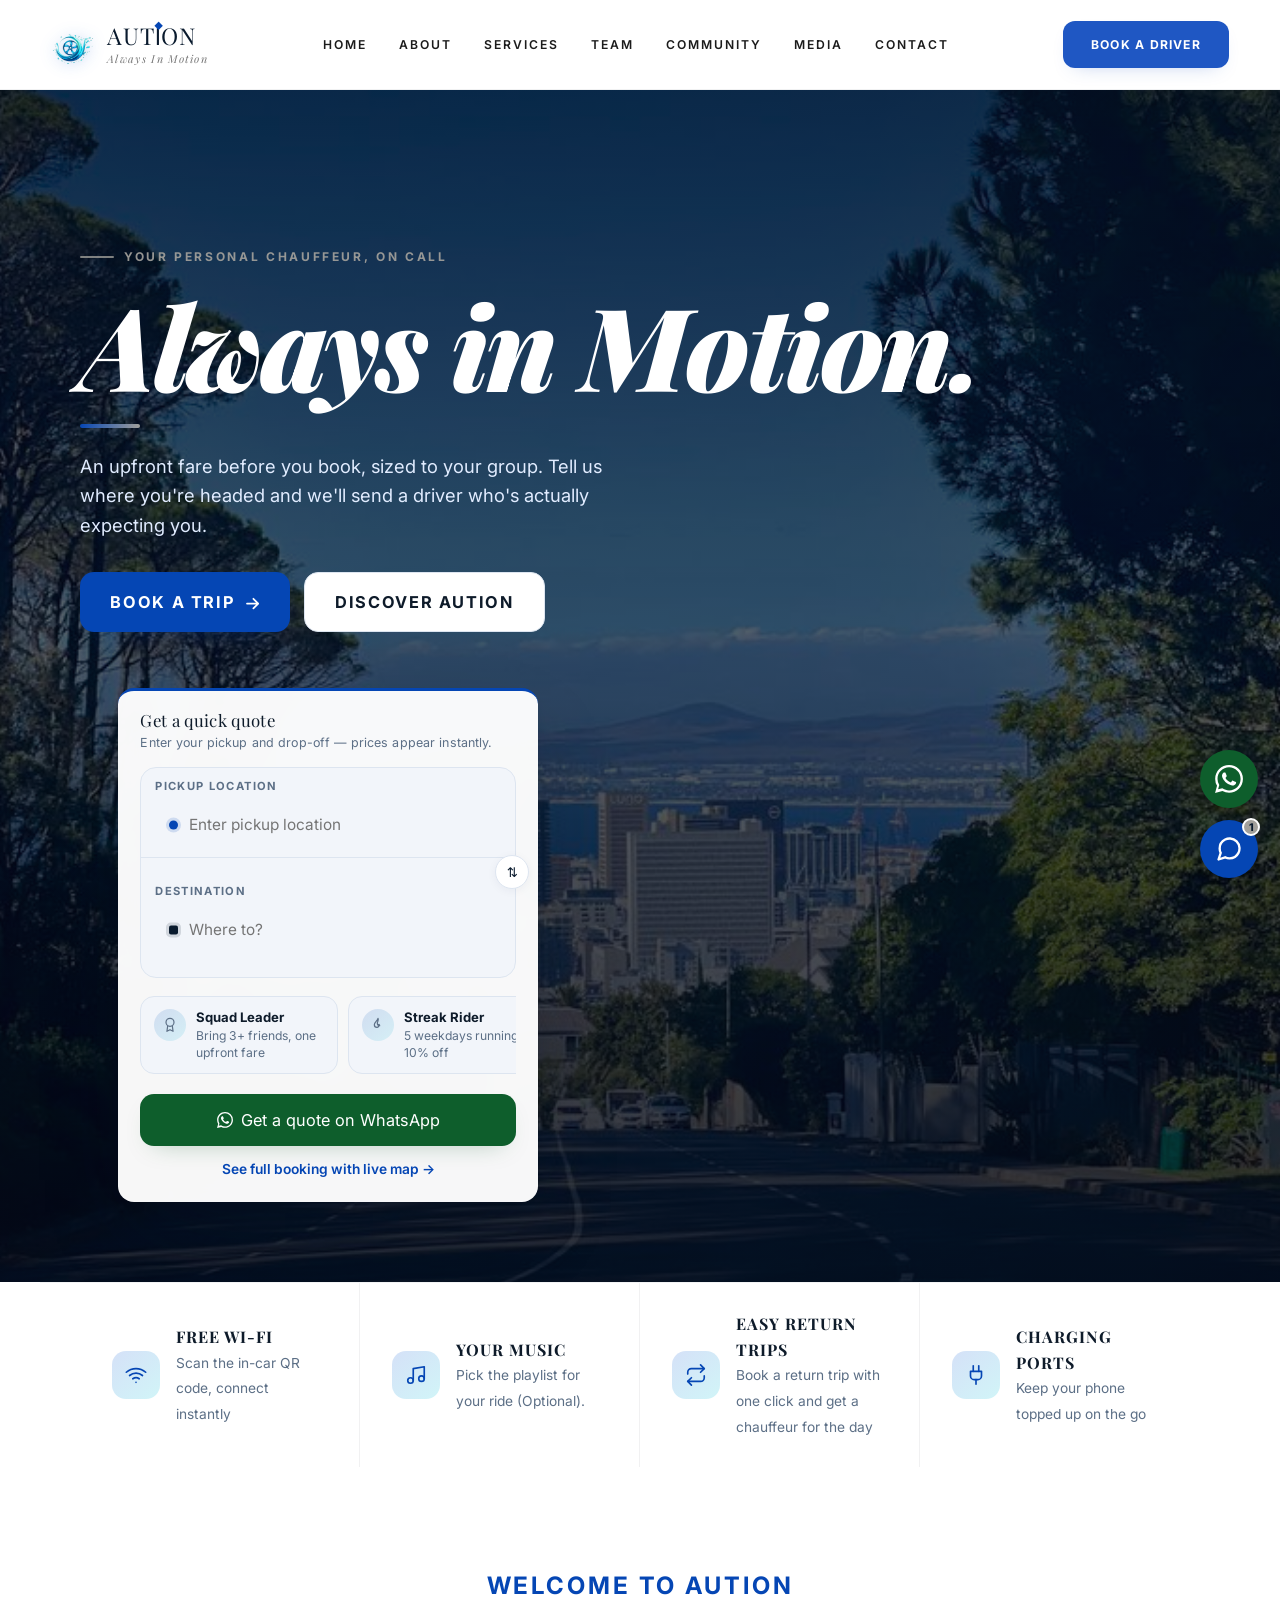
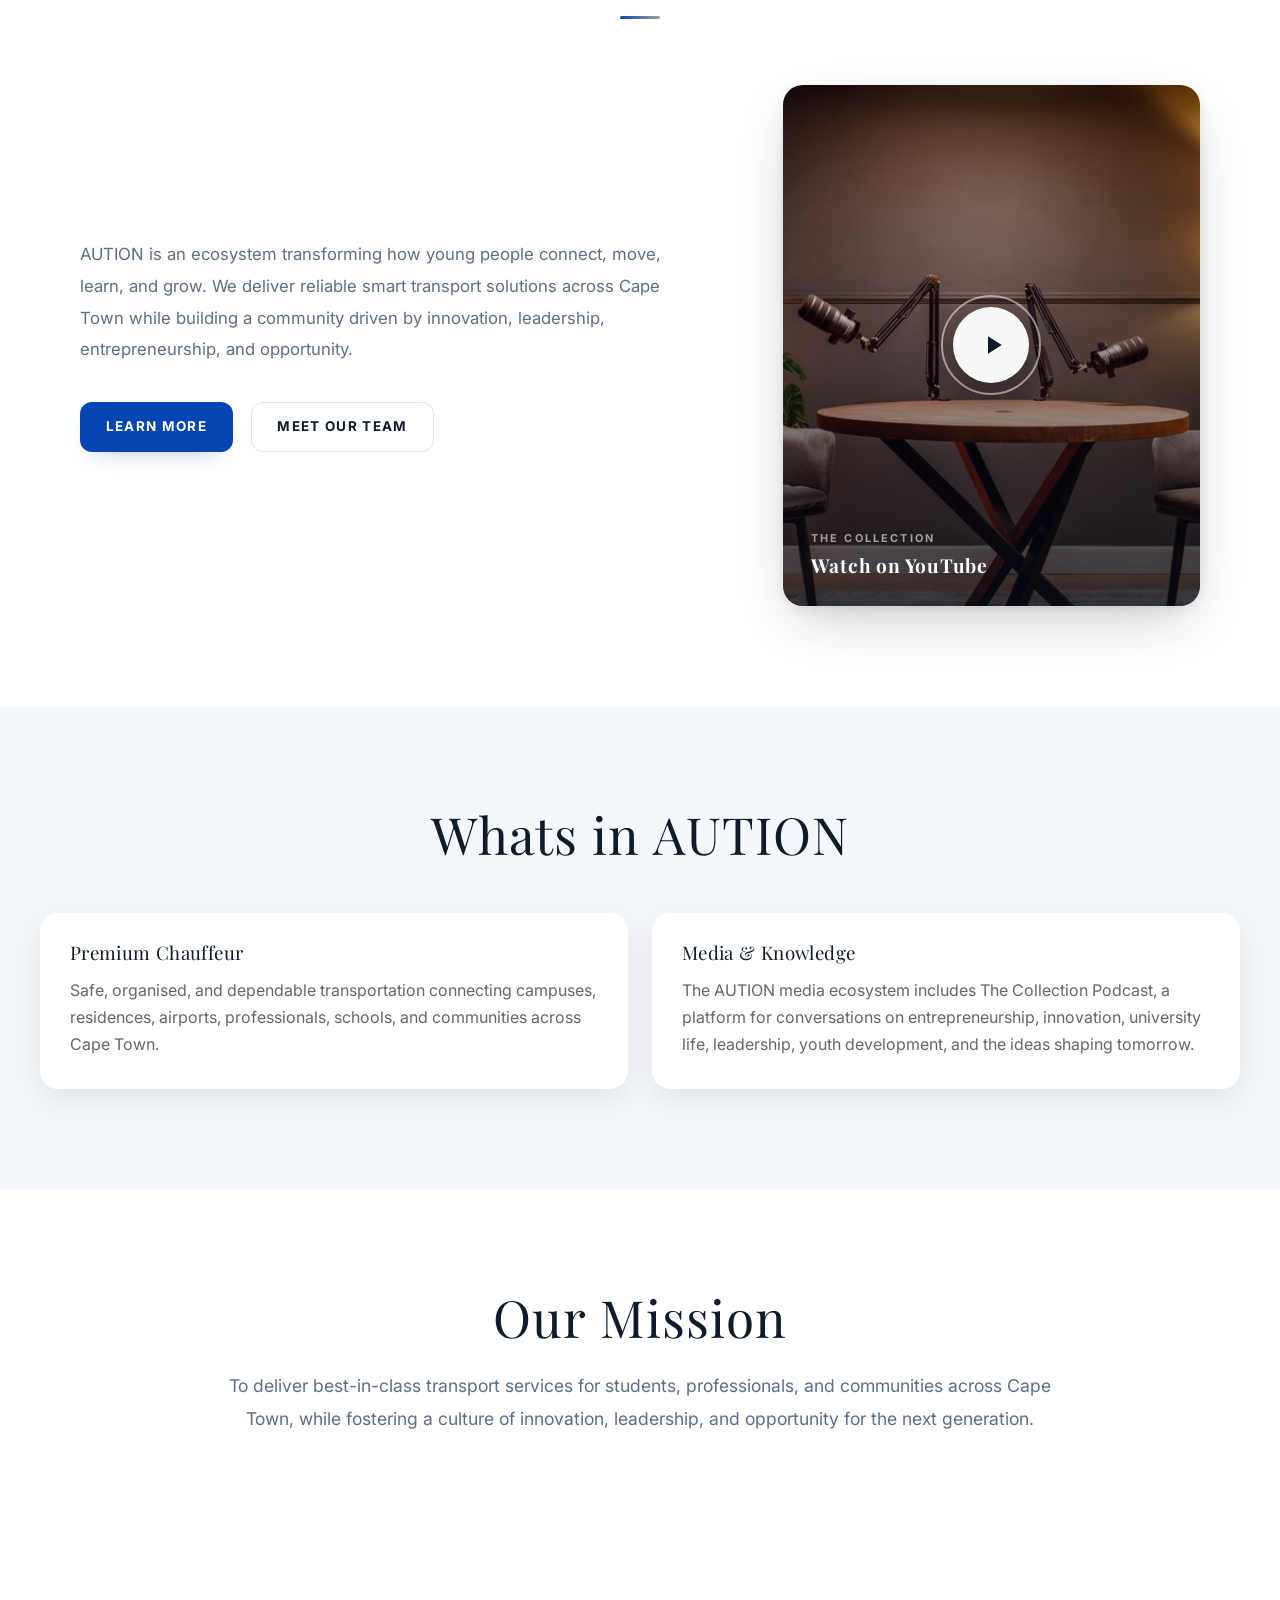
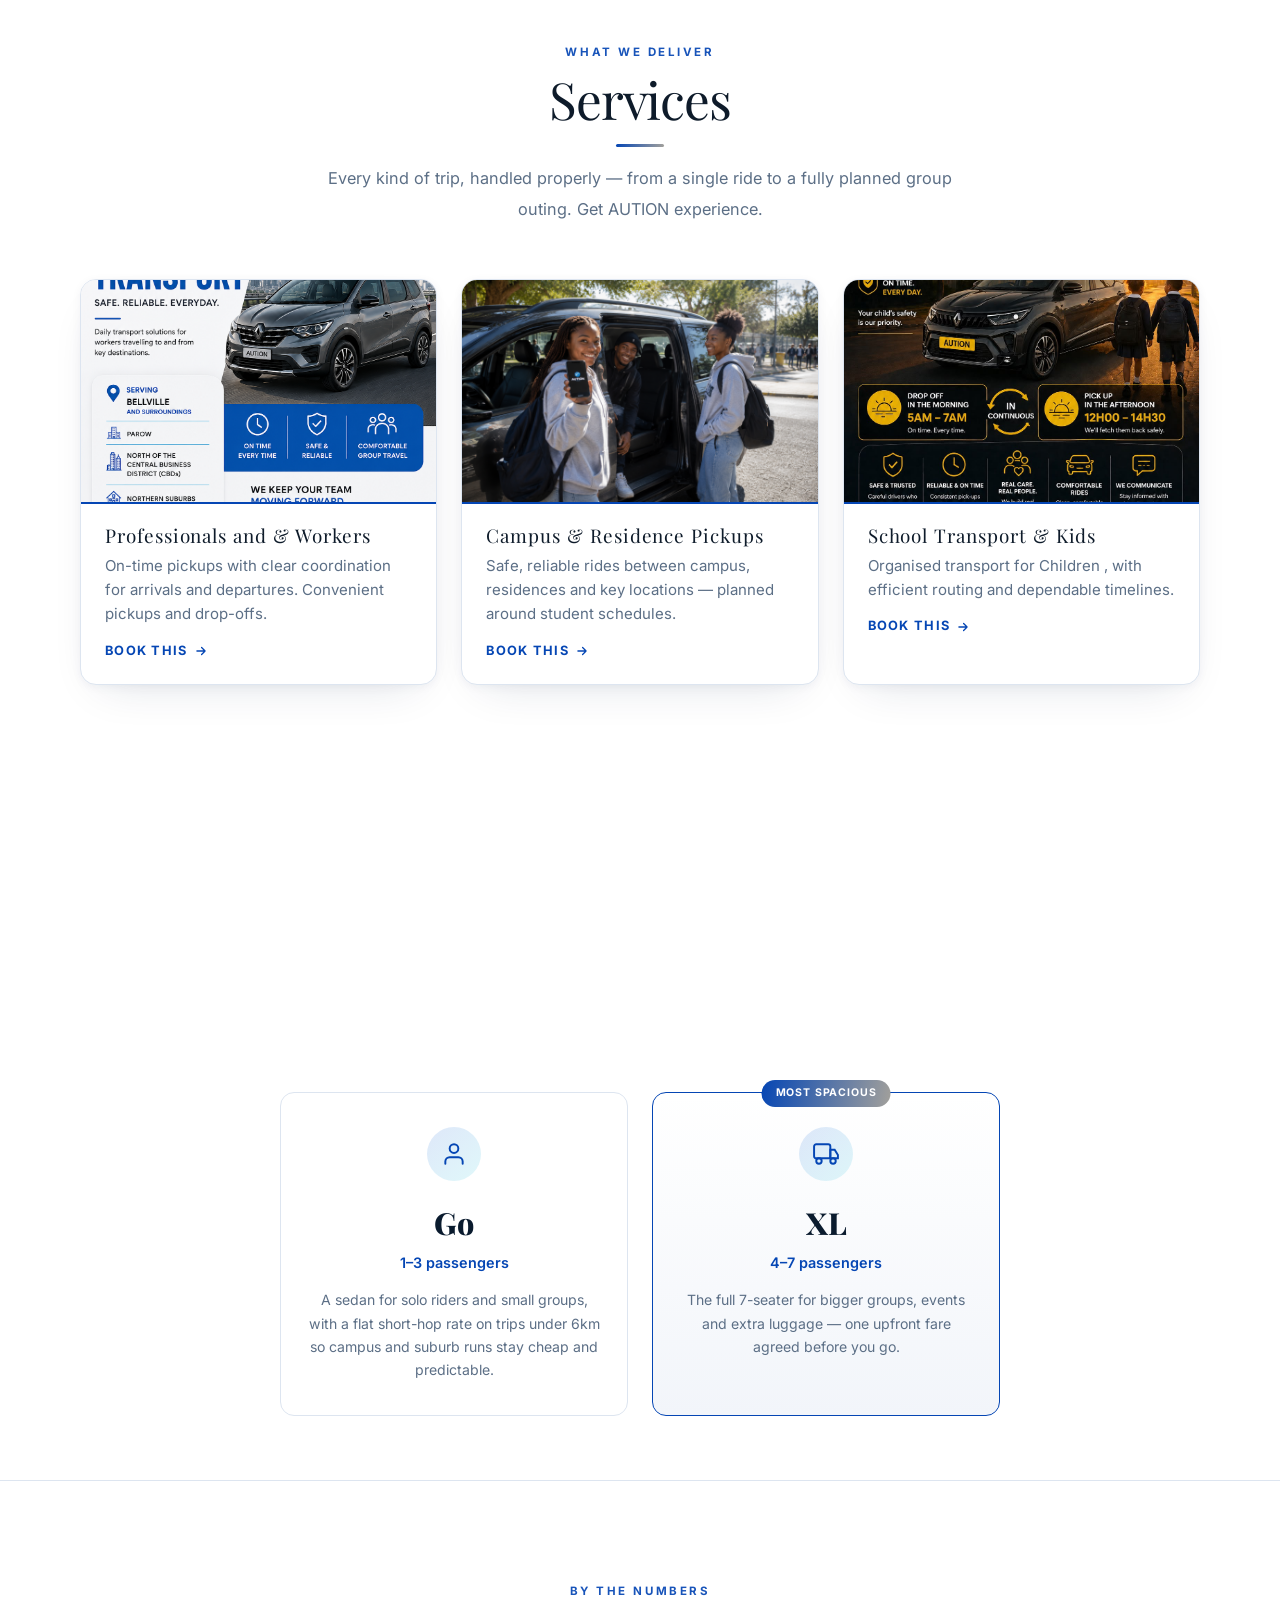
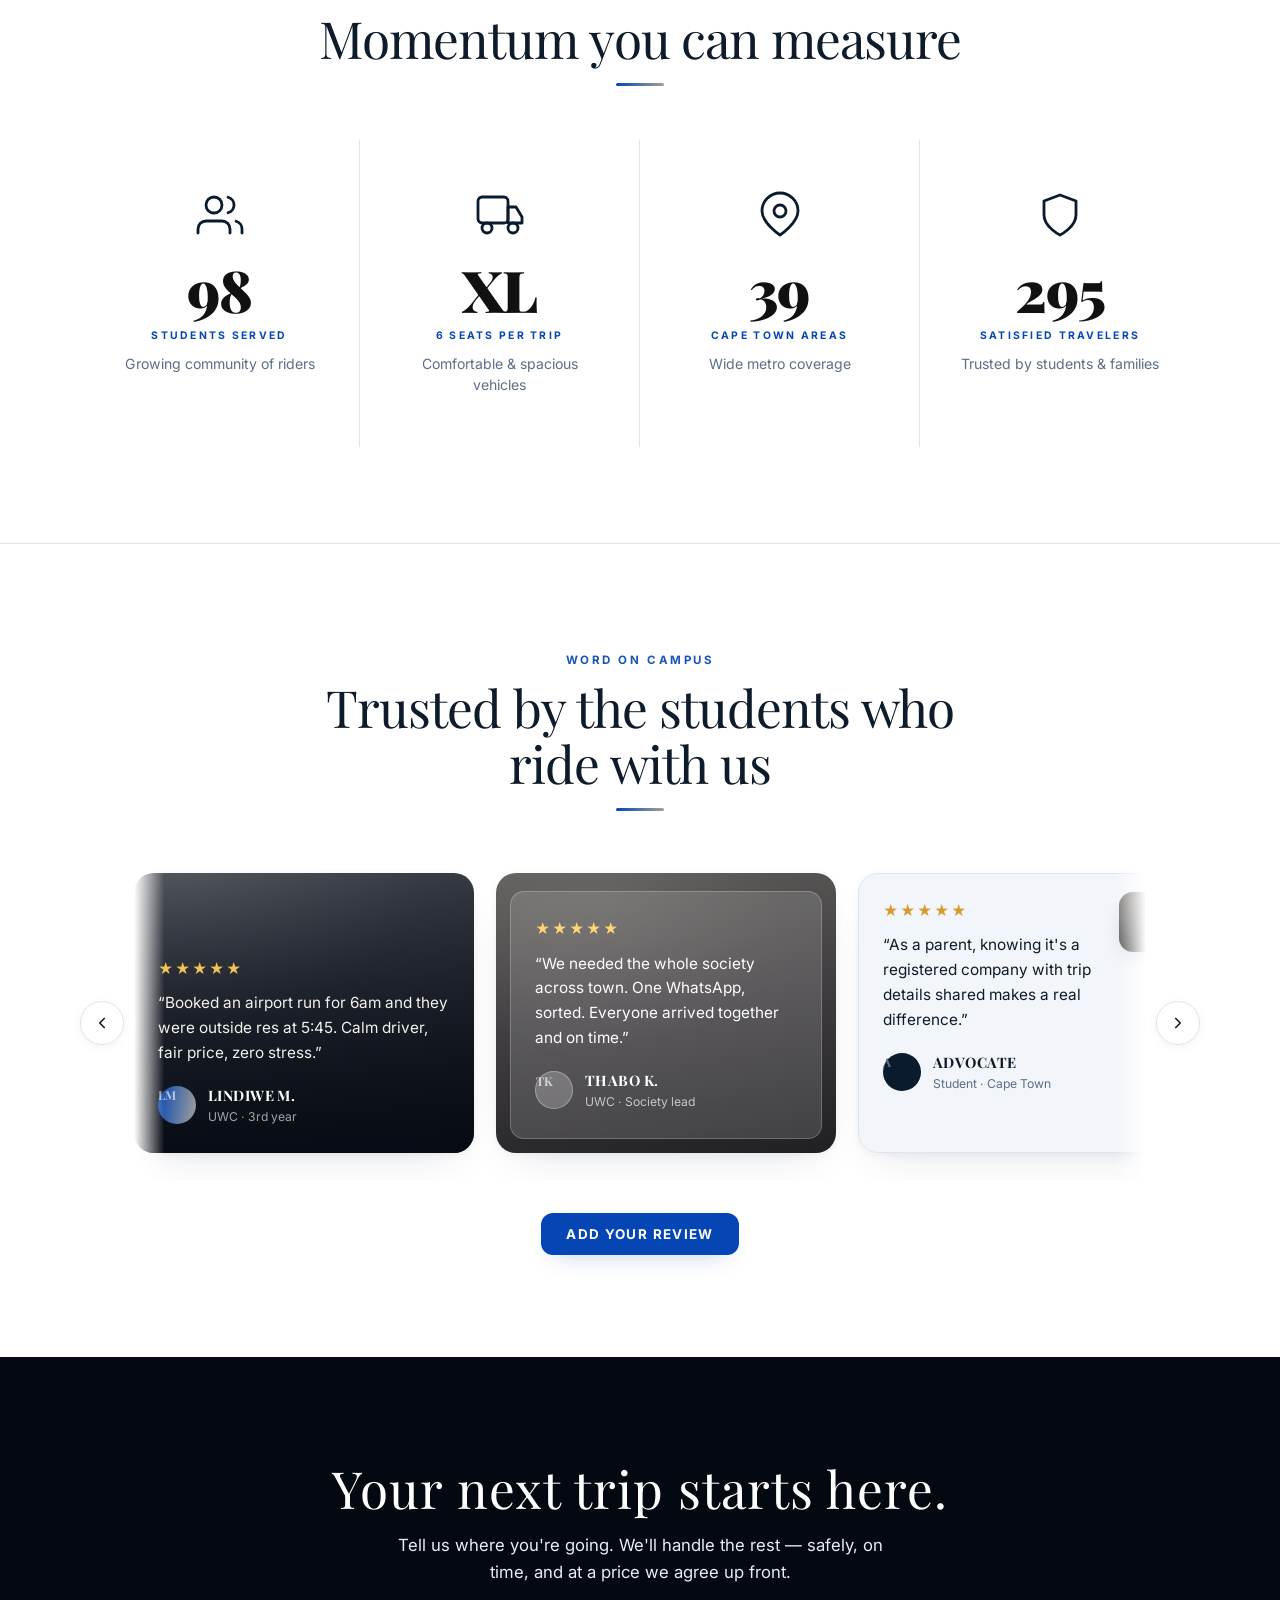
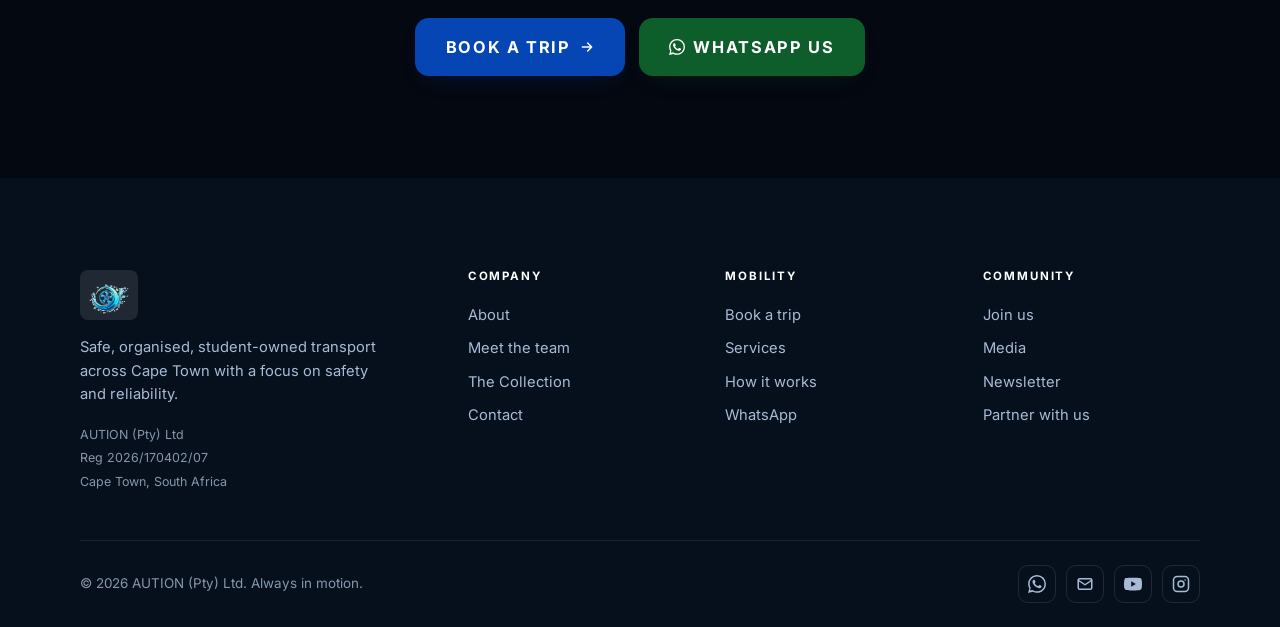
==== commit 10fa6430: "DEMO API FOR MAPS" ====
--- a/aution-website/index.html
+++ b/aution-website/index.html
@@ -177,7 +177,7 @@
           ? console.warn(p + " only loads once. Ignoring:", g)
           : (d[l] = (f, ...n) => r.add(f) && u().then(() => d[l](f, ...n)));
       })({
-        key: "PASTE_YOUR_GOOGLE_MAPS_API_KEY_HERE", // 👈 PASTE YOUR GOOGLE MAPS API KEY HERE (keep the quotes)
+        key: "AIzaSyBVIBeW2y5D06LJCAR0pfVnjYogA3mJFNc", // 👈
         v: "weekly",
       });
     </script>
